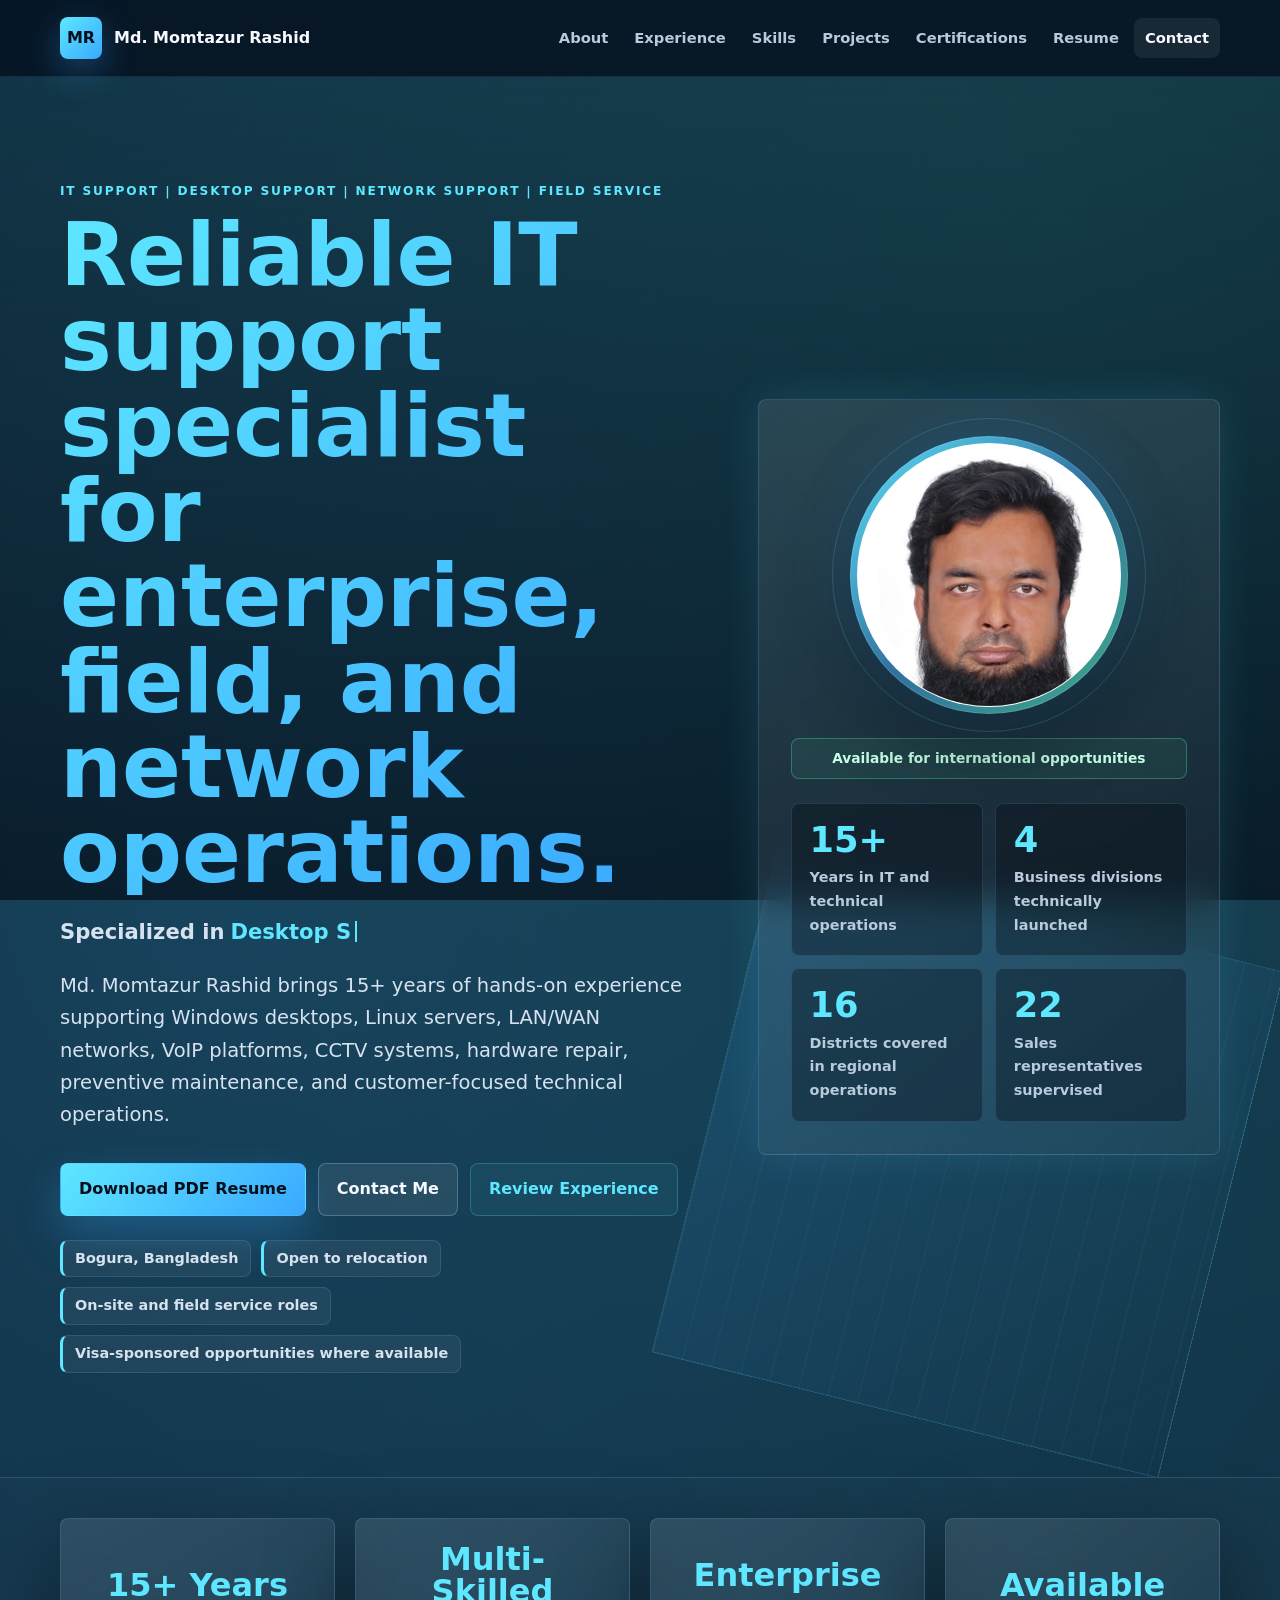
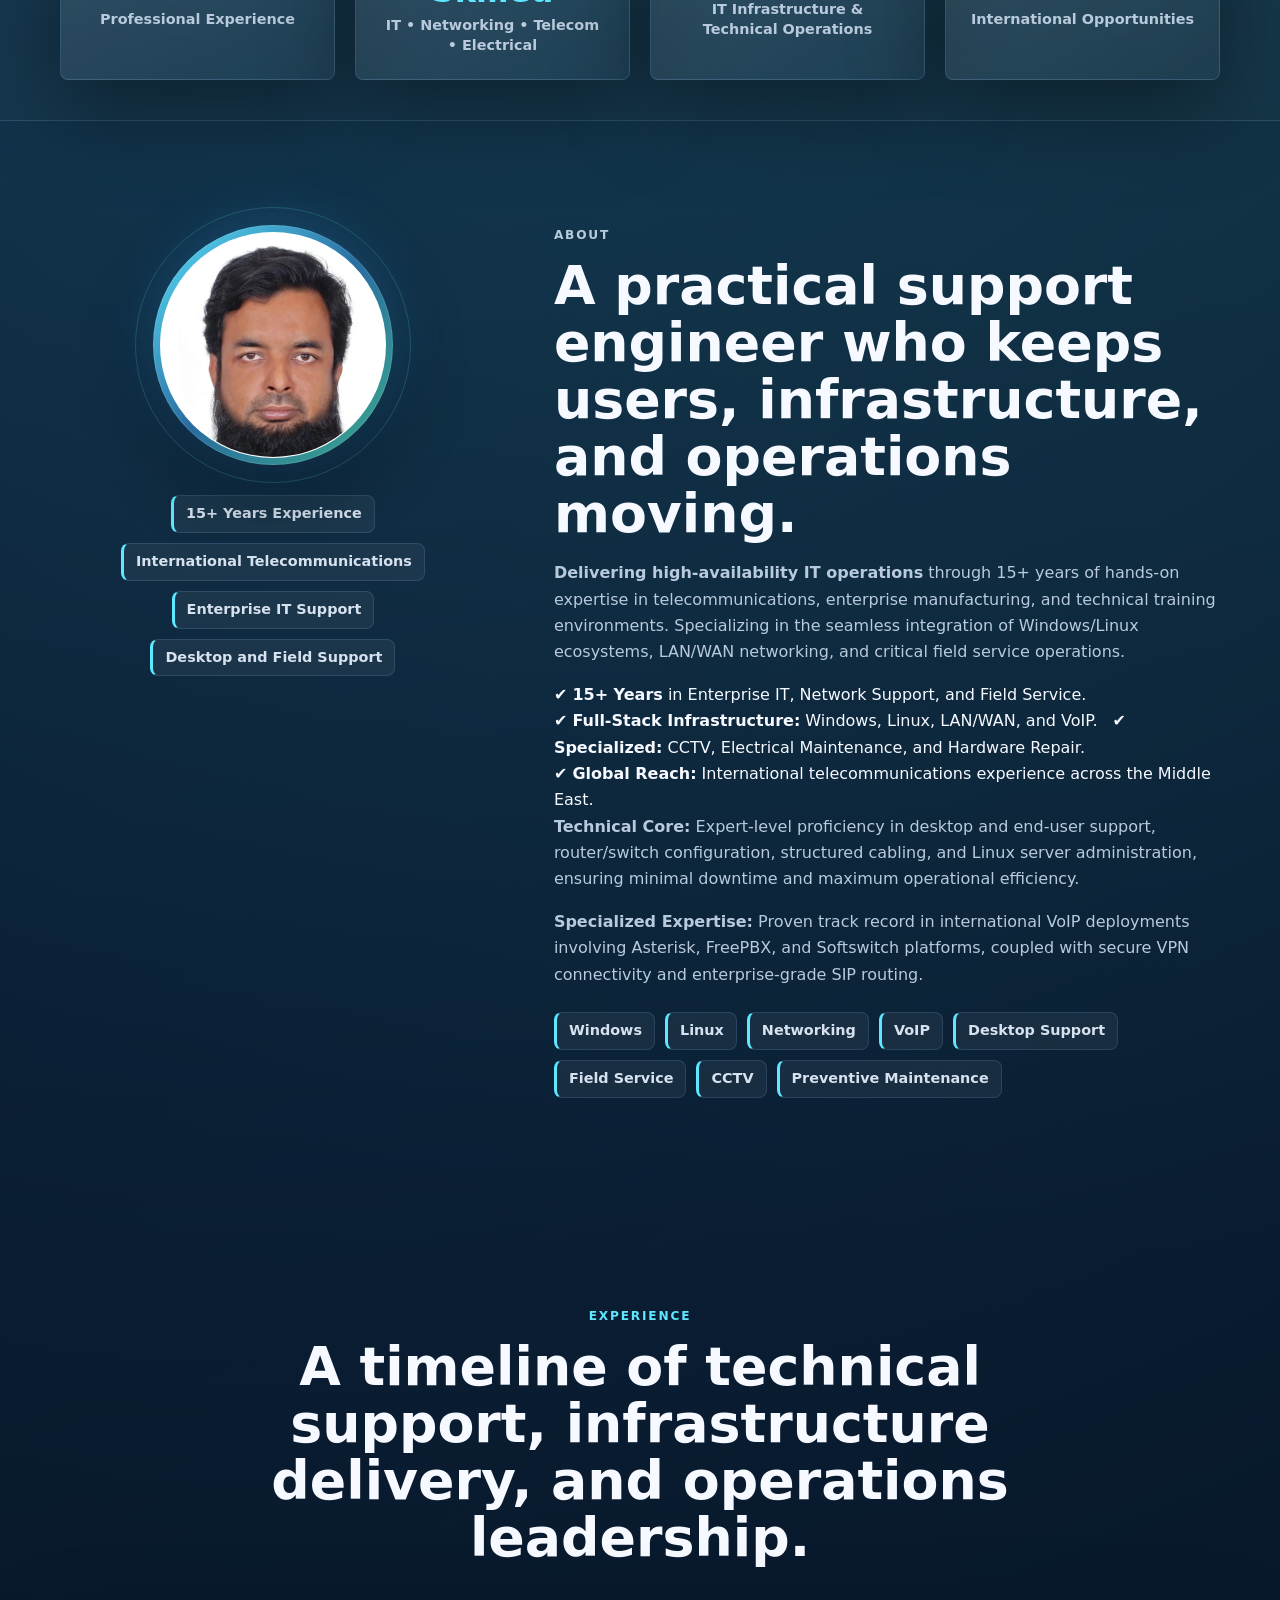
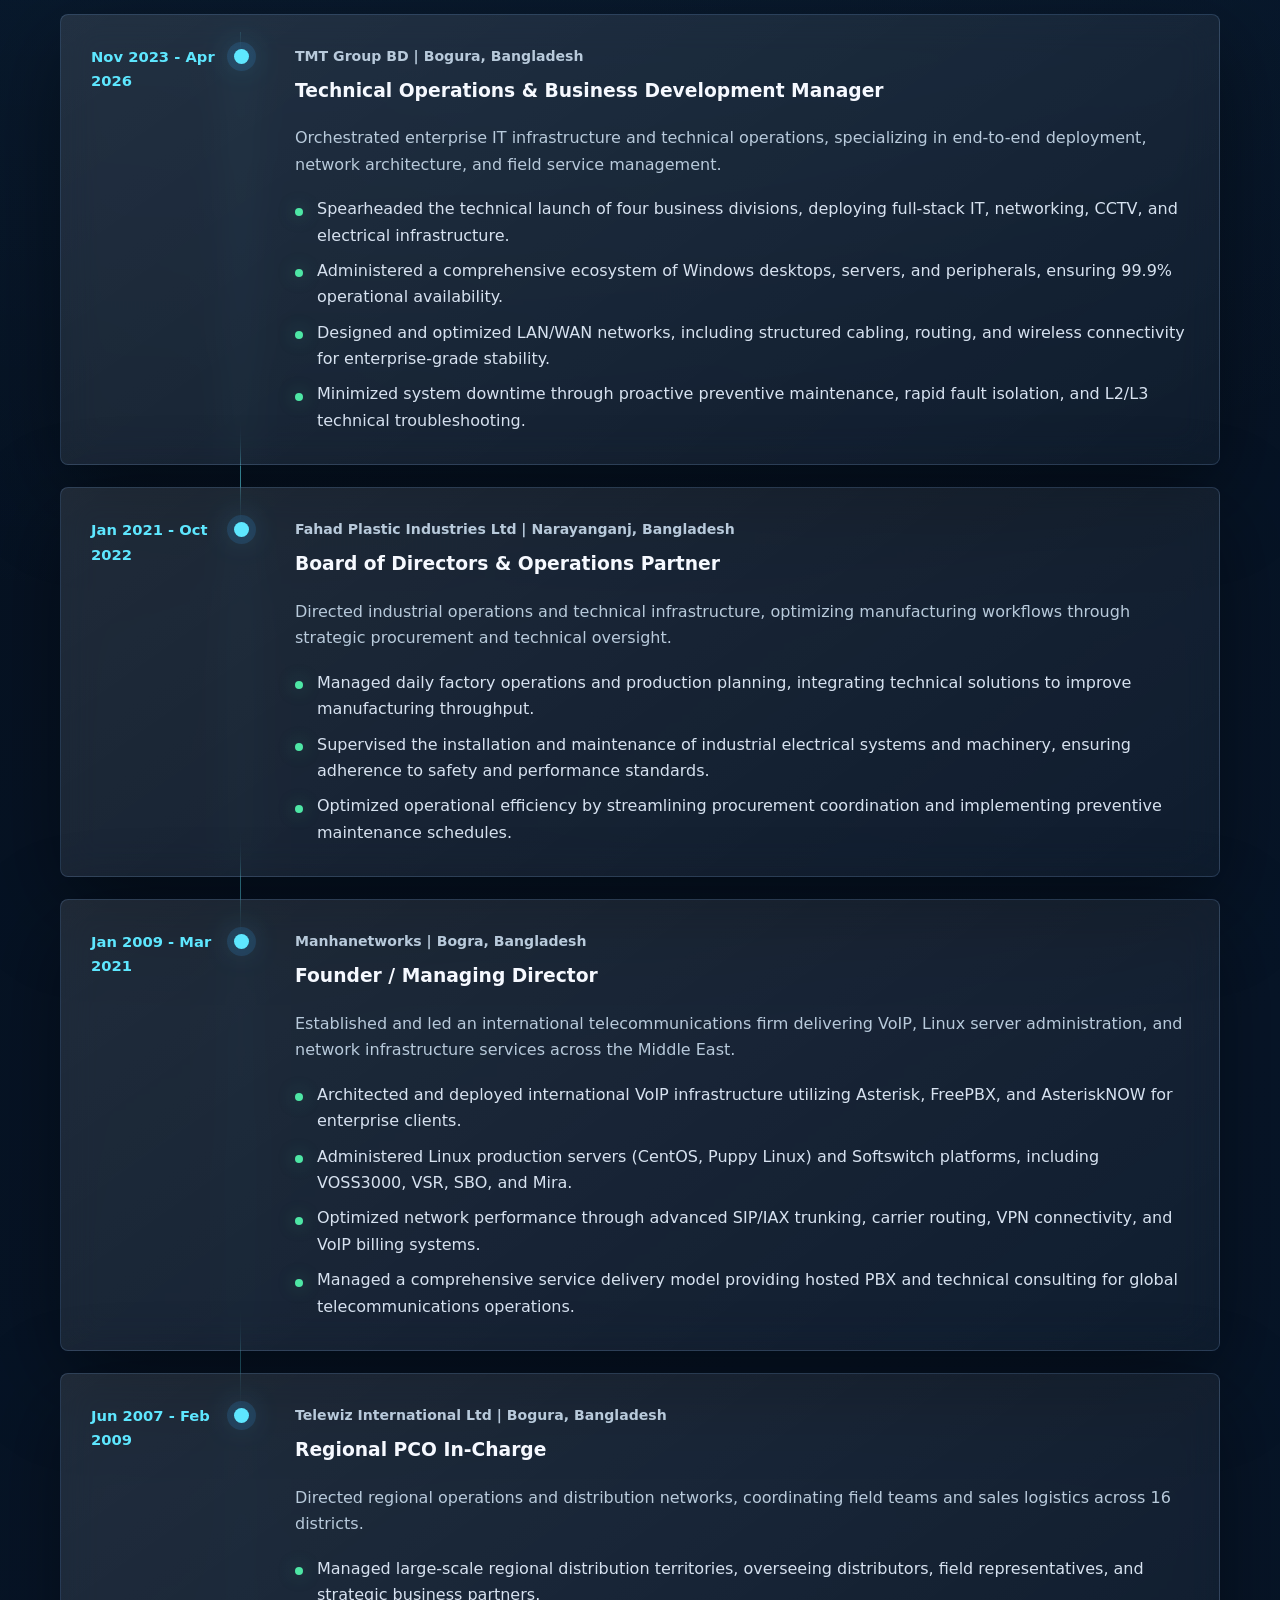
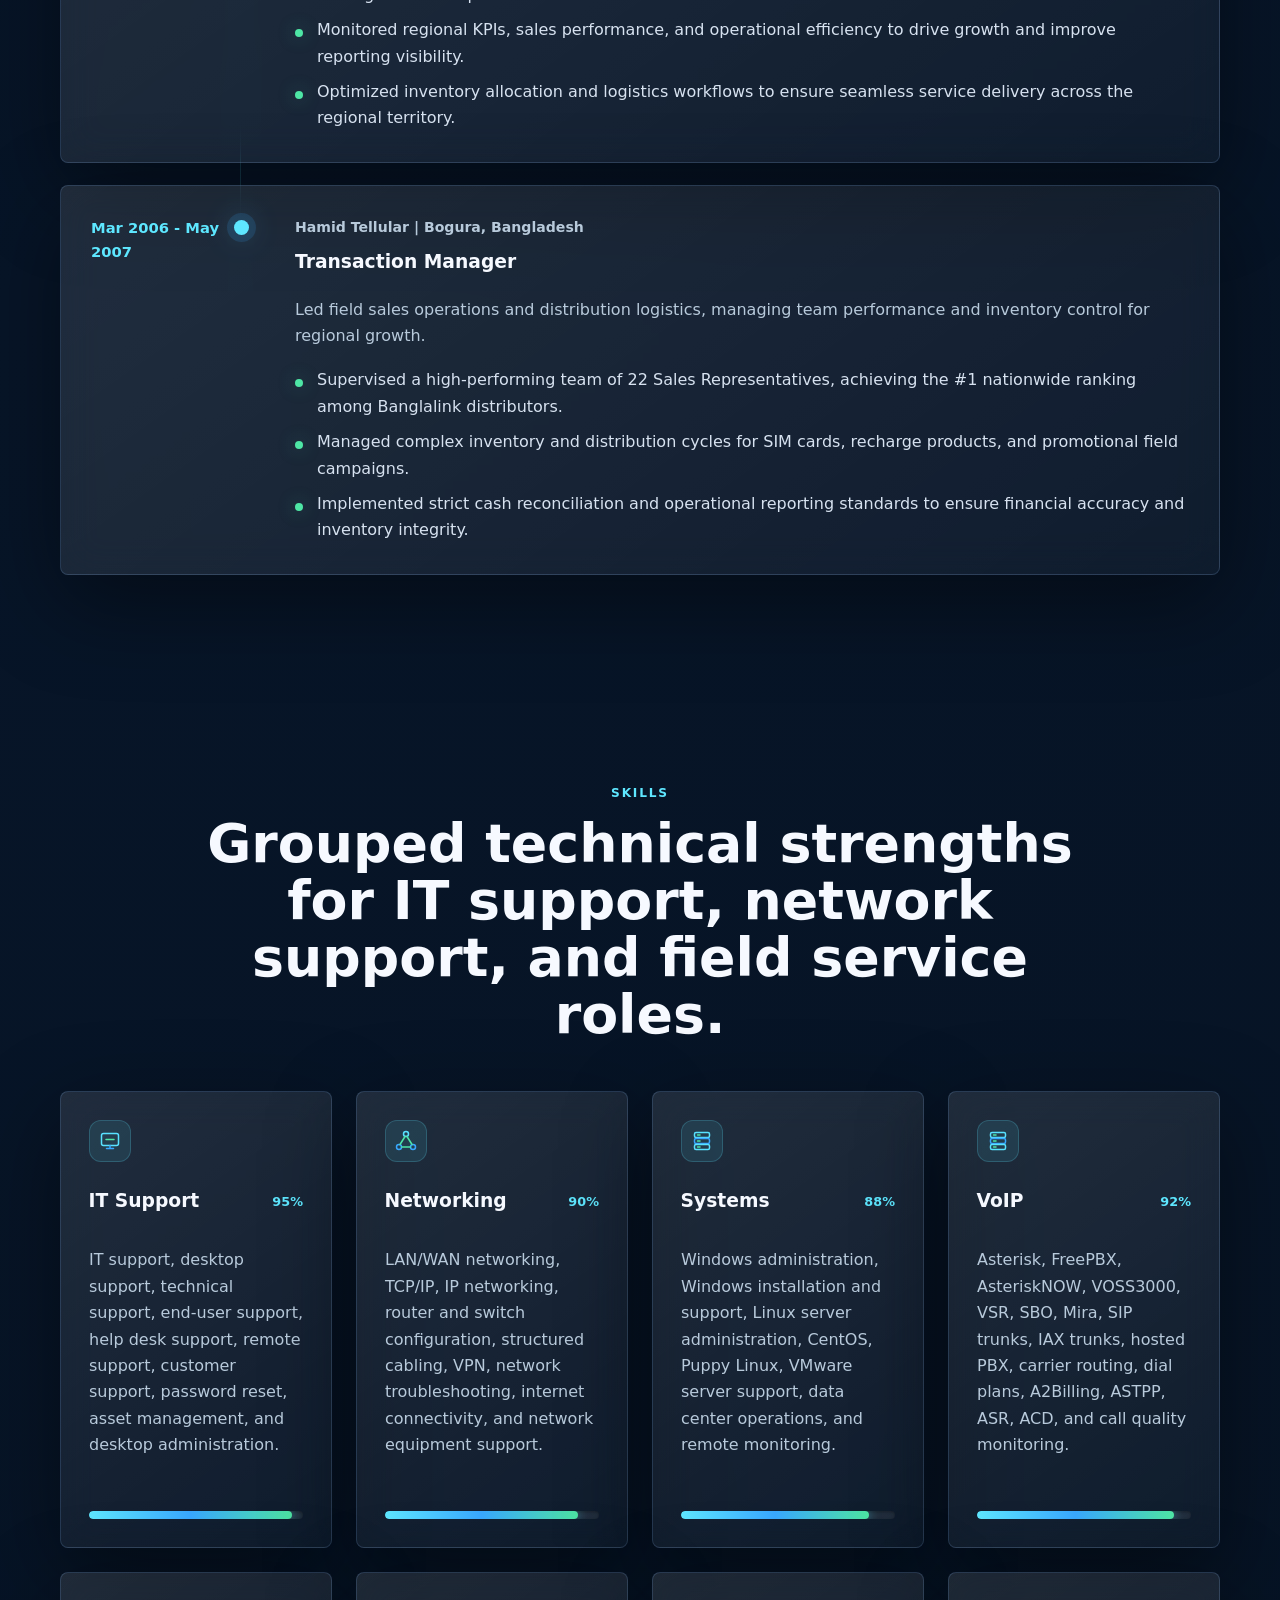
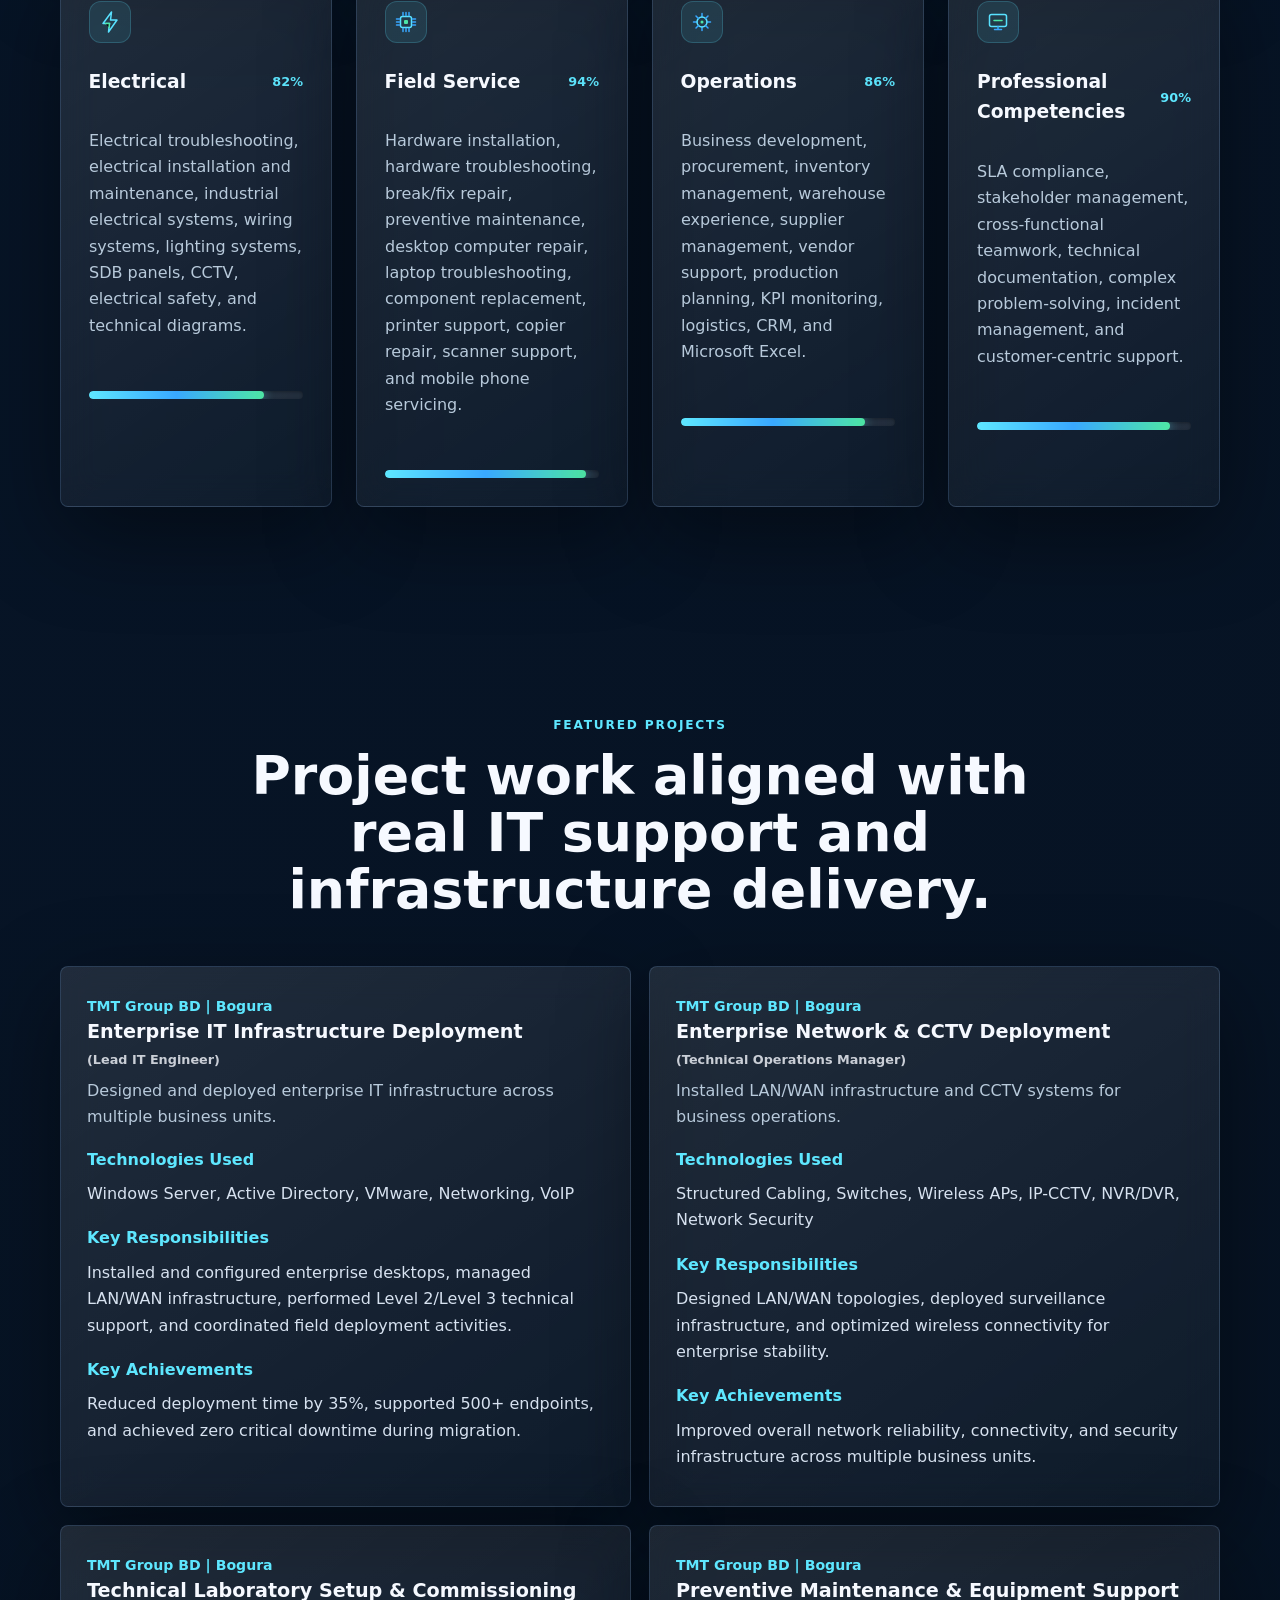
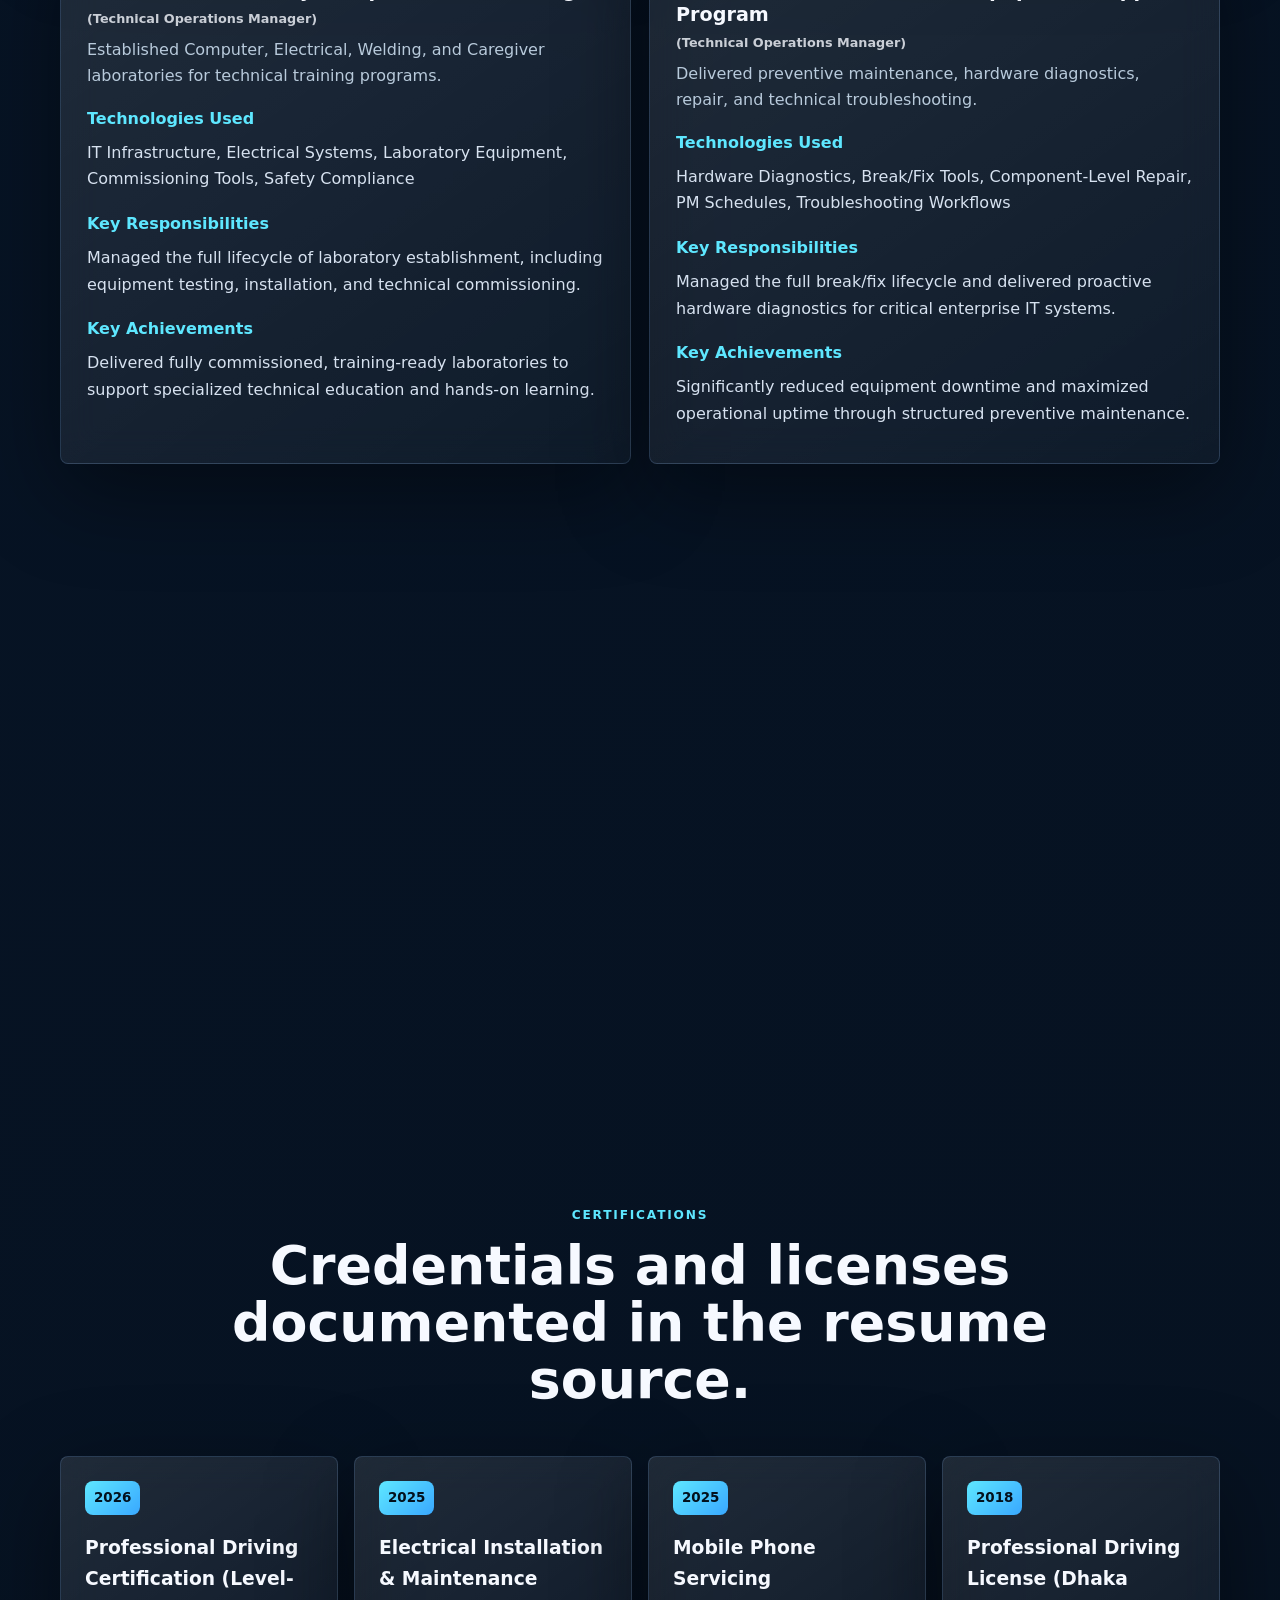
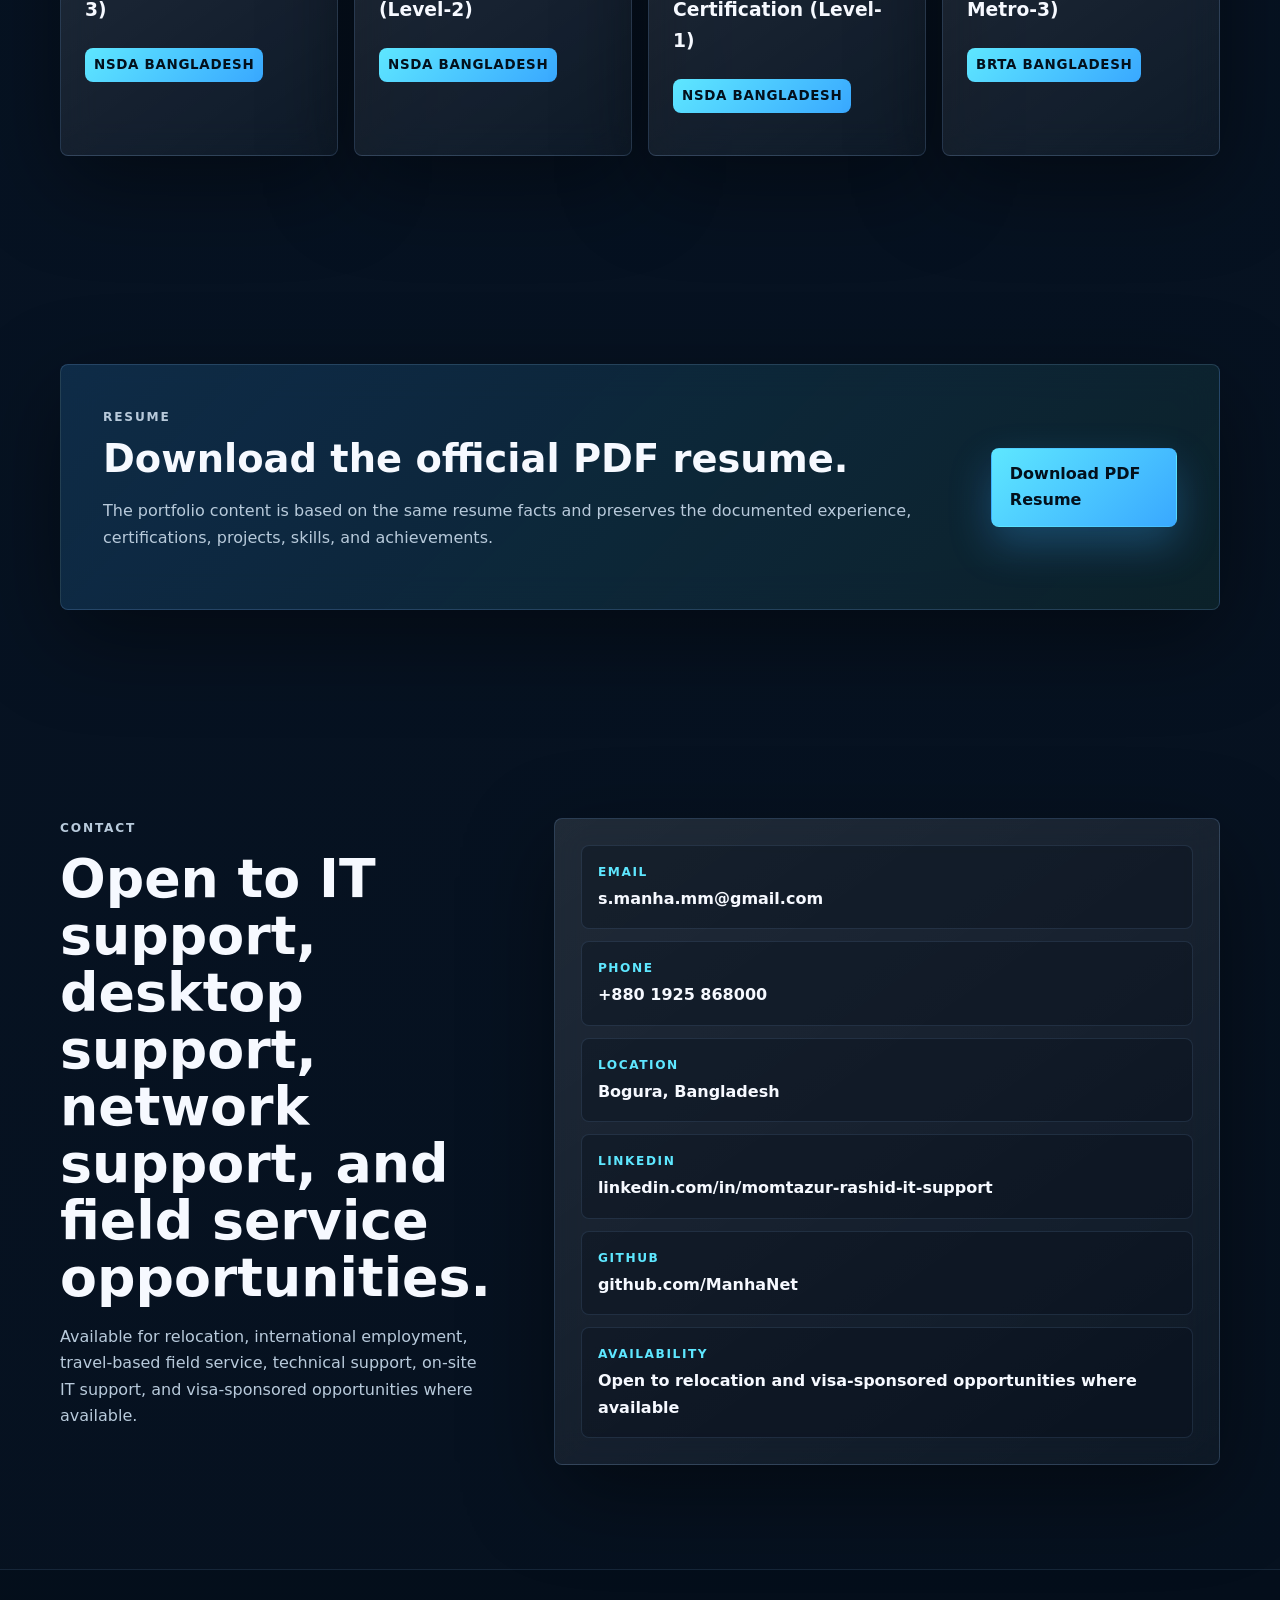
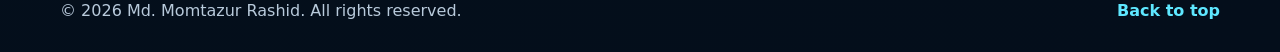
==== index.html @ 95d397d8 "Release Portfolio v2.0: UI/UX, SEO, accessibility and recruiter-focused improvements" ====
<!DOCTYPE html>
<html lang="en">
<head>
  <meta charset="UTF-8">
  <meta name="viewport" content="width=device-width, initial-scale=1.0">
  <meta name="description" content="Md. Momtazur Rashid: Expert IT Support & Field Service Engineer with 15+ years in Enterprise IT, Network Infrastructure, Linux/Windows, and VoIP.">
  <meta name="keywords" content="Md. Momtazur Rashid, IT Support Specialist, Field Service Engineer, Desktop Support, Network Support, Enterprise IT Infrastructure, Windows Server, Linux Administration, VoIP Specialist, CCTV Installation, Bangladesh, International IT Support">
  <meta name="author" content="Md. Momtazur Rashid">
  <meta name="robots" content="index, follow, max-image-preview:large">
  <meta name="theme-color" content="#06111f">
  <meta property="og:type" content="profile">
  <meta property="og:site_name" content="Md. Momtazur Rashid Portfolio">
  <meta property="og:title" content="Md. Momtazur Rashid | IT Support and Field Service Specialist">
  <meta property="og:description" content="Premium portfolio for an IT Support Specialist with 15+ years across enterprise IT support, desktop support, networks, field service, Linux, Windows, VoIP, and CCTV.">
  <meta property="og:image" content="https://md-momtazur-rashid.pages.dev/assets/images/md-momtazur-rashid-profile.jpg">
  <meta property="og:image:alt" content="Professional profile photo of Md. Momtazur Rashid">
  <meta property="og:url" content="https://md-momtazur-rashid.pages.dev/">
  <meta name="twitter:card" content="summary_large_image">
  <meta name="twitter:title" content="Md. Momtazur Rashid | IT Support and Field Service Specialist">
  <meta name="twitter:description" content="15+ years in IT support, desktop support, network infrastructure, field service, Linux, Windows, VoIP, CCTV, and technical operations.">
  <meta name="twitter:image" content="https://md-momtazur-rashid.pages.dev/assets/images/md-momtazur-rashid-profile.jpg">
  <meta name="twitter:image:alt" content="Professional profile photo of Md. Momtazur Rashid">
  <title>Md. Momtazur Rashid | IT Support and Field Service Specialist</title>
  <link rel="canonical" href="https://md-momtazur-rashid.pages.dev/">
  <link rel="icon" type="image/svg+xml" href="assets/icons/favicon.svg">
  <link rel="preload" href="assets/images/md-momtazur-rashid-headshot.webp" as="image" type="image/webp">
  <link rel="preload" href="style.css" as="style">
  <link rel="stylesheet" href="style.css">
  <script type="application/ld+json">
    {
      "@context": "https://schema.org",
      "@type": "Person",
      "name": "Md. Momtazur Rashid",
      "jobTitle": "IT Support Specialist",
      "description": "IT Support Specialist with 15+ years of experience across desktop support, technical support, network infrastructure, field service, technical operations, telecommunications, Linux, Windows, VoIP, CCTV, and enterprise IT support.",
      "email": "mailto:s.manha.mm@gmail.com",
      "telephone": "+8801925868000",
      "image": "https://md-momtazur-rashid.pages.dev/assets/images/md-momtazur-rashid-profile.jpg",
      "url": "https://md-momtazur-rashid.pages.dev/",
      "address": {
        "@type": "PostalAddress",
        "addressLocality": "Bogura",
        "addressCountry": "Bangladesh"
      },
      "alumniOf": [
        {
          "@type": "CollegeOrUniversity",
          "name": "Dhaka Polytechnic Institute"
        },
        {
          "@type": "CollegeOrUniversity",
          "name": "National University"
        }
      ],
      "knowsAbout": [
        "IT Support",
        "Desktop Support",
        "Technical Support",
        "End-User Support",
        "Network Infrastructure",
        "LAN/WAN Networking",
        "Windows Administration",
        "Linux Server Administration",
        "VoIP Support",
        "Asterisk",
        "FreePBX",
        "CCTV Systems",
        "Field Service",
        "Hardware Troubleshooting",
        "Electrical Installation and Maintenance"
      ],
      "hasCredential": [
        {
          "@type": "EducationalOccupationalCredential",
          "name": "NSDA Certified in Driving Level-3",
          "dateCreated": "2026"
        },
        {
          "@type": "EducationalOccupationalCredential",
          "name": "NSDA Certified in Electrical Installation & Maintenance Level-2",
          "dateCreated": "2025"
        },
        {
          "@type": "EducationalOccupationalCredential",
          "name": "NSDA Certified in Mobile Phone Servicing Level-1",
          "dateCreated": "2025"
        },
        {
          "@type": "EducationalOccupationalCredential",
          "name": "Driving License, Dhaka Metro-3, BRTA",
          "dateCreated": "2001-04"
        }
      ]
    }
  </script>
</head>
<body>
  <div class="page-loader" aria-hidden="true">
    <span></span>
  </div>
  <a class="skip-link" href="#main">Skip to content</a>

  <header class="site-header" id="top">
    <nav class="nav container" aria-label="Primary navigation">
      <a class="brand" href="#top" aria-label="Md. Momtazur Rashid home">
        <span class="brand-mark" aria-hidden="true">MR</span>
        <span class="brand-text">Md. Momtazur Rashid</span>
      </a>
      <button class="nav-toggle" type="button" aria-label="Open navigation" aria-expanded="false" aria-controls="nav-menu">
        <span></span>
        <span></span>
        <span></span>
      </button>
      <ul class="nav-menu" id="nav-menu">
        <li><a href="#about">About</a></li>
        <li><a href="#experience">Experience</a></li>
        <li><a href="#skills">Skills</a></li>
        <li><a href="#projects">Projects</a></li>
        <li><a href="#certifications">Certifications</a></li>
        <li><a href="#resume">Resume</a></li>
        <li><a href="#contact">Contact</a></li>
      </ul>
    </nav>
  </header>

  <main id="main" tabindex="-1">
    <section class="hero section" aria-labelledby="hero-title">
      <div class="container hero-grid">
        <div class="hero-copy reveal">
          <p class="eyebrow">IT Support | Desktop Support | Network Support | Field Service</p>
          <h1 id="hero-title">Reliable IT support specialist for enterprise, field, and network operations.</h1>
          <p class="typing-line" aria-live="polite">
            <span>Specialized in </span><span class="typing-text" data-words="Desktop Support,Network Infrastructure,Windows and Linux,VoIP Systems,Field Service,CCTV Support">Desktop Support</span>
          </p>
          <p class="hero-lede">Md. Momtazur Rashid brings 15+ years of hands-on experience supporting Windows desktops, Linux servers, LAN/WAN networks, VoIP platforms, CCTV systems, hardware repair, preventive maintenance, and customer-focused technical operations.</p>
          <div class="hero-actions" aria-label="Primary actions">
            <a class="btn btn-primary" href="assets/resume/Md_Momtazur_Rashid_Resume.pdf" download>Download PDF Resume</a>
            <a class="btn btn-secondary" href="#contact">Contact Me</a>
            <a class="btn btn-ghost" href="#experience">Review Experience</a>
          </div>
          <ul class="hero-meta" aria-label="Professional availability">
            <li>Bogura, Bangladesh</li>
            <li>Open to relocation</li>
            <li>On-site and field service roles</li>
            <li>Visa-sponsored opportunities where available</li>
          </ul>
        </div>

        <aside class="hero-panel glass-card reveal" aria-label="Professional profile snapshot">
          <picture class="profile-photo hero-photo">
            <source srcset="assets/images/md-momtazur-rashid-headshot.webp" type="image/webp">
            <img src="assets/images/md-momtazur-rashid-headshot.jpg" alt="Md. Momtazur Rashid - Senior IT Support and Field Service Specialist" width="720" height="720" decoding="async" fetchpriority="high">
          </picture>
          <div class="status-pill">Available for international opportunities</div>
          <div class="metric-grid">
            <div>
              <strong>15+</strong>
              <span>Years in IT and technical operations</span>
            </div>
            <div>
              <strong>4</strong>
              <span>Business divisions technically launched</span>
            </div>
            <div>
              <strong>16</strong>
              <span>Districts covered in regional operations</span>
            </div>
            <div>
              <strong>22</strong>
              <span>Sales representatives supervised</span>
            </div>
          </div>
        </aside>
      </div>
    </section>

    <section class="stats-section">
      <div class="container">
        <div class="stats-grid">
          <div class="stat-card glass-card reveal">
            <strong class="stat-value">15+ Years</strong>
            <span class="stat-label">Professional Experience</span>
          </div>
          <div class="stat-card glass-card reveal">
            <strong class="stat-value">Multi-Skilled</strong>
            <span class="stat-label">IT • Networking • Telecom • Electrical</span>
          </div>
          <div class="stat-card glass-card reveal">
            <strong class="stat-value">Enterprise</strong>
            <span class="stat-label">IT Infrastructure & Technical Operations</span>
          </div>
          <div class="stat-card glass-card reveal">
            <strong class="stat-value">Available</strong>
            <span class="stat-label">International Opportunities</span>
          </div>
        </div>
      </div>
    </section>

    <section class="section about" id="about" aria-labelledby="about-title">
      <div class="container about-grid">
        <div class="about-visual reveal">
          <picture class="profile-photo about-photo">
            <source srcset="assets/images/md-momtazur-rashid-headshot.webp" type="image/webp">
            <img src="assets/images/md-momtazur-rashid-headshot.jpg" alt="Md. Momtazur Rashid - Enterprise IT Infrastructure and Network Support Specialist" width="720" height="720" loading="lazy" decoding="async">
          </picture>
          <div class="about-badges" aria-label="Key career strengths">
            <span>15+ Years Experience</span>
            <span>International Telecommunications</span>
            <span>Enterprise IT Support</span>
            <span>Desktop and Field Support</span>
          </div>
        </div>
        <div class="about-content reveal">
          <p class="eyebrow">About</p>
          <h2 id="about-title">A practical support engineer who keeps users, infrastructure, and operations moving.</h2>
          <p><strong>Delivering high-availability IT operations</strong> through 15+ years of hands-on expertise in telecommunications, enterprise manufacturing, and technical training environments. Specializing in the seamless integration of Windows/Linux ecosystems, LAN/WAN networking, and critical field service operations.</p>
          
          <div class="about-highlights">
            <div class="about-highlight-item">
              <span class="highlight-check" aria-hidden="true">✔</span> <strong>15+ Years</strong> in Enterprise IT, Network Support, and Field Service.
            </div>
            <div class="about-highlight-item">
              <span class="highlight-check" aria-hidden="true">✔</span> <strong>Full-Stack Infrastructure:</strong> Windows, Linux, LAN/WAN, and VoIP.
              <span class="highlight-check" style="margin-left: 10px;" aria-hidden="true">✔</span> <strong>Specialized:</strong> CCTV, Electrical Maintenance, and Hardware Repair.
            </div>
            <div class="about-highlight-item">
              <span class="highlight-check" aria-hidden="true">✔</span> <strong>Global Reach:</strong> International telecommunications experience across the Middle East.
            </div>
          </div>

          <p><strong>Technical Core:</strong> Expert-level proficiency in desktop and end-user support, router/switch configuration, structured cabling, and Linux server administration, ensuring minimal downtime and maximum operational efficiency.</p>
          <p><strong>Specialized Expertise:</strong> Proven track record in international VoIP deployments involving Asterisk, FreePBX, and Softswitch platforms, coupled with secure VPN connectivity and enterprise-grade SIP routing.</p>
          <div class="keyword-cloud" aria-label="Recruiter keyword highlights">
            <span>Windows</span>
            <span>Linux</span>
            <span>Networking</span>
            <span>VoIP</span>
            <span>Desktop Support</span>
            <span>Field Service</span>
            <span>CCTV</span>
            <span>Preventive Maintenance</span>
          </div>
        </div>
      </div>
    </section>

    <section class="section experience" id="experience" aria-labelledby="experience-title">
      <div class="container">
        <div class="section-heading centered reveal">
          <p class="eyebrow">Experience</p>
          <h2 id="experience-title">A timeline of technical support, infrastructure delivery, and operations leadership.</h2>
        </div>

        <div class="timeline">
          <article class="timeline-item glass-card reveal">
            <time class="timeline-date" datetime="2023-11">Nov 2023 - Apr 2026</time>
            <div class="timeline-body">
              <p class="role-label">TMT Group BD | Bogura, Bangladesh</p>
              <h3>Technical Operations & Business Development Manager</h3>
              <p>Orchestrated enterprise IT infrastructure and technical operations, specializing in end-to-end deployment, network architecture, and field service management.</p>
              <ul class="achievement-list">
                <li>Spearheaded the technical launch of four business divisions, deploying full-stack IT, networking, CCTV, and electrical infrastructure.</li>
                <li>Administered a comprehensive ecosystem of Windows desktops, servers, and peripherals, ensuring 99.9% operational availability.</li>
                <li>Designed and optimized LAN/WAN networks, including structured cabling, routing, and wireless connectivity for enterprise-grade stability.</li>
                <li>Minimized system downtime through proactive preventive maintenance, rapid fault isolation, and L2/L3 technical troubleshooting.</li>
              </ul>
            </div>
          </article>

          <article class="timeline-item glass-card reveal">
            <time class="timeline-date" datetime="2021-01">Jan 2021 - Oct 2022</time>
            <div class="timeline-body">
              <p class="role-label">Fahad Plastic Industries Ltd | Narayanganj, Bangladesh</p>
              <h3>Board of Directors & Operations Partner</h3>
              <p>Directed industrial operations and technical infrastructure, optimizing manufacturing workflows through strategic procurement and technical oversight.</p>
              <ul class="achievement-list">
                <li>Managed daily factory operations and production planning, integrating technical solutions to improve manufacturing throughput.</li>
                <li>Supervised the installation and maintenance of industrial electrical systems and machinery, ensuring adherence to safety and performance standards.</li>
                <li>Optimized operational efficiency by streamlining procurement coordination and implementing preventive maintenance schedules.</li>
              </ul>
            </div>
          </article>

          <article class="timeline-item glass-card reveal">
            <time class="timeline-date" datetime="2009-01">Jan 2009 - Mar 2021</time>
            <div class="timeline-body">
              <p class="role-label">Manhanetworks | Bogra, Bangladesh</p>
              <h3>Founder / Managing Director</h3>
              <p>Established and led an international telecommunications firm delivering VoIP, Linux server administration, and network infrastructure services across the Middle East.</p>
              <ul class="achievement-list">
                <li>Architected and deployed international VoIP infrastructure utilizing Asterisk, FreePBX, and AsteriskNOW for enterprise clients.</li>
                <li>Administered Linux production servers (CentOS, Puppy Linux) and Softswitch platforms, including VOSS3000, VSR, SBO, and Mira.</li>
                <li>Optimized network performance through advanced SIP/IAX trunking, carrier routing, VPN connectivity, and VoIP billing systems.</li>
                <li>Managed a comprehensive service delivery model providing hosted PBX and technical consulting for global telecommunications operations.</li>
              </ul>
            </div>
          </article>

          <article class="timeline-item glass-card reveal">
            <time class="timeline-date" datetime="2007-06">Jun 2007 - Feb 2009</time>
            <div class="timeline-body">
              <p class="role-label">Telewiz International Ltd | Bogura, Bangladesh</p>
              <h3>Regional PCO In-Charge</h3>
              <p>Directed regional operations and distribution networks, coordinating field teams and sales logistics across 16 districts.</p>
              <ul class="achievement-list">
                <li>Managed large-scale regional distribution territories, overseeing distributors, field representatives, and strategic business partners.</li>
                <li>Monitored regional KPIs, sales performance, and operational efficiency to drive growth and improve reporting visibility.</li>
                <li>Optimized inventory allocation and logistics workflows to ensure seamless service delivery across the regional territory.</li>
              </ul>
            </div>
          </article>

          <article class="timeline-item glass-card reveal">
            <time class="timeline-date" datetime="2006-03">Mar 2006 - May 2007</time>
            <div class="timeline-body">
              <p class="role-label">Hamid Tellular | Bogura, Bangladesh</p>
              <h3>Transaction Manager</h3>
              <p>Led field sales operations and distribution logistics, managing team performance and inventory control for regional growth.</p>
              <ul class="achievement-list">
                <li>Supervised a high-performing team of 22 Sales Representatives, achieving the #1 nationwide ranking among Banglalink distributors.</li>
                <li>Managed complex inventory and distribution cycles for SIM cards, recharge products, and promotional field campaigns.</li>
                <li>Implemented strict cash reconciliation and operational reporting standards to ensure financial accuracy and inventory integrity.</li>
              </ul>
            </div>
          </article>
        </div>
      </div>
    </section>

    <section class="section skills" id="skills" aria-labelledby="skills-title">
      <div class="container">
        <div class="section-heading centered reveal">
          <p class="eyebrow">Skills</p>
          <h2 id="skills-title">Grouped technical strengths for IT support, network support, and field service roles.</h2>
        </div>

        <div class="skills-grid">
          <article class="skill-card glass-card reveal">
            <img src="assets/icons/support.svg" alt="" aria-hidden="true" loading="lazy">
            <h3>IT Support <span class="skill-percent">95%</span></h3>
            <p>IT support, desktop support, technical support, end-user support, help desk support, remote support, customer support, password reset, asset management, and desktop administration.</p>
            <div class="skill-meter" style="--level: 95%"><span></span></div>
          </article>
          <article class="skill-card glass-card reveal">
            <img src="assets/icons/network.svg" alt="" aria-hidden="true" loading="lazy">
            <h3>Networking <span class="skill-percent">90%</span></h3>
            <p>LAN/WAN networking, TCP/IP, IP networking, router and switch configuration, structured cabling, VPN, network troubleshooting, internet connectivity, and network equipment support.</p>
            <div class="skill-meter" style="--level: 90%"><span></span></div>
          </article>
          <article class="skill-card glass-card reveal">
            <img src="assets/icons/server.svg" alt="" aria-hidden="true" loading="lazy">
            <h3>Systems <span class="skill-percent">88%</span></h3>
            <p>Windows administration, Windows installation and support, Linux server administration, CentOS, Puppy Linux, VMware server support, data center operations, and remote monitoring.</p>
            <div class="skill-meter" style="--level: 88%"><span></span></div>
          </article>
          <article class="skill-card glass-card reveal">
            <img src="assets/icons/server.svg" alt="" aria-hidden="true" loading="lazy">
            <h3>VoIP <span class="skill-percent">92%</span></h3>
            <p>Asterisk, FreePBX, AsteriskNOW, VOSS3000, VSR, SBO, Mira, SIP trunks, IAX trunks, hosted PBX, carrier routing, dial plans, A2Billing, ASTPP, ASR, ACD, and call quality monitoring.</p>
            <div class="skill-meter" style="--level: 92%"><span></span></div>
          </article>
          <article class="skill-card glass-card reveal">
            <img src="assets/icons/electrical.svg" alt="" aria-hidden="true" loading="lazy">
            <h3>Electrical <span class="skill-percent">82%</span></h3>
            <p>Electrical troubleshooting, electrical installation and maintenance, industrial electrical systems, wiring systems, lighting systems, SDB panels, CCTV, electrical safety, and technical diagrams.</p>
            <div class="skill-meter" style="--level: 82%"><span></span></div>
          </article>
          <article class="skill-card glass-card reveal">
            <img src="assets/icons/hardware.svg" alt="" aria-hidden="true" loading="lazy">
            <h3>Field Service <span class="skill-percent">94%</span></h3>
            <p>Hardware installation, hardware troubleshooting, break/fix repair, preventive maintenance, desktop computer repair, laptop troubleshooting, component replacement, printer support, copier repair, scanner support, and mobile phone servicing.</p>
            <div class="skill-meter" style="--level: 94%"><span></span></div>
          </article>
          <article class="skill-card glass-card reveal">
            <img src="assets/icons/operations.svg" alt="" aria-hidden="true" loading="lazy">
            <h3>Operations <span class="skill-percent">86%</span></h3>
            <p>Business development, procurement, inventory management, warehouse experience, supplier management, vendor support, production planning, KPI monitoring, logistics, CRM, and Microsoft Excel.</p>
            <div class="skill-meter" style="--level: 86%"><span></span></div>
          </article>
          <article class="skill-card glass-card reveal">
            <img src="assets/icons/support.svg" alt="" aria-hidden="true" loading="lazy">
            <h3>Professional Competencies <span class="skill-percent">90%</span></h3>
            <p>SLA compliance, stakeholder management, cross-functional teamwork, technical documentation, complex problem-solving, incident management, and customer-centric support.</p>
            <div class="skill-meter" style="--level: 90%"><span></span></div>
          </article>
        </div>
      </div>
    </section>

    <section class="section projects" id="projects" aria-labelledby="projects-title">
      <div class="container">
        <div class="section-heading centered reveal">
          <p class="eyebrow">Featured Projects</p>
          <h2 id="projects-title">Project work aligned with real IT support and infrastructure delivery.</h2>
        </div>

        <div class="project-grid">
          <article class="project-card glass-card reveal">
            <span class="project-source">TMT Group BD | Bogura</span>
            <h3>Enterprise IT Infrastructure Deployment <span class="project-role-tag">(Lead IT Engineer)</span></h3>
            <p>Designed and deployed enterprise IT infrastructure across multiple business units.</p>
            <dl>
              <dt>Technologies Used</dt>
              <dd>Windows Server, Active Directory, VMware, Networking, VoIP</dd>
              <dt>Key Responsibilities</dt>
              <dd>Installed and configured enterprise desktops, managed LAN/WAN infrastructure, performed Level 2/Level 3 technical support, and coordinated field deployment activities.</dd>
              <dt>Key Achievements</dt>
              <dd>Reduced deployment time by 35%, supported 500+ endpoints, and achieved zero critical downtime during migration.</dd>
            </dl>
          </article>
          <article class="project-card glass-card reveal">
            <span class="project-source">TMT Group BD | Bogura</span>
            <h3>Enterprise Network & CCTV Deployment <span class="project-role-tag">(Technical Operations Manager)</span></h3>
            <p>Installed LAN/WAN infrastructure and CCTV systems for business operations.</p>
            <dl>
              <dt>Technologies Used</dt>
              <dd>Structured Cabling, Switches, Wireless APs, IP-CCTV, NVR/DVR, Network Security</dd>
              <dt>Key Responsibilities</dt>
              <dd>Designed LAN/WAN topologies, deployed surveillance infrastructure, and optimized wireless connectivity for enterprise stability.</dd>
              <dt>Key Achievements</dt>
              <dd>Improved overall network reliability, connectivity, and security infrastructure across multiple business units.</dd>
            </dl>
          </article>
          <article class="project-card glass-card reveal">
            <span class="project-source">TMT Group BD | Bogura</span>
            <h3>Technical Laboratory Setup & Commissioning <span class="project-role-tag">(Technical Operations Manager)</span></h3>
            <p>Established Computer, Electrical, Welding, and Caregiver laboratories for technical training programs.</p>
            <dl>
              <dt>Technologies Used</dt>
              <dd>IT Infrastructure, Electrical Systems, Laboratory Equipment, Commissioning Tools, Safety Compliance</dd>
              <dt>Key Responsibilities</dt>
              <dd>Managed the full lifecycle of laboratory establishment, including equipment testing, installation, and technical commissioning.</dd>
              <dt>Key Achievements</dt>
              <dd>Delivered fully commissioned, training-ready laboratories to support specialized technical education and hands-on learning.</dd>
            </dl>
          </article>
          <article class="project-card glass-card reveal">
            <span class="project-source">TMT Group BD | Bogura</span>
            <h3>Preventive Maintenance & Equipment Support Program <span class="project-role-tag">(Technical Operations Manager)</span></h3>
            <p>Delivered preventive maintenance, hardware diagnostics, repair, and technical troubleshooting.</p>
            <dl>
              <dt>Technologies Used</dt>
              <dd>Hardware Diagnostics, Break/Fix Tools, Component-Level Repair, PM Schedules, Troubleshooting Workflows</dd>
              <dt>Key Responsibilities</dt>
              <dd>Managed the full break/fix lifecycle and delivered proactive hardware diagnostics for critical enterprise IT systems.</dd>
              <dt>Key Achievements</dt>
              <dd>Significantly reduced equipment downtime and maximized operational uptime through structured preventive maintenance.</dd>
            </dl>
          </article>
          <article class="project-card glass-card reveal">
            <span class="project-source">Manhanetworks | Bogura</span>
            <h3>International VoIP Infrastructure Deployment <span class="project-role-tag">(Founder & Managing Director)</span></h3>
            <p>Designed, deployed, and managed VoIP infrastructure for international customers across the Middle East.</p>
            <dl>
              <dt>Technologies Used</dt>
              <dd>Asterisk, FreePBX, Linux (CentOS), SIP/IAX Trunks, Softswitch (VOSS3000, VSR, SBO, Mira), VoIP Billing</dd>
              <dt>Key Responsibilities</dt>
              <dd>Designed VoIP architecture, managed Linux production servers, configured SIP routing, and oversaw international delivery.</dd>
              <dt>Key Achievements</dt>
              <dd>Delivered reliable, enterprise-grade communication services for diverse international clients across the Middle East.</dd>
            </dl>
          </article>
        </div>
      </div>
    </section>

    <section class="section certifications" id="certifications" aria-labelledby="certifications-title">
      <div class="container">
        <div class="section-heading centered reveal">
          <p class="eyebrow">Certifications</p>
          <h2 id="certifications-title">Credentials and licenses documented in the resume source.</h2>
        </div>
        <div class="cert-grid">
          <article class="cert-item glass-card reveal">
            <span>2026</span>
            <h3>Professional Driving Certification (Level-3)</h3>
            <span class="cert-org">NSDA Bangladesh</span>
          </article>
          <article class="cert-item glass-card reveal">
            <span>2025</span>
            <h3>Electrical Installation & Maintenance (Level-2)</h3>
            <span class="cert-org">NSDA Bangladesh</span>
          </article>
          <article class="cert-item glass-card reveal">
            <span>2025</span>
            <h3>Mobile Phone Servicing Certification (Level-1)</h3>
            <span class="cert-org">NSDA Bangladesh</span>
          </article>
          <article class="cert-item glass-card reveal">
            <span>2018</span>
            <h3>Professional Driving License (Dhaka Metro-3)</h3>
            <span class="cert-org">BRTA Bangladesh</span>
          </article>
        </div>
      </div>
    </section>

    <section class="section resume" id="resume" aria-labelledby="resume-title">
      <div class="container">
        <div class="resume-panel glass-card reveal">
          <div>
            <p class="eyebrow">Resume</p>
            <h2 id="resume-title">Download the official PDF resume.</h2>
            <p>The portfolio content is based on the same resume facts and preserves the documented experience, certifications, projects, skills, and achievements.</p>
          </div>
          <a class="btn btn-primary" href="assets/resume/Md_Momtazur_Rashid_Resume.pdf" download>Download PDF Resume</a>
        </div>
      </div>
    </section>

    <section class="section contact" id="contact" aria-labelledby="contact-title">
      <div class="container contact-grid">
        <div class="section-heading reveal">
          <p class="eyebrow">Contact</p>
          <h2 id="contact-title">Open to IT support, desktop support, network support, and field service opportunities.</h2>
          <p>Available for relocation, international employment, travel-based field service, technical support, on-site IT support, and visa-sponsored opportunities where available.</p>
        </div>
        <address class="contact-card glass-card reveal" aria-label="Contact details">
          <a href="mailto:s.manha.mm@gmail.com">
            <span>Email</span>
            <strong>s.manha.mm@gmail.com</strong>
          </a>
          <a href="tel:+8801925868000">
            <span>Phone</span>
            <strong>+880 1925 868000</strong>
          </a>
          <div>
            <span>Location</span>
            <strong>Bogura, Bangladesh</strong>
          </div>
          <a href="https://www.linkedin.com/in/momtazur-rashid-it-support/" target="_blank" rel="noopener noreferrer">
            <span>LinkedIn</span>
            <strong>linkedin.com/in/momtazur-rashid-it-support</strong>
          </a>
          <a href="https://github.com/ManhaNet" target="_blank" rel="noopener noreferrer">
            <span>GitHub</span>
            <strong>github.com/ManhaNet</strong>
          </a>
          <div>
            <span>Availability</span>
            <strong>Open to relocation and visa-sponsored opportunities where available</strong>
          </div>
        </address>
      </div>
    </section>
  </main>

  <footer class="footer">
    <div class="container footer-inner">
      <p>&copy; <span id="year">2026</span> Md. Momtazur Rashid. All rights reserved.</p>
      <a href="#top">Back to top</a>
    </div>
  </footer>

  <script src="script.js" defer></script>
</body>
</html>
---- style.css ----
:root {
  color-scheme: dark;
  --bg: #06111f;
  --bg-2: #091a2e;
  --surface: rgba(12, 27, 47, 0.74);
  --surface-strong: rgba(15, 35, 61, 0.92);
  --surface-soft: rgba(255, 255, 255, 0.055);
  --line: rgba(145, 194, 255, 0.18);
  --line-strong: rgba(145, 194, 255, 0.34);
  --text: #f6f9ff;
  --text-soft: #d7e2f0;
  --muted: #b8cadb;
  --blue: #39a8ff;
  --blue-2: #1b72ff;
  --cyan: #5ee7ff;
  --green: #4ee6a5;
  --warning: #ffd166;
  --shadow: 0 28px 90px rgba(0, 0, 0, 0.42);
  --radius: 8px;
  --container: min(1160px, calc(100% - 40px));
  --header: 76px;
}

* {
  box-sizing: border-box;
}

html {
  scroll-behavior: smooth;
  scroll-padding-top: calc(var(--header) + 22px);
}

body {
  margin: 0;
  min-height: 100vh;
  color: var(--text);
  background:
    radial-gradient(circle at 18% 8%, rgba(57, 168, 255, 0.25), transparent 28%),
    radial-gradient(circle at 82% 2%, rgba(78, 230, 165, 0.16), transparent 24%),
    linear-gradient(145deg, #040b15 0%, #071528 42%, #06111f 100%);
  font-family: Inter, ui-sans-serif, system-ui, -apple-system, BlinkMacSystemFont, "Segoe UI", sans-serif;
  line-height: 1.65;
  text-rendering: optimizeLegibility;
  -webkit-font-smoothing: antialiased;
  overflow-x: hidden;
}

body::before {
  content: "";
  position: fixed;
  inset: 0;
  z-index: -2;
  pointer-events: none;
  opacity: 0.28;
  background-image:
    linear-gradient(rgba(255, 255, 255, 0.04) 1px, transparent 1px),
    linear-gradient(90deg, rgba(255, 255, 255, 0.04) 1px, transparent 1px);
  background-size: 48px 48px;
  mask-image: linear-gradient(to bottom, #000 0%, transparent 82%);
}

body::after {
  content: "";
  position: fixed;
  inset: 0;
  z-index: -1;
  pointer-events: none;
  background: linear-gradient(180deg, transparent 0%, rgba(4, 11, 21, 0.66) 100%);
}

body.nav-open {
  overflow: hidden;
}

a {
  color: inherit;
  text-decoration: none;
}

img {
  display: block;
  max-width: 100%;
}

button,
a {
  -webkit-tap-highlight-color: transparent;
}

:focus-visible {
  outline: 3px solid rgba(94, 231, 255, 0.95);
  outline-offset: 4px;
}

h1,
h2,
h3,
p,
dl {
  margin-top: 0;
}

h1,
h2,
h3 {
  letter-spacing: 0;
}

h1 {
  max-width: 860px;
  margin-bottom: 20px;
  font-size: clamp(2.8rem, 6.8vw, 5.9rem);
  line-height: 0.98;
  background: linear-gradient(135deg, var(--cyan), var(--blue));
  -webkit-background-clip: text;
  -webkit-text-fill-color: transparent;
  background-clip: text;
}

h2 {
  margin-bottom: 18px;
  font-size: clamp(2rem, 4.2vw, 3.45rem);
  line-height: 1.06;
}

.project-card h3 {
  display: flex;
  justify-content: space-between;
  align-items: baseline;
  flex-wrap: wrap;
  gap: 8px;
  margin-bottom: 10px;
  font-size: clamp(1.08rem, 1.5vw, 1.28rem);
  line-height: 1.25;
}

.project-role-tag {
  font-size: 0.8rem;
  font-weight: 600;
  opacity: 0.8;
  white-space: nowrap;
}

.skill-card h3 {
  display: flex;
  justify-content: space-between;
  align-items: center;
  gap: 8px;
}

.skill-percent {
  font-size: 0.8rem;
  color: var(--cyan);
  font-weight: 600;
  white-space: nowrap;
}

p {
  margin-bottom: 16px;
}

.container {
  width: var(--container);
  margin: 0 auto;
}

.section {
  position: relative;
  padding: 104px 0;
}

.skip-link {
  position: absolute;
  top: -120px;
  left: 16px;
  z-index: 1000;
  padding: 10px 14px;
  border-radius: var(--radius);
  color: #03101c;
  background: var(--cyan);
  font-weight: 900;
}

.skip-link:focus {
  top: 16px;
}

.page-loader {
  position: fixed;
  inset: 0;
  z-index: 999;
  display: grid;
  place-items: center;
  background: #06111f;
  transition: opacity 420ms ease, visibility 420ms ease;
}

.page-loader span {
  width: 46px;
  height: 46px;
  border: 3px solid rgba(94, 231, 255, 0.22);
  border-top-color: var(--cyan);
  border-radius: 50%;
  animation: spin 780ms linear infinite;
}

body.is-loaded .page-loader {
  opacity: 0;
  visibility: hidden;
}

@keyframes spin {
  to {
    transform: rotate(360deg);
  }
}

.site-header {
  position: sticky;
  top: 0;
  z-index: 120;
  border-bottom: 1px solid rgba(145, 194, 255, 0.13);
  background: rgba(6, 17, 31, 0.82);
  backdrop-filter: blur(18px);
}

.nav {
  min-height: var(--header);
  display: flex;
  align-items: center;
  justify-content: space-between;
  gap: 24px;
}

.brand {
  display: inline-flex;
  align-items: center;
  gap: 12px;
  min-width: 0;
  font-weight: 900;
}

.brand-mark {
  display: grid;
  place-items: center;
  flex: 0 0 auto;
  width: 42px;
  height: 42px;
  border-radius: var(--radius);
  color: #03101c;
  background: linear-gradient(135deg, var(--cyan), var(--blue));
  box-shadow: 0 12px 34px rgba(57, 168, 255, 0.32);
}

.brand-text {
  overflow: hidden;
  white-space: nowrap;
  text-overflow: ellipsis;
}

.nav-menu {
  display: flex;
  align-items: center;
  gap: 4px;
  margin: 0;
  padding: 0;
  list-style: none;
}

.nav-menu a {
  display: inline-flex;
  align-items: center;
  min-height: 40px;
  padding: 8px 11px;
  border-radius: var(--radius);
  color: var(--muted);
  font-size: 0.92rem;
  font-weight: 750;
  transition: color 180ms ease, background 180ms ease;
}

.nav-menu a:hover,
.nav-menu a:focus-visible,
.nav-menu a.is-active {
  color: var(--text);
  background: rgba(255, 255, 255, 0.07);
}

.nav-toggle {
  display: none;
  width: 44px;
  height: 44px;
  border: 1px solid var(--line);
  border-radius: var(--radius);
  background: var(--surface-soft);
  cursor: pointer;
}

.nav-toggle span {
  display: block;
  width: 19px;
  height: 2px;
  margin: 4px auto;
  border-radius: 999px;
  background: var(--text);
  transition: transform 180ms ease, opacity 180ms ease;
}

.nav-toggle.is-open span:nth-child(1) {
  transform: translateY(6px) rotate(45deg);
}

.nav-toggle.is-open span:nth-child(2) {
  opacity: 0;
}

.nav-toggle.is-open span:nth-child(3) {
  transform: translateY(-6px) rotate(-45deg);
}

.hero {
  min-height: calc(100vh - var(--header));
  display: grid;
  align-items: center;
  overflow: hidden;
}

.hero::after {
  content: "";
  position: absolute;
  right: 4vw;
  bottom: 6vh;
  z-index: -1;
  width: min(42vw, 520px);
  height: min(42vw, 520px);
  border: 1px solid rgba(94, 231, 255, 0.14);
  background:
    linear-gradient(135deg, rgba(57, 168, 255, 0.13), transparent),
    repeating-linear-gradient(90deg, rgba(255, 255, 255, 0.045) 0 1px, transparent 1px 30px);
  transform: rotate(14deg);
}

.hero-grid {
  display: grid;
  grid-template-columns: minmax(0, 1.15fr) minmax(340px, 0.85fr);
  gap: clamp(34px, 6vw, 72px);
  align-items: center;
}

.eyebrow {
  margin: 0 0 12px;
  color: var(--cyan);
  font-size: 0.76rem;
  font-weight: 900;
  letter-spacing: 0.15em;
  text-transform: uppercase;
}

.typing-line {
  display: inline-flex;
  flex-wrap: wrap;
  gap: 6px;
  min-height: 34px;
  margin-bottom: 20px;
  color: var(--text-soft);
  font-size: clamp(1.06rem, 2vw, 1.32rem);
  font-weight: 800;
}

.typing-text {
  color: var(--cyan);
}

.typing-text::after {
  content: "";
  display: inline-block;
  width: 2px;
  height: 1em;
  margin-left: 4px;
  vertical-align: -0.12em;
  background: var(--cyan);
  animation: caret 900ms steps(1) infinite;
}

@keyframes caret {
  50% {
    opacity: 0;
  }
}

.hero-lede {
  max-width: 760px;
  color: var(--text-soft);
  font-size: clamp(1.04rem, 1.8vw, 1.22rem);
}

.hero-actions {
  display: flex;
  flex-wrap: wrap;
  gap: 12px;
  margin: 32px 0 24px;
}

.btn {
  display: inline-flex;
  align-items: center;
  justify-content: center;
  min-height: 48px;
  padding: 12px 18px;
  border: 1px solid transparent;
  border-radius: var(--radius);
  font-weight: 900;
  transition: transform 180ms ease, border-color 180ms ease, background 180ms ease, box-shadow 180ms ease;
}

.btn:hover,
.btn:focus-visible {
  transform: translateY(-2px);
}

.btn:active {
  transform: scale(0.97) translateY(0);
}

.btn-primary {
  color: #03101c;
  background: linear-gradient(135deg, var(--cyan), var(--blue));
  box-shadow: 0 18px 42px rgba(57, 168, 255, 0.28);
}

.btn-secondary {
  color: var(--text);
  border-color: var(--line-strong);
  background: rgba(255, 255, 255, 0.075);
}

.btn-ghost {
  color: var(--cyan);
  border-color: rgba(94, 231, 255, 0.24);
  background: rgba(94, 231, 255, 0.06);
}

.hero-meta,
.keyword-cloud,
.about-badges {
  display: flex;
  flex-wrap: wrap;
  gap: 10px;
  margin: 0;
  padding: 0;
  list-style: none;
}

.hero-meta li,
.keyword-cloud span,
.about-badges span {
  display: inline-flex;
  align-items: center;
  min-height: 34px;
  padding: 6px 12px;
  border: 1px solid rgba(145, 194, 255, 0.16);
  border-left: 3px solid var(--cyan);
  border-radius: var(--radius);
  color: var(--text-soft);
  background: rgba(255, 255, 255, 0.055);
  font-size: 0.9rem;
  font-weight: 700;
  transition: background 180ms ease, transform 180ms ease;
}

.hero-meta li:hover,
.keyword-cloud span:hover,
.about-badges span:hover {
  background: rgba(255, 255, 255, 0.09);
  transform: translateY(-1px);
}

.stats-section {
  padding: 40px 0;
  background: rgba(255, 255, 255, 0.02);
  border-top: 1px solid var(--line);
  border-bottom: 1px solid var(--line);
}

.stats-grid {
  display: grid;
  grid-template-columns: repeat(4, minmax(0, 1fr));
  gap: 20px;
}

.stat-card {
  padding: 24px;
  text-align: center;
  transition: transform 200ms ease, border-color 200ms ease;
  display: flex;
  flex-direction: column;
  align-items: center;
  justify-content: center;
}

.stat-card:hover {
  transform: translateY(-5px);
  border-color: var(--line-strong);
}

.stat-value {
  display: block;
  color: var(--cyan);
  font-size: 2rem;
  font-weight: 900;
  line-height: 1;
  margin-bottom: 8px;
}

.stat-label {
  display: block;
  color: var(--muted);
  font-size: 0.9rem;
  font-weight: 700;
  line-height: 1.4;
}

@media (max-width: 1080px) {
  .stats-grid {
    grid-template-columns: repeat(2, minmax(0, 1fr));
  }
}

@media (max-width: 640px) {
  .stats-grid {
    grid-template-columns: 1fr;
  }
}

.glass-card {
  border: 1px solid var(--line);
  border-radius: var(--radius);
  background: linear-gradient(145deg, rgba(255, 255, 255, 0.105), rgba(255, 255, 255, 0.035));
  box-shadow: var(--shadow);
  backdrop-filter: blur(18px);
}

.hero-panel {
  display: grid;
  justify-items: center;
  gap: 24px;
  padding: clamp(22px, 3vw, 32px);
  box-shadow: 0 0 40px rgba(94, 231, 255, 0.12);
}

.profile-photo {
  position: relative;
  display: block;
  width: min(100%, 278px);
  aspect-ratio: 1;
  padding: 7px;
  border-radius: 50%;
  isolation: isolate;
  background:
    linear-gradient(135deg, rgba(94, 231, 255, 0.98), rgba(57, 168, 255, 0.44) 50%, rgba(78, 230, 165, 0.66)),
    rgba(255, 255, 255, 0.05);
  box-shadow:
    0 26px 70px rgba(0, 0, 0, 0.46),
    0 0 0 1px rgba(255, 255, 255, 0.13) inset,
    0 0 58px rgba(57, 168, 255, 0.26);
}

.profile-photo::before,
.profile-photo::after {
  content: "";
  position: absolute;
  z-index: -1;
  border-radius: 50%;
  pointer-events: none;
}

.profile-photo::before {
  inset: -18px;
  border: 1px solid rgba(94, 231, 255, 0.18);
}

.profile-photo::after {
  inset: -34px;
  background: radial-gradient(circle, rgba(57, 168, 255, 0.2), transparent 66%);
}

.profile-photo img {
  width: 100%;
  height: 100%;
  object-fit: cover;
  object-position: center 17%;
  border: 1px solid rgba(255, 255, 255, 0.46);
  border-radius: 50%;
  background: #fff;
}

.hero-photo {
  margin-top: 4px;
}

.about-photo {
  width: min(100%, 240px);
  margin: 0 auto 30px;
  animation: float 6s ease-in-out infinite;
}

@keyframes float {
  0%, 100% { transform: translateY(0); }
  50% { transform: translateY(-15px); }
}

.status-pill {
  display: inline-flex;
  justify-content: center;
  width: 100%;
  padding: 8px 12px;
  border: 1px solid rgba(78, 230, 165, 0.34);
  border-radius: var(--radius);
  color: #c4ffe6;
  background: rgba(78, 230, 165, 0.08);
  font-size: 0.86rem;
  font-weight: 900;
  text-align: center;
}

.metric-grid {
  width: 100%;
  display: grid;
  grid-template-columns: repeat(2, minmax(0, 1fr));
  gap: 12px;
}

.metric-grid div {
  min-height: 126px;
  padding: 18px;
  border: 1px solid rgba(145, 194, 255, 0.15);
  border-radius: var(--radius);
  background: rgba(3, 10, 19, 0.34);
}

.metric-grid strong {
  display: block;
  color: var(--cyan);
  font-size: 2.2rem;
  line-height: 1;
}

.metric-grid span {
  display: block;
  margin-top: 9px;
  color: var(--muted);
  font-size: 0.9rem;
  font-weight: 700;
}

.about-grid,
.contact-grid {
  display: grid;
  grid-template-columns: minmax(270px, 0.78fr) minmax(0, 1.22fr);
  gap: clamp(36px, 6vw, 68px);
  align-items: center;
}

.about-visual {
  position: sticky;
  top: calc(var(--header) + 28px);
  align-self: start;
}

.about-badges {
  justify-content: center;
}

.about-content p,
.section-heading p:not(.eyebrow),
.timeline-body p,
.skill-card p,
.project-card p,
.resume-panel p,
.contact-grid p {
  color: var(--muted);
}

.keyword-cloud {
  margin-top: 24px;
}

.section-heading.centered {
  max-width: 880px;
  margin: 0 auto 48px;
  text-align: center;
}

.timeline {
  position: relative;
  display: grid;
  gap: 22px;
}

.timeline::before {
  content: "";
  position: absolute;
  left: 180px;
  top: 18px;
  bottom: 18px;
  width: 1px;
  background: linear-gradient(var(--cyan), rgba(57, 168, 255, 0));
}

.timeline-item {
  position: relative;
  display: grid;
  grid-template-columns: 156px minmax(0, 1fr);
  gap: 48px;
  padding: clamp(22px, 3vw, 30px);
  transition: transform 200ms ease, border-color 200ms ease, background 200ms ease;
}

.timeline-item:hover {
  transform: translateY(-4px);
  border-color: var(--line-strong);
  background: linear-gradient(145deg, rgba(255, 255, 255, 0.13), rgba(255, 255, 255, 0.045));
}

.timeline-item::before {
  content: "";
  position: absolute;
  left: 173px;
  top: 34px;
  width: 15px;
  height: 15px;
  border-radius: 50%;
  background: var(--cyan);
  box-shadow: 0 0 0 7px rgba(57, 168, 255, 0.15), 0 0 30px rgba(94, 231, 255, 0.42);
}

.timeline-date {
  color: var(--cyan);
  font-size: 0.92rem;
  font-weight: 900;
}

.role-label,
.project-source {
  margin-bottom: 8px;
  color: var(--cyan);
  font-size: 0.88rem;
  font-weight: 900;
}

.achievement-list {
  display: grid;
  gap: 9px;
  margin: 18px 0 0;
  padding: 0;
  list-style: none;
}

.achievement-list li {
  position: relative;
  padding-left: 22px;
  color: var(--text-soft);
}

.achievement-list li::before {
  content: "";
  position: absolute;
  left: 0;
  top: 0.72em;
  width: 8px;
  height: 8px;
  border-radius: 50%;
  background: var(--green);
  box-shadow: 0 0 18px rgba(78, 230, 165, 0.35);
}

.skills-grid {
  display: grid;
  grid-template-columns: repeat(4, minmax(0, 1fr));
  gap: 24px;
}

.skill-card {
  min-height: 100%;
  padding: 28px;
  transition: transform 200ms ease, border-color 200ms ease, box-shadow 200ms ease, background 200ms ease;
  display: flex;
  flex-direction: column;
  gap: 12px;
}

.skill-card:hover {
  transform: translateY(-6px);
  border-color: var(--line-strong);
  background: linear-gradient(145deg, rgba(255, 255, 255, 0.15), rgba(255, 255, 255, 0.05));
  box-shadow: 0 12px 30px rgba(0, 0, 0, 0.3), 0 0 20px rgba(94, 231, 255, 0.1);
}

.skill-card img {
  width: 42px;
  height: 42px;
  margin-bottom: 12px;
  padding: 8px;
  border-radius: 12px;
  background: rgba(94, 231, 255, 0.1);
  border: 1px solid rgba(94, 231, 255, 0.2);
}

.skill-meter {
  height: 8px;
  margin-top: 24px;
  overflow: hidden;
  border-radius: 999px;
  background: rgba(255, 255, 255, 0.08);
  box-shadow: inset 0 1px 3px rgba(0, 0, 0, 0.3);
}

.skill-meter span {
  display: block;
  width: var(--level);
  height: 100%;
  border-radius: inherit;
  background: linear-gradient(90deg, var(--cyan), var(--blue), var(--green));
  box-shadow: 0 0 12px rgba(94, 231, 255, 0.6);
  transform: scaleX(0);
  transform-origin: left;
}

.skill-card.is-visible .skill-meter span {
  animation: fill-meter 900ms ease forwards;
}

@keyframes fill-meter {
  to {
    transform: scaleX(1);
  }
}

.project-grid {
  display: grid;
  grid-template-columns: repeat(2, minmax(0, 1fr));
  gap: 18px;
}

.project-card {
  padding: 26px;
  transition: transform 200ms ease, border-color 200ms ease;
}

.project-card dl {
  display: grid;
  gap: 8px;
  margin-bottom: 0;
}

.project-card dt {
  color: var(--cyan);
  font-weight: 900;
}

.project-card dd {
  margin: 0 0 10px;
  color: var(--text-soft);
}

.cert-grid {
  display: grid;
  grid-template-columns: repeat(4, minmax(0, 1fr));
  gap: 16px;
}

.cert-item {
  min-height: 168px;
  padding: 24px;
  transition: transform 200ms ease, border-color 200ms ease;
}

.cert-item span {
  display: inline-flex;
  margin-bottom: 18px;
  padding: 6px 9px;
  border-radius: var(--radius);
  color: #03101c;
  background: linear-gradient(135deg, var(--cyan), var(--blue));
  font-size: 0.84rem;
  font-weight: 900;
}

.cert-org {
  display: block;
  font-size: 0.8rem;
  color: var(--muted);
  font-weight: 600;
  margin-top: 4px;
  text-transform: uppercase;
  letter-spacing: 0.05em;
}

.resume-panel {
  display: flex;
  align-items: center;
  justify-content: space-between;
  gap: 30px;
  padding: clamp(26px, 4vw, 42px);
  background:
    linear-gradient(135deg, rgba(57, 168, 255, 0.18), rgba(78, 230, 165, 0.08)),
    rgba(6, 17, 31, 0.68);
}

.resume-panel h2 {
  font-size: clamp(1.8rem, 3vw, 2.75rem);
}

.contact-grid {
  align-items: start;
}

.contact-card {
  display: grid;
  gap: 12px;
  padding: 26px;
  font-style: normal;
}

.contact-card a,
.contact-card div {
  display: grid;
  gap: 4px;
  padding: 16px;
  border: 1px solid rgba(145, 194, 255, 0.13);
  border-radius: var(--radius);
  background: rgba(3, 10, 19, 0.28);
  transition: border-color 180ms ease, background 180ms ease;
}

.contact-card a:hover,
.contact-card a:focus-visible {
  border-color: var(--line-strong);
  background: rgba(57, 168, 255, 0.08);
}

.contact-card span {
  color: var(--cyan);
  font-size: 0.76rem;
  font-weight: 900;
  letter-spacing: 0.13em;
  text-transform: uppercase;
}

.contact-card strong {
  color: var(--text);
  overflow-wrap: anywhere;
}

.footer {
  border-top: 1px solid rgba(145, 194, 255, 0.13);
  padding: 28px 0;
  color: var(--muted);
  background: rgba(3, 10, 19, 0.32);
}

.footer-inner {
  display: flex;
  align-items: center;
  justify-content: space-between;
  gap: 18px;
}

.footer p {
  margin: 0;
}

.footer a {
  color: var(--cyan);
  font-weight: 900;
}

.reveal {
  opacity: 0;
  transform: translateY(24px);
  transition: opacity 720ms ease, transform 720ms ease;
}

.reveal.is-visible {
  opacity: 1;
  transform: translateY(0);
}

@media (max-width: 1080px) {
  .skills-grid,
  .cert-grid {
    grid-template-columns: repeat(2, minmax(0, 1fr));
  }
}

@media (max-width: 940px) {
  .hero-grid,
  .about-grid,
  .contact-grid {
    grid-template-columns: 1fr;
  }

  .hero {
    min-height: auto;
  }

  .about-visual {
    position: static;
  }

  .about-badges {
    justify-content: flex-start;
  }
}

@media (max-width: 820px) {
  .nav-toggle {
    display: block;
  }

  .nav-menu {
    position: fixed;
    left: 16px;
    right: 16px;
    top: calc(var(--header) + 10px);
    display: grid;
    gap: 4px;
    padding: 12px;
    border: 1px solid var(--line);
    border-radius: var(--radius);
    background: rgba(6, 17, 31, 0.97);
    box-shadow: var(--shadow);
    transform: translateY(-10px);
    opacity: 0;
    pointer-events: none;
    transition: opacity 180ms ease, transform 180ms ease;
  }

  .nav-menu.is-open {
    transform: translateY(0);
    opacity: 1;
    pointer-events: auto;
  }

  .nav-menu a {
    width: 100%;
    padding: 13px 12px;
  }

  .timeline::before,
  .timeline-item::before {
    display: none;
  }

  .timeline-item {
    grid-template-columns: 1fr;
    gap: 12px;
  }

  .timeline-date {
    text-align: center;
    display: block;
    width: fit-content;
    margin: 0 auto 8px;
    background: rgba(94, 231, 255, 0.1);
    padding: 4px 12px;
    border-radius: 999px;
    font-size: 0.8rem;
  }

  .project-grid {
    grid-template-columns: 1fr;
  }
}

@media (max-width: 640px) {
  :root {
    --container: min(100% - 28px, 1160px);
  }

  .section {
    padding: 76px 0;
  }

  .brand-text {
    max-width: 190px;
  }

  .hero-actions,
  .resume-panel,
  .footer-inner {
    align-items: stretch;
    flex-direction: column;
  }

  .btn {
    width: 100%;
  }

  .metric-grid,
  .skills-grid,
  .cert-grid {
    grid-template-columns: 1fr;
  }

  .metric-grid div {
    min-height: auto;
  }

  .hero-meta li,
  .keyword-cloud span,
  .about-badges span {
    width: 100%;
  }
}

@media (max-width: 420px) {
  .brand-text {
    display: none;
  }
}

@media (prefers-reduced-motion: reduce) {
  *,
  *::before,
  *::after {
    scroll-behavior: auto !important;
    animation-duration: 0.01ms !important;
    animation-iteration-count: 1 !important;
    transition-duration: 0.01ms !important;
  }

  .page-loader {
    display: none;
  }

  .reveal {
    opacity: 1;
    transform: none;
  }

  .skill-meter span {
    transform: scaleX(1);
  }
}

.sr-only {
  position: absolute;
  width: 1px;
  height: 1px;
  padding: 0;
  margin: -1px;
  overflow: hidden;
  clip: rect(0, 0, 0, 0);
  white-space: nowrap;
  border-width: 0;
}
---- style.css ----
:root {
  color-scheme: dark;
  --bg: #06111f;
  --bg-2: #091a2e;
  --surface: rgba(12, 27, 47, 0.74);
  --surface-strong: rgba(15, 35, 61, 0.92);
  --surface-soft: rgba(255, 255, 255, 0.055);
  --line: rgba(145, 194, 255, 0.18);
  --line-strong: rgba(145, 194, 255, 0.34);
  --text: #f6f9ff;
  --text-soft: #d7e2f0;
  --muted: #b8cadb;
  --blue: #39a8ff;
  --blue-2: #1b72ff;
  --cyan: #5ee7ff;
  --green: #4ee6a5;
  --warning: #ffd166;
  --shadow: 0 28px 90px rgba(0, 0, 0, 0.42);
  --radius: 8px;
  --container: min(1160px, calc(100% - 40px));
  --header: 76px;
}

* {
  box-sizing: border-box;
}

html {
  scroll-behavior: smooth;
  scroll-padding-top: calc(var(--header) + 22px);
}

body {
  margin: 0;
  min-height: 100vh;
  color: var(--text);
  background:
    radial-gradient(circle at 18% 8%, rgba(57, 168, 255, 0.25), transparent 28%),
    radial-gradient(circle at 82% 2%, rgba(78, 230, 165, 0.16), transparent 24%),
    linear-gradient(145deg, #040b15 0%, #071528 42%, #06111f 100%);
  font-family: Inter, ui-sans-serif, system-ui, -apple-system, BlinkMacSystemFont, "Segoe UI", sans-serif;
  line-height: 1.65;
  text-rendering: optimizeLegibility;
  -webkit-font-smoothing: antialiased;
  overflow-x: hidden;
}

body::before {
  content: "";
  position: fixed;
  inset: 0;
  z-index: -2;
  pointer-events: none;
  opacity: 0.28;
  background-image:
    linear-gradient(rgba(255, 255, 255, 0.04) 1px, transparent 1px),
    linear-gradient(90deg, rgba(255, 255, 255, 0.04) 1px, transparent 1px);
  background-size: 48px 48px;
  mask-image: linear-gradient(to bottom, #000 0%, transparent 82%);
}

body::after {
  content: "";
  position: fixed;
  inset: 0;
  z-index: -1;
  pointer-events: none;
  background: linear-gradient(180deg, transparent 0%, rgba(4, 11, 21, 0.66) 100%);
}

body.nav-open {
  overflow: hidden;
}

a {
  color: inherit;
  text-decoration: none;
}

img {
  display: block;
  max-width: 100%;
}

button,
a {
  -webkit-tap-highlight-color: transparent;
}

:focus-visible {
  outline: 3px solid rgba(94, 231, 255, 0.95);
  outline-offset: 4px;
}

h1,
h2,
h3,
p,
dl {
  margin-top: 0;
}

h1,
h2,
h3 {
  letter-spacing: 0;
}

h1 {
  max-width: 860px;
  margin-bottom: 20px;
  font-size: clamp(2.8rem, 6.8vw, 5.9rem);
  line-height: 0.98;
  background: linear-gradient(135deg, var(--cyan), var(--blue));
  -webkit-background-clip: text;
  -webkit-text-fill-color: transparent;
  background-clip: text;
}

h2 {
  margin-bottom: 18px;
  font-size: clamp(2rem, 4.2vw, 3.45rem);
  line-height: 1.06;
}

.project-card h3 {
  display: flex;
  justify-content: space-between;
  align-items: baseline;
  flex-wrap: wrap;
  gap: 8px;
  margin-bottom: 10px;
  font-size: clamp(1.08rem, 1.5vw, 1.28rem);
  line-height: 1.25;
}

.project-role-tag {
  font-size: 0.8rem;
  font-weight: 600;
  opacity: 0.8;
  white-space: nowrap;
}

.skill-card h3 {
  display: flex;
  justify-content: space-between;
  align-items: center;
  gap: 8px;
}

.skill-percent {
  font-size: 0.8rem;
  color: var(--cyan);
  font-weight: 600;
  white-space: nowrap;
}

p {
  margin-bottom: 16px;
}

.container {
  width: var(--container);
  margin: 0 auto;
}

.section {
  position: relative;
  padding: 104px 0;
}

.skip-link {
  position: absolute;
  top: -120px;
  left: 16px;
  z-index: 1000;
  padding: 10px 14px;
  border-radius: var(--radius);
  color: #03101c;
  background: var(--cyan);
  font-weight: 900;
}

.skip-link:focus {
  top: 16px;
}

.page-loader {
  position: fixed;
  inset: 0;
  z-index: 999;
  display: grid;
  place-items: center;
  background: #06111f;
  transition: opacity 420ms ease, visibility 420ms ease;
}

.page-loader span {
  width: 46px;
  height: 46px;
  border: 3px solid rgba(94, 231, 255, 0.22);
  border-top-color: var(--cyan);
  border-radius: 50%;
  animation: spin 780ms linear infinite;
}

body.is-loaded .page-loader {
  opacity: 0;
  visibility: hidden;
}

@keyframes spin {
  to {
    transform: rotate(360deg);
  }
}

.site-header {
  position: sticky;
  top: 0;
  z-index: 120;
  border-bottom: 1px solid rgba(145, 194, 255, 0.13);
  background: rgba(6, 17, 31, 0.82);
  backdrop-filter: blur(18px);
}

.nav {
  min-height: var(--header);
  display: flex;
  align-items: center;
  justify-content: space-between;
  gap: 24px;
}

.brand {
  display: inline-flex;
  align-items: center;
  gap: 12px;
  min-width: 0;
  font-weight: 900;
}

.brand-mark {
  display: grid;
  place-items: center;
  flex: 0 0 auto;
  width: 42px;
  height: 42px;
  border-radius: var(--radius);
  color: #03101c;
  background: linear-gradient(135deg, var(--cyan), var(--blue));
  box-shadow: 0 12px 34px rgba(57, 168, 255, 0.32);
}

.brand-text {
  overflow: hidden;
  white-space: nowrap;
  text-overflow: ellipsis;
}

.nav-menu {
  display: flex;
  align-items: center;
  gap: 4px;
  margin: 0;
  padding: 0;
  list-style: none;
}

.nav-menu a {
  display: inline-flex;
  align-items: center;
  min-height: 40px;
  padding: 8px 11px;
  border-radius: var(--radius);
  color: var(--muted);
  font-size: 0.92rem;
  font-weight: 750;
  transition: color 180ms ease, background 180ms ease;
}

.nav-menu a:hover,
.nav-menu a:focus-visible,
.nav-menu a.is-active {
  color: var(--text);
  background: rgba(255, 255, 255, 0.07);
}

.nav-toggle {
  display: none;
  width: 44px;
  height: 44px;
  border: 1px solid var(--line);
  border-radius: var(--radius);
  background: var(--surface-soft);
  cursor: pointer;
}

.nav-toggle span {
  display: block;
  width: 19px;
  height: 2px;
  margin: 4px auto;
  border-radius: 999px;
  background: var(--text);
  transition: transform 180ms ease, opacity 180ms ease;
}

.nav-toggle.is-open span:nth-child(1) {
  transform: translateY(6px) rotate(45deg);
}

.nav-toggle.is-open span:nth-child(2) {
  opacity: 0;
}

.nav-toggle.is-open span:nth-child(3) {
  transform: translateY(-6px) rotate(-45deg);
}

.hero {
  min-height: calc(100vh - var(--header));
  display: grid;
  align-items: center;
  overflow: hidden;
}

.hero::after {
  content: "";
  position: absolute;
  right: 4vw;
  bottom: 6vh;
  z-index: -1;
  width: min(42vw, 520px);
  height: min(42vw, 520px);
  border: 1px solid rgba(94, 231, 255, 0.14);
  background:
    linear-gradient(135deg, rgba(57, 168, 255, 0.13), transparent),
    repeating-linear-gradient(90deg, rgba(255, 255, 255, 0.045) 0 1px, transparent 1px 30px);
  transform: rotate(14deg);
}

.hero-grid {
  display: grid;
  grid-template-columns: minmax(0, 1.15fr) minmax(340px, 0.85fr);
  gap: clamp(34px, 6vw, 72px);
  align-items: center;
}

.eyebrow {
  margin: 0 0 12px;
  color: var(--cyan);
  font-size: 0.76rem;
  font-weight: 900;
  letter-spacing: 0.15em;
  text-transform: uppercase;
}

.typing-line {
  display: inline-flex;
  flex-wrap: wrap;
  gap: 6px;
  min-height: 34px;
  margin-bottom: 20px;
  color: var(--text-soft);
  font-size: clamp(1.06rem, 2vw, 1.32rem);
  font-weight: 800;
}

.typing-text {
  color: var(--cyan);
}

.typing-text::after {
  content: "";
  display: inline-block;
  width: 2px;
  height: 1em;
  margin-left: 4px;
  vertical-align: -0.12em;
  background: var(--cyan);
  animation: caret 900ms steps(1) infinite;
}

@keyframes caret {
  50% {
    opacity: 0;
  }
}

.hero-lede {
  max-width: 760px;
  color: var(--text-soft);
  font-size: clamp(1.04rem, 1.8vw, 1.22rem);
}

.hero-actions {
  display: flex;
  flex-wrap: wrap;
  gap: 12px;
  margin: 32px 0 24px;
}

.btn {
  display: inline-flex;
  align-items: center;
  justify-content: center;
  min-height: 48px;
  padding: 12px 18px;
  border: 1px solid transparent;
  border-radius: var(--radius);
  font-weight: 900;
  transition: transform 180ms ease, border-color 180ms ease, background 180ms ease, box-shadow 180ms ease;
}

.btn:hover,
.btn:focus-visible {
  transform: translateY(-2px);
}

.btn:active {
  transform: scale(0.97) translateY(0);
}

.btn-primary {
  color: #03101c;
  background: linear-gradient(135deg, var(--cyan), var(--blue));
  box-shadow: 0 18px 42px rgba(57, 168, 255, 0.28);
}

.btn-secondary {
  color: var(--text);
  border-color: var(--line-strong);
  background: rgba(255, 255, 255, 0.075);
}

.btn-ghost {
  color: var(--cyan);
  border-color: rgba(94, 231, 255, 0.24);
  background: rgba(94, 231, 255, 0.06);
}

.hero-meta,
.keyword-cloud,
.about-badges {
  display: flex;
  flex-wrap: wrap;
  gap: 10px;
  margin: 0;
  padding: 0;
  list-style: none;
}

.hero-meta li,
.keyword-cloud span,
.about-badges span {
  display: inline-flex;
  align-items: center;
  min-height: 34px;
  padding: 6px 12px;
  border: 1px solid rgba(145, 194, 255, 0.16);
  border-left: 3px solid var(--cyan);
  border-radius: var(--radius);
  color: var(--text-soft);
  background: rgba(255, 255, 255, 0.055);
  font-size: 0.9rem;
  font-weight: 700;
  transition: background 180ms ease, transform 180ms ease;
}

.hero-meta li:hover,
.keyword-cloud span:hover,
.about-badges span:hover {
  background: rgba(255, 255, 255, 0.09);
  transform: translateY(-1px);
}

.stats-section {
  padding: 40px 0;
  background: rgba(255, 255, 255, 0.02);
  border-top: 1px solid var(--line);
  border-bottom: 1px solid var(--line);
}

.stats-grid {
  display: grid;
  grid-template-columns: repeat(4, minmax(0, 1fr));
  gap: 20px;
}

.stat-card {
  padding: 24px;
  text-align: center;
  transition: transform 200ms ease, border-color 200ms ease;
  display: flex;
  flex-direction: column;
  align-items: center;
  justify-content: center;
}

.stat-card:hover {
  transform: translateY(-5px);
  border-color: var(--line-strong);
}

.stat-value {
  display: block;
  color: var(--cyan);
  font-size: 2rem;
  font-weight: 900;
  line-height: 1;
  margin-bottom: 8px;
}

.stat-label {
  display: block;
  color: var(--muted);
  font-size: 0.9rem;
  font-weight: 700;
  line-height: 1.4;
}

@media (max-width: 1080px) {
  .stats-grid {
    grid-template-columns: repeat(2, minmax(0, 1fr));
  }
}

@media (max-width: 640px) {
  .stats-grid {
    grid-template-columns: 1fr;
  }
}

.glass-card {
  border: 1px solid var(--line);
  border-radius: var(--radius);
  background: linear-gradient(145deg, rgba(255, 255, 255, 0.105), rgba(255, 255, 255, 0.035));
  box-shadow: var(--shadow);
  backdrop-filter: blur(18px);
}

.hero-panel {
  display: grid;
  justify-items: center;
  gap: 24px;
  padding: clamp(22px, 3vw, 32px);
  box-shadow: 0 0 40px rgba(94, 231, 255, 0.12);
}

.profile-photo {
  position: relative;
  display: block;
  width: min(100%, 278px);
  aspect-ratio: 1;
  padding: 7px;
  border-radius: 50%;
  isolation: isolate;
  background:
    linear-gradient(135deg, rgba(94, 231, 255, 0.98), rgba(57, 168, 255, 0.44) 50%, rgba(78, 230, 165, 0.66)),
    rgba(255, 255, 255, 0.05);
  box-shadow:
    0 26px 70px rgba(0, 0, 0, 0.46),
    0 0 0 1px rgba(255, 255, 255, 0.13) inset,
    0 0 58px rgba(57, 168, 255, 0.26);
}

.profile-photo::before,
.profile-photo::after {
  content: "";
  position: absolute;
  z-index: -1;
  border-radius: 50%;
  pointer-events: none;
}

.profile-photo::before {
  inset: -18px;
  border: 1px solid rgba(94, 231, 255, 0.18);
}

.profile-photo::after {
  inset: -34px;
  background: radial-gradient(circle, rgba(57, 168, 255, 0.2), transparent 66%);
}

.profile-photo img {
  width: 100%;
  height: 100%;
  object-fit: cover;
  object-position: center 17%;
  border: 1px solid rgba(255, 255, 255, 0.46);
  border-radius: 50%;
  background: #fff;
}

.hero-photo {
  margin-top: 4px;
}

.about-photo {
  width: min(100%, 240px);
  margin: 0 auto 30px;
  animation: float 6s ease-in-out infinite;
}

@keyframes float {
  0%, 100% { transform: translateY(0); }
  50% { transform: translateY(-15px); }
}

.status-pill {
  display: inline-flex;
  justify-content: center;
  width: 100%;
  padding: 8px 12px;
  border: 1px solid rgba(78, 230, 165, 0.34);
  border-radius: var(--radius);
  color: #c4ffe6;
  background: rgba(78, 230, 165, 0.08);
  font-size: 0.86rem;
  font-weight: 900;
  text-align: center;
}

.metric-grid {
  width: 100%;
  display: grid;
  grid-template-columns: repeat(2, minmax(0, 1fr));
  gap: 12px;
}

.metric-grid div {
  min-height: 126px;
  padding: 18px;
  border: 1px solid rgba(145, 194, 255, 0.15);
  border-radius: var(--radius);
  background: rgba(3, 10, 19, 0.34);
}

.metric-grid strong {
  display: block;
  color: var(--cyan);
  font-size: 2.2rem;
  line-height: 1;
}

.metric-grid span {
  display: block;
  margin-top: 9px;
  color: var(--muted);
  font-size: 0.9rem;
  font-weight: 700;
}

.about-grid,
.contact-grid {
  display: grid;
  grid-template-columns: minmax(270px, 0.78fr) minmax(0, 1.22fr);
  gap: clamp(36px, 6vw, 68px);
  align-items: center;
}

.about-visual {
  position: sticky;
  top: calc(var(--header) + 28px);
  align-self: start;
}

.about-badges {
  justify-content: center;
}

.about-content p,
.section-heading p:not(.eyebrow),
.timeline-body p,
.skill-card p,
.project-card p,
.resume-panel p,
.contact-grid p {
  color: var(--muted);
}

.keyword-cloud {
  margin-top: 24px;
}

.section-heading.centered {
  max-width: 880px;
  margin: 0 auto 48px;
  text-align: center;
}

.timeline {
  position: relative;
  display: grid;
  gap: 22px;
}

.timeline::before {
  content: "";
  position: absolute;
  left: 180px;
  top: 18px;
  bottom: 18px;
  width: 1px;
  background: linear-gradient(var(--cyan), rgba(57, 168, 255, 0));
}

.timeline-item {
  position: relative;
  display: grid;
  grid-template-columns: 156px minmax(0, 1fr);
  gap: 48px;
  padding: clamp(22px, 3vw, 30px);
  transition: transform 200ms ease, border-color 200ms ease, background 200ms ease;
}

.timeline-item:hover {
  transform: translateY(-4px);
  border-color: var(--line-strong);
  background: linear-gradient(145deg, rgba(255, 255, 255, 0.13), rgba(255, 255, 255, 0.045));
}

.timeline-item::before {
  content: "";
  position: absolute;
  left: 173px;
  top: 34px;
  width: 15px;
  height: 15px;
  border-radius: 50%;
  background: var(--cyan);
  box-shadow: 0 0 0 7px rgba(57, 168, 255, 0.15), 0 0 30px rgba(94, 231, 255, 0.42);
}

.timeline-date {
  color: var(--cyan);
  font-size: 0.92rem;
  font-weight: 900;
}

.role-label,
.project-source {
  margin-bottom: 8px;
  color: var(--cyan);
  font-size: 0.88rem;
  font-weight: 900;
}

.achievement-list {
  display: grid;
  gap: 9px;
  margin: 18px 0 0;
  padding: 0;
  list-style: none;
}

.achievement-list li {
  position: relative;
  padding-left: 22px;
  color: var(--text-soft);
}

.achievement-list li::before {
  content: "";
  position: absolute;
  left: 0;
  top: 0.72em;
  width: 8px;
  height: 8px;
  border-radius: 50%;
  background: var(--green);
  box-shadow: 0 0 18px rgba(78, 230, 165, 0.35);
}

.skills-grid {
  display: grid;
  grid-template-columns: repeat(4, minmax(0, 1fr));
  gap: 24px;
}

.skill-card {
  min-height: 100%;
  padding: 28px;
  transition: transform 200ms ease, border-color 200ms ease, box-shadow 200ms ease, background 200ms ease;
  display: flex;
  flex-direction: column;
  gap: 12px;
}

.skill-card:hover {
  transform: translateY(-6px);
  border-color: var(--line-strong);
  background: linear-gradient(145deg, rgba(255, 255, 255, 0.15), rgba(255, 255, 255, 0.05));
  box-shadow: 0 12px 30px rgba(0, 0, 0, 0.3), 0 0 20px rgba(94, 231, 255, 0.1);
}

.skill-card img {
  width: 42px;
  height: 42px;
  margin-bottom: 12px;
  padding: 8px;
  border-radius: 12px;
  background: rgba(94, 231, 255, 0.1);
  border: 1px solid rgba(94, 231, 255, 0.2);
}

.skill-meter {
  height: 8px;
  margin-top: 24px;
  overflow: hidden;
  border-radius: 999px;
  background: rgba(255, 255, 255, 0.08);
  box-shadow: inset 0 1px 3px rgba(0, 0, 0, 0.3);
}

.skill-meter span {
  display: block;
  width: var(--level);
  height: 100%;
  border-radius: inherit;
  background: linear-gradient(90deg, var(--cyan), var(--blue), var(--green));
  box-shadow: 0 0 12px rgba(94, 231, 255, 0.6);
  transform: scaleX(0);
  transform-origin: left;
}

.skill-card.is-visible .skill-meter span {
  animation: fill-meter 900ms ease forwards;
}

@keyframes fill-meter {
  to {
    transform: scaleX(1);
  }
}

.project-grid {
  display: grid;
  grid-template-columns: repeat(2, minmax(0, 1fr));
  gap: 18px;
}

.project-card {
  padding: 26px;
  transition: transform 200ms ease, border-color 200ms ease;
}

.project-card dl {
  display: grid;
  gap: 8px;
  margin-bottom: 0;
}

.project-card dt {
  color: var(--cyan);
  font-weight: 900;
}

.project-card dd {
  margin: 0 0 10px;
  color: var(--text-soft);
}

.cert-grid {
  display: grid;
  grid-template-columns: repeat(4, minmax(0, 1fr));
  gap: 16px;
}

.cert-item {
  min-height: 168px;
  padding: 24px;
  transition: transform 200ms ease, border-color 200ms ease;
}

.cert-item span {
  display: inline-flex;
  margin-bottom: 18px;
  padding: 6px 9px;
  border-radius: var(--radius);
  color: #03101c;
  background: linear-gradient(135deg, var(--cyan), var(--blue));
  font-size: 0.84rem;
  font-weight: 900;
}

.cert-org {
  display: block;
  font-size: 0.8rem;
  color: var(--muted);
  font-weight: 600;
  margin-top: 4px;
  text-transform: uppercase;
  letter-spacing: 0.05em;
}

.resume-panel {
  display: flex;
  align-items: center;
  justify-content: space-between;
  gap: 30px;
  padding: clamp(26px, 4vw, 42px);
  background:
    linear-gradient(135deg, rgba(57, 168, 255, 0.18), rgba(78, 230, 165, 0.08)),
    rgba(6, 17, 31, 0.68);
}

.resume-panel h2 {
  font-size: clamp(1.8rem, 3vw, 2.75rem);
}

.contact-grid {
  align-items: start;
}

.contact-card {
  display: grid;
  gap: 12px;
  padding: 26px;
  font-style: normal;
}

.contact-card a,
.contact-card div {
  display: grid;
  gap: 4px;
  padding: 16px;
  border: 1px solid rgba(145, 194, 255, 0.13);
  border-radius: var(--radius);
  background: rgba(3, 10, 19, 0.28);
  transition: border-color 180ms ease, background 180ms ease;
}

.contact-card a:hover,
.contact-card a:focus-visible {
  border-color: var(--line-strong);
  background: rgba(57, 168, 255, 0.08);
}

.contact-card span {
  color: var(--cyan);
  font-size: 0.76rem;
  font-weight: 900;
  letter-spacing: 0.13em;
  text-transform: uppercase;
}

.contact-card strong {
  color: var(--text);
  overflow-wrap: anywhere;
}

.footer {
  border-top: 1px solid rgba(145, 194, 255, 0.13);
  padding: 28px 0;
  color: var(--muted);
  background: rgba(3, 10, 19, 0.32);
}

.footer-inner {
  display: flex;
  align-items: center;
  justify-content: space-between;
  gap: 18px;
}

.footer p {
  margin: 0;
}

.footer a {
  color: var(--cyan);
  font-weight: 900;
}

.reveal {
  opacity: 0;
  transform: translateY(24px);
  transition: opacity 720ms ease, transform 720ms ease;
}

.reveal.is-visible {
  opacity: 1;
  transform: translateY(0);
}

@media (max-width: 1080px) {
  .skills-grid,
  .cert-grid {
    grid-template-columns: repeat(2, minmax(0, 1fr));
  }
}

@media (max-width: 940px) {
  .hero-grid,
  .about-grid,
  .contact-grid {
    grid-template-columns: 1fr;
  }

  .hero {
    min-height: auto;
  }

  .about-visual {
    position: static;
  }

  .about-badges {
    justify-content: flex-start;
  }
}

@media (max-width: 820px) {
  .nav-toggle {
    display: block;
  }

  .nav-menu {
    position: fixed;
    left: 16px;
    right: 16px;
    top: calc(var(--header) + 10px);
    display: grid;
    gap: 4px;
    padding: 12px;
    border: 1px solid var(--line);
    border-radius: var(--radius);
    background: rgba(6, 17, 31, 0.97);
    box-shadow: var(--shadow);
    transform: translateY(-10px);
    opacity: 0;
    pointer-events: none;
    transition: opacity 180ms ease, transform 180ms ease;
  }

  .nav-menu.is-open {
    transform: translateY(0);
    opacity: 1;
    pointer-events: auto;
  }

  .nav-menu a {
    width: 100%;
    padding: 13px 12px;
  }

  .timeline::before,
  .timeline-item::before {
    display: none;
  }

  .timeline-item {
    grid-template-columns: 1fr;
    gap: 12px;
  }

  .timeline-date {
    text-align: center;
    display: block;
    width: fit-content;
    margin: 0 auto 8px;
    background: rgba(94, 231, 255, 0.1);
    padding: 4px 12px;
    border-radius: 999px;
    font-size: 0.8rem;
  }

  .project-grid {
    grid-template-columns: 1fr;
  }
}

@media (max-width: 640px) {
  :root {
    --container: min(100% - 28px, 1160px);
  }

  .section {
    padding: 76px 0;
  }

  .brand-text {
    max-width: 190px;
  }

  .hero-actions,
  .resume-panel,
  .footer-inner {
    align-items: stretch;
    flex-direction: column;
  }

  .btn {
    width: 100%;
  }

  .metric-grid,
  .skills-grid,
  .cert-grid {
    grid-template-columns: 1fr;
  }

  .metric-grid div {
    min-height: auto;
  }

  .hero-meta li,
  .keyword-cloud span,
  .about-badges span {
    width: 100%;
  }
}

@media (max-width: 420px) {
  .brand-text {
    display: none;
  }
}

@media (prefers-reduced-motion: reduce) {
  *,
  *::before,
  *::after {
    scroll-behavior: auto !important;
    animation-duration: 0.01ms !important;
    animation-iteration-count: 1 !important;
    transition-duration: 0.01ms !important;
  }

  .page-loader {
    display: none;
  }

  .reveal {
    opacity: 1;
    transform: none;
  }

  .skill-meter span {
    transform: scaleX(1);
  }
}

.sr-only {
  position: absolute;
  width: 1px;
  height: 1px;
  padding: 0;
  margin: -1px;
  overflow: hidden;
  clip: rect(0, 0, 0, 0);
  white-space: nowrap;
  border-width: 0;
}
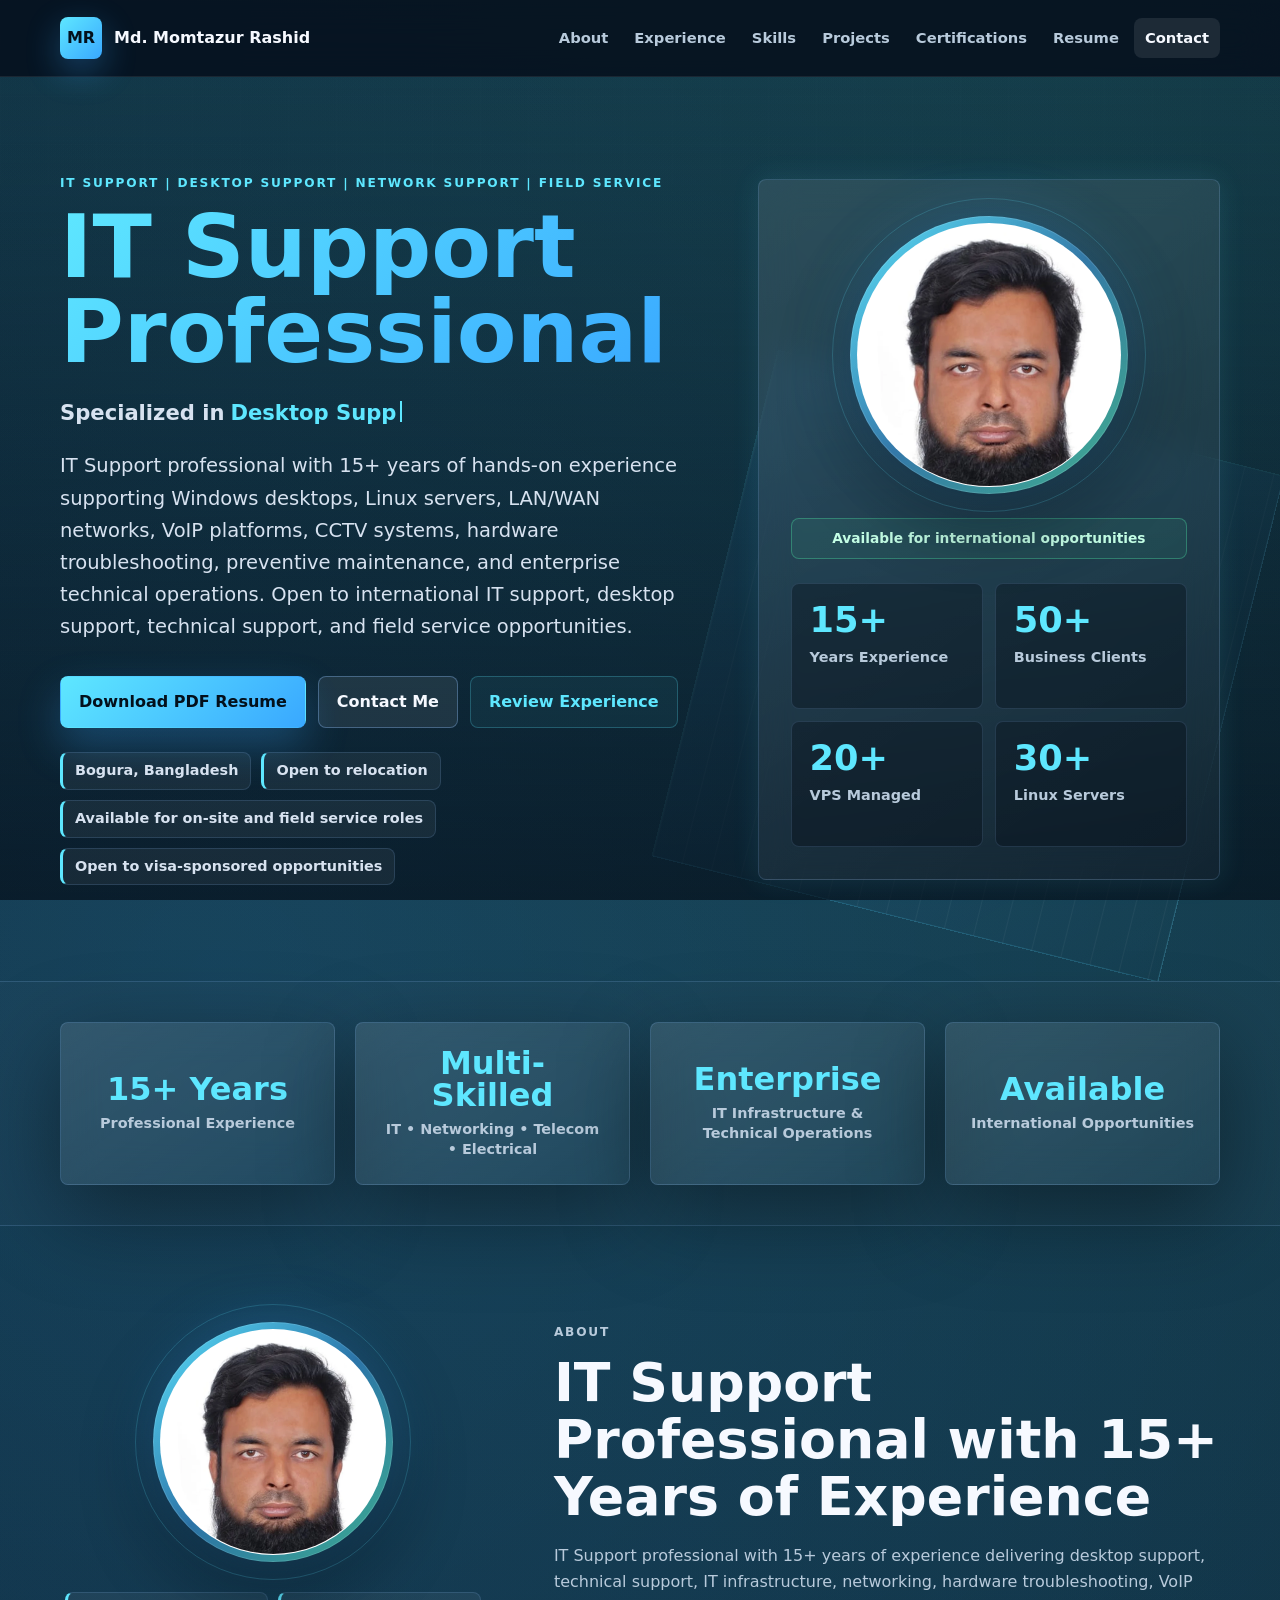
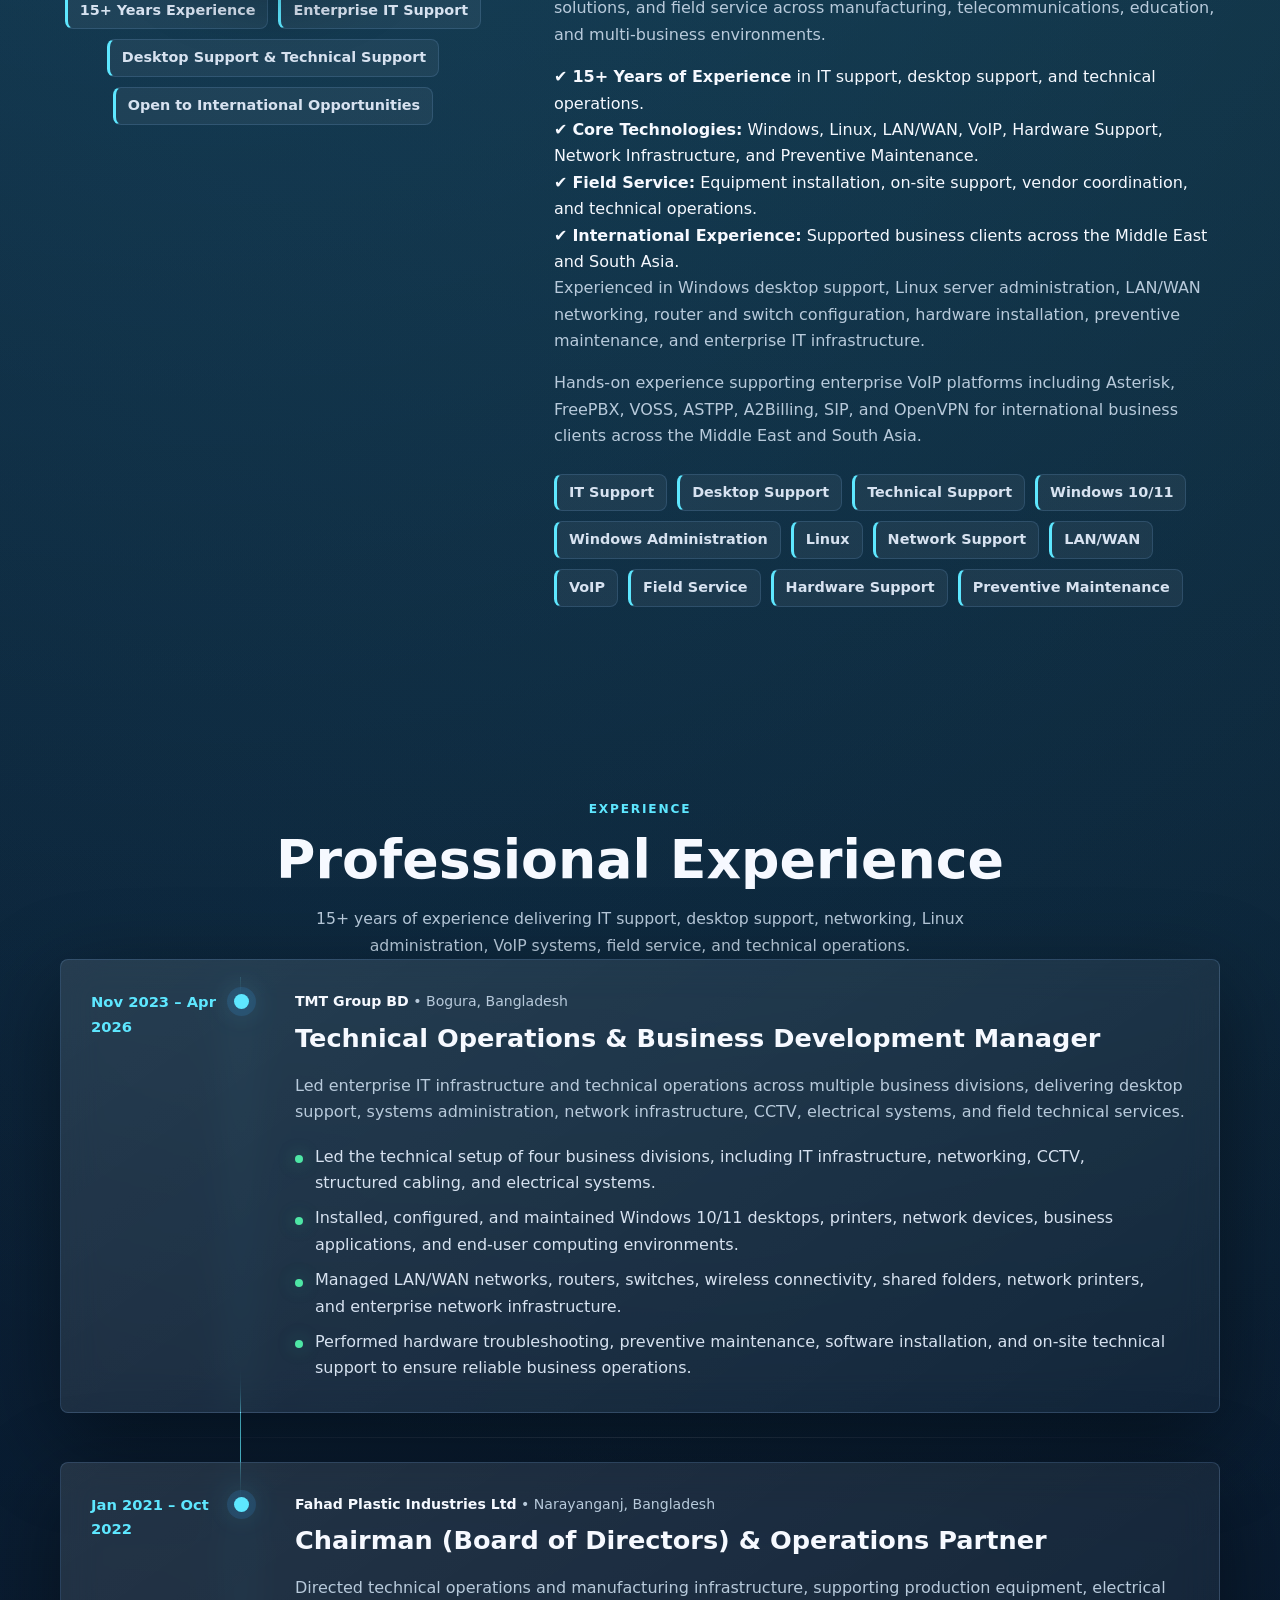
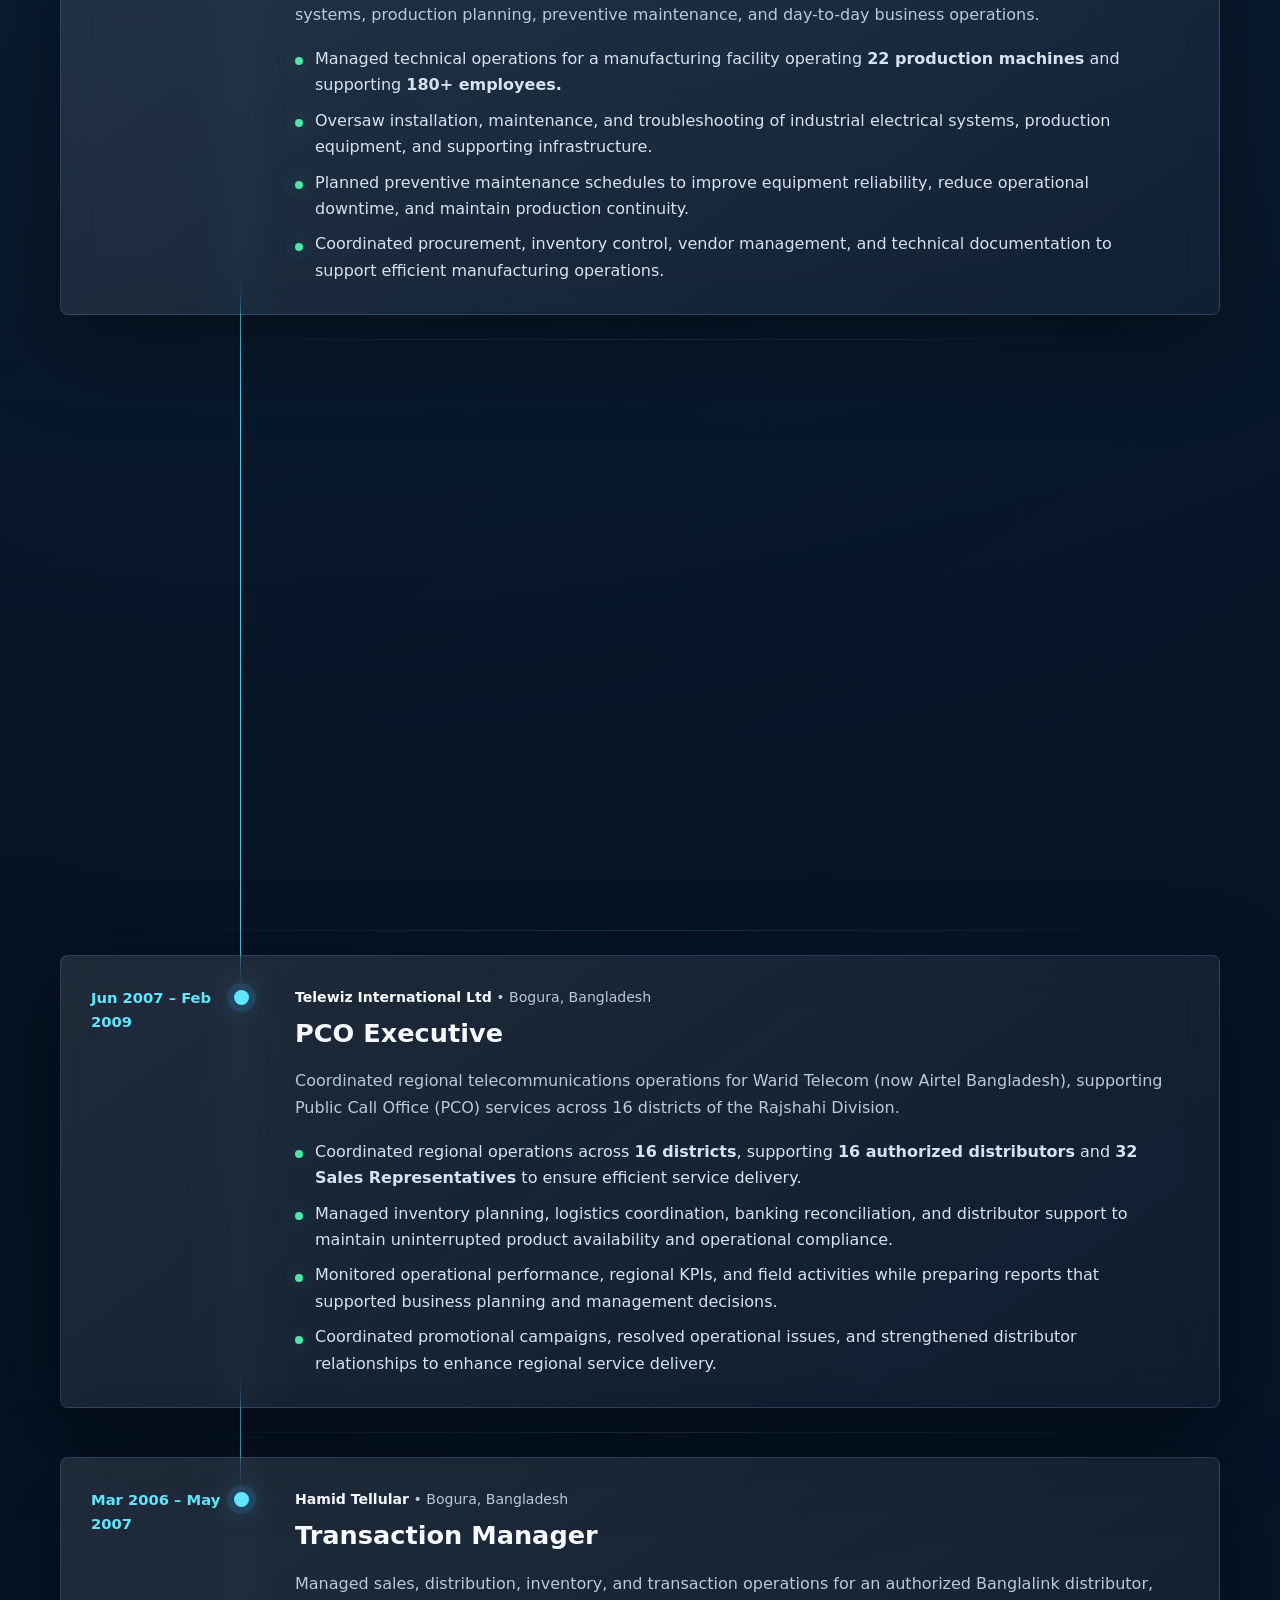
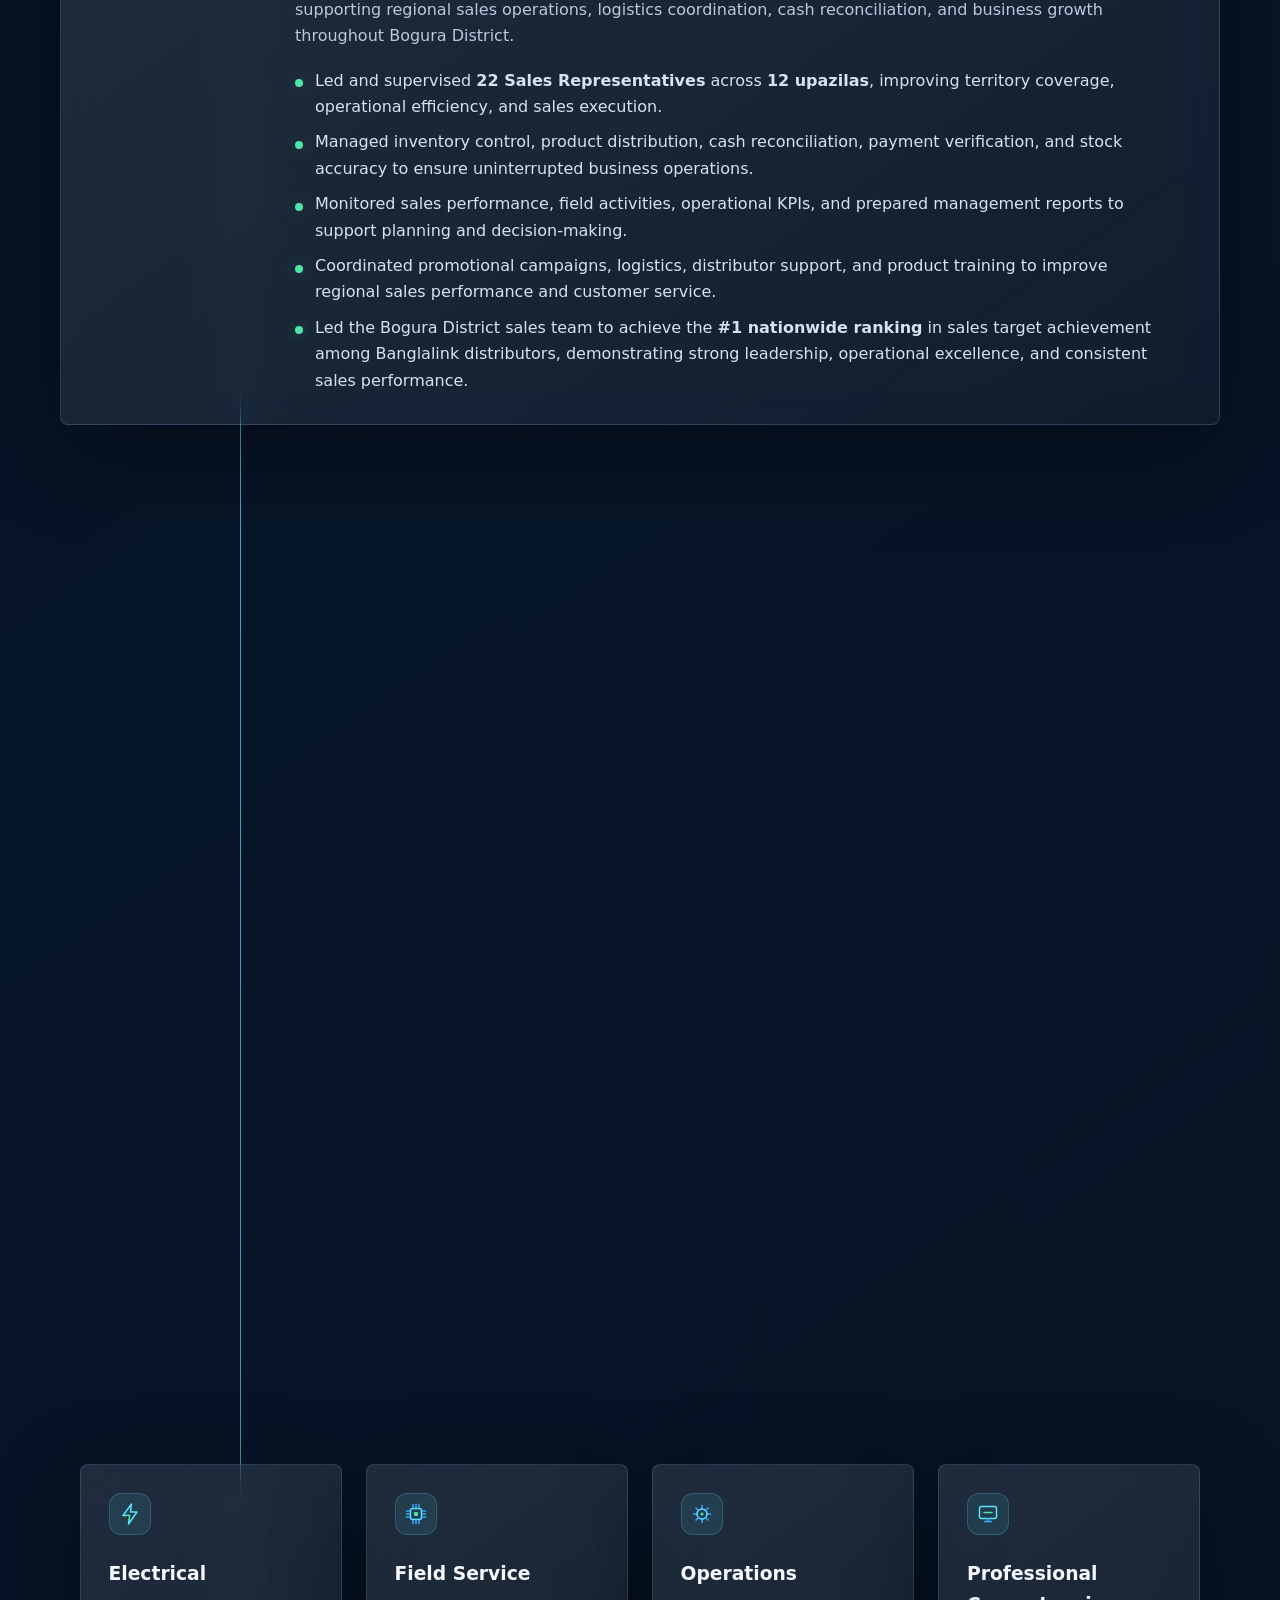
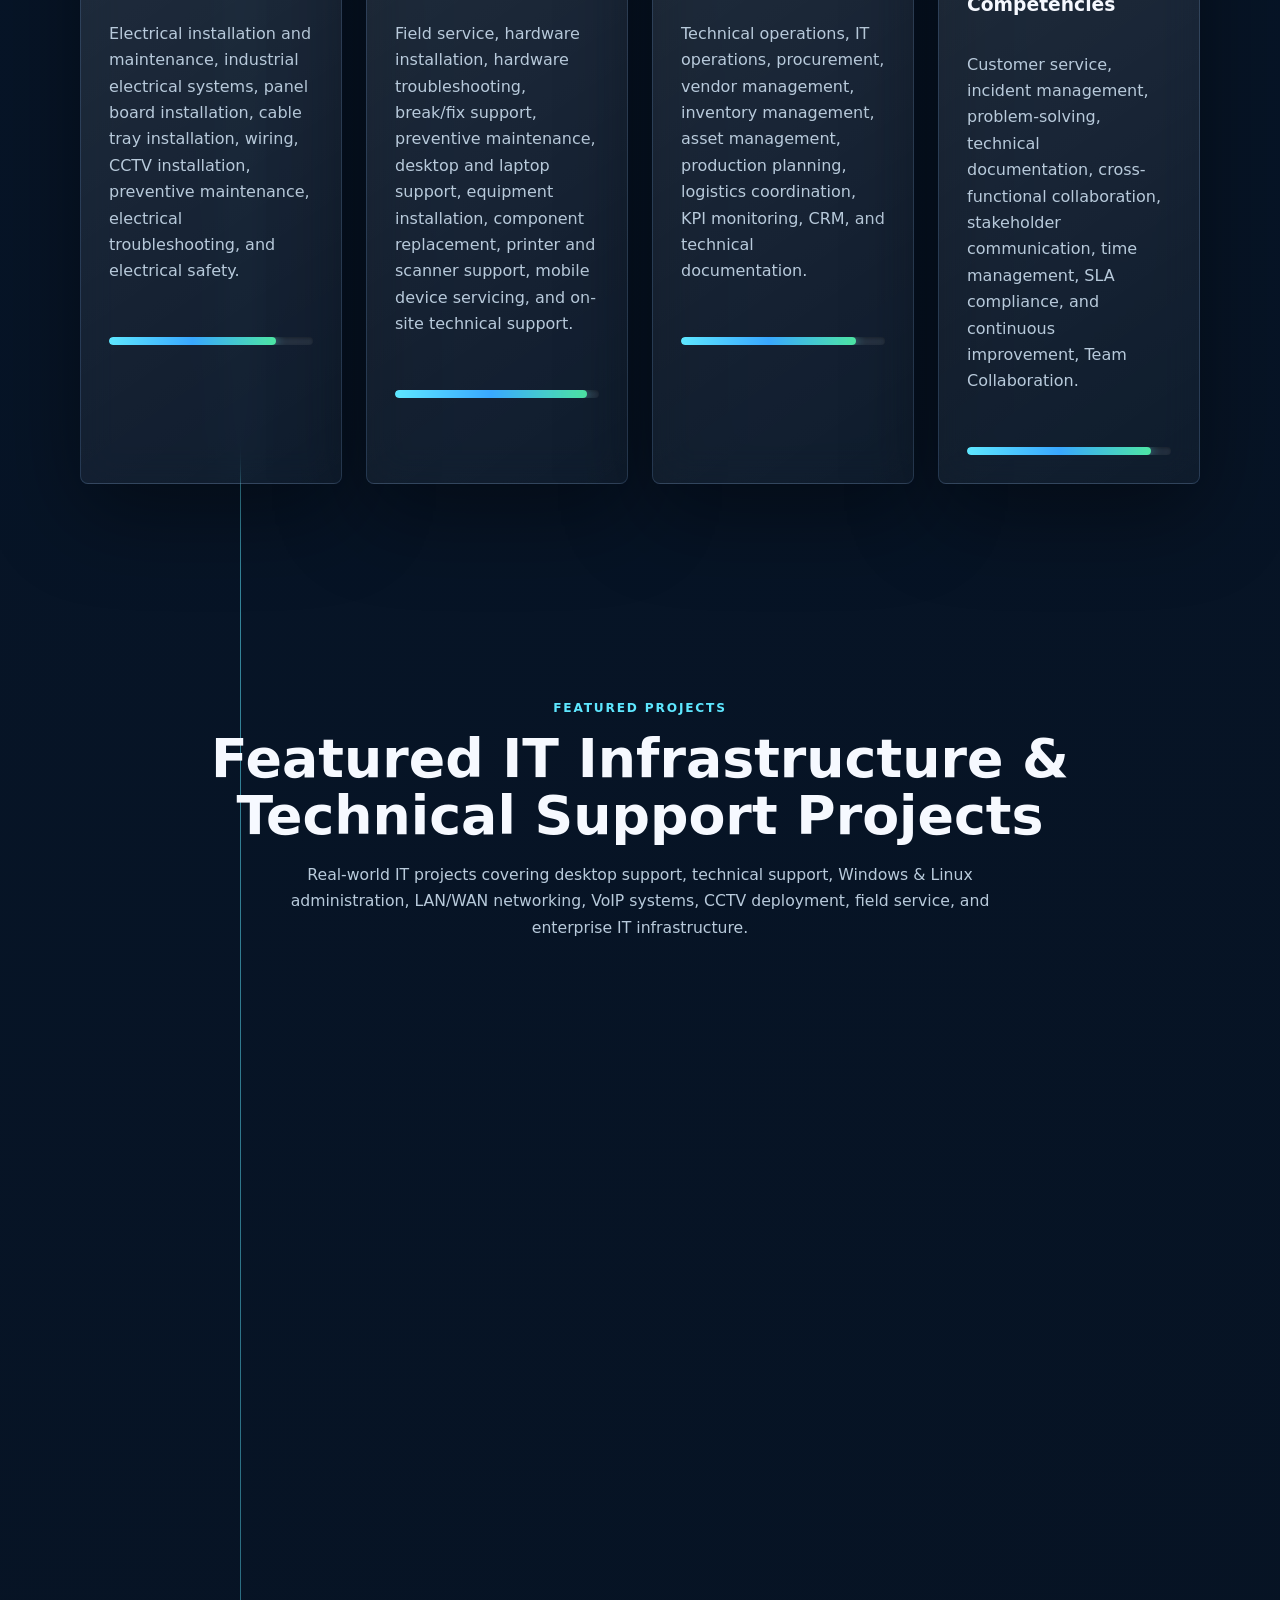
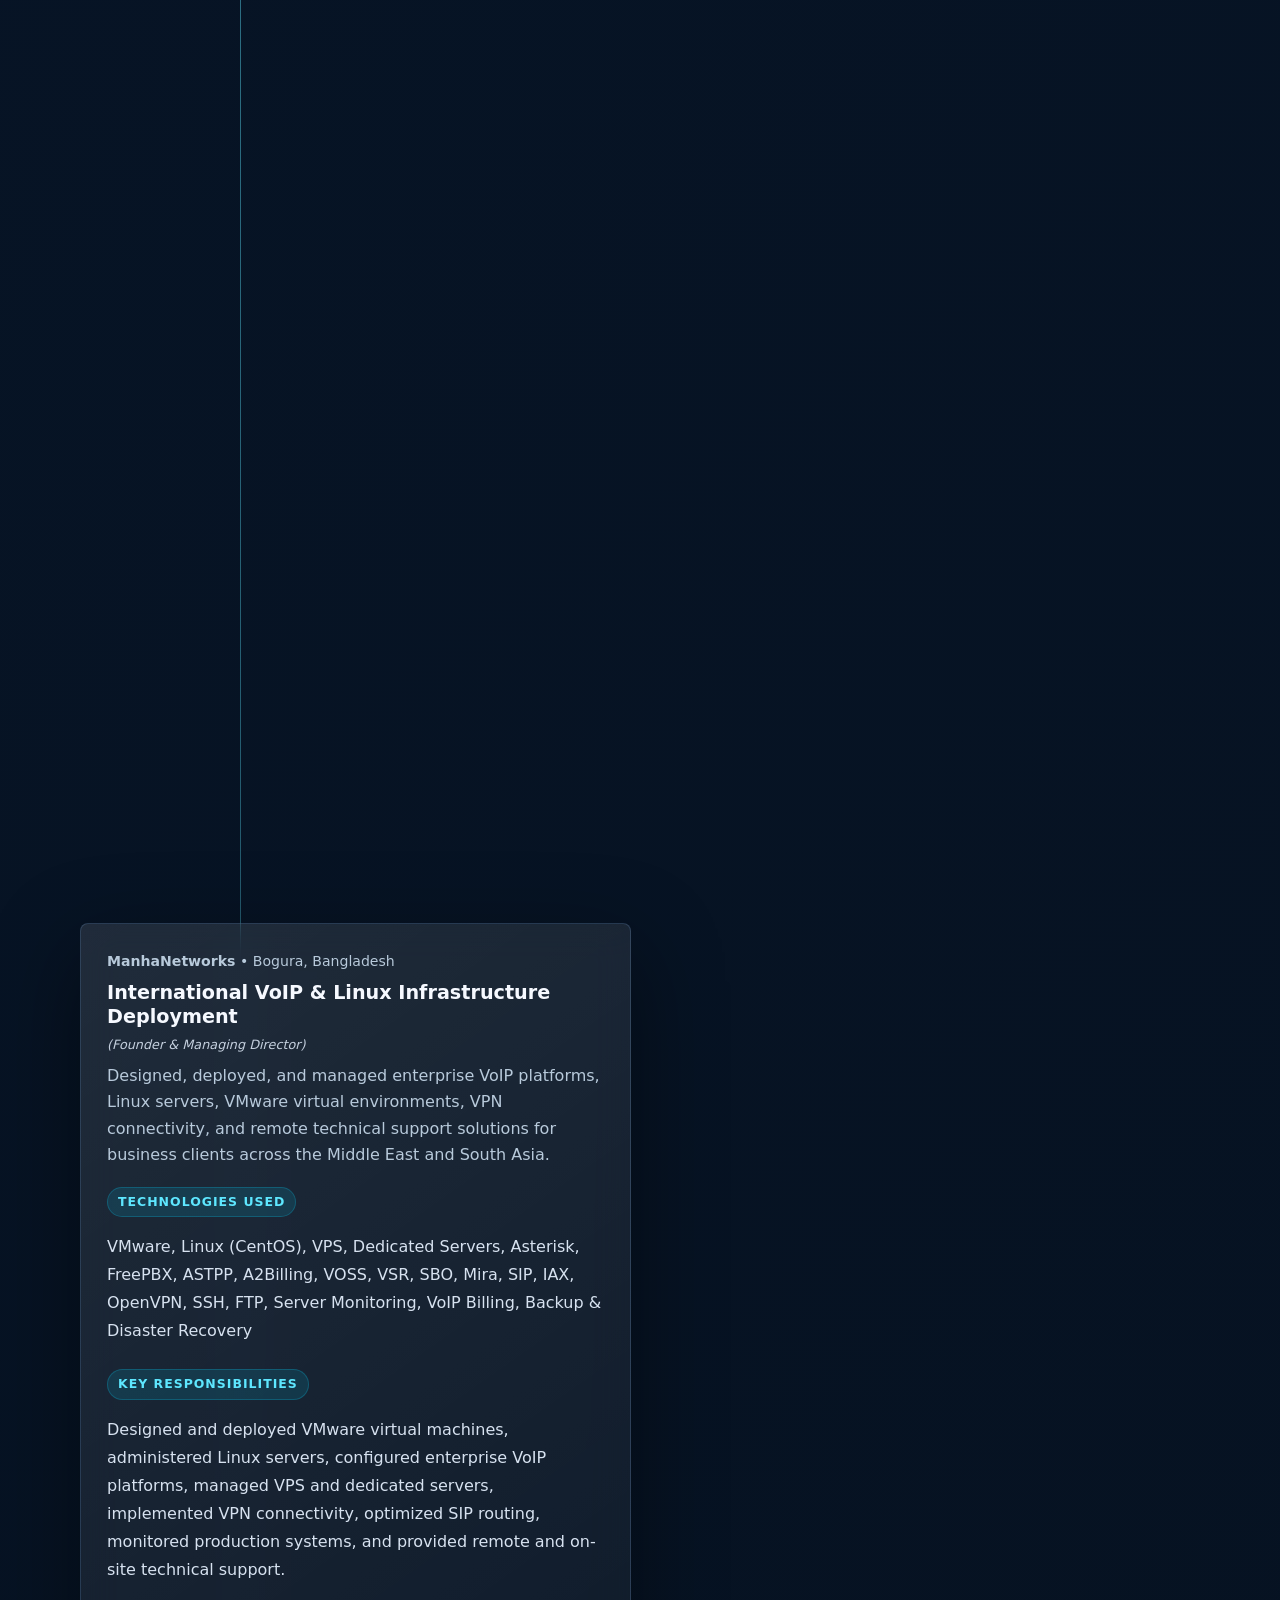
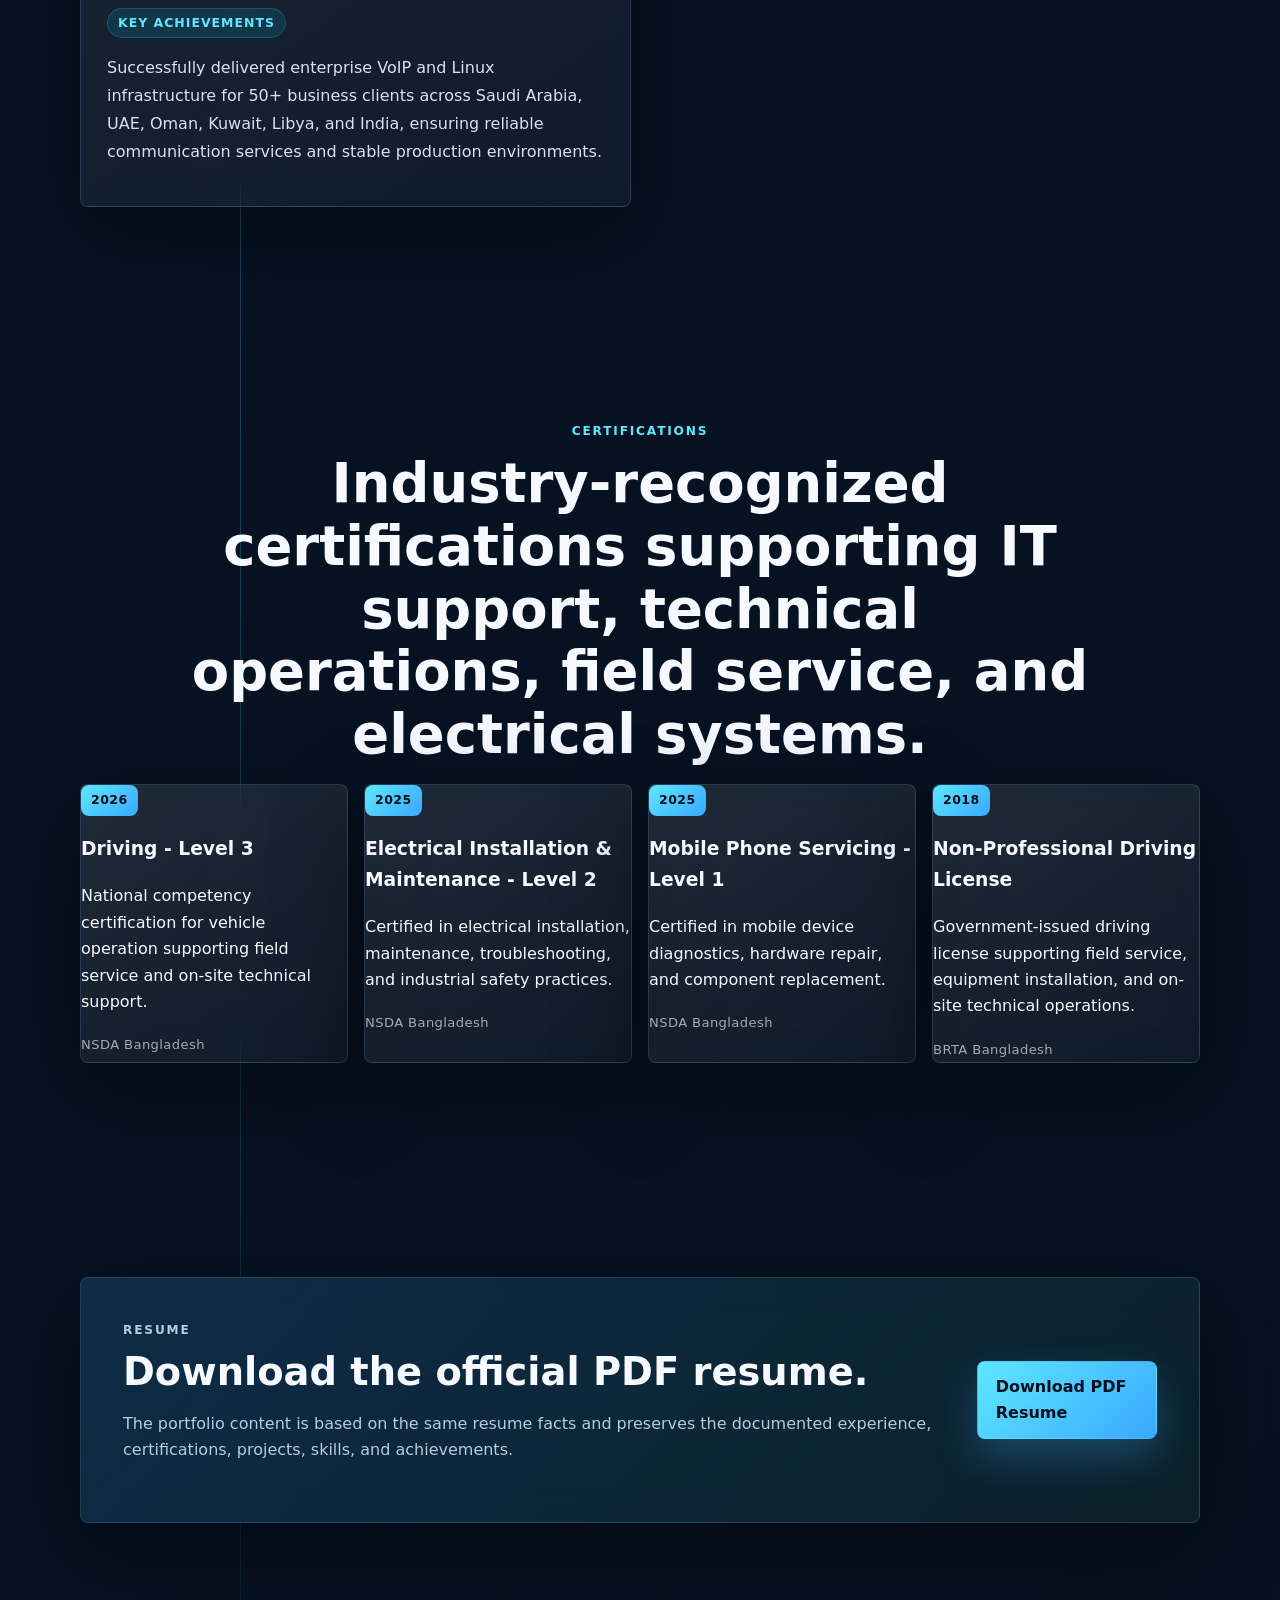
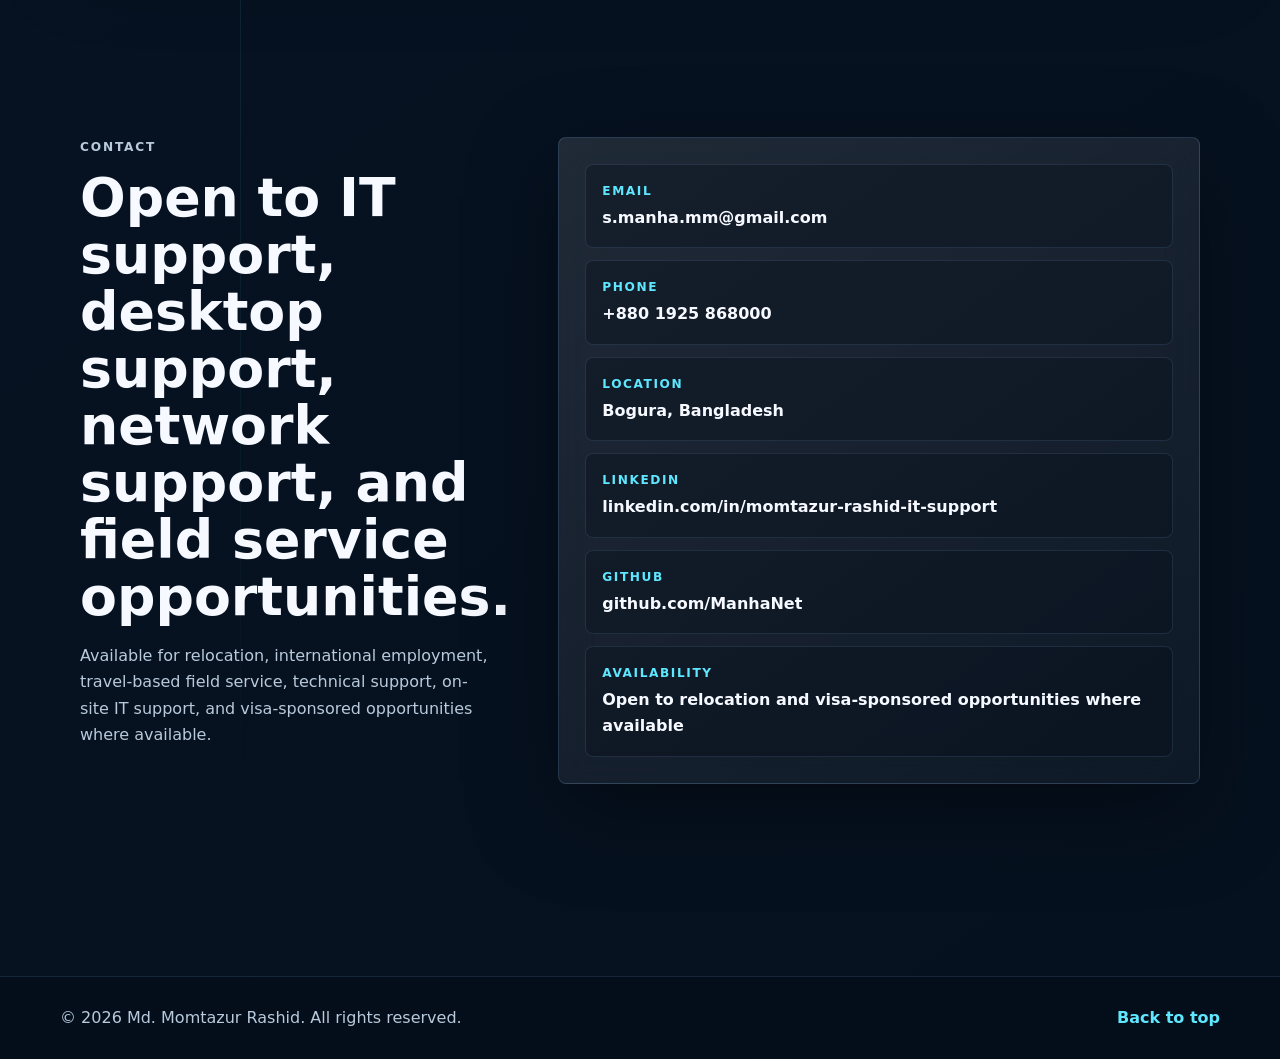
==== commit 99650a2a: "Improve portfolio SEO and update resume" ====
--- a/index.html
+++ b/index.html
@@ -3,96 +3,138 @@
 <head>
   <meta charset="UTF-8">
   <meta name="viewport" content="width=device-width, initial-scale=1.0">
-  <meta name="description" content="Md. Momtazur Rashid: Expert IT Support & Field Service Engineer with 15+ years in Enterprise IT, Network Infrastructure, Linux/Windows, and VoIP.">
-  <meta name="keywords" content="Md. Momtazur Rashid, IT Support Specialist, Field Service Engineer, Desktop Support, Network Support, Enterprise IT Infrastructure, Windows Server, Linux Administration, VoIP Specialist, CCTV Installation, Bangladesh, International IT Support">
+  <meta
+name="description"
+content="Experienced IT Support Engineer with 15+ years of expertise in Desktop Support, Technical Support, Windows Administration, Linux, Network Infrastructure, VoIP, Hardware Troubleshooting and Field Service. Open to international and visa sponsorship opportunities.">
+  <meta name="keywords" content="Md. Momtazur Rashid, IT Support Engineer, Desktop Support Engineer, Technical Support Engineer, Field Service Engineer, IT Operations, End-User Support, Windows 10, Windows 11, Windows Administration, Network Infrastructure, LAN/WAN, TCP/IP, DHCP, DNS, Router Configuration, Switch Configuration, Linux Administration, VoIP, Asterisk, FreePBX, Hardware Troubleshooting, IT Asset Management, Enterprise IT Infrastructure">
   <meta name="author" content="Md. Momtazur Rashid">
   <meta name="robots" content="index, follow, max-image-preview:large">
   <meta name="theme-color" content="#06111f">
   <meta property="og:type" content="profile">
   <meta property="og:site_name" content="Md. Momtazur Rashid Portfolio">
-  <meta property="og:title" content="Md. Momtazur Rashid | IT Support and Field Service Specialist">
-  <meta property="og:description" content="Premium portfolio for an IT Support Specialist with 15+ years across enterprise IT support, desktop support, networks, field service, Linux, Windows, VoIP, and CCTV.">
-  <meta property="og:image" content="https://md-momtazur-rashid.pages.dev/assets/images/md-momtazur-rashid-profile.jpg">
+  <meta property="og:title" content="Md. Momtazur Rashid | IT Support Engineer | Desktop Support Engineer | Field Service Engineer">
+  <meta property="og:description" content="Experienced IT Support Engineer with 15+ years of expertise in Desktop Support, Technical Support, Windows Administration, Linux, Network Infrastructure, VoIP, Hardware Troubleshooting and Field Service. Open to international and visa sponsorship opportunities.">
+  <meta property="og:image" content="https://portfolio.s-manha-mm.workers.dev/assets/images/md-momtazur-rashid-profile.jpg">
   <meta property="og:image:alt" content="Professional profile photo of Md. Momtazur Rashid">
-  <meta property="og:url" content="https://md-momtazur-rashid.pages.dev/">
+  <meta property="og:url" content="https://portfolio.s-manha-mm.workers.dev/">
   <meta name="twitter:card" content="summary_large_image">
-  <meta name="twitter:title" content="Md. Momtazur Rashid | IT Support and Field Service Specialist">
-  <meta name="twitter:description" content="15+ years in IT support, desktop support, network infrastructure, field service, Linux, Windows, VoIP, CCTV, and technical operations.">
-  <meta name="twitter:image" content="https://md-momtazur-rashid.pages.dev/assets/images/md-momtazur-rashid-profile.jpg">
+  <meta name="twitter:title" content="Md. Momtazur Rashid | IT Support Engineer | Desktop Support Engineer | Field Service Engineer">
+  <meta name="twitter:description" content="Experienced IT Support Engineer with 15+ years of expertise in Desktop Support, Technical Support, Windows Administration, Linux, Network Infrastructure, VoIP, Hardware Troubleshooting and Field Service. Open to international and visa sponsorship opportunities.">
+  <meta name="twitter:image" content="https://portfolio.s-manha-mm.workers.dev/assets/images/md-momtazur-rashid-profile.jpg">
   <meta name="twitter:image:alt" content="Professional profile photo of Md. Momtazur Rashid">
-  <title>Md. Momtazur Rashid | IT Support and Field Service Specialist</title>
-  <link rel="canonical" href="https://md-momtazur-rashid.pages.dev/">
+  <title>Md. Momtazur Rashid | IT Support Engineer | Desktop Support Engineer | Field Service Engineer</title>
+  <link rel="canonical" href="https://portfolio.s-manha-mm.workers.dev/">
   <link rel="icon" type="image/svg+xml" href="assets/icons/favicon.svg">
   <link rel="preload" href="assets/images/md-momtazur-rashid-headshot.webp" as="image" type="image/webp">
   <link rel="preload" href="style.css" as="style">
   <link rel="stylesheet" href="style.css">
-  <script type="application/ld+json">
+ <script type="application/ld+json">
+{
+  "@context": "https://schema.org",
+  "@type": "Person",
+  "name": "Md. Momtazur Rashid",
+  "jobTitle": "IT Support Engineer",
+  "description": "Experienced IT Support Engineer with 15+ years of expertise in Desktop Support, Technical Support, Windows Administration, Linux, Network Infrastructure, VoIP, Hardware Troubleshooting and Field Service.",
+  "email": "mailto:s.manha.mm@gmail.com",
+  "telephone": "+8801925868000",
+  "image": "https://portfolio.s-manha-mm.workers.dev/assets/images/md-momtazur-rashid-profile.jpg",
+  "url": "https://portfolio.s-manha-mm.workers.dev/",
+  "sameAs": [
+  "https://www.linkedin.com/in/momtazur-rashid-it-support",
+  "https://github.com/ManhaNet"
+],
+"nationality": {
+  "@type": "Country",
+  "name": "Bangladesh"
+},
+
+"knowsLanguage": [
+  "English",
+  "Bengali"
+],
+
+"contactPoint": {
+  "@type": "ContactPoint",
+  "contactType": "Professional",
+  "email": "s.manha.mm@gmail.com",
+  "telephone": "+8801925868000",
+  "availableLanguage": [
+    "English",
+    "Bengali"
+  ]
+},
+
+"hasOccupation": {
+  "@type": "Occupation",
+  "name": "IT Support Engineer"
+},
+
+  "address": {
+    "@type": "PostalAddress",
+    "addressLocality": "Bogura",
+    "addressCountry": "Bangladesh"
+  },
+  "alumniOf": [
     {
-      "@context": "https://schema.org",
-      "@type": "Person",
-      "name": "Md. Momtazur Rashid",
-      "jobTitle": "IT Support Specialist",
-      "description": "IT Support Specialist with 15+ years of experience across desktop support, technical support, network infrastructure, field service, technical operations, telecommunications, Linux, Windows, VoIP, CCTV, and enterprise IT support.",
-      "email": "mailto:s.manha.mm@gmail.com",
-      "telephone": "+8801925868000",
-      "image": "https://md-momtazur-rashid.pages.dev/assets/images/md-momtazur-rashid-profile.jpg",
-      "url": "https://md-momtazur-rashid.pages.dev/",
-      "address": {
-        "@type": "PostalAddress",
-        "addressLocality": "Bogura",
-        "addressCountry": "Bangladesh"
-      },
-      "alumniOf": [
-        {
-          "@type": "CollegeOrUniversity",
-          "name": "Dhaka Polytechnic Institute"
-        },
-        {
-          "@type": "CollegeOrUniversity",
-          "name": "National University"
-        }
-      ],
-      "knowsAbout": [
-        "IT Support",
-        "Desktop Support",
-        "Technical Support",
-        "End-User Support",
-        "Network Infrastructure",
-        "LAN/WAN Networking",
-        "Windows Administration",
-        "Linux Server Administration",
-        "VoIP Support",
-        "Asterisk",
-        "FreePBX",
-        "CCTV Systems",
-        "Field Service",
-        "Hardware Troubleshooting",
-        "Electrical Installation and Maintenance"
-      ],
-      "hasCredential": [
-        {
-          "@type": "EducationalOccupationalCredential",
-          "name": "NSDA Certified in Driving Level-3",
-          "dateCreated": "2026"
-        },
-        {
-          "@type": "EducationalOccupationalCredential",
-          "name": "NSDA Certified in Electrical Installation & Maintenance Level-2",
-          "dateCreated": "2025"
-        },
-        {
-          "@type": "EducationalOccupationalCredential",
-          "name": "NSDA Certified in Mobile Phone Servicing Level-1",
-          "dateCreated": "2025"
-        },
-        {
-          "@type": "EducationalOccupationalCredential",
-          "name": "Driving License, Dhaka Metro-3, BRTA",
-          "dateCreated": "2001-04"
-        }
-      ]
+      "@type": "CollegeOrUniversity",
+      "name": "Dhaka Polytechnic Institute"
+    },
+    {
+      "@type": "CollegeOrUniversity",
+      "name": "National University, Bangladesh"
     }
-  </script>
+  ],
+  "knowsAbout": [
+  "IT Support",
+  "Desktop Support",
+  "Technical Support",
+  "End-User Support",
+  "Windows 10",
+  "Windows 11",
+  "Windows Administration",
+  "Network Infrastructure",
+  "LAN/WAN",
+  "TCP/IP",
+  "DHCP",
+  "DNS",
+  "Router Configuration",
+  "Switch Configuration",
+  "Linux Server Administration",
+  "VoIP",
+  "Asterisk",
+  "FreePBX",
+  "Hardware Troubleshooting",
+  "Printer Support",
+  "CCTV Systems",
+  "Field Service",
+  "Technical Documentation",
+  "IT Asset Management",
+  "Electrical Installation and Maintenance"
+],
+  "hasCredential": [
+    {
+      "@type": "EducationalOccupationalCredential",
+      "name": "NSDA Certified in Driving Level-3",
+      "dateCreated": "2026"
+    },
+    {
+      "@type": "EducationalOccupationalCredential",
+      "name": "NSDA Certified in Electrical Installation & Maintenance Level-2",
+      "dateCreated": "2025"
+    },
+    {
+      "@type": "EducationalOccupationalCredential",
+      "name": "NSDA Certified in Mobile Phone Servicing Level-1",
+      "dateCreated": "2025"
+    },
+    {
+  "@type": "EducationalOccupationalCredential",
+  "name": "Non-Professional Motor Driving Licence, Bangladesh Road Transport Authority (BRTA)",
+  "dateCreated": "2018"
+}
+  ]
+}
+</script>
 </head>
 <body>
   <div class="page-loader" aria-hidden="true">
@@ -128,48 +170,51 @@
       <div class="container hero-grid">
         <div class="hero-copy reveal">
           <p class="eyebrow">IT Support | Desktop Support | Network Support | Field Service</p>
-          <h1 id="hero-title">Reliable IT support specialist for enterprise, field, and network operations.</h1>
+          <h1 id="hero-title">IT Support Professional</h1>
           <p class="typing-line" aria-live="polite">
-            <span>Specialized in </span><span class="typing-text" data-words="Desktop Support,Network Infrastructure,Windows and Linux,VoIP Systems,Field Service,CCTV Support">Desktop Support</span>
+            <span>Specialized in </span><span class="typing-text" data-words="Desktop Support,Technical Support,Network Support,Windows & Linux,VoIP Systems,Field Service">Desktop Support</span>
           </p>
-          <p class="hero-lede">Md. Momtazur Rashid brings 15+ years of hands-on experience supporting Windows desktops, Linux servers, LAN/WAN networks, VoIP platforms, CCTV systems, hardware repair, preventive maintenance, and customer-focused technical operations.</p>
+          <p class="hero-lede">IT Support professional with 15+ years of hands-on experience supporting Windows desktops, Linux servers, LAN/WAN networks, VoIP platforms, CCTV systems, hardware troubleshooting, preventive maintenance, and enterprise technical operations. Open to international IT support, desktop support, technical support, and field service opportunities.</p>
           <div class="hero-actions" aria-label="Primary actions">
-            <a class="btn btn-primary" href="assets/resume/Md_Momtazur_Rashid_Resume.pdf" download>Download PDF Resume</a>
+            <a class="btn btn-primary" href="assets/resume/Md_Momtazur_Rashid_Resume.pdf" download type="application/pdf">Download PDF Resume</a>
             <a class="btn btn-secondary" href="#contact">Contact Me</a>
             <a class="btn btn-ghost" href="#experience">Review Experience</a>
           </div>
           <ul class="hero-meta" aria-label="Professional availability">
             <li>Bogura, Bangladesh</li>
             <li>Open to relocation</li>
-            <li>On-site and field service roles</li>
-            <li>Visa-sponsored opportunities where available</li>
+            <li>Available for on-site and field service roles</li>
+            <li>Open to visa-sponsored opportunities</li>
           </ul>
         </div>
 
         <aside class="hero-panel glass-card reveal" aria-label="Professional profile snapshot">
           <picture class="profile-photo hero-photo">
             <source srcset="assets/images/md-momtazur-rashid-headshot.webp" type="image/webp">
-            <img src="assets/images/md-momtazur-rashid-headshot.jpg" alt="Md. Momtazur Rashid - Senior IT Support and Field Service Specialist" width="720" height="720" decoding="async" fetchpriority="high">
+            <img src="assets/images/md-momtazur-rashid-headshot.jpg" alt="Md. Momtazur Rashid - IT Support Professional" width="720" height="720" decoding="async" fetchpriority="high">
           </picture>
           <div class="status-pill">Available for international opportunities</div>
           <div class="metric-grid">
-            <div>
-              <strong>15+</strong>
-              <span>Years in IT and technical operations</span>
-            </div>
-            <div>
-              <strong>4</strong>
-              <span>Business divisions technically launched</span>
-            </div>
-            <div>
-              <strong>16</strong>
-              <span>Districts covered in regional operations</span>
-            </div>
-            <div>
-              <strong>22</strong>
-              <span>Sales representatives supervised</span>
-            </div>
-          </div>
+  <div>
+    <strong>15+</strong>
+    <span>Years Experience</span>
+  </div>
+
+  <div>
+    <strong>50+</strong>
+    <span>Business Clients</span>
+  </div>
+
+  <div>
+    <strong>20+</strong>
+    <span>VPS Managed</span>
+  </div>
+
+  <div>
+    <strong>30+</strong>
+    <span>Linux Servers</span>
+  </div>
+</div>
         </aside>
       </div>
     </section>
@@ -198,303 +243,693 @@
     </section>
 
     <section class="section about" id="about" aria-labelledby="about-title">
-      <div class="container about-grid">
-        <div class="about-visual reveal">
-          <picture class="profile-photo about-photo">
-            <source srcset="assets/images/md-momtazur-rashid-headshot.webp" type="image/webp">
-            <img src="assets/images/md-momtazur-rashid-headshot.jpg" alt="Md. Momtazur Rashid - Enterprise IT Infrastructure and Network Support Specialist" width="720" height="720" loading="lazy" decoding="async">
-          </picture>
-          <div class="about-badges" aria-label="Key career strengths">
-            <span>15+ Years Experience</span>
-            <span>International Telecommunications</span>
-            <span>Enterprise IT Support</span>
-            <span>Desktop and Field Support</span>
-          </div>
-        </div>
-        <div class="about-content reveal">
-          <p class="eyebrow">About</p>
-          <h2 id="about-title">A practical support engineer who keeps users, infrastructure, and operations moving.</h2>
-          <p><strong>Delivering high-availability IT operations</strong> through 15+ years of hands-on expertise in telecommunications, enterprise manufacturing, and technical training environments. Specializing in the seamless integration of Windows/Linux ecosystems, LAN/WAN networking, and critical field service operations.</p>
-          
-          <div class="about-highlights">
-            <div class="about-highlight-item">
-              <span class="highlight-check" aria-hidden="true">✔</span> <strong>15+ Years</strong> in Enterprise IT, Network Support, and Field Service.
-            </div>
-            <div class="about-highlight-item">
-              <span class="highlight-check" aria-hidden="true">✔</span> <strong>Full-Stack Infrastructure:</strong> Windows, Linux, LAN/WAN, and VoIP.
-              <span class="highlight-check" style="margin-left: 10px;" aria-hidden="true">✔</span> <strong>Specialized:</strong> CCTV, Electrical Maintenance, and Hardware Repair.
-            </div>
-            <div class="about-highlight-item">
-              <span class="highlight-check" aria-hidden="true">✔</span> <strong>Global Reach:</strong> International telecommunications experience across the Middle East.
-            </div>
-          </div>
-
-          <p><strong>Technical Core:</strong> Expert-level proficiency in desktop and end-user support, router/switch configuration, structured cabling, and Linux server administration, ensuring minimal downtime and maximum operational efficiency.</p>
-          <p><strong>Specialized Expertise:</strong> Proven track record in international VoIP deployments involving Asterisk, FreePBX, and Softswitch platforms, coupled with secure VPN connectivity and enterprise-grade SIP routing.</p>
-          <div class="keyword-cloud" aria-label="Recruiter keyword highlights">
-            <span>Windows</span>
-            <span>Linux</span>
-            <span>Networking</span>
-            <span>VoIP</span>
-            <span>Desktop Support</span>
-            <span>Field Service</span>
-            <span>CCTV</span>
-            <span>Preventive Maintenance</span>
-          </div>
-        </div>
+  <div class="container about-grid">
+
+    <div class="about-visual reveal">
+      <picture class="profile-photo about-photo">
+        <source srcset="assets/images/md-momtazur-rashid-headshot.webp" type="image/webp">
+        <img src="assets/images/md-momtazur-rashid-headshot.jpg"
+             alt="Md. Momtazur Rashid - IT Support Professional"
+             width="720"
+             height="720"
+             loading="lazy"
+             decoding="async">
+      </picture>
+
+      <div class="about-badges" aria-label="Key career strengths">
+        <span>15+ Years Experience</span>
+        <span>Enterprise IT Support</span>
+        <span>Desktop Support & Technical Support</span>
+        <span>Open to International Opportunities</span>
       </div>
-    </section>
+    </div>
+
+    <div class="about-content reveal">
+      <p class="eyebrow">About</p>
+
+      <h2 id="about-title">
+        IT Support Professional with 15+ Years of Experience
+      </h2>
+
+      <p>
+        IT Support professional with 15+ years of experience delivering desktop support, technical support, IT infrastructure, networking, hardware troubleshooting, VoIP solutions, and field service across manufacturing, telecommunications, education, and multi-business environments.
+      </p>
+
+      <div class="about-highlights">
+
+  <div class="about-highlight-item">
+    <span class="highlight-check" aria-hidden="true">✔</span>
+    <strong>15+ Years of Experience</strong> in IT support, desktop support, and technical operations.
+  </div>
+
+  <div class="about-highlight-item">
+    <span class="highlight-check" aria-hidden="true">✔</span>
+   <strong>Core Technologies:</strong> Windows, Linux, LAN/WAN, VoIP, Hardware Support, Network Infrastructure, and Preventive Maintenance.
+  </div>
+
+  <div class="about-highlight-item">
+    <span class="highlight-check" aria-hidden="true">✔</span>
+    <strong>Field Service:</strong> Equipment installation, on-site support, vendor coordination, and technical operations.
+  </div>
+
+  <div class="about-highlight-item">
+    <span class="highlight-check" aria-hidden="true">✔</span>
+    <strong>International Experience:</strong> Supported business clients across the Middle East and South Asia.
+  </div>
+
+</div>
+
+      <p>
+Experienced in Windows desktop support, Linux server administration, LAN/WAN networking, router and switch configuration, hardware installation, preventive maintenance, and enterprise IT infrastructure.
+</p>
+
+      <p>
+Hands-on experience supporting enterprise VoIP platforms including Asterisk, FreePBX, VOSS, ASTPP, A2Billing, SIP, and OpenVPN for international business clients across the Middle East and South Asia.
+</p>
+
+      <ul class="keyword-cloud" aria-label="Recruiter keyword highlights">
+        <li>IT Support</li>
+        <li>Desktop Support</li>
+        <li>Technical Support</li>
+        <li>Windows 10/11</li>
+        <li>Windows Administration</li>
+        <li>Linux</li>
+        <li>Network Support</li>
+        <li>LAN/WAN</li>
+        <li>VoIP</li>
+        <li>Field Service</li>
+        <li>Hardware Support</li>
+        <li>Preventive Maintenance</li>
+      </ul>
+    </div>
+
+  </div>
+</section>
 
     <section class="section experience" id="experience" aria-labelledby="experience-title">
       <div class="container">
         <div class="section-heading centered reveal">
           <p class="eyebrow">Experience</p>
-          <h2 id="experience-title">A timeline of technical support, infrastructure delivery, and operations leadership.</h2>
+          <h2 id="experience-title">
+Professional Experience
+</h2>
+
+<p class="section-subtitle">
+15+ years of experience delivering IT support, desktop support, networking, Linux administration, VoIP systems, field service, and technical operations.
+</p>
         </div>
 
         <div class="timeline">
           <article class="timeline-item glass-card reveal">
-            <time class="timeline-date" datetime="2023-11">Nov 2023 - Apr 2026</time>
-            <div class="timeline-body">
-              <p class="role-label">TMT Group BD | Bogura, Bangladesh</p>
-              <h3>Technical Operations & Business Development Manager</h3>
-              <p>Orchestrated enterprise IT infrastructure and technical operations, specializing in end-to-end deployment, network architecture, and field service management.</p>
-              <ul class="achievement-list">
-                <li>Spearheaded the technical launch of four business divisions, deploying full-stack IT, networking, CCTV, and electrical infrastructure.</li>
-                <li>Administered a comprehensive ecosystem of Windows desktops, servers, and peripherals, ensuring 99.9% operational availability.</li>
-                <li>Designed and optimized LAN/WAN networks, including structured cabling, routing, and wireless connectivity for enterprise-grade stability.</li>
-                <li>Minimized system downtime through proactive preventive maintenance, rapid fault isolation, and L2/L3 technical troubleshooting.</li>
-              </ul>
-            </div>
+  <time class="timeline-date" datetime="2023-11">
+  Nov 2023 – Apr 2026
+</time>
+  <div class="timeline-body">
+    <p class="role-label">
+  <strong>TMT Group BD</strong> • Bogura, Bangladesh
+</p>
+    <h3>Technical Operations & Business Development Manager</h3>
+
+    <p>
+      Led enterprise IT infrastructure and technical operations across multiple business divisions, delivering desktop support, systems administration, network infrastructure, CCTV, electrical systems, and field technical services.
+    </p>
+
+    <ul class="achievement-list">
+      <li>Led the technical setup of four business divisions, including IT infrastructure, networking, CCTV, structured cabling, and electrical systems.</li>
+
+      <li>Installed, configured, and maintained Windows 10/11 desktops, printers, network devices, business applications, and end-user computing environments.</li>
+
+      <li>Managed LAN/WAN networks, routers, switches, wireless connectivity, shared folders, network printers, and enterprise network infrastructure.</li>
+
+      <li>Performed hardware troubleshooting, preventive maintenance, software installation, and on-site technical support to ensure reliable business operations.</li>
+    </ul>
+  </div>
+</article>
+<hr class="timeline-divider">
+
+          <article class="timeline-item glass-card reveal">
+  <time class="timeline-date" datetime="2021-01">
+  Jan 2021 – Oct 2022
+</time>
+
+  <div class="timeline-body">
+
+    <p class="role-label">
+  <strong>Fahad Plastic Industries Ltd</strong> • Narayanganj, Bangladesh
+</p>
+
+    <h3>Chairman (Board of Directors) & Operations Partner</h3>
+
+    <p>
+      Directed technical operations and manufacturing infrastructure, supporting production equipment, electrical systems, production planning, preventive maintenance, and
+      day-to-day business operations.
+    </p>
+
+    <ul class="achievement-list">
+
+      <li>Managed technical operations for a manufacturing facility operating <strong>22 production machines</strong> and supporting <strong>180+ employees.</strong></li>
+
+      <li>Oversaw installation, maintenance, and troubleshooting of industrial electrical systems, production equipment, and supporting infrastructure.</li>
+
+      <li>Planned preventive maintenance schedules to improve equipment reliability, reduce operational downtime, and maintain production continuity.</li>
+
+      <li>Coordinated procurement, inventory control, vendor management, and technical documentation to support efficient manufacturing operations.</li>
+
+    </ul>
+
+  </div>
+</article>
+<hr class="timeline-divider">
+          <article class="timeline-item glass-card reveal">
+  <time class="timeline-date" datetime="2009-01">
+  Jan 2009 – Mar 2021
+</time>
+
+  <div class="timeline-body">
+
+    <p class="role-label">
+  <strong>ManhaNetworks</strong> • Bogura, Bangladesh
+</p>
+
+    <h3>Founder / Managing Director</h3>
+
+    <p>
+  Founded and managed an IT services and telecommunications company delivering desktop support, network infrastructure, Linux server administration, VoIP solutions, and technical services for business clients in Bangladesh and international markets.
+</p>
+
+    <ul class="achievement-list">
+
+      <li>Delivered IT support, network infrastructure, VoIP solutions, Linux server administration, and technical consulting for <strong>50+ business clients</strong> across multiple industries.</li>
+
+      <li>Deployed, configured, and maintained VoIP platforms using Asterisk, FreePBX, AsteriskNOW, ASTPP, VOSS, and SIP-based communication systems.</li>
+
+      <li>Managed Linux servers, VPS, dedicated servers, VPN connectivity, server monitoring, backup operations, and enterprise network services.</li>
+
+      <li>Installed, configured, and supported LAN/WAN networks, routers, switches, structured cabling, Windows systems, and customer IT infrastructure.</li>
+
+      <li>Provided remote and on-site technical support for business clients across Saudi Arabia, UAE, Oman, Kuwait, Libya, and India.</li>
+
+    </ul>
+
+  </div>
+</article>
+<hr class="timeline-divider">
+          <article class="timeline-item glass-card reveal">
+  <time class="timeline-date" datetime="2007-06">
+  Jun 2007 – Feb 2009
+</time>
+
+  <div class="timeline-body">
+
+    <p class="role-label">
+  <strong>Telewiz International Ltd</strong> • Bogura, Bangladesh
+</p>
+
+    <h3>PCO Executive</h3>
+
+    <p>
+      Coordinated regional telecommunications operations for Warid Telecom (now Airtel Bangladesh), supporting Public Call Office (PCO) services across 16 districts of the Rajshahi Division.
+    </p>
+
+    <ul class="achievement-list">
+      <li>Coordinated regional operations across <strong>16 districts</strong>, supporting <strong>16 authorized distributors</strong> and <strong>32 Sales Representatives</strong> to ensure efficient service delivery.</li>
+
+      <li>Managed inventory planning, logistics coordination, banking reconciliation, and distributor support to maintain uninterrupted product availability and operational compliance.</li>
+
+      <li>Monitored operational performance, regional KPIs, and field activities while preparing reports that supported business planning and management decisions.</li>
+
+      <li>Coordinated promotional campaigns, resolved operational issues, and strengthened distributor relationships to enhance regional service delivery.</li>
+    </ul>
+
+  </div>
+</article>
+<hr class="timeline-divider">
+    <article class="timeline-item glass-card reveal">
+  <time class="timeline-date" datetime="2006-03">
+  Mar 2006 – May 2007
+</time>
+
+  <div class="timeline-body">
+    <p class="role-label">
+  <strong>Hamid Tellular</strong> • Bogura, Bangladesh
+</p>
+
+    <h3>Transaction Manager</h3>
+
+    <p>
+     Managed sales, distribution, inventory, and transaction operations for an authorized Banglalink distributor, supporting regional sales operations, logistics coordination, cash reconciliation, and business growth throughout Bogura District.
+    </p>
+
+    <ul class="achievement-list">
+      <li>
+        Led and supervised <strong>22 Sales Representatives</strong> across
+        <strong>12 upazilas</strong>, improving territory coverage, operational
+        efficiency, and sales execution.
+      </li>
+
+      <li>
+        Managed inventory control, product distribution, cash reconciliation,
+        payment verification, and stock accuracy to ensure uninterrupted business
+        operations.
+      </li>
+
+      <li>
+        Monitored sales performance, field activities, operational KPIs, and
+        prepared management reports to support planning and decision-making.
+      </li>
+
+      <li>
+        Coordinated promotional campaigns, logistics, distributor support, and product training to improve regional sales performance and customer service.
+      </li>
+
+      <li>
+        
+  Led the Bogura District sales team to achieve the
+  <strong>#1 nationwide ranking</strong> in sales target achievement among
+  Banglalink distributors, demonstrating strong leadership, operational
+  excellence, and consistent sales performance.
+
+      </li>
+    </ul>
+
+  </div>
+</article>
+
+    <section class="section skills" id="skills" aria-labelledby="skills-title">
+      <div class="container">
+        <div class="section-heading centered reveal">
+          <p class="eyebrow">Skills</p>
+          <h2 id="skills-title">
+Technical expertise across IT support, desktop support, networking, systems administration, field service, and enterprise infrastructure.
+</h2>
+        </div>
+
+        <div class="skills-grid">
+          <article class="skill-card glass-card reveal">
+            <img src="assets/icons/support.svg" alt="" aria-hidden="true" loading="lazy">
+            <h3>IT Support</h3>
+            <p>
+Desktop support, technical support, end-user support, help desk support, Windows 10/11 support, software installation, hardware troubleshooting, printer and peripheral support, remote support, asset management, customer service, and ticket resolution.
+</p>
+            <div class="skill-meter" style="--level: 95%"><span></span></div>
           </article>
-
-          <article class="timeline-item glass-card reveal">
-            <time class="timeline-date" datetime="2021-01">Jan 2021 - Oct 2022</time>
-            <div class="timeline-body">
-              <p class="role-label">Fahad Plastic Industries Ltd | Narayanganj, Bangladesh</p>
-              <h3>Board of Directors & Operations Partner</h3>
-              <p>Directed industrial operations and technical infrastructure, optimizing manufacturing workflows through strategic procurement and technical oversight.</p>
-              <ul class="achievement-list">
-                <li>Managed daily factory operations and production planning, integrating technical solutions to improve manufacturing throughput.</li>
-                <li>Supervised the installation and maintenance of industrial electrical systems and machinery, ensuring adherence to safety and performance standards.</li>
-                <li>Optimized operational efficiency by streamlining procurement coordination and implementing preventive maintenance schedules.</li>
-              </ul>
-            </div>
+          <article class="skill-card glass-card reveal">
+            <img src="assets/icons/network.svg" alt="" aria-hidden="true" loading="lazy">
+            <h3>Networking</h3>
+            <p>LAN/WAN networking, TCP/IP, IPv4, router and switch configuration, structured cabling, DHCP, DNS, VPN connectivity, wireless networking, network installation, network troubleshooting, and enterprise network support.</p>
+            <div class="skill-meter" style="--level: 90%"><span></span></div>
           </article>
-
-          <article class="timeline-item glass-card reveal">
-            <time class="timeline-date" datetime="2009-01">Jan 2009 - Mar 2021</time>
-            <div class="timeline-body">
-              <p class="role-label">Manhanetworks | Bogra, Bangladesh</p>
-              <h3>Founder / Managing Director</h3>
-              <p>Established and led an international telecommunications firm delivering VoIP, Linux server administration, and network infrastructure services across the Middle East.</p>
-              <ul class="achievement-list">
-                <li>Architected and deployed international VoIP infrastructure utilizing Asterisk, FreePBX, and AsteriskNOW for enterprise clients.</li>
-                <li>Administered Linux production servers (CentOS, Puppy Linux) and Softswitch platforms, including VOSS3000, VSR, SBO, and Mira.</li>
-                <li>Optimized network performance through advanced SIP/IAX trunking, carrier routing, VPN connectivity, and VoIP billing systems.</li>
-                <li>Managed a comprehensive service delivery model providing hosted PBX and technical consulting for global telecommunications operations.</li>
-              </ul>
-            </div>
+          <article class="skill-card glass-card reveal">
+            <img src="assets/icons/server.svg" alt="" aria-hidden="true" loading="lazy">
+            <h3>Systems</h3>
+            <p>Windows Administration, Windows 10/11, Windows File & Print Services, Linux (CentOS, Puppy Linux), VPS, Dedicated Servers, SSH, FTP, Server Monitoring, System Administration</p>
+            <div class="skill-meter" style="--level: 88%"><span></span></div>
           </article>
-
-          <article class="timeline-item glass-card reveal">
-            <time class="timeline-date" datetime="2007-06">Jun 2007 - Feb 2009</time>
-            <div class="timeline-body">
-              <p class="role-label">Telewiz International Ltd | Bogura, Bangladesh</p>
-              <h3>Regional PCO In-Charge</h3>
-              <p>Directed regional operations and distribution networks, coordinating field teams and sales logistics across 16 districts.</p>
-              <ul class="achievement-list">
-                <li>Managed large-scale regional distribution territories, overseeing distributors, field representatives, and strategic business partners.</li>
-                <li>Monitored regional KPIs, sales performance, and operational efficiency to drive growth and improve reporting visibility.</li>
-                <li>Optimized inventory allocation and logistics workflows to ensure seamless service delivery across the regional territory.</li>
-              </ul>
-            </div>
+          <article class="skill-card glass-card reveal">
+            <img src="assets/icons/server.svg" alt="" aria-hidden="true" loading="lazy">
+            <h3>VoIP</h3>
+
+<p>
+Asterisk, FreePBX, AsteriskNOW, VOSS, ASTPP, SIP, IAX, hosted PBX, VoIP deployment, dial plan configuration, carrier routing, VPN connectivity, call quality monitoring, and enterprise VoIP support.
+</p>
+
+<div class="skill-meter" style="--level: 92%"><span></span></div>
           </article>
-
-          <article class="timeline-item glass-card reveal">
-            <time class="timeline-date" datetime="2006-03">Mar 2006 - May 2007</time>
-            <div class="timeline-body">
-              <p class="role-label">Hamid Tellular | Bogura, Bangladesh</p>
-              <h3>Transaction Manager</h3>
-              <p>Led field sales operations and distribution logistics, managing team performance and inventory control for regional growth.</p>
-              <ul class="achievement-list">
-                <li>Supervised a high-performing team of 22 Sales Representatives, achieving the #1 nationwide ranking among Banglalink distributors.</li>
-                <li>Managed complex inventory and distribution cycles for SIM cards, recharge products, and promotional field campaigns.</li>
-                <li>Implemented strict cash reconciliation and operational reporting standards to ensure financial accuracy and inventory integrity.</li>
-              </ul>
-            </div>
+          <article class="skill-card glass-card reveal">
+            <img src="assets/icons/electrical.svg" alt="" aria-hidden="true" loading="lazy">
+            <h3>Electrical</h3>
+
+<p>
+Electrical installation and maintenance, industrial electrical systems, panel board installation, cable tray installation, wiring, CCTV installation, preventive maintenance, electrical troubleshooting, and electrical safety.
+</p>
+
+<div class="skill-meter" style="--level: 82%">
+  <span></span>
+</div>
+          </article>
+          <article class="skill-card glass-card reveal">
+            <img src="assets/icons/hardware.svg" alt="" aria-hidden="true" loading="lazy">
+            <h3>Field Service</h3>
+            <p>Field service, hardware installation, hardware troubleshooting, break/fix support, preventive maintenance, desktop and laptop support, equipment installation, component replacement, printer and scanner support, mobile device servicing, and on-site technical support.</p>
+            <div class="skill-meter" style="--level: 94%"><span></span></div>
+          </article>
+          <article class="skill-card glass-card reveal">
+            <img src="assets/icons/operations.svg" alt="" aria-hidden="true" loading="lazy">
+            <h3>Operations</h3>
+
+<p>
+Technical operations, IT operations, procurement, vendor management, inventory management, asset management, production planning, logistics coordination, KPI monitoring, CRM, and technical documentation.
+</p>
+
+<div class="skill-meter" style="--level: 86%">
+  <span></span>
+</div>
+          </article>
+          <article class="skill-card glass-card reveal">
+            <img src="assets/icons/support.svg" alt="" aria-hidden="true" loading="lazy">
+            <h3>Professional Competencies</h3>
+
+<p>
+Customer service, incident management, problem-solving, technical documentation, cross-functional collaboration, stakeholder communication, time management, SLA compliance, and continuous improvement, Team Collaboration.
+</p>
+
+<div class="skill-meter" style="--level: 90%">
+  <span></span>
+</div>
           </article>
         </div>
       </div>
     </section>
 
-    <section class="section skills" id="skills" aria-labelledby="skills-title">
-      <div class="container">
-        <div class="section-heading centered reveal">
-          <p class="eyebrow">Skills</p>
-          <h2 id="skills-title">Grouped technical strengths for IT support, network support, and field service roles.</h2>
-        </div>
-
-        <div class="skills-grid">
-          <article class="skill-card glass-card reveal">
-            <img src="assets/icons/support.svg" alt="" aria-hidden="true" loading="lazy">
-            <h3>IT Support <span class="skill-percent">95%</span></h3>
-            <p>IT support, desktop support, technical support, end-user support, help desk support, remote support, customer support, password reset, asset management, and desktop administration.</p>
-            <div class="skill-meter" style="--level: 95%"><span></span></div>
-          </article>
-          <article class="skill-card glass-card reveal">
-            <img src="assets/icons/network.svg" alt="" aria-hidden="true" loading="lazy">
-            <h3>Networking <span class="skill-percent">90%</span></h3>
-            <p>LAN/WAN networking, TCP/IP, IP networking, router and switch configuration, structured cabling, VPN, network troubleshooting, internet connectivity, and network equipment support.</p>
-            <div class="skill-meter" style="--level: 90%"><span></span></div>
-          </article>
-          <article class="skill-card glass-card reveal">
-            <img src="assets/icons/server.svg" alt="" aria-hidden="true" loading="lazy">
-            <h3>Systems <span class="skill-percent">88%</span></h3>
-            <p>Windows administration, Windows installation and support, Linux server administration, CentOS, Puppy Linux, VMware server support, data center operations, and remote monitoring.</p>
-            <div class="skill-meter" style="--level: 88%"><span></span></div>
-          </article>
-          <article class="skill-card glass-card reveal">
-            <img src="assets/icons/server.svg" alt="" aria-hidden="true" loading="lazy">
-            <h3>VoIP <span class="skill-percent">92%</span></h3>
-            <p>Asterisk, FreePBX, AsteriskNOW, VOSS3000, VSR, SBO, Mira, SIP trunks, IAX trunks, hosted PBX, carrier routing, dial plans, A2Billing, ASTPP, ASR, ACD, and call quality monitoring.</p>
-            <div class="skill-meter" style="--level: 92%"><span></span></div>
-          </article>
-          <article class="skill-card glass-card reveal">
-            <img src="assets/icons/electrical.svg" alt="" aria-hidden="true" loading="lazy">
-            <h3>Electrical <span class="skill-percent">82%</span></h3>
-            <p>Electrical troubleshooting, electrical installation and maintenance, industrial electrical systems, wiring systems, lighting systems, SDB panels, CCTV, electrical safety, and technical diagrams.</p>
-            <div class="skill-meter" style="--level: 82%"><span></span></div>
-          </article>
-          <article class="skill-card glass-card reveal">
-            <img src="assets/icons/hardware.svg" alt="" aria-hidden="true" loading="lazy">
-            <h3>Field Service <span class="skill-percent">94%</span></h3>
-            <p>Hardware installation, hardware troubleshooting, break/fix repair, preventive maintenance, desktop computer repair, laptop troubleshooting, component replacement, printer support, copier repair, scanner support, and mobile phone servicing.</p>
-            <div class="skill-meter" style="--level: 94%"><span></span></div>
-          </article>
-          <article class="skill-card glass-card reveal">
-            <img src="assets/icons/operations.svg" alt="" aria-hidden="true" loading="lazy">
-            <h3>Operations <span class="skill-percent">86%</span></h3>
-            <p>Business development, procurement, inventory management, warehouse experience, supplier management, vendor support, production planning, KPI monitoring, logistics, CRM, and Microsoft Excel.</p>
-            <div class="skill-meter" style="--level: 86%"><span></span></div>
-          </article>
-          <article class="skill-card glass-card reveal">
-            <img src="assets/icons/support.svg" alt="" aria-hidden="true" loading="lazy">
-            <h3>Professional Competencies <span class="skill-percent">90%</span></h3>
-            <p>SLA compliance, stakeholder management, cross-functional teamwork, technical documentation, complex problem-solving, incident management, and customer-centric support.</p>
-            <div class="skill-meter" style="--level: 90%"><span></span></div>
-          </article>
+    <section class="section projects" id="projects" aria-labelledby="projects-title">
+  <div class="container">
+
+    <div class="section-heading centered reveal">
+      <p class="eyebrow">Featured Projects</p>
+
+      <h2 id="projects-title">
+        Featured IT Infrastructure & Technical Support Projects
+      </h2>
+
+      <p class="section-subtitle">
+        Real-world IT projects covering desktop support, technical support, Windows & Linux administration, LAN/WAN networking, VoIP systems, CCTV deployment, field service, and enterprise IT infrastructure.
+      </p>
+    </div>
+        <div class="project-grid">
+          <article class="project-card glass-card reveal">
+  <p class="project-source">
+  <strong>TMT Group BD</strong>
+  <span>• Bogura, Bangladesh</span>
+</p>
+
+<h3>
+    Enterprise IT Infrastructure Deployment & Desktop Support
+    <span class="project-role-tag">(Lead IT Engineer)</span>
+  </h3>
+
+  <p>
+    Designed, deployed, and supported enterprise IT infrastructure across multiple business divisions, delivering desktop support, Windows administration, network infrastructure, and end-user computing services.
+  </p>
+
+  <dl>
+
+    <dt>Technologies Used</dt>
+    <dd>
+ Windows 10/11,
+Windows Administration,
+Desktop Support,
+IT Support,
+LAN/WAN Networking,
+Routers & Switches,
+Network Infrastructure,
+Structured Cabling,
+Printer Support,
+Hardware Troubleshooting,
+End-User Support,
+CCTV Systems
+</dd>
+
+    <dt>Key Responsibilities</dt>
+    <dd>
+      Installed and configured Windows desktops, printers, and network devices; provided desktop support, end-user support, software installation, hardware troubleshooting, LAN/WAN administration, and field deployment support.
+    </dd>
+
+    <dt>Key Achievements</dt>
+    <dd>
+      Successfully deployed enterprise IT infrastructure supporting multiple business units while improving operational efficiency and system reliability.
+    </dd>
+
+  </dl>
+
+</article>
+          <article class="project-card glass-card reveal">
+
+<p class="project-source">
+  <strong>TMT Group BD</strong>
+  <span>• Bogura, Bangladesh</span>
+</p>
+
+<h3>
+Enterprise Network & CCTV Infrastructure
+<span class="project-role-tag">
+(Technical Operations Manager)
+</span>
+</h3>
+
+<p>
+Designed and deployed enterprise LAN/WAN networking, IP surveillance infrastructure, and technical support solutions to improve connectivity, security, and operational reliability.
+</p>
+
+<dl>
+
+<dt>Technologies Used</dt>
+
+<dd>
+LAN/WAN Networking,
+Routers & Switches,
+Structured Cabling,
+Wireless Access Points,
+IP CCTV,
+NVR/DVR,
+Network Security,
+Field Service
+</dd>
+
+<dt>Key Responsibilities</dt>
+
+<dd>
+Installed and configured network infrastructure, CCTV systems, wireless connectivity, structured cabling, routers, switches, and performed on-site technical support and troubleshooting.
+</dd>
+
+<dt>Key Achievements</dt>
+
+<dd>
+Delivered stable enterprise networking and surveillance infrastructure that enhanced connectivity, security, and day-to-day business operations.
+</dd>
+
+</dl>
+
+</article>
+          <article class="project-card glass-card reveal">
+
+<p class="project-source">
+  <strong>TMT Group BD</strong>
+  <span>• Bogura, Bangladesh</span>
+</p>
+
+<h3>
+Technical Laboratory Infrastructure & Commissioning
+<span class="project-role-tag">
+(Technical Operations Manager)
+</span>
+</h3>
+
+<p>
+Established fully operational technical laboratories for vocational education by managing IT infrastructure, desktop support environments, electrical systems, equipment installation, and technical commissioning.
+</p>
+
+<dl>
+
+<dt>Technologies Used</dt>
+
+<dd>
+Windows 10/11,
+IT Infrastructure,
+Desktop Support,
+Electrical Installation,
+Computer Hardware,
+Laboratory Equipment,
+Network Infrastructure,
+Commissioning,
+Safety Compliance
+</dd>
+
+<dt>Key Responsibilities</dt>
+
+<dd>
+Managed end-to-end laboratory setup including equipment installation, workstation deployment, electrical systems, technical testing, commissioning, and operational readiness.
+</dd>
+
+<dt>Key Achievements</dt>
+
+<dd>
+Successfully delivered multiple training-ready laboratories supporting technical education and practical skills development.
+</dd>
+
+</dl>
+
+</article>
+          <article class="project-card glass-card reveal">
+
+<p class="project-source">
+  <strong>TMT Group BD</strong>
+  <span>• Bogura, Bangladesh</span>
+</p>
+
+<h3>
+Preventive Maintenance & Technical Support Program
+<span class="project-role-tag">
+(Technical Operations Manager)
+</span>
+</h3>
+
+<p>
+Implemented preventive maintenance and technical support programs for enterprise IT equipment to improve hardware reliability and minimize operational downtime.
+</p>
+
+<dl>
+
+<dt>Technologies Used</dt>
+
+<dd>
+Desktop Support,
+Hardware Troubleshooting,
+Preventive Maintenance,
+Break/Fix Support,
+Software Installation,
+Equipment Diagnostics,
+Windows 10/11,
+Field Service
+</dd>
+
+<dt>Key Responsibilities</dt>
+
+<dd>
+Performed preventive maintenance, hardware diagnostics, equipment repair, software support, break/fix services, and on-site technical support for business operations.
+</dd>
+
+<dt>Key Achievements</dt>
+
+<dd>
+Improved equipment availability and reduced unexpected downtime through structured preventive maintenance and proactive technical support.
+</dd>
+
+</dl>
+
+</article>
+          <article class="project-card glass-card reveal">
+
+  <p class="project-source">
+    <strong>ManhaNetworks</strong>
+    <span>• Bogura, Bangladesh</span>
+  </p>
+
+  <h3>
+    International VoIP & Linux Infrastructure Deployment
+    <span class="project-role-tag">(Founder & Managing Director)</span>
+  </h3>
+
+  <p>
+    Designed, deployed, and managed enterprise VoIP platforms, Linux servers, VMware virtual environments, VPN connectivity, and remote technical support solutions for business clients across the Middle East and South Asia.
+  </p>
+
+  <dl>
+
+    <dt>Technologies Used</dt>
+    <dd>
+      VMware,
+      Linux (CentOS), 
+      VPS, 
+      Dedicated Servers,
+      Asterisk, 
+      FreePBX, 
+      ASTPP, 
+      A2Billing,
+      VOSS, 
+      VSR, 
+      SBO, 
+      Mira,
+      SIP, 
+      IAX, 
+      OpenVPN,
+      SSH, 
+      FTP, 
+      Server Monitoring,
+      VoIP Billing, 
+      Backup & Disaster Recovery
+    </dd>
+
+    <dt>Key Responsibilities</dt>
+    <dd>
+      Designed and deployed VMware virtual machines, administered Linux servers, configured enterprise VoIP platforms, managed VPS and dedicated servers, implemented VPN connectivity, optimized SIP routing, monitored production systems, and provided remote and on-site technical support.
+    </dd>
+
+    <dt>Key Achievements</dt>
+    <dd>
+      Successfully delivered enterprise VoIP and Linux infrastructure for 50+ business clients across Saudi Arabia, UAE, Oman, Kuwait, Libya, and India, ensuring reliable communication services and stable production environments.
+    </dd>
+
+  </dl>
+
+</article>
         </div>
       </div>
     </section>
 
-    <section class="section projects" id="projects" aria-labelledby="projects-title">
-      <div class="container">
-        <div class="section-heading centered reveal">
-          <p class="eyebrow">Featured Projects</p>
-          <h2 id="projects-title">Project work aligned with real IT support and infrastructure delivery.</h2>
-        </div>
-
-        <div class="project-grid">
-          <article class="project-card glass-card reveal">
-            <span class="project-source">TMT Group BD | Bogura</span>
-            <h3>Enterprise IT Infrastructure Deployment <span class="project-role-tag">(Lead IT Engineer)</span></h3>
-            <p>Designed and deployed enterprise IT infrastructure across multiple business units.</p>
-            <dl>
-              <dt>Technologies Used</dt>
-              <dd>Windows Server, Active Directory, VMware, Networking, VoIP</dd>
-              <dt>Key Responsibilities</dt>
-              <dd>Installed and configured enterprise desktops, managed LAN/WAN infrastructure, performed Level 2/Level 3 technical support, and coordinated field deployment activities.</dd>
-              <dt>Key Achievements</dt>
-              <dd>Reduced deployment time by 35%, supported 500+ endpoints, and achieved zero critical downtime during migration.</dd>
-            </dl>
-          </article>
-          <article class="project-card glass-card reveal">
-            <span class="project-source">TMT Group BD | Bogura</span>
-            <h3>Enterprise Network & CCTV Deployment <span class="project-role-tag">(Technical Operations Manager)</span></h3>
-            <p>Installed LAN/WAN infrastructure and CCTV systems for business operations.</p>
-            <dl>
-              <dt>Technologies Used</dt>
-              <dd>Structured Cabling, Switches, Wireless APs, IP-CCTV, NVR/DVR, Network Security</dd>
-              <dt>Key Responsibilities</dt>
-              <dd>Designed LAN/WAN topologies, deployed surveillance infrastructure, and optimized wireless connectivity for enterprise stability.</dd>
-              <dt>Key Achievements</dt>
-              <dd>Improved overall network reliability, connectivity, and security infrastructure across multiple business units.</dd>
-            </dl>
-          </article>
-          <article class="project-card glass-card reveal">
-            <span class="project-source">TMT Group BD | Bogura</span>
-            <h3>Technical Laboratory Setup & Commissioning <span class="project-role-tag">(Technical Operations Manager)</span></h3>
-            <p>Established Computer, Electrical, Welding, and Caregiver laboratories for technical training programs.</p>
-            <dl>
-              <dt>Technologies Used</dt>
-              <dd>IT Infrastructure, Electrical Systems, Laboratory Equipment, Commissioning Tools, Safety Compliance</dd>
-              <dt>Key Responsibilities</dt>
-              <dd>Managed the full lifecycle of laboratory establishment, including equipment testing, installation, and technical commissioning.</dd>
-              <dt>Key Achievements</dt>
-              <dd>Delivered fully commissioned, training-ready laboratories to support specialized technical education and hands-on learning.</dd>
-            </dl>
-          </article>
-          <article class="project-card glass-card reveal">
-            <span class="project-source">TMT Group BD | Bogura</span>
-            <h3>Preventive Maintenance & Equipment Support Program <span class="project-role-tag">(Technical Operations Manager)</span></h3>
-            <p>Delivered preventive maintenance, hardware diagnostics, repair, and technical troubleshooting.</p>
-            <dl>
-              <dt>Technologies Used</dt>
-              <dd>Hardware Diagnostics, Break/Fix Tools, Component-Level Repair, PM Schedules, Troubleshooting Workflows</dd>
-              <dt>Key Responsibilities</dt>
-              <dd>Managed the full break/fix lifecycle and delivered proactive hardware diagnostics for critical enterprise IT systems.</dd>
-              <dt>Key Achievements</dt>
-              <dd>Significantly reduced equipment downtime and maximized operational uptime through structured preventive maintenance.</dd>
-            </dl>
-          </article>
-          <article class="project-card glass-card reveal">
-            <span class="project-source">Manhanetworks | Bogura</span>
-            <h3>International VoIP Infrastructure Deployment <span class="project-role-tag">(Founder & Managing Director)</span></h3>
-            <p>Designed, deployed, and managed VoIP infrastructure for international customers across the Middle East.</p>
-            <dl>
-              <dt>Technologies Used</dt>
-              <dd>Asterisk, FreePBX, Linux (CentOS), SIP/IAX Trunks, Softswitch (VOSS3000, VSR, SBO, Mira), VoIP Billing</dd>
-              <dt>Key Responsibilities</dt>
-              <dd>Designed VoIP architecture, managed Linux production servers, configured SIP routing, and oversaw international delivery.</dd>
-              <dt>Key Achievements</dt>
-              <dd>Delivered reliable, enterprise-grade communication services for diverse international clients across the Middle East.</dd>
-            </dl>
-          </article>
-        </div>
-      </div>
-    </section>
-
     <section class="section certifications" id="certifications" aria-labelledby="certifications-title">
-      <div class="container">
-        <div class="section-heading centered reveal">
-          <p class="eyebrow">Certifications</p>
-          <h2 id="certifications-title">Credentials and licenses documented in the resume source.</h2>
-        </div>
-        <div class="cert-grid">
-          <article class="cert-item glass-card reveal">
-            <span>2026</span>
-            <h3>Professional Driving Certification (Level-3)</h3>
-            <span class="cert-org">NSDA Bangladesh</span>
-          </article>
-          <article class="cert-item glass-card reveal">
-            <span>2025</span>
-            <h3>Electrical Installation & Maintenance (Level-2)</h3>
-            <span class="cert-org">NSDA Bangladesh</span>
-          </article>
-          <article class="cert-item glass-card reveal">
-            <span>2025</span>
-            <h3>Mobile Phone Servicing Certification (Level-1)</h3>
-            <span class="cert-org">NSDA Bangladesh</span>
-          </article>
-          <article class="cert-item glass-card reveal">
-            <span>2018</span>
-            <h3>Professional Driving License (Dhaka Metro-3)</h3>
-            <span class="cert-org">BRTA Bangladesh</span>
-          </article>
-        </div>
-      </div>
-    </section>
+  <div class="container">
+
+    <div class="section-heading centered reveal">
+      <p class="eyebrow">Certifications</p>
+
+      <h2 id="certifications-title">
+        Industry-recognized certifications supporting IT support, technical operations, field service, and electrical systems.
+      </h2>
+    </div>
+
+    <div class="cert-grid">
+
+      <article class="cert-item glass-card reveal">
+        <span class="cert-year">2026</span>
+
+<h3>Driving - Level 3</h3>
+<p class="cert-desc">
+National competency certification for vehicle operation supporting field service and on-site technical support.
+</p>
+<span class="cert-org">NSDA Bangladesh</span>
+      </article>
+
+      <article class="cert-item glass-card reveal">
+        <span class="cert-year">2025</span>
+
+
+
+<h3>Electrical Installation & Maintenance - Level 2</h3>
+<p class="cert-desc">
+Certified in electrical installation, maintenance, troubleshooting, and industrial safety practices.
+</p>
+<span class="cert-org">NSDA Bangladesh</span>
+      </article>
+
+      <article class="cert-item glass-card reveal">
+        <span class="cert-year">2025</span>
+
+
+
+
+<h3>Mobile Phone Servicing - Level 1</h3>
+<p class="cert-desc">
+Certified in mobile device diagnostics, hardware repair, and component replacement.
+</p>
+<span class="cert-org">NSDA Bangladesh</span>
+      </article>
+
+      <article class="cert-item glass-card reveal">
+        <span class="cert-year">2018</span>
+
+
+
+<h3>Non-Professional Driving License</h3>
+<p class="cert-desc">
+Government-issued driving license supporting field service, equipment installation, and on-site technical operations.
+</p>
+<span class="cert-org">BRTA Bangladesh</span>
+      </article>
+
+    </div>
+
+  </div>
+</section>
 
     <section class="section resume" id="resume" aria-labelledby="resume-title">
       <div class="container">
@@ -504,7 +939,7 @@
             <h2 id="resume-title">Download the official PDF resume.</h2>
             <p>The portfolio content is based on the same resume facts and preserves the documented experience, certifications, projects, skills, and achievements.</p>
           </div>
-          <a class="btn btn-primary" href="assets/resume/Md_Momtazur_Rashid_Resume.pdf" download>Download PDF Resume</a>
+          <a class="btn btn-primary" href="assets/resume/Md_Momtazur_Rashid_Resume.pdf" download type="application/pdf">Download PDF Resume</a>
         </div>
       </div>
     </section>
--- a/style.css
+++ b/style.css
@@ -75,11 +75,28 @@
 a {
   color: inherit;
   text-decoration: none;
-}
-
+  transition:
+    color 0.2s ease,
+    background-color 0.2s ease;
+}
+
+button {
+  transition:
+    background-color 0.2s ease,
+    color 0.2s ease,
+    border-color 0.2s ease;
+}
+
+a:focus-visible,
+button:focus-visible {
+  outline: 2px solid var(--cyan);
+  outline-offset: 3px;
+  border-radius: var(--radius);
+}
 img {
   display: block;
   max-width: 100%;
+  height: auto;
 }
 
 button,
@@ -136,8 +153,10 @@
 
 .project-role-tag {
   font-size: 0.8rem;
-  font-weight: 600;
-  opacity: 0.8;
+  font-weight: 500;
+  font-style: italic;
+  color: var(--text-soft);
+  opacity: 0.9;
   white-space: nowrap;
 }
 
@@ -160,25 +179,19 @@
 }
 
 .container {
-  width: var(--container);
-  margin: 0 auto;
+    width: var(--container);
+    margin-inline: auto;
 }
 
 .section {
   position: relative;
-  padding: 104px 0;
+  padding-block:96px;
 }
 
 .skip-link {
   position: absolute;
-  top: -120px;
-  left: 16px;
-  z-index: 1000;
-  padding: 10px 14px;
-  border-radius: var(--radius);
-  color: #03101c;
-  background: var(--cyan);
-  font-weight: 900;
+  inset-block-start: -120px;
+  inset-inline-start: 16px;
 }
 
 .skip-link:focus {
@@ -217,11 +230,12 @@
 
 .site-header {
   position: sticky;
-  top: 0;
+  inset-block-start: 0;
   z-index: 120;
-  border-bottom: 1px solid rgba(145, 194, 255, 0.13);
-  background: rgba(6, 17, 31, 0.82);
+  border-bottom: 1px solid rgba(255, 255, 255, 0.08);
+  background: rgba(6, 17, 31, 0.90);
   backdrop-filter: blur(18px);
+  -webkit-backdrop-filter: blur(18px);
 }
 
 .nav {
@@ -275,15 +289,17 @@
   border-radius: var(--radius);
   color: var(--muted);
   font-size: 0.92rem;
-  font-weight: 750;
-  transition: color 180ms ease, background 180ms ease;
+  font-weight: 700;
+  transition:
+    color 180ms ease,
+    background-color 180ms ease;
 }
 
 .nav-menu a:hover,
 .nav-menu a:focus-visible,
 .nav-menu a.is-active {
   color: var(--text);
-  background: rgba(255, 255, 255, 0.07);
+  background-color: rgba(255, 255, 255, 0.09);
 }
 
 .nav-toggle {
@@ -376,7 +392,7 @@
   display: inline-block;
   width: 2px;
   height: 1em;
-  margin-left: 4px;
+  margin-inline-start: 4px;
   vertical-align: -0.12em;
   background: var(--cyan);
   animation: caret 900ms steps(1) infinite;
@@ -452,26 +468,28 @@
 }
 
 .hero-meta li,
-.keyword-cloud span,
+.keyword-cloud li,
 .about-badges span {
   display: inline-flex;
   align-items: center;
   min-height: 34px;
   padding: 6px 12px;
   border: 1px solid rgba(145, 194, 255, 0.16);
-  border-left: 3px solid var(--cyan);
+  border-inline-start: 3px solid var(--cyan);
   border-radius: var(--radius);
   color: var(--text-soft);
   background: rgba(255, 255, 255, 0.055);
   font-size: 0.9rem;
   font-weight: 700;
-  transition: background 180ms ease, transform 180ms ease;
+  transition:
+  background-color var(--transition-fast),
+  transform var(--transition-fast);
 }
 
 .hero-meta li:hover,
-.keyword-cloud span:hover,
+.keyword-cloud li:hover,
 .about-badges span:hover {
-  background: rgba(255, 255, 255, 0.09);
+  background-color: rgba(255, 255, 255, 0.09);
   transform: translateY(-1px);
 }
 
@@ -545,7 +563,7 @@
   justify-items: center;
   gap: 24px;
   padding: clamp(22px, 3vw, 32px);
-  box-shadow: 0 0 40px rgba(94, 231, 255, 0.12);
+  box-shadow: 0 0 28px rgba(94,231,255,.10);
 }
 
 .profile-photo {
@@ -686,9 +704,26 @@
 }
 
 .section-heading.centered {
-  max-width: 880px;
-  margin: 0 auto 48px;
   text-align: center;
+}
+/* ===========================
+   Certifications Section
+=========================== */
+
+.certifications .section-heading h2{
+  max-width: 900px;
+  margin-left: auto;
+  margin-right: auto;
+  font-size: clamp(2rem, 5vw, 3.4rem);
+  line-height: 1.15;
+}
+
+.section-subtitle{
+    max-width:760px;
+    margin:16px auto 0;
+    color:var(--text-soft);
+    line-height:1.7;
+    font-size:clamp(.98rem,1vw,1.05rem);
 }
 
 .timeline {
@@ -696,7 +731,18 @@
   display: grid;
   gap: 22px;
 }
-
+/* Divider between timeline items */
+.timeline-divider {
+  border: 0;
+  height: 1px;
+  margin: 2px 0;
+  background: linear-gradient(
+    to right,
+    transparent,
+    rgba(255, 255, 255, 0.12),
+    transparent
+  );
+}
 .timeline::before {
   content: "";
   position: absolute;
@@ -745,9 +791,24 @@
   margin-bottom: 8px;
   color: var(--cyan);
   font-size: 0.88rem;
-  font-weight: 900;
-}
-
+  font-weight: 500;
+}
+
+.role-label strong {
+  font-weight: 800;
+  color: var(--text);
+}
+/* Experience Job Title */
+.timeline-body h3 {
+  margin-top: 6px;
+  margin-bottom: 18px;
+  line-height: 1.3;
+  font-size: clamp(1.3rem, 2vw, 1.7rem);
+}
+/* Experience Description */
+.timeline-body p:not(.role-label) {
+  margin-bottom: 16px;
+}
 .achievement-list {
   display: grid;
   gap: 9px;
@@ -758,7 +819,7 @@
 
 .achievement-list li {
   position: relative;
-  padding-left: 22px;
+  padding-inline: 20px;
   color: var(--text-soft);
 }
 
@@ -846,21 +907,37 @@
   padding: 26px;
   transition: transform 200ms ease, border-color 200ms ease;
 }
-
+.project-card:hover dt {
+  background: rgba(0, 212, 255, 0.18);
+  border-color: rgba(0, 212, 255, 0.4);
+}
 .project-card dl {
   display: grid;
-  gap: 8px;
+  gap: 10px;
+  margin-top: 18px;
   margin-bottom: 0;
 }
 
 .project-card dt {
+  display: inline-block;
+  width: fit-content;
+  margin-bottom: 6px;
+  padding: 4px 10px;
+  border-radius: 999px;
+  background: rgba(0, 212, 255, 0.12);
+  border: 1px solid rgba(0, 212, 255, 0.22);
   color: var(--cyan);
-  font-weight: 900;
+  font-size: 0.78rem;
+  font-weight: 700;
+  text-transform: uppercase;
+  letter-spacing: 0.08em;
 }
 
 .project-card dd {
-  margin: 0 0 10px;
+  margin: 0 0 14px;
   color: var(--text-soft);
+  line-height: 1.75;
+  text-wrap: pretty;
 }
 
 .cert-grid {
@@ -869,31 +946,29 @@
   gap: 16px;
 }
 
-.cert-item {
-  min-height: 168px;
-  padding: 24px;
-  transition: transform 200ms ease, border-color 200ms ease;
-}
-
-.cert-item span {
+.cert-item > span:first-child{
+    padding: 5px 10px;
+    font-size: .78rem;
+    font-weight: 800;
+}
+
+.cert-year {
   display: inline-flex;
   margin-bottom: 18px;
   padding: 6px 9px;
   border-radius: var(--radius);
   color: #03101c;
   background: linear-gradient(135deg, var(--cyan), var(--blue));
-  font-size: 0.84rem;
+  font-size: .84rem;
   font-weight: 900;
-}
-
-.cert-org {
-  display: block;
-  font-size: 0.8rem;
-  color: var(--muted);
-  font-weight: 600;
-  margin-top: 4px;
-  text-transform: uppercase;
-  letter-spacing: 0.05em;
+  letter-spacing: .5px;
+}
+
+.cert-org{
+    color: rgba(255,255,255,.62);
+    font-size:.82rem;
+    font-weight:500;
+    letter-spacing:.03em;
 }
 
 .resume-panel {
@@ -1020,9 +1095,8 @@
 
   .nav-menu {
     position: fixed;
-    left: 16px;
-    right: 16px;
-    top: calc(var(--header) + 10px);
+    inset-inline: 16px;
+    inset-block-start: calc(var(--header) + 10px);
     display: grid;
     gap: 4px;
     padding: 12px;
@@ -1046,7 +1120,6 @@
     width: 100%;
     padding: 13px 12px;
   }
-
   .timeline::before,
   .timeline-item::before {
     display: none;
@@ -1108,7 +1181,7 @@
   }
 
   .hero-meta li,
-  .keyword-cloud span,
+  .keyword-cloud li,
   .about-badges span {
     width: 100%;
   }
--- a/style.css
+++ b/style.css
@@ -75,11 +75,28 @@
 a {
   color: inherit;
   text-decoration: none;
-}
-
+  transition:
+    color 0.2s ease,
+    background-color 0.2s ease;
+}
+
+button {
+  transition:
+    background-color 0.2s ease,
+    color 0.2s ease,
+    border-color 0.2s ease;
+}
+
+a:focus-visible,
+button:focus-visible {
+  outline: 2px solid var(--cyan);
+  outline-offset: 3px;
+  border-radius: var(--radius);
+}
 img {
   display: block;
   max-width: 100%;
+  height: auto;
 }
 
 button,
@@ -136,8 +153,10 @@
 
 .project-role-tag {
   font-size: 0.8rem;
-  font-weight: 600;
-  opacity: 0.8;
+  font-weight: 500;
+  font-style: italic;
+  color: var(--text-soft);
+  opacity: 0.9;
   white-space: nowrap;
 }
 
@@ -160,25 +179,19 @@
 }
 
 .container {
-  width: var(--container);
-  margin: 0 auto;
+    width: var(--container);
+    margin-inline: auto;
 }
 
 .section {
   position: relative;
-  padding: 104px 0;
+  padding-block:96px;
 }
 
 .skip-link {
   position: absolute;
-  top: -120px;
-  left: 16px;
-  z-index: 1000;
-  padding: 10px 14px;
-  border-radius: var(--radius);
-  color: #03101c;
-  background: var(--cyan);
-  font-weight: 900;
+  inset-block-start: -120px;
+  inset-inline-start: 16px;
 }
 
 .skip-link:focus {
@@ -217,11 +230,12 @@
 
 .site-header {
   position: sticky;
-  top: 0;
+  inset-block-start: 0;
   z-index: 120;
-  border-bottom: 1px solid rgba(145, 194, 255, 0.13);
-  background: rgba(6, 17, 31, 0.82);
+  border-bottom: 1px solid rgba(255, 255, 255, 0.08);
+  background: rgba(6, 17, 31, 0.90);
   backdrop-filter: blur(18px);
+  -webkit-backdrop-filter: blur(18px);
 }
 
 .nav {
@@ -275,15 +289,17 @@
   border-radius: var(--radius);
   color: var(--muted);
   font-size: 0.92rem;
-  font-weight: 750;
-  transition: color 180ms ease, background 180ms ease;
+  font-weight: 700;
+  transition:
+    color 180ms ease,
+    background-color 180ms ease;
 }
 
 .nav-menu a:hover,
 .nav-menu a:focus-visible,
 .nav-menu a.is-active {
   color: var(--text);
-  background: rgba(255, 255, 255, 0.07);
+  background-color: rgba(255, 255, 255, 0.09);
 }
 
 .nav-toggle {
@@ -376,7 +392,7 @@
   display: inline-block;
   width: 2px;
   height: 1em;
-  margin-left: 4px;
+  margin-inline-start: 4px;
   vertical-align: -0.12em;
   background: var(--cyan);
   animation: caret 900ms steps(1) infinite;
@@ -452,26 +468,28 @@
 }
 
 .hero-meta li,
-.keyword-cloud span,
+.keyword-cloud li,
 .about-badges span {
   display: inline-flex;
   align-items: center;
   min-height: 34px;
   padding: 6px 12px;
   border: 1px solid rgba(145, 194, 255, 0.16);
-  border-left: 3px solid var(--cyan);
+  border-inline-start: 3px solid var(--cyan);
   border-radius: var(--radius);
   color: var(--text-soft);
   background: rgba(255, 255, 255, 0.055);
   font-size: 0.9rem;
   font-weight: 700;
-  transition: background 180ms ease, transform 180ms ease;
+  transition:
+  background-color var(--transition-fast),
+  transform var(--transition-fast);
 }
 
 .hero-meta li:hover,
-.keyword-cloud span:hover,
+.keyword-cloud li:hover,
 .about-badges span:hover {
-  background: rgba(255, 255, 255, 0.09);
+  background-color: rgba(255, 255, 255, 0.09);
   transform: translateY(-1px);
 }
 
@@ -545,7 +563,7 @@
   justify-items: center;
   gap: 24px;
   padding: clamp(22px, 3vw, 32px);
-  box-shadow: 0 0 40px rgba(94, 231, 255, 0.12);
+  box-shadow: 0 0 28px rgba(94,231,255,.10);
 }
 
 .profile-photo {
@@ -686,9 +704,26 @@
 }
 
 .section-heading.centered {
-  max-width: 880px;
-  margin: 0 auto 48px;
   text-align: center;
+}
+/* ===========================
+   Certifications Section
+=========================== */
+
+.certifications .section-heading h2{
+  max-width: 900px;
+  margin-left: auto;
+  margin-right: auto;
+  font-size: clamp(2rem, 5vw, 3.4rem);
+  line-height: 1.15;
+}
+
+.section-subtitle{
+    max-width:760px;
+    margin:16px auto 0;
+    color:var(--text-soft);
+    line-height:1.7;
+    font-size:clamp(.98rem,1vw,1.05rem);
 }
 
 .timeline {
@@ -696,7 +731,18 @@
   display: grid;
   gap: 22px;
 }
-
+/* Divider between timeline items */
+.timeline-divider {
+  border: 0;
+  height: 1px;
+  margin: 2px 0;
+  background: linear-gradient(
+    to right,
+    transparent,
+    rgba(255, 255, 255, 0.12),
+    transparent
+  );
+}
 .timeline::before {
   content: "";
   position: absolute;
@@ -745,9 +791,24 @@
   margin-bottom: 8px;
   color: var(--cyan);
   font-size: 0.88rem;
-  font-weight: 900;
-}
-
+  font-weight: 500;
+}
+
+.role-label strong {
+  font-weight: 800;
+  color: var(--text);
+}
+/* Experience Job Title */
+.timeline-body h3 {
+  margin-top: 6px;
+  margin-bottom: 18px;
+  line-height: 1.3;
+  font-size: clamp(1.3rem, 2vw, 1.7rem);
+}
+/* Experience Description */
+.timeline-body p:not(.role-label) {
+  margin-bottom: 16px;
+}
 .achievement-list {
   display: grid;
   gap: 9px;
@@ -758,7 +819,7 @@
 
 .achievement-list li {
   position: relative;
-  padding-left: 22px;
+  padding-inline: 20px;
   color: var(--text-soft);
 }
 
@@ -846,21 +907,37 @@
   padding: 26px;
   transition: transform 200ms ease, border-color 200ms ease;
 }
-
+.project-card:hover dt {
+  background: rgba(0, 212, 255, 0.18);
+  border-color: rgba(0, 212, 255, 0.4);
+}
 .project-card dl {
   display: grid;
-  gap: 8px;
+  gap: 10px;
+  margin-top: 18px;
   margin-bottom: 0;
 }
 
 .project-card dt {
+  display: inline-block;
+  width: fit-content;
+  margin-bottom: 6px;
+  padding: 4px 10px;
+  border-radius: 999px;
+  background: rgba(0, 212, 255, 0.12);
+  border: 1px solid rgba(0, 212, 255, 0.22);
   color: var(--cyan);
-  font-weight: 900;
+  font-size: 0.78rem;
+  font-weight: 700;
+  text-transform: uppercase;
+  letter-spacing: 0.08em;
 }
 
 .project-card dd {
-  margin: 0 0 10px;
+  margin: 0 0 14px;
   color: var(--text-soft);
+  line-height: 1.75;
+  text-wrap: pretty;
 }
 
 .cert-grid {
@@ -869,31 +946,29 @@
   gap: 16px;
 }
 
-.cert-item {
-  min-height: 168px;
-  padding: 24px;
-  transition: transform 200ms ease, border-color 200ms ease;
-}
-
-.cert-item span {
+.cert-item > span:first-child{
+    padding: 5px 10px;
+    font-size: .78rem;
+    font-weight: 800;
+}
+
+.cert-year {
   display: inline-flex;
   margin-bottom: 18px;
   padding: 6px 9px;
   border-radius: var(--radius);
   color: #03101c;
   background: linear-gradient(135deg, var(--cyan), var(--blue));
-  font-size: 0.84rem;
+  font-size: .84rem;
   font-weight: 900;
-}
-
-.cert-org {
-  display: block;
-  font-size: 0.8rem;
-  color: var(--muted);
-  font-weight: 600;
-  margin-top: 4px;
-  text-transform: uppercase;
-  letter-spacing: 0.05em;
+  letter-spacing: .5px;
+}
+
+.cert-org{
+    color: rgba(255,255,255,.62);
+    font-size:.82rem;
+    font-weight:500;
+    letter-spacing:.03em;
 }
 
 .resume-panel {
@@ -1020,9 +1095,8 @@
 
   .nav-menu {
     position: fixed;
-    left: 16px;
-    right: 16px;
-    top: calc(var(--header) + 10px);
+    inset-inline: 16px;
+    inset-block-start: calc(var(--header) + 10px);
     display: grid;
     gap: 4px;
     padding: 12px;
@@ -1046,7 +1120,6 @@
     width: 100%;
     padding: 13px 12px;
   }
-
   .timeline::before,
   .timeline-item::before {
     display: none;
@@ -1108,7 +1181,7 @@
   }
 
   .hero-meta li,
-  .keyword-cloud span,
+  .keyword-cloud li,
   .about-badges span {
     width: 100%;
   }
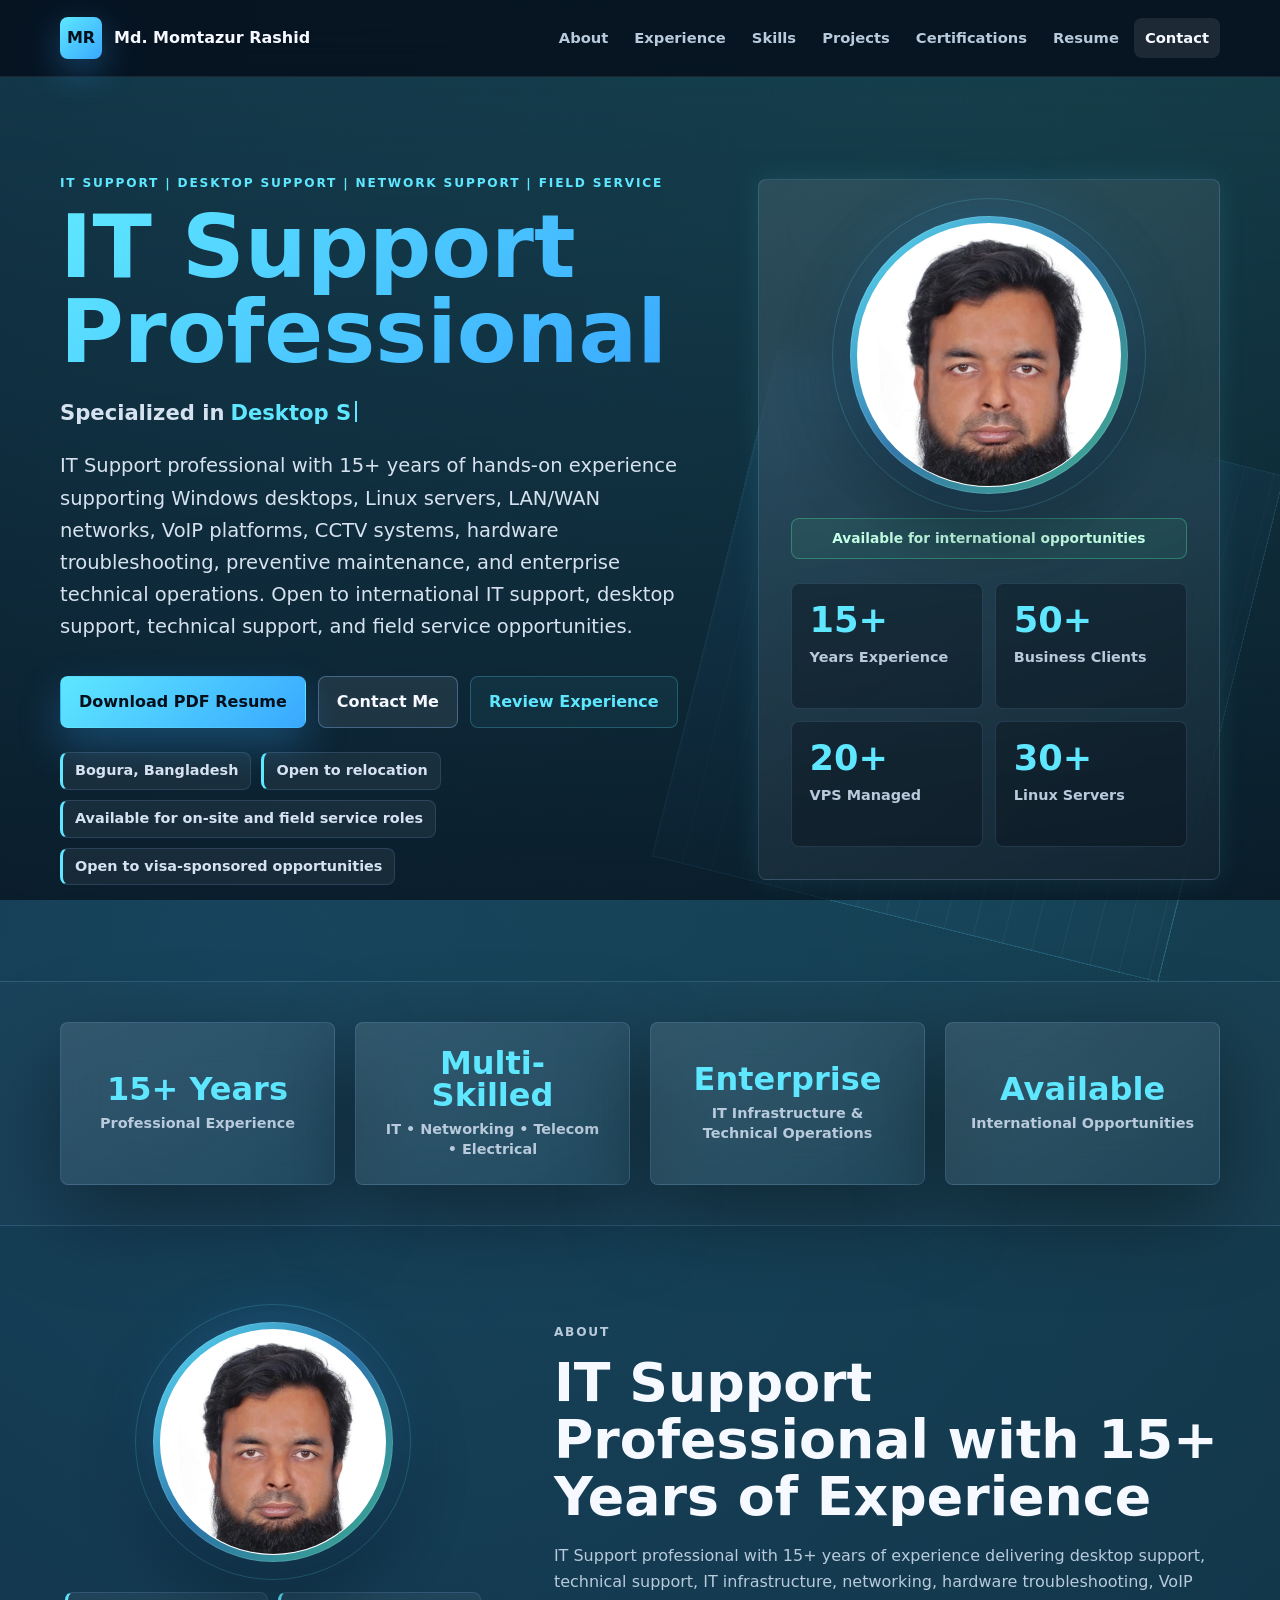
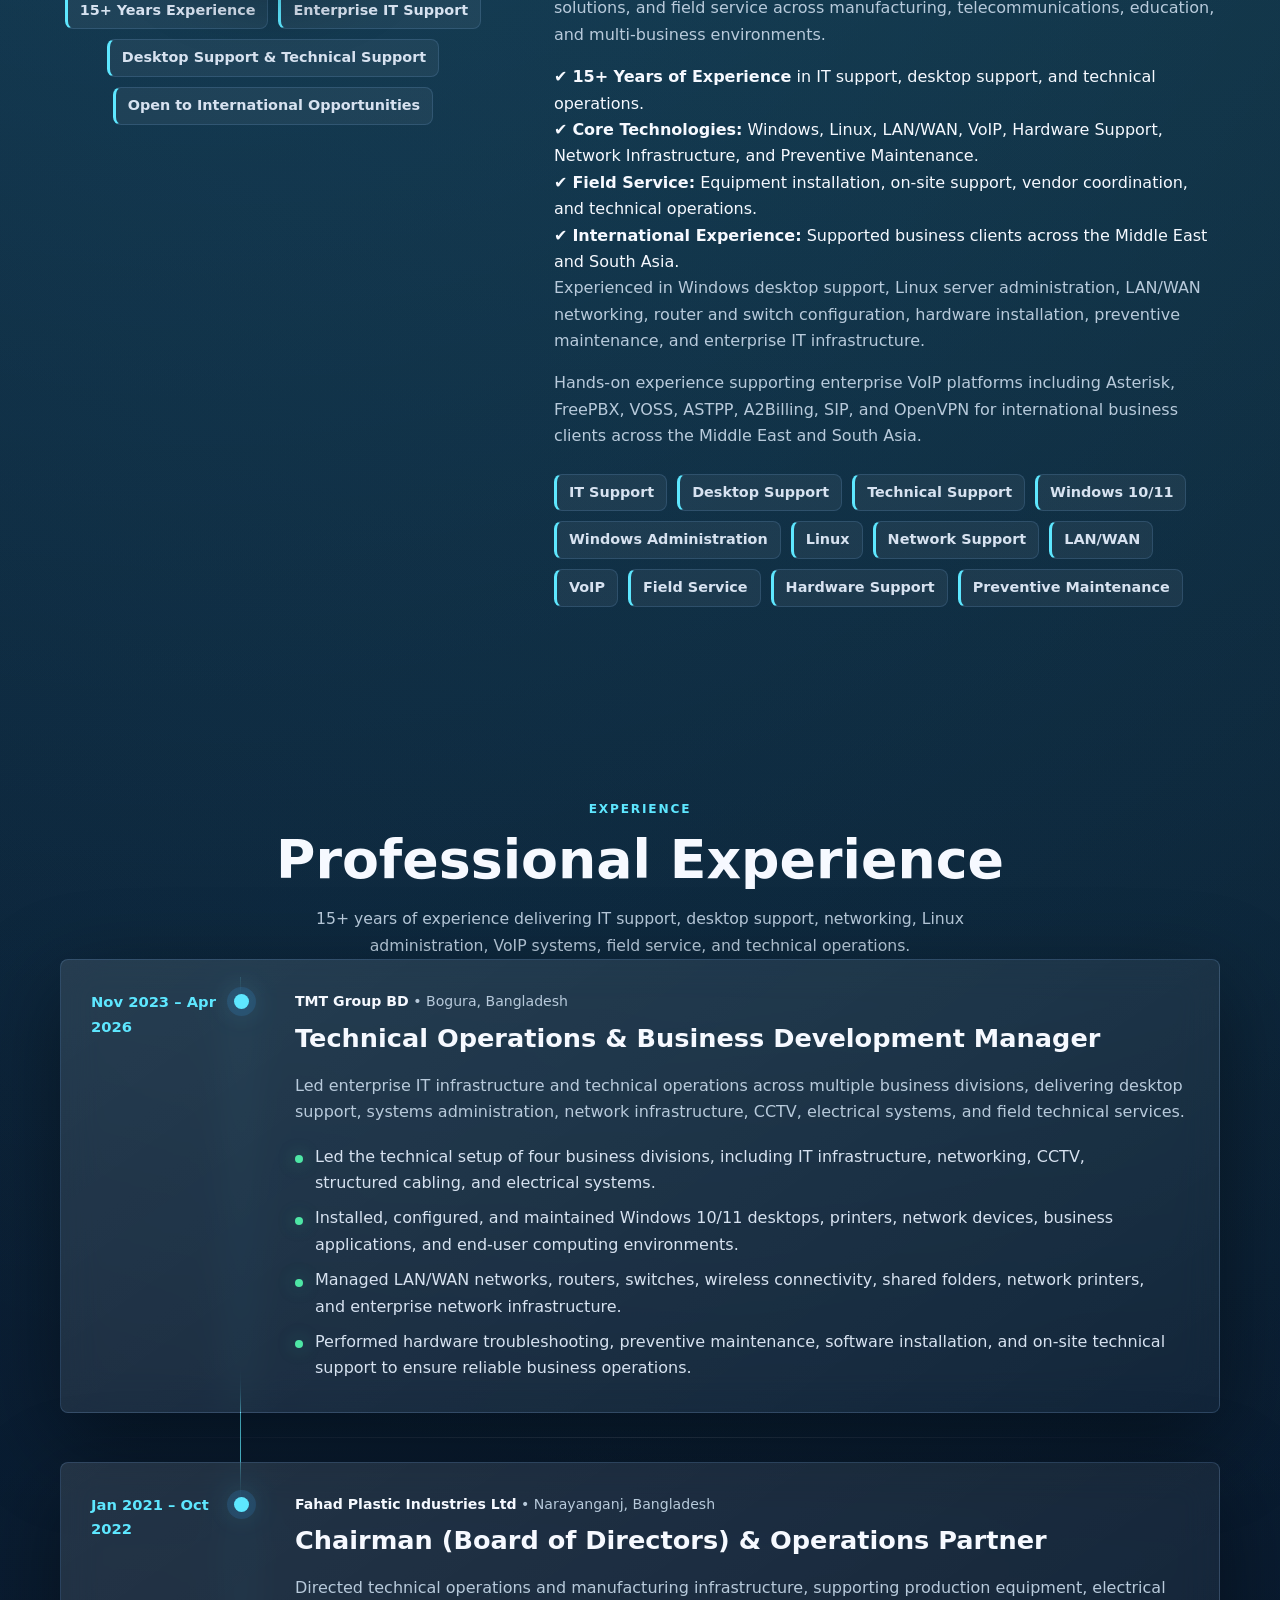
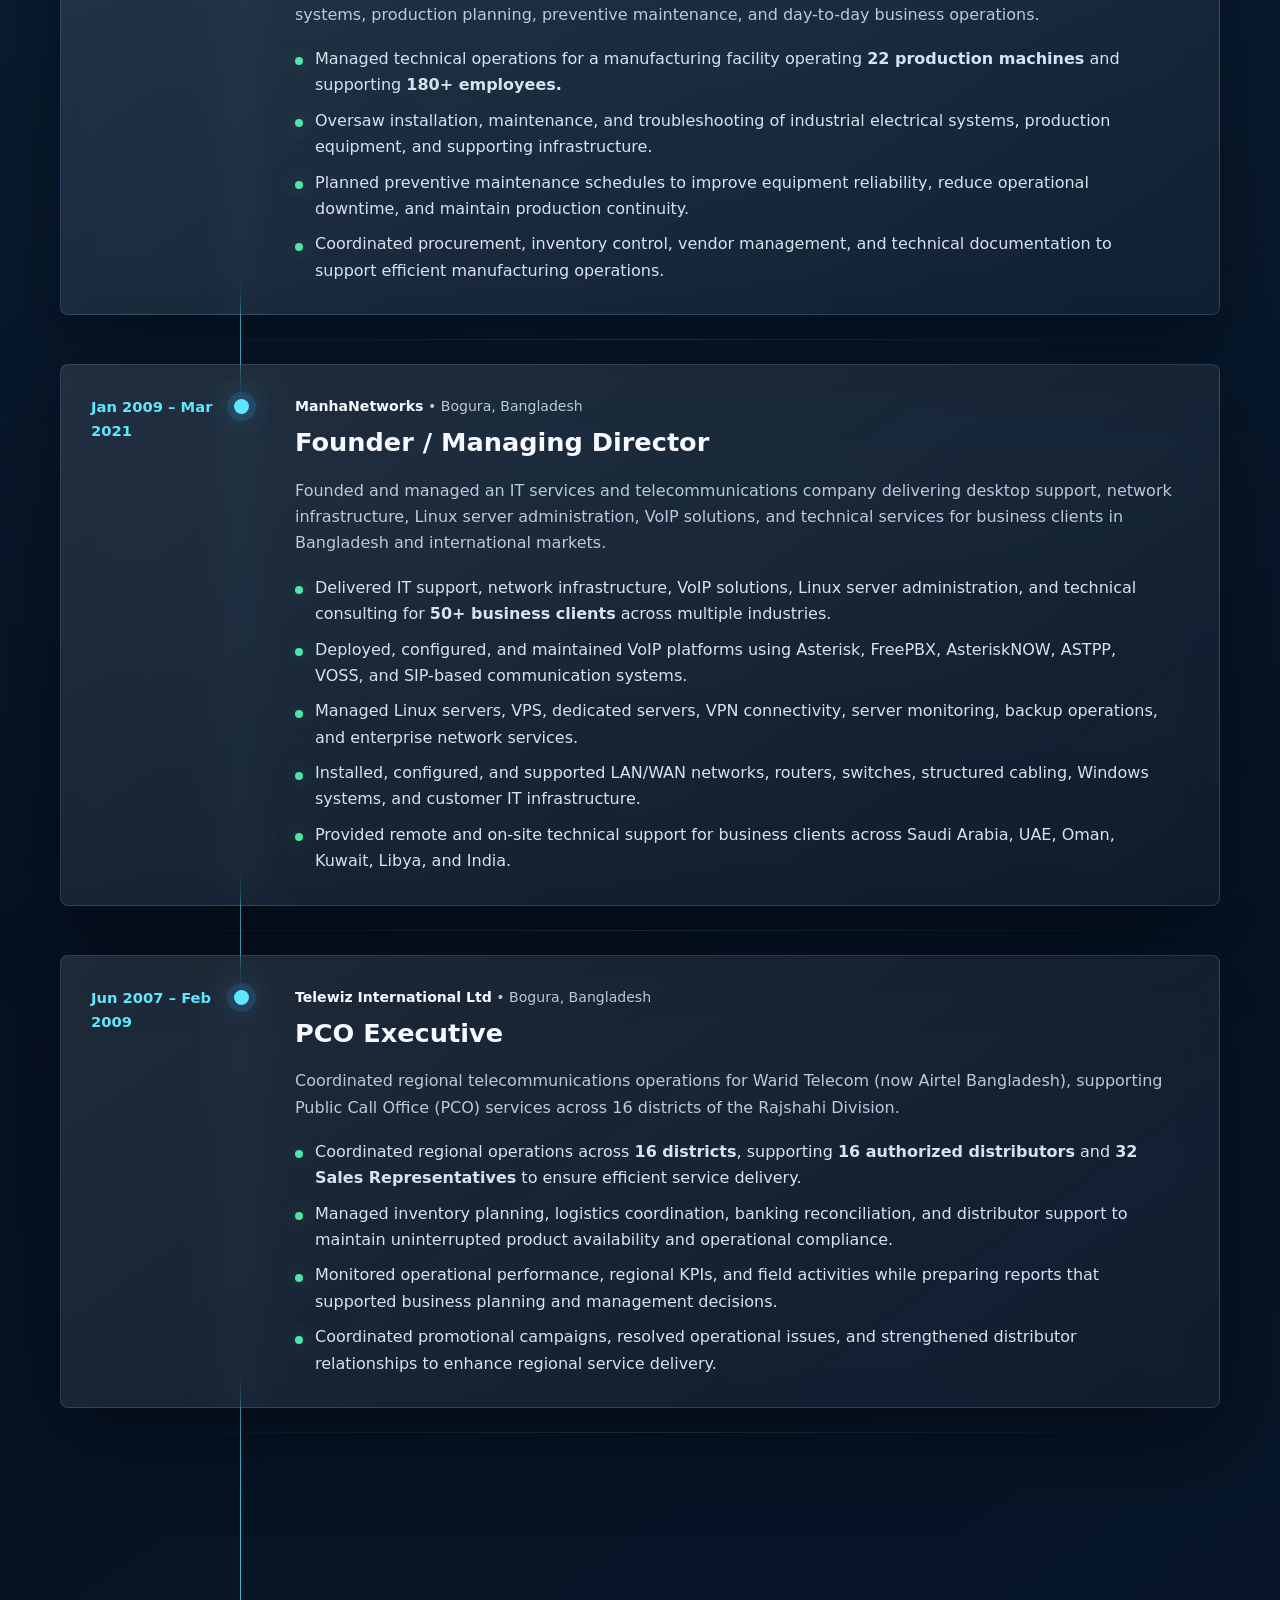
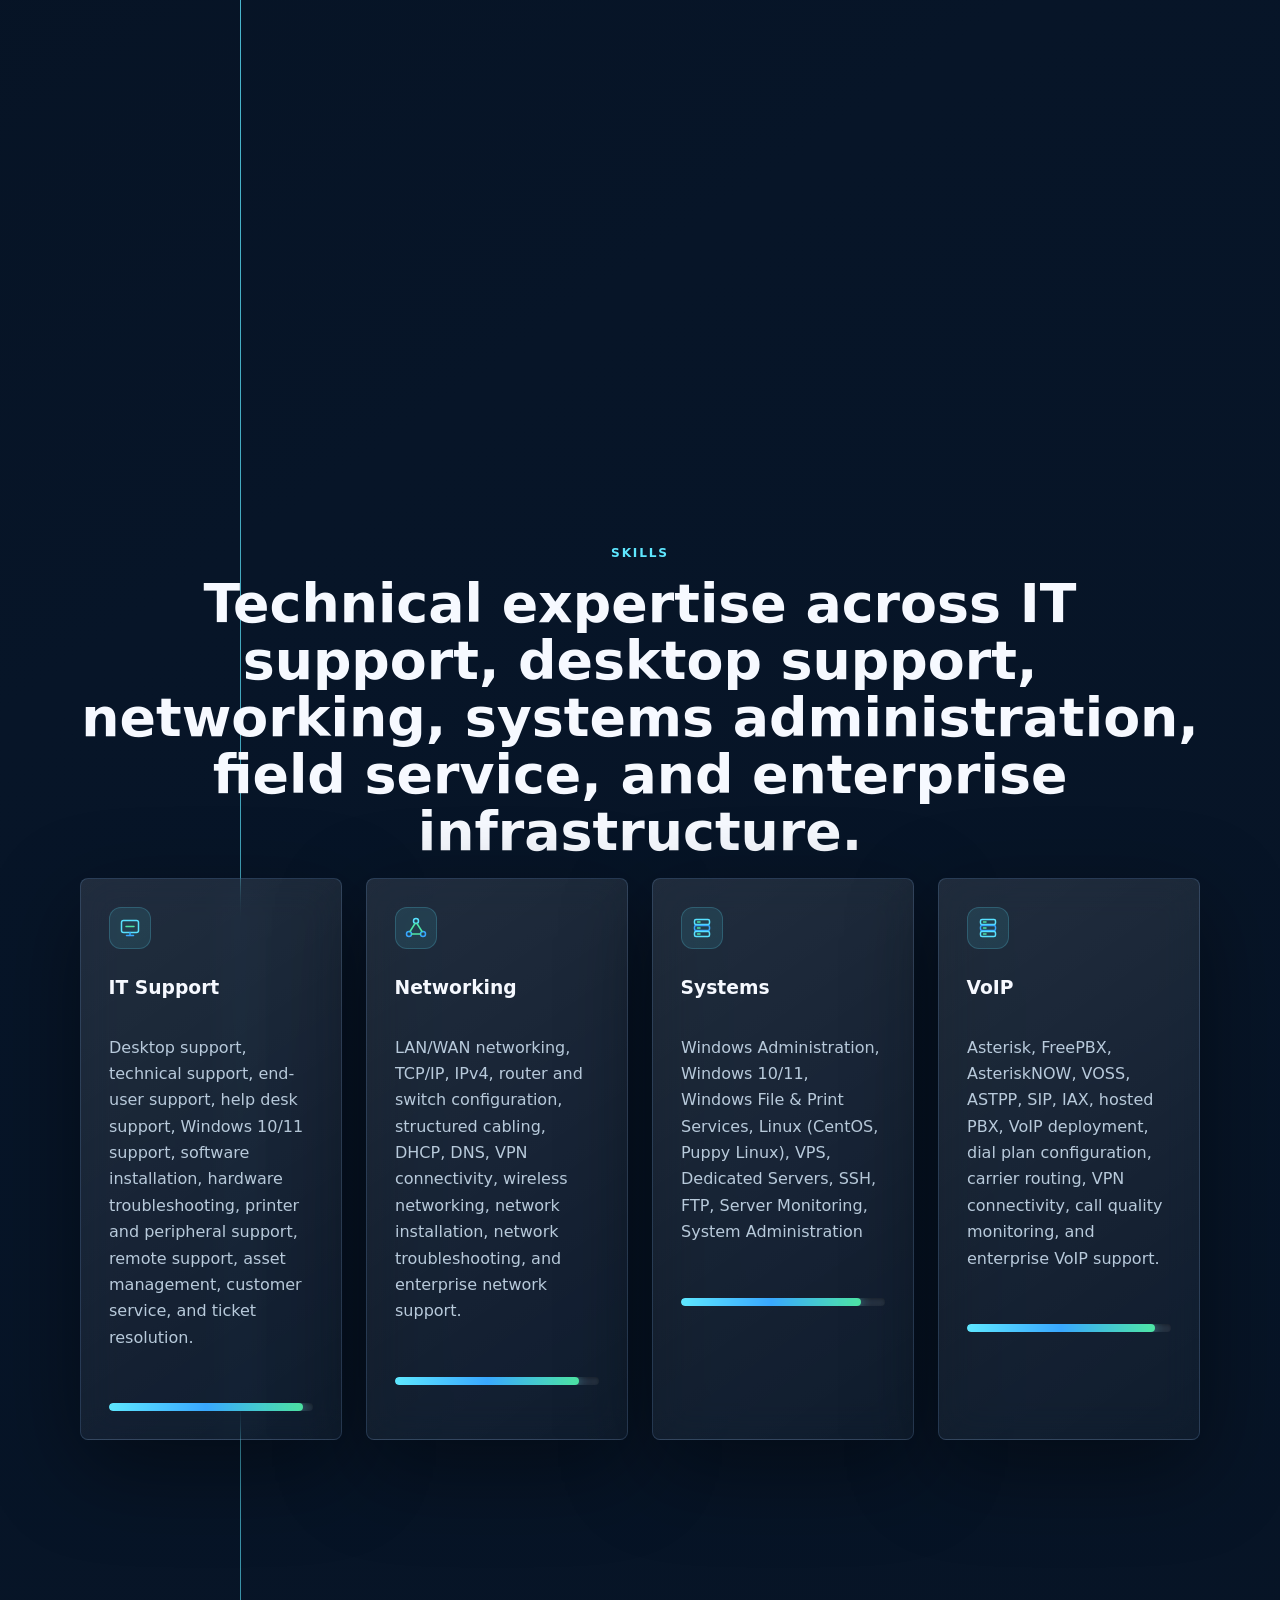
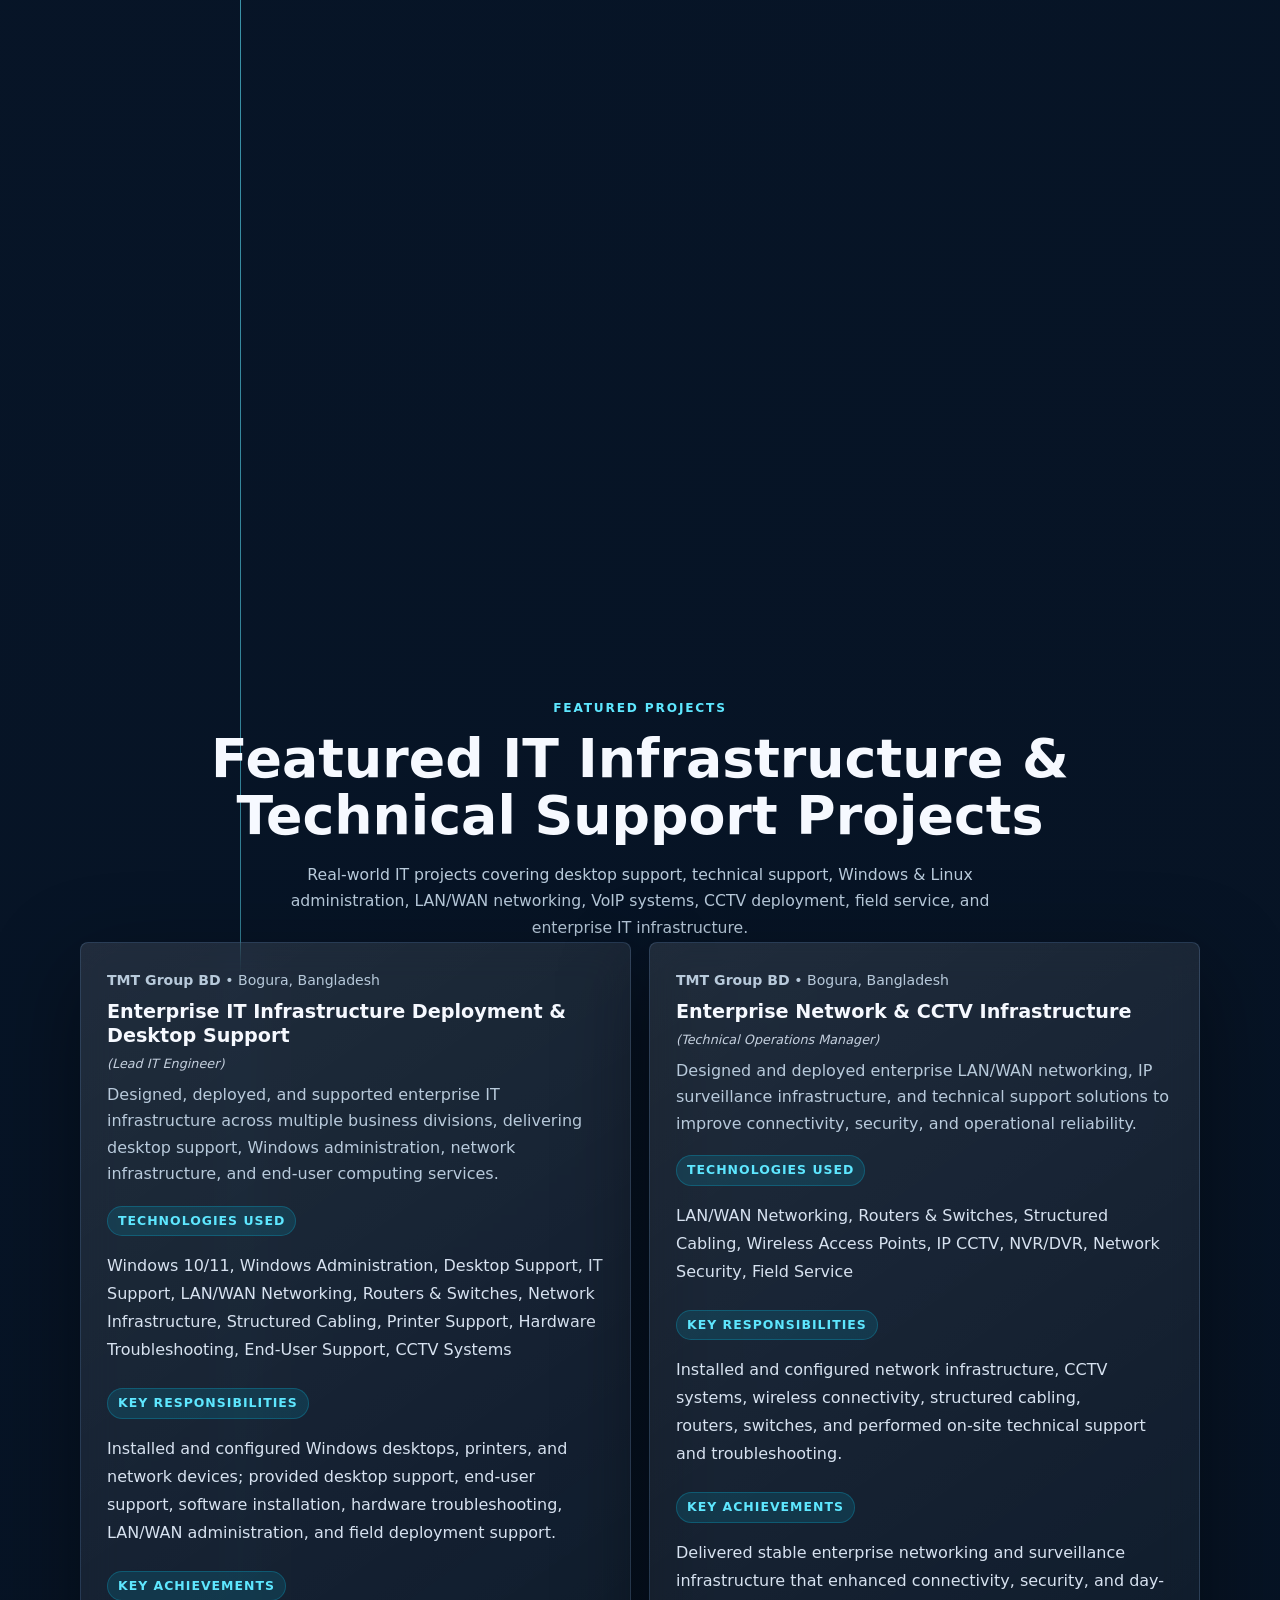
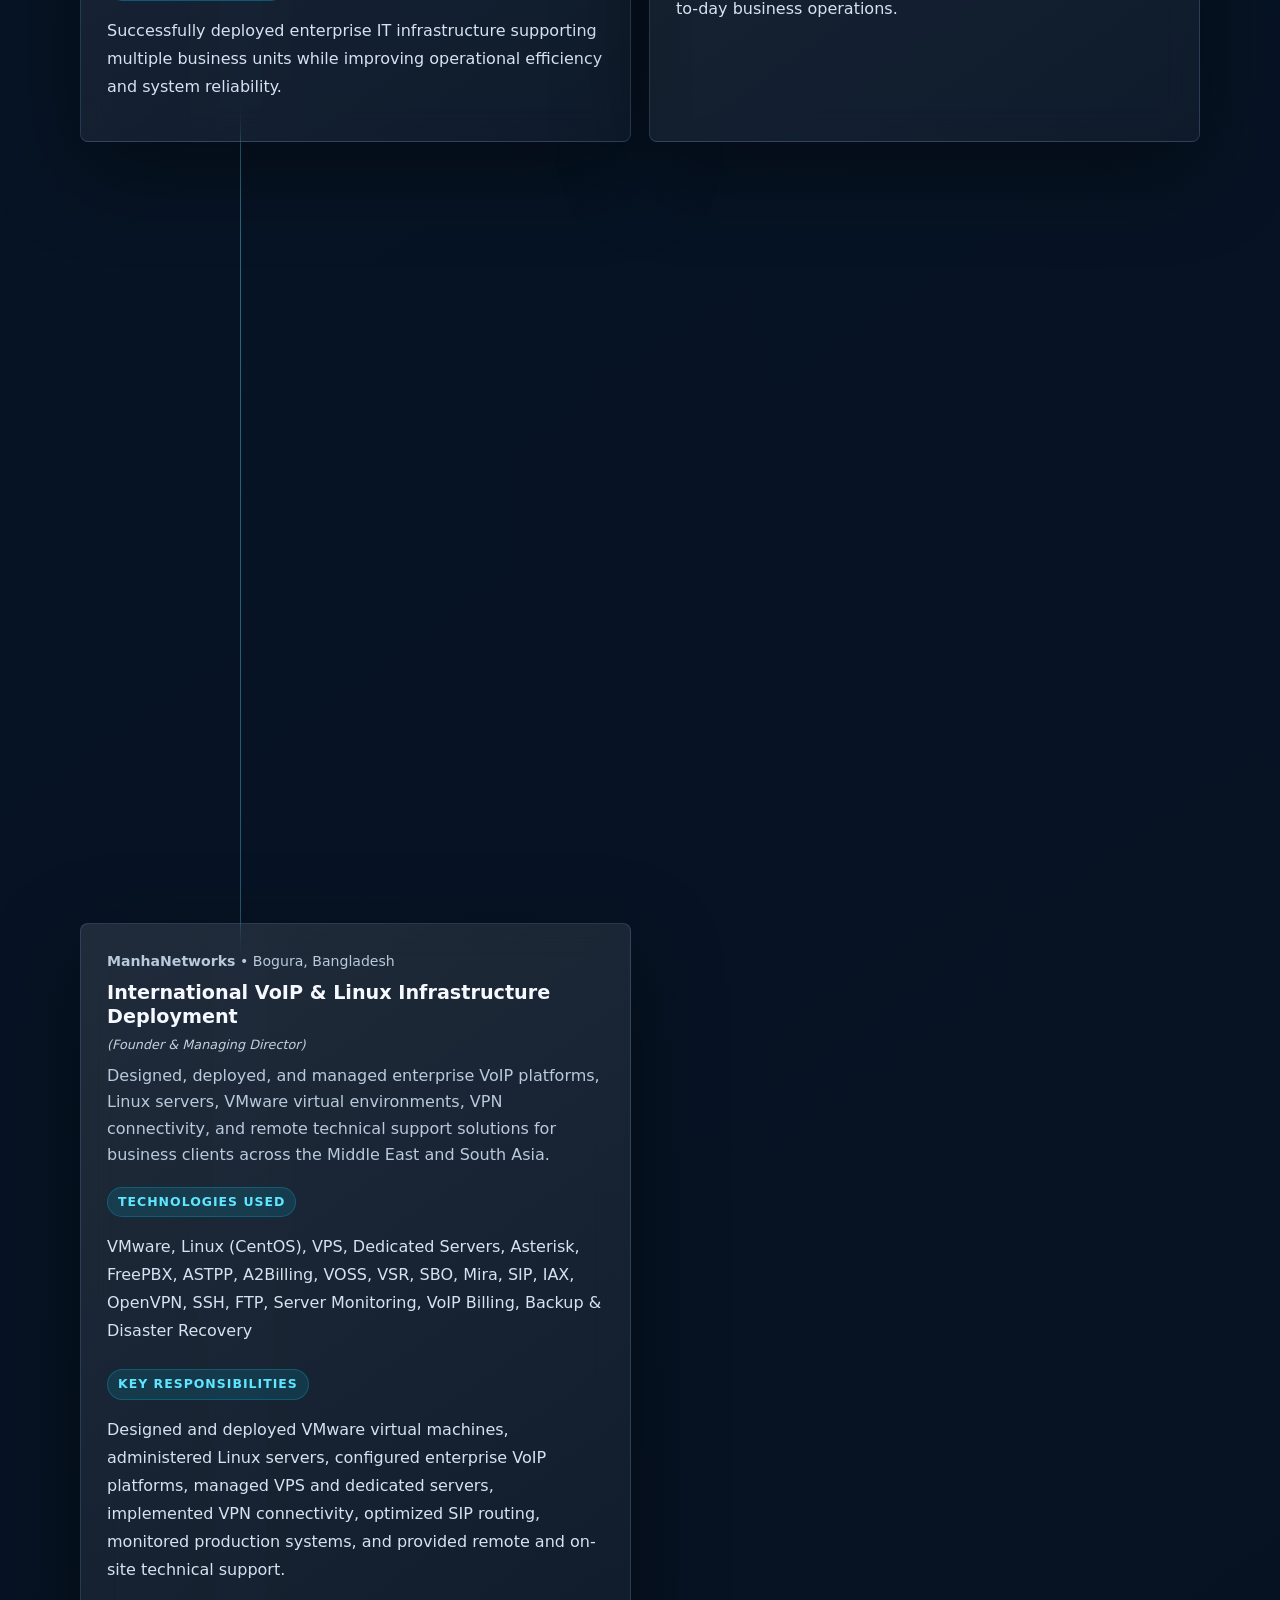
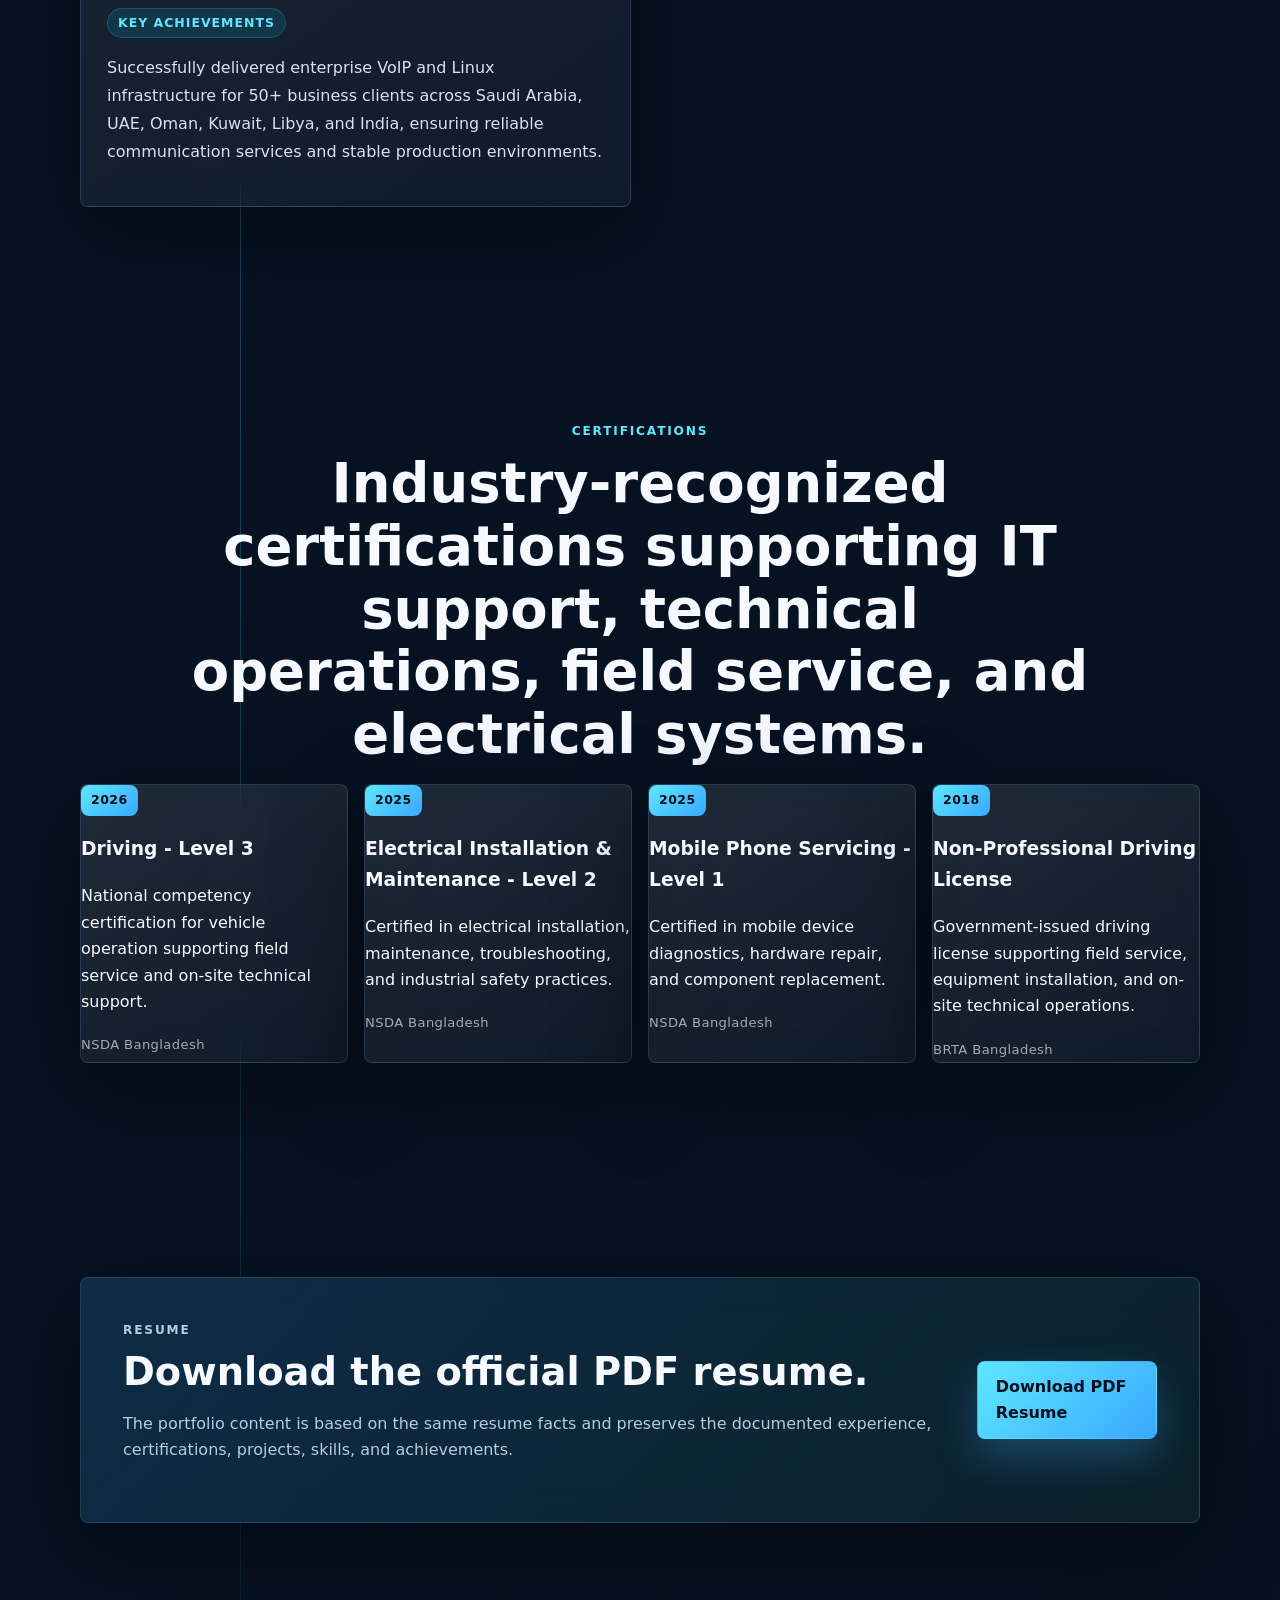
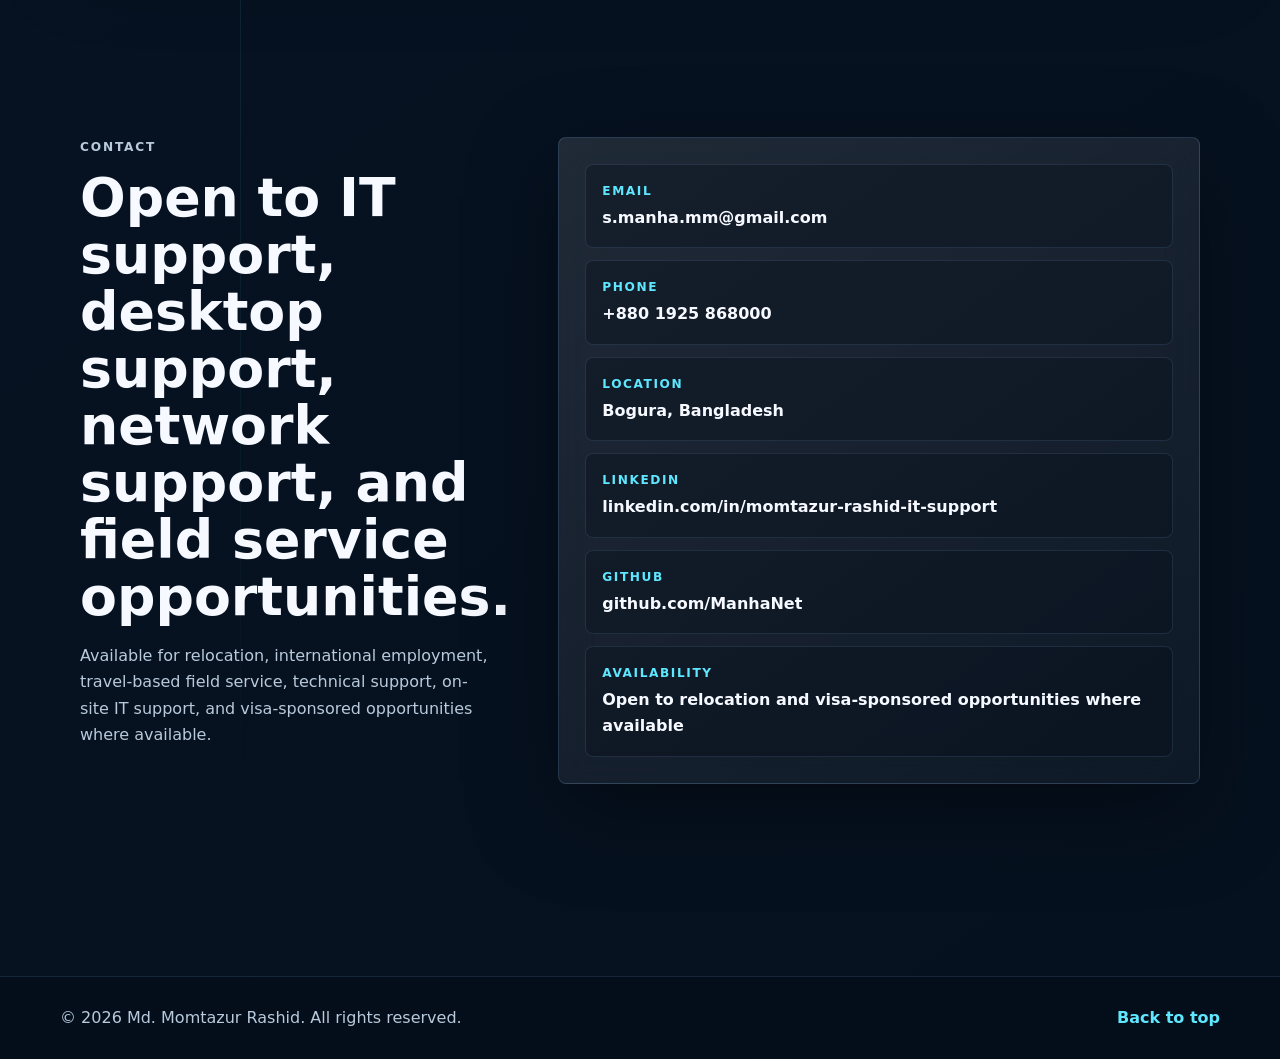
==== commit 69423e76: "Add Google Search Console verification" ====
--- a/index.html
+++ b/index.html
@@ -10,6 +10,7 @@
   <meta name="author" content="Md. Momtazur Rashid">
   <meta name="robots" content="index, follow, max-image-preview:large">
   <meta name="theme-color" content="#06111f">
+  <meta name="google-site-verification" content="gDpEWbF5jIFiAYYFTC6uHlX9bexP4YlXUKVcb75tYiU" />
   <meta property="og:type" content="profile">
   <meta property="og:site_name" content="Md. Momtazur Rashid Portfolio">
   <meta property="og:title" content="Md. Momtazur Rashid | IT Support Engineer | Desktop Support Engineer | Field Service Engineer">
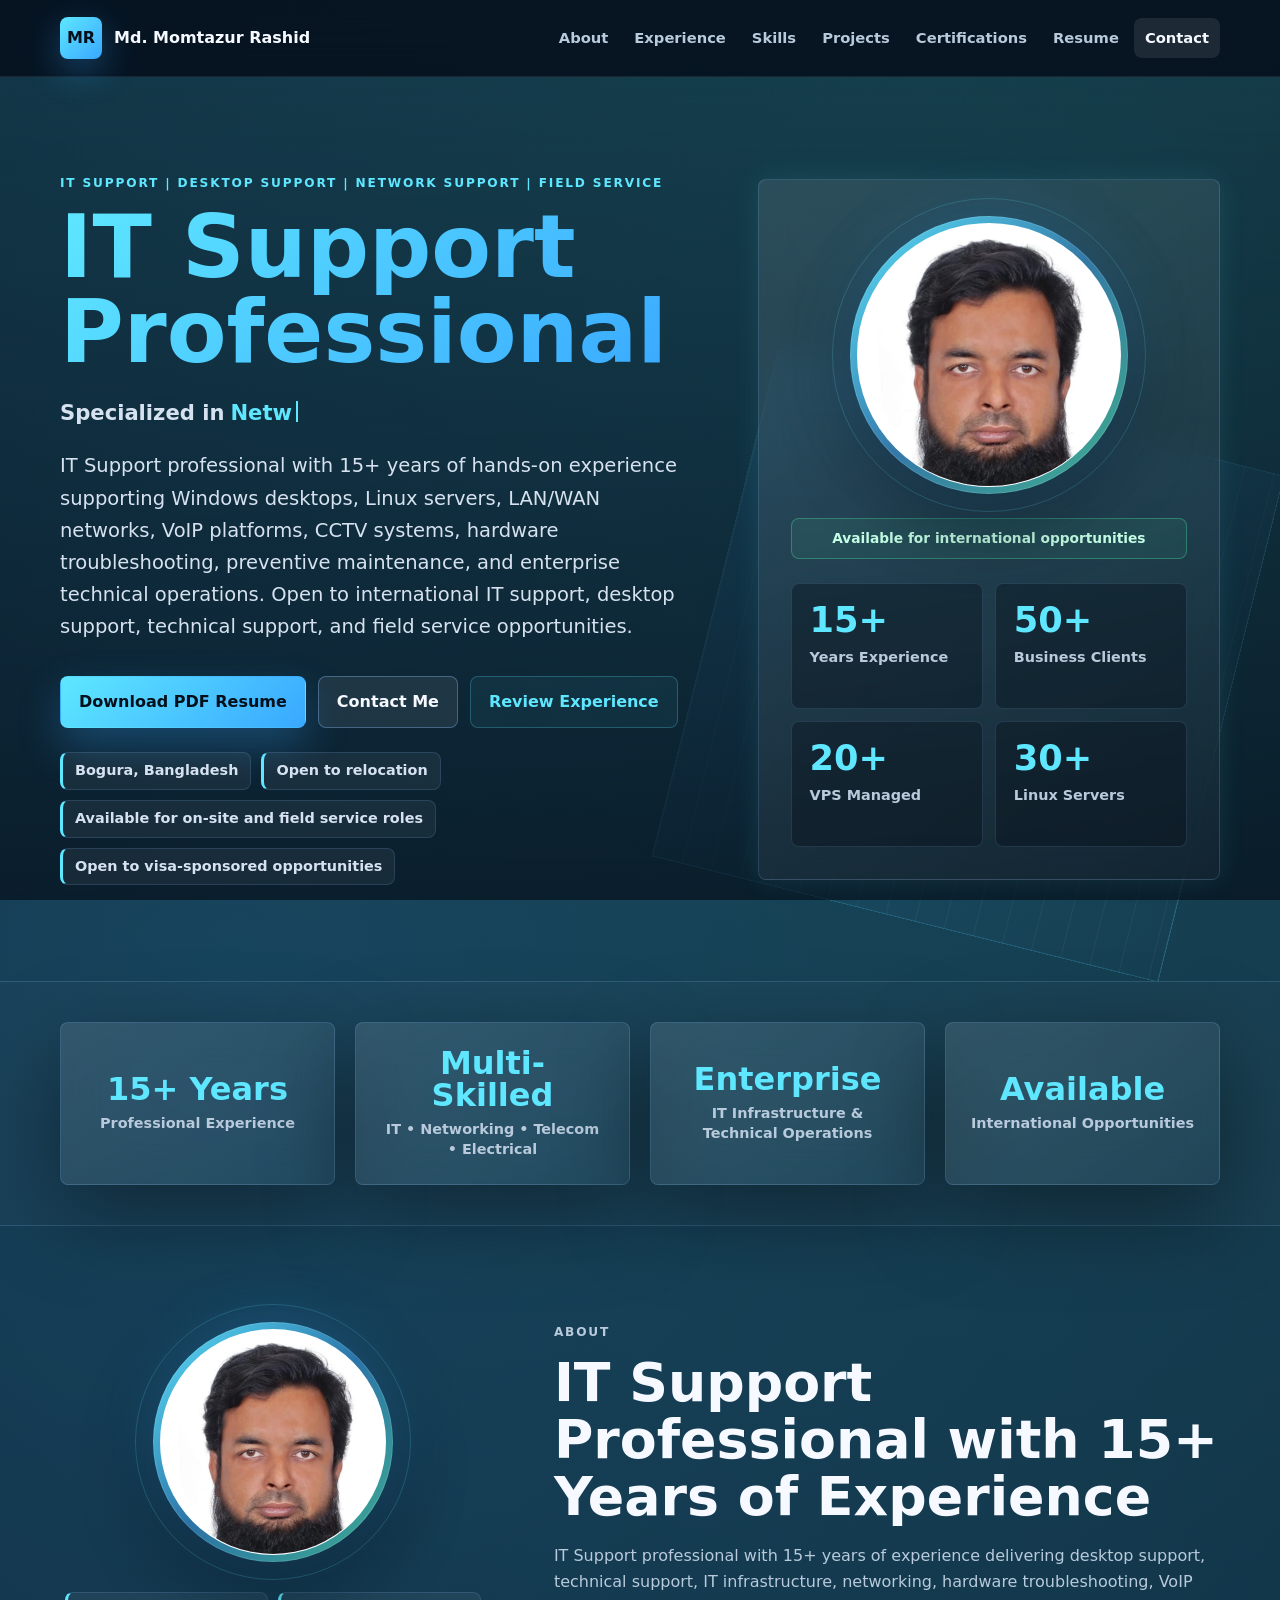
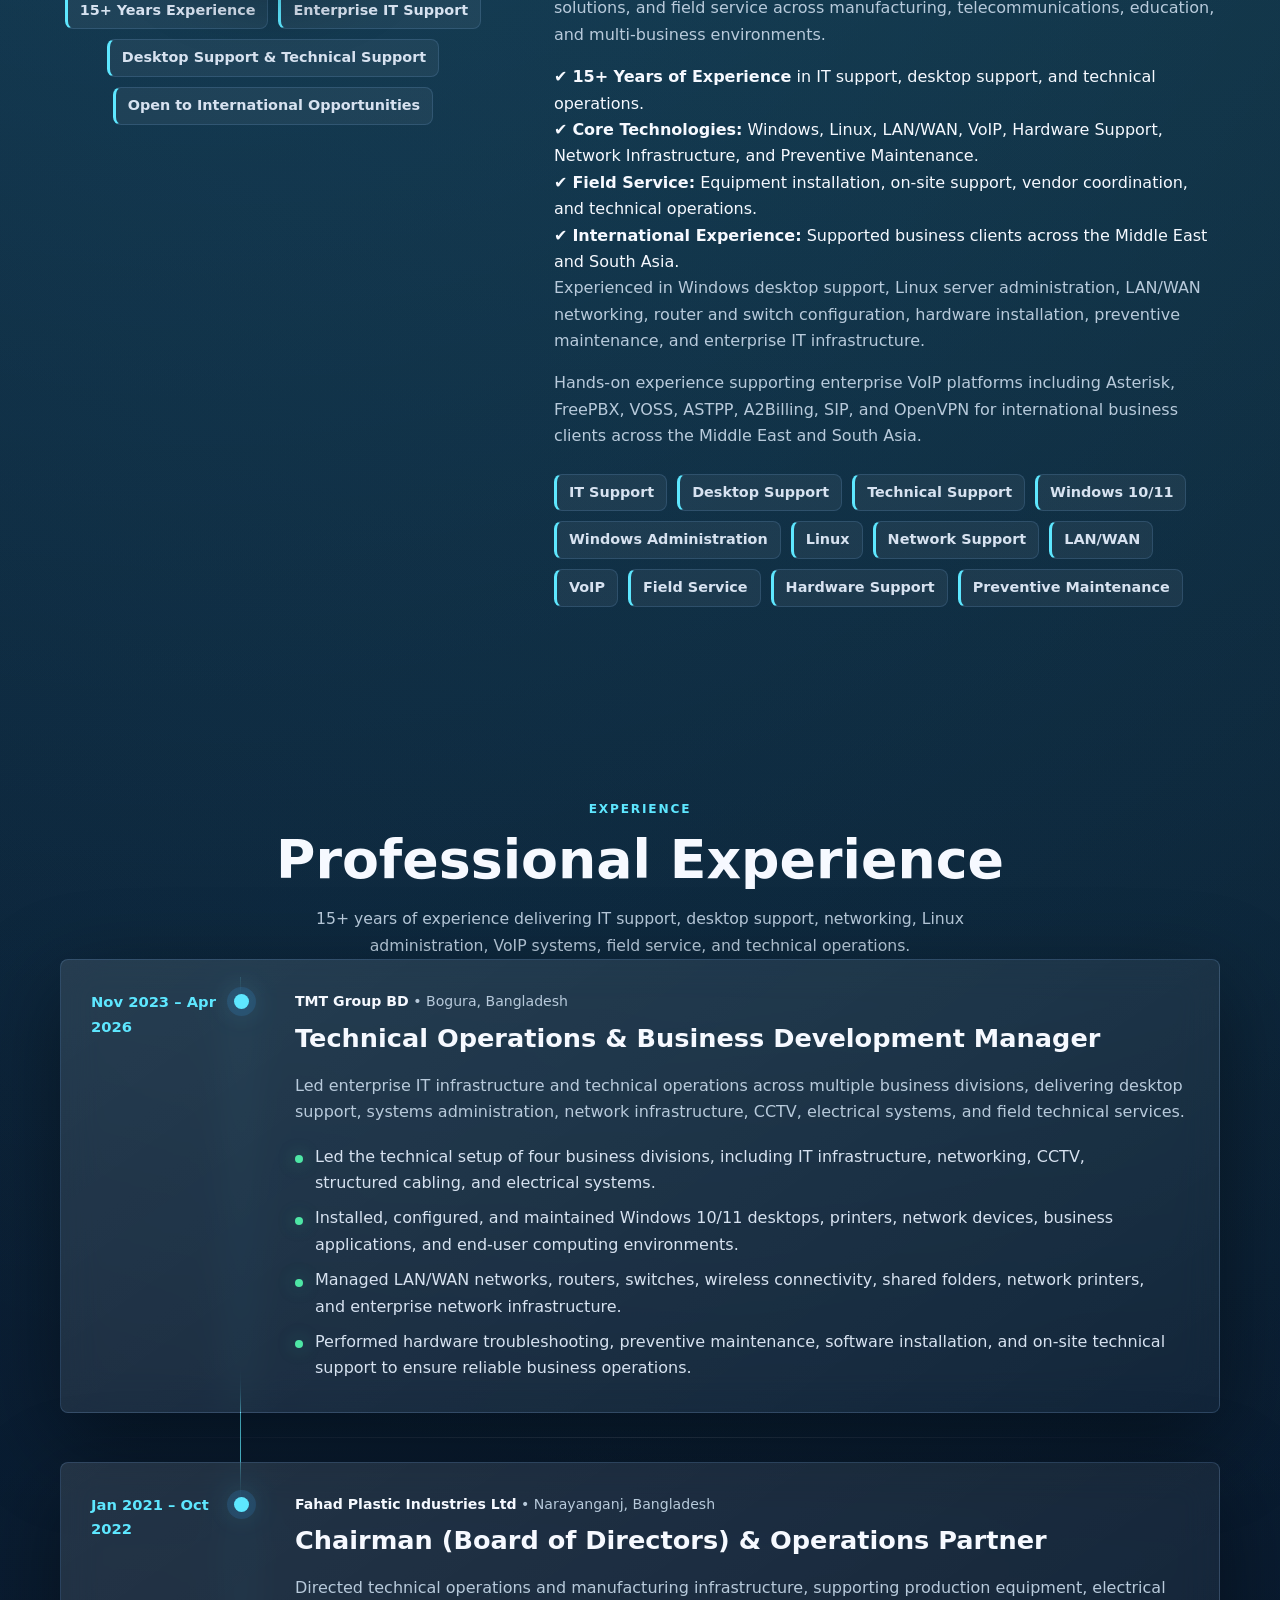
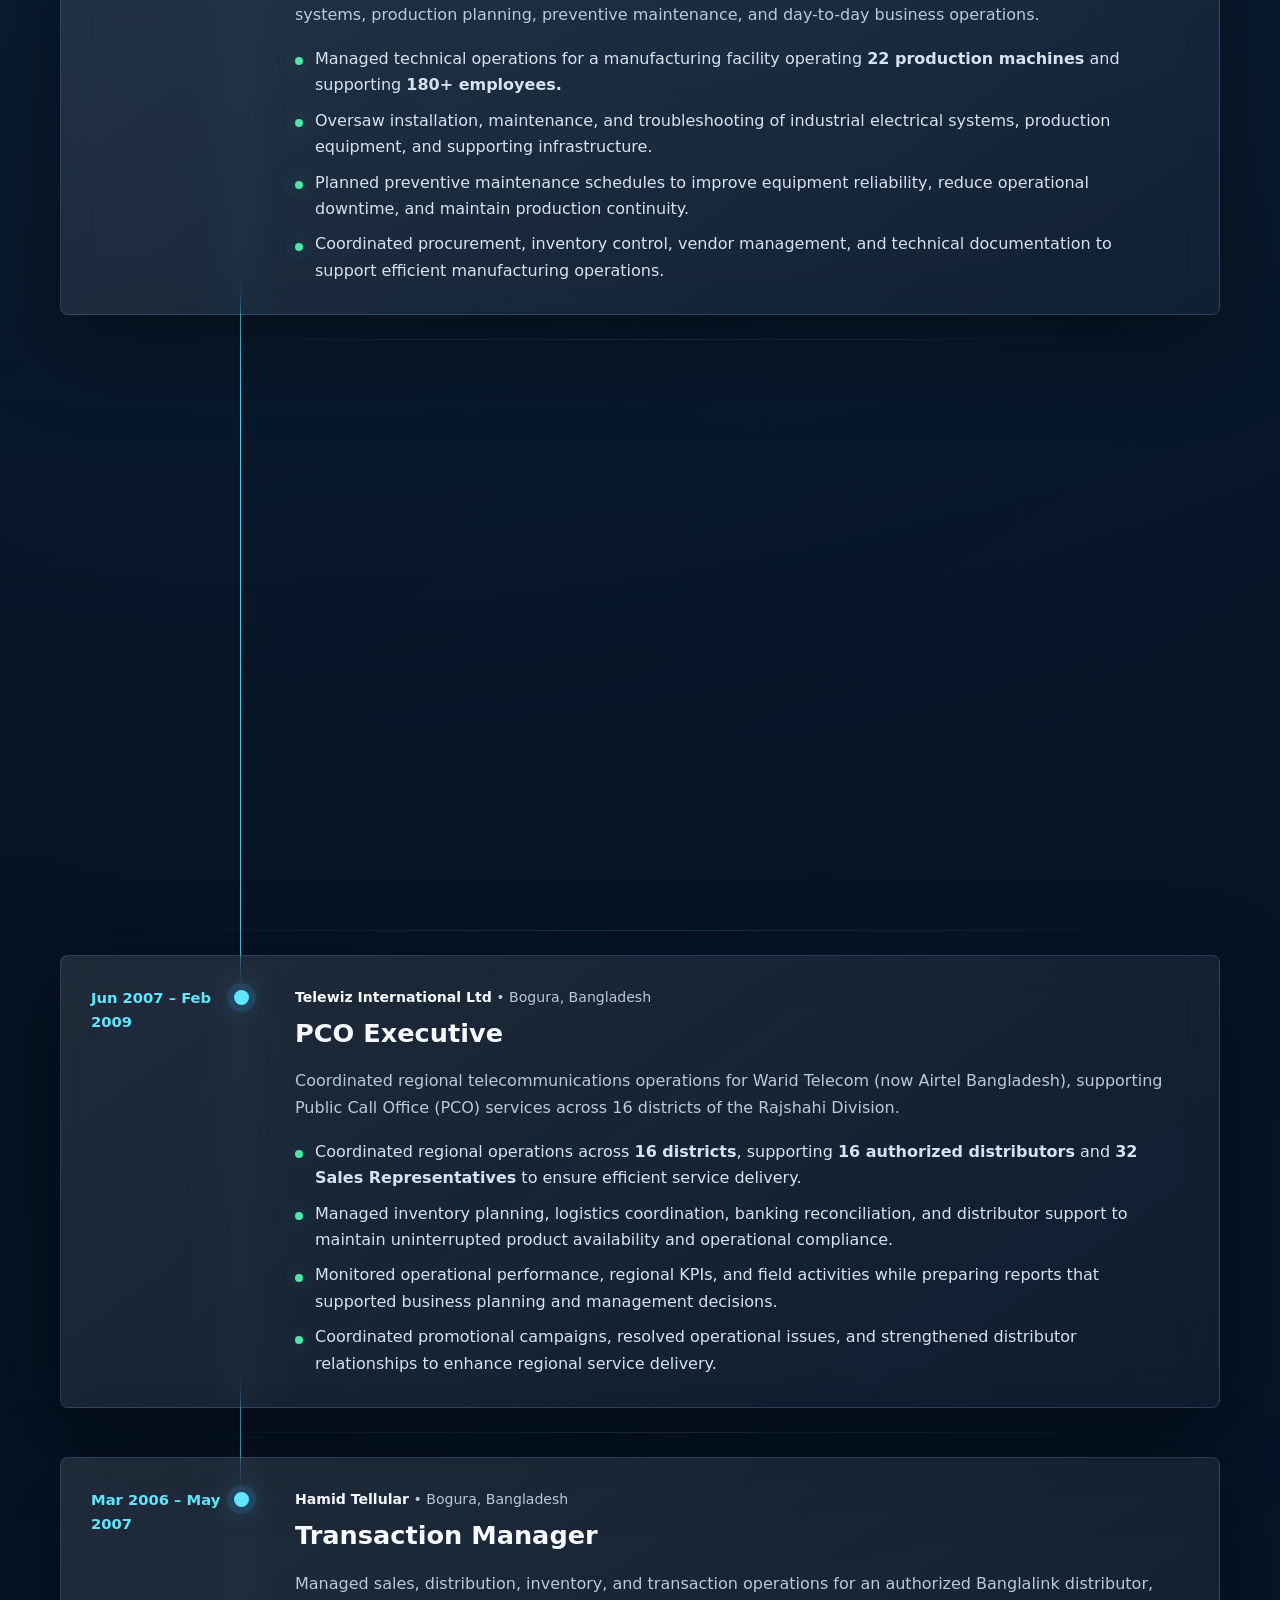
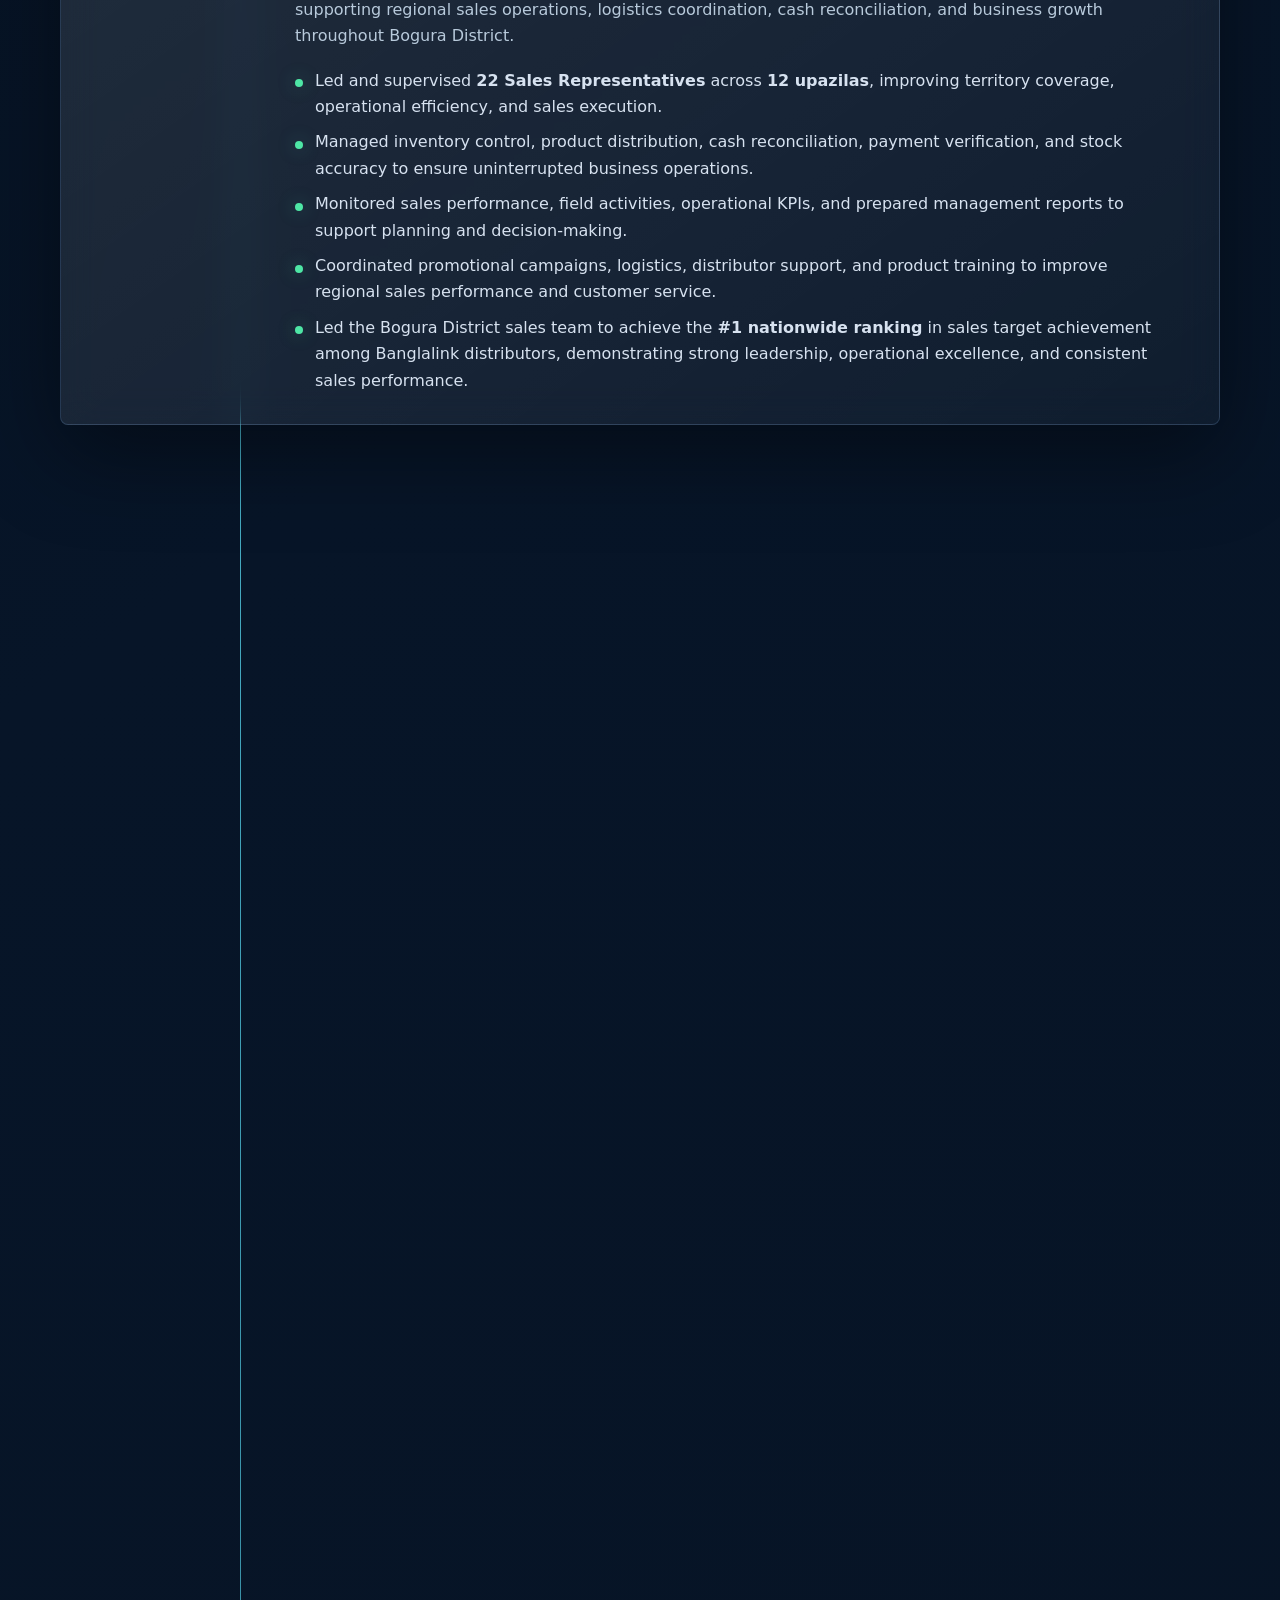
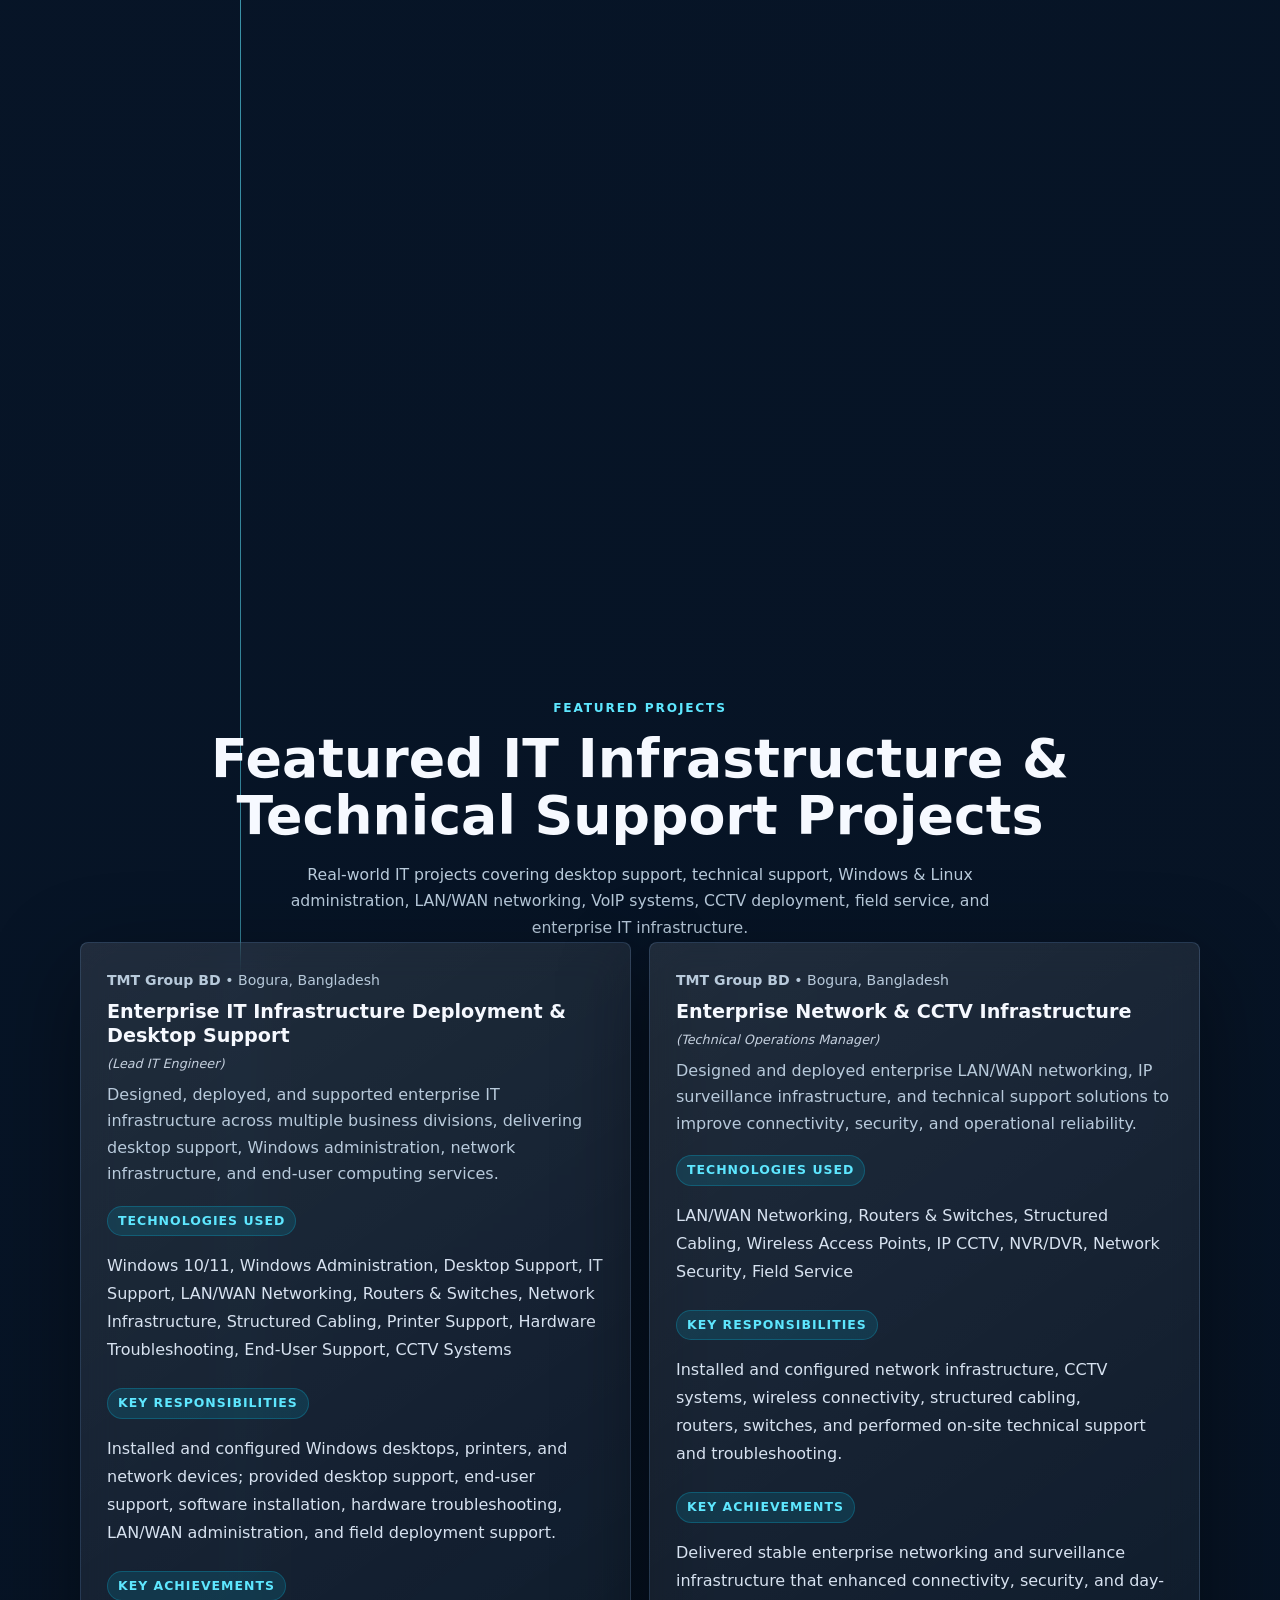
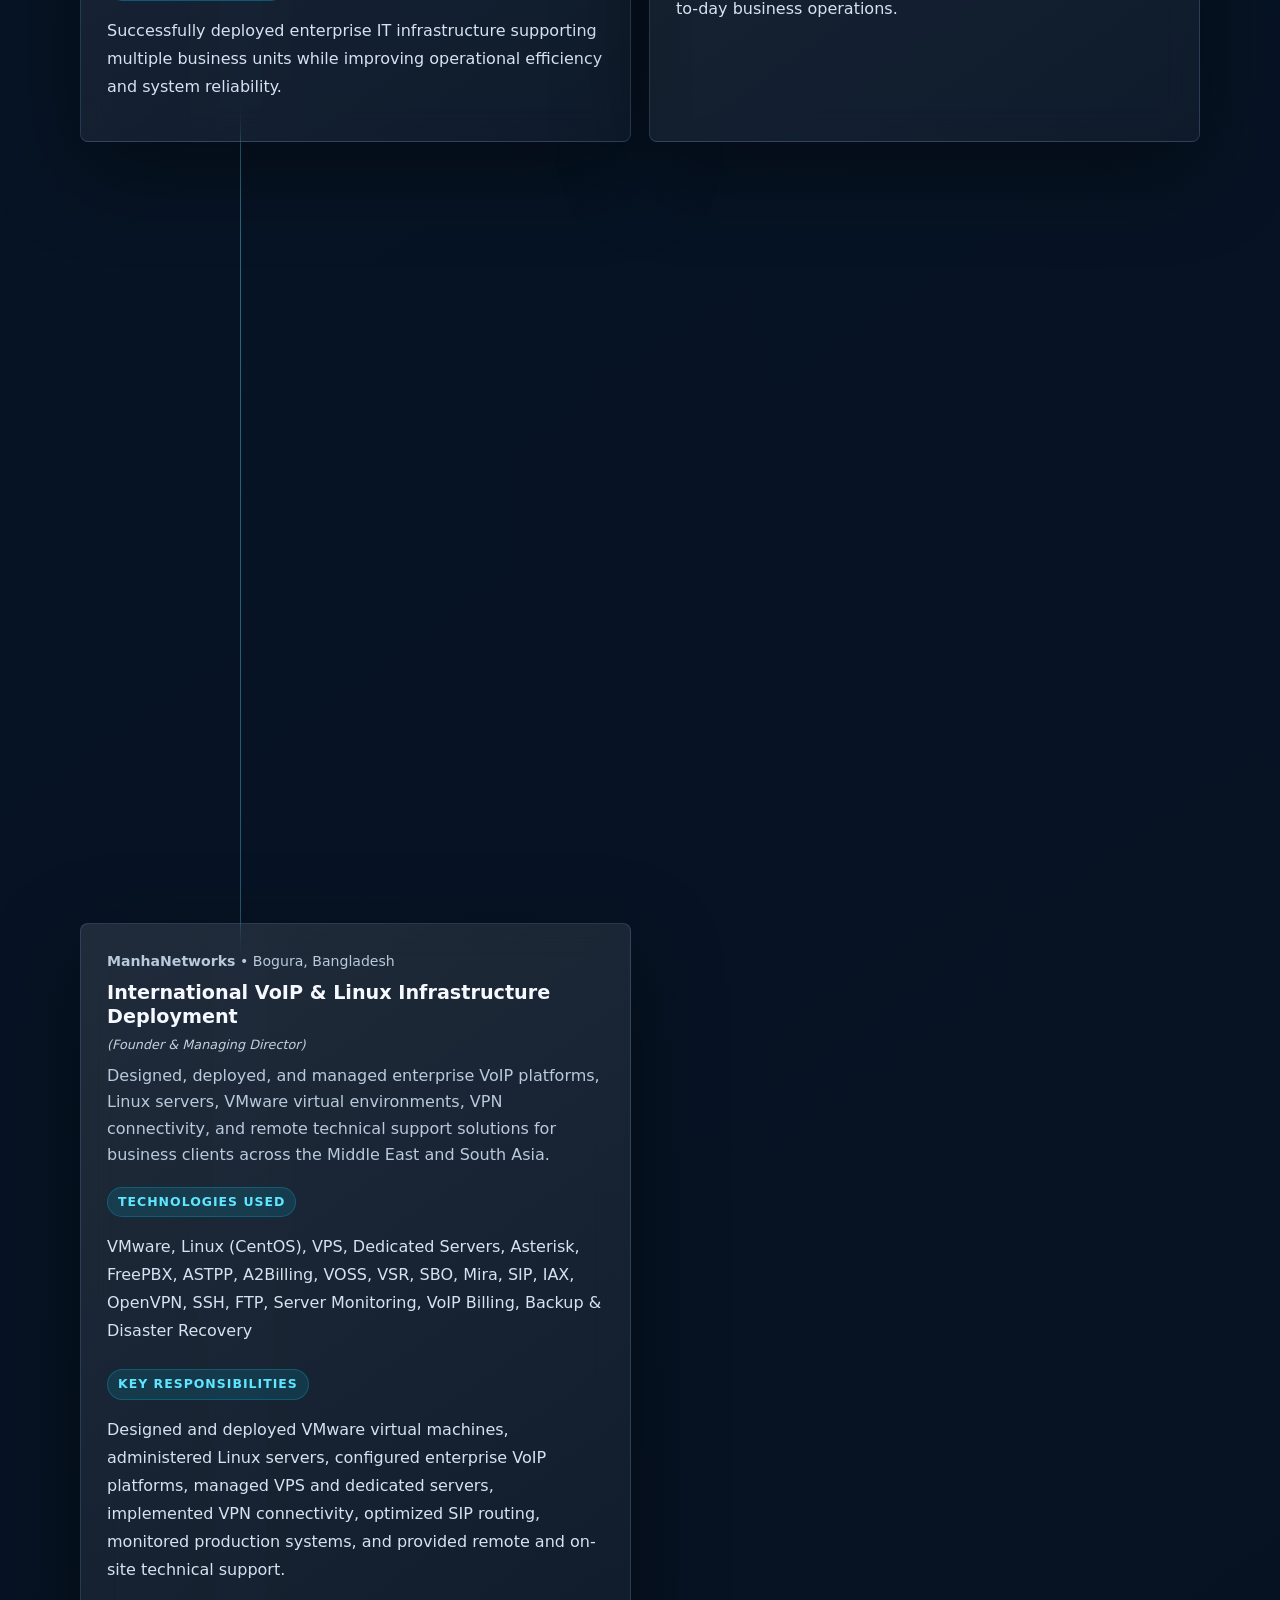
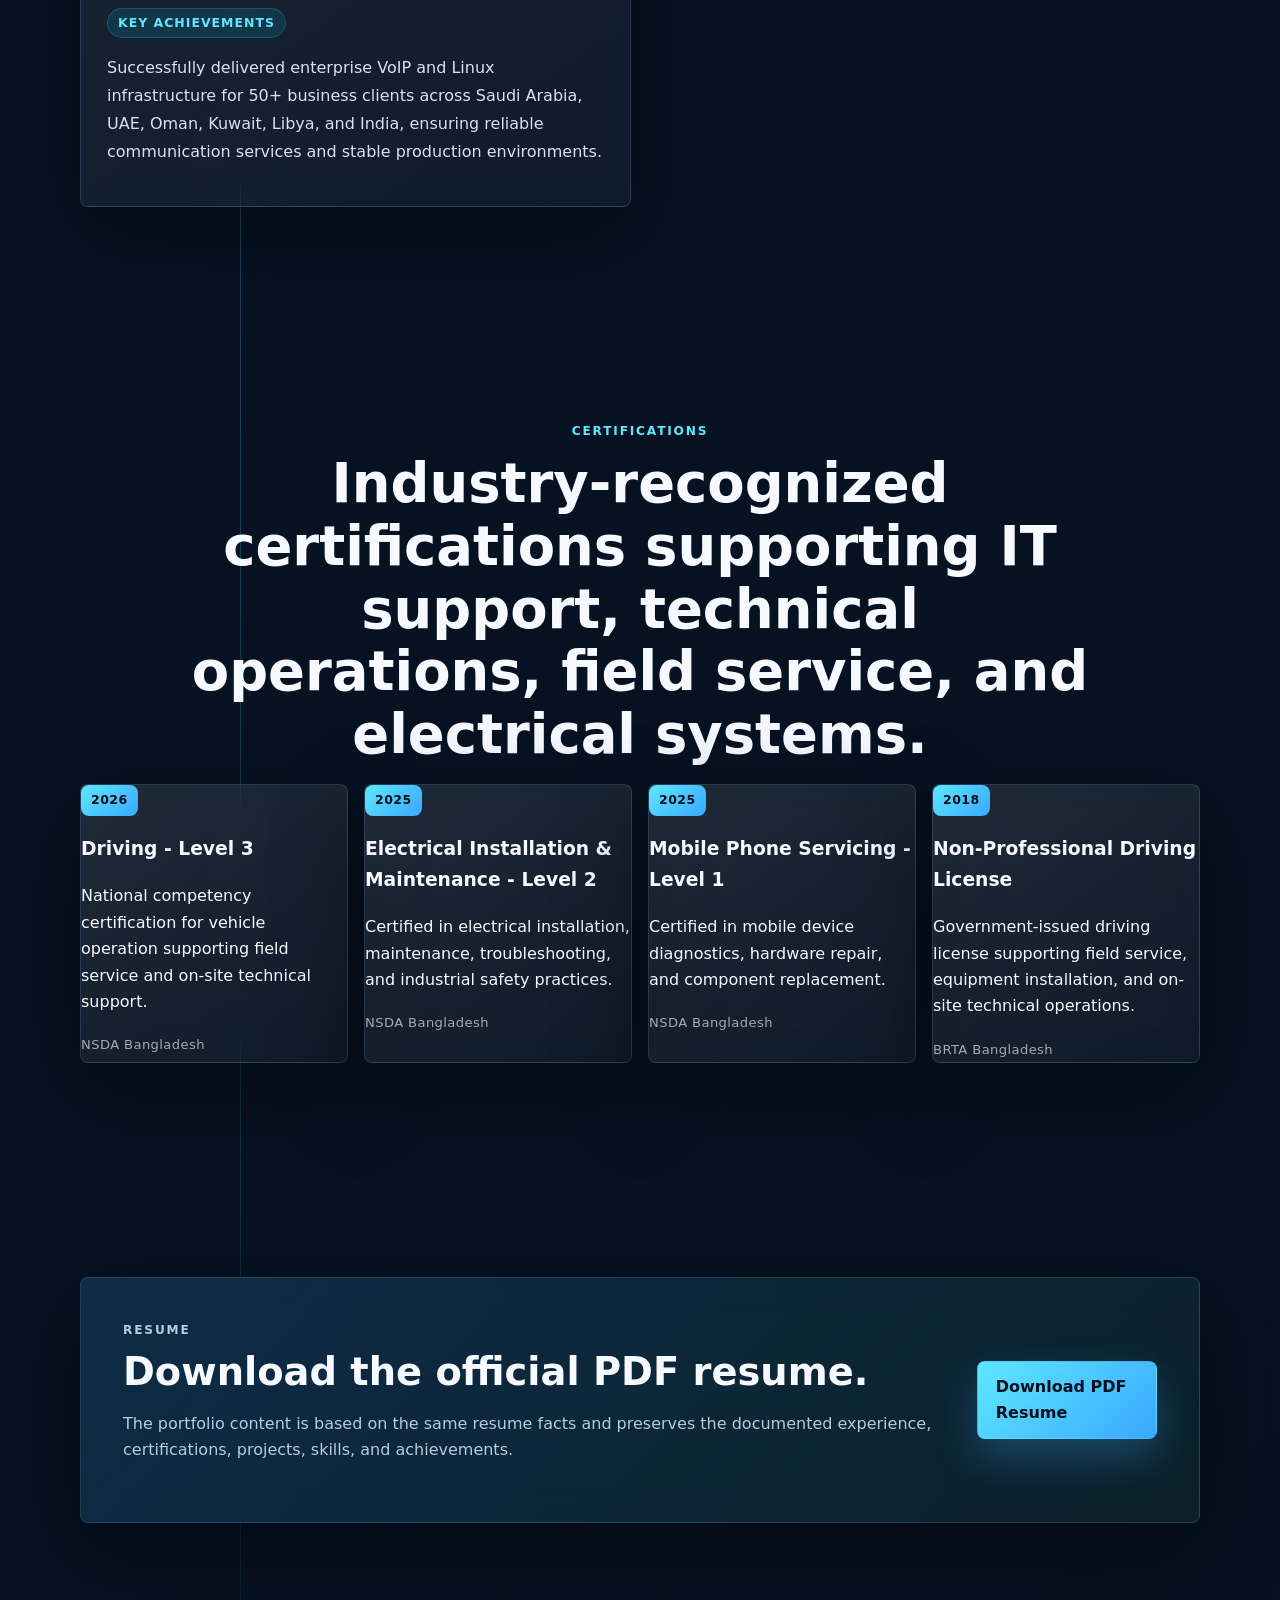
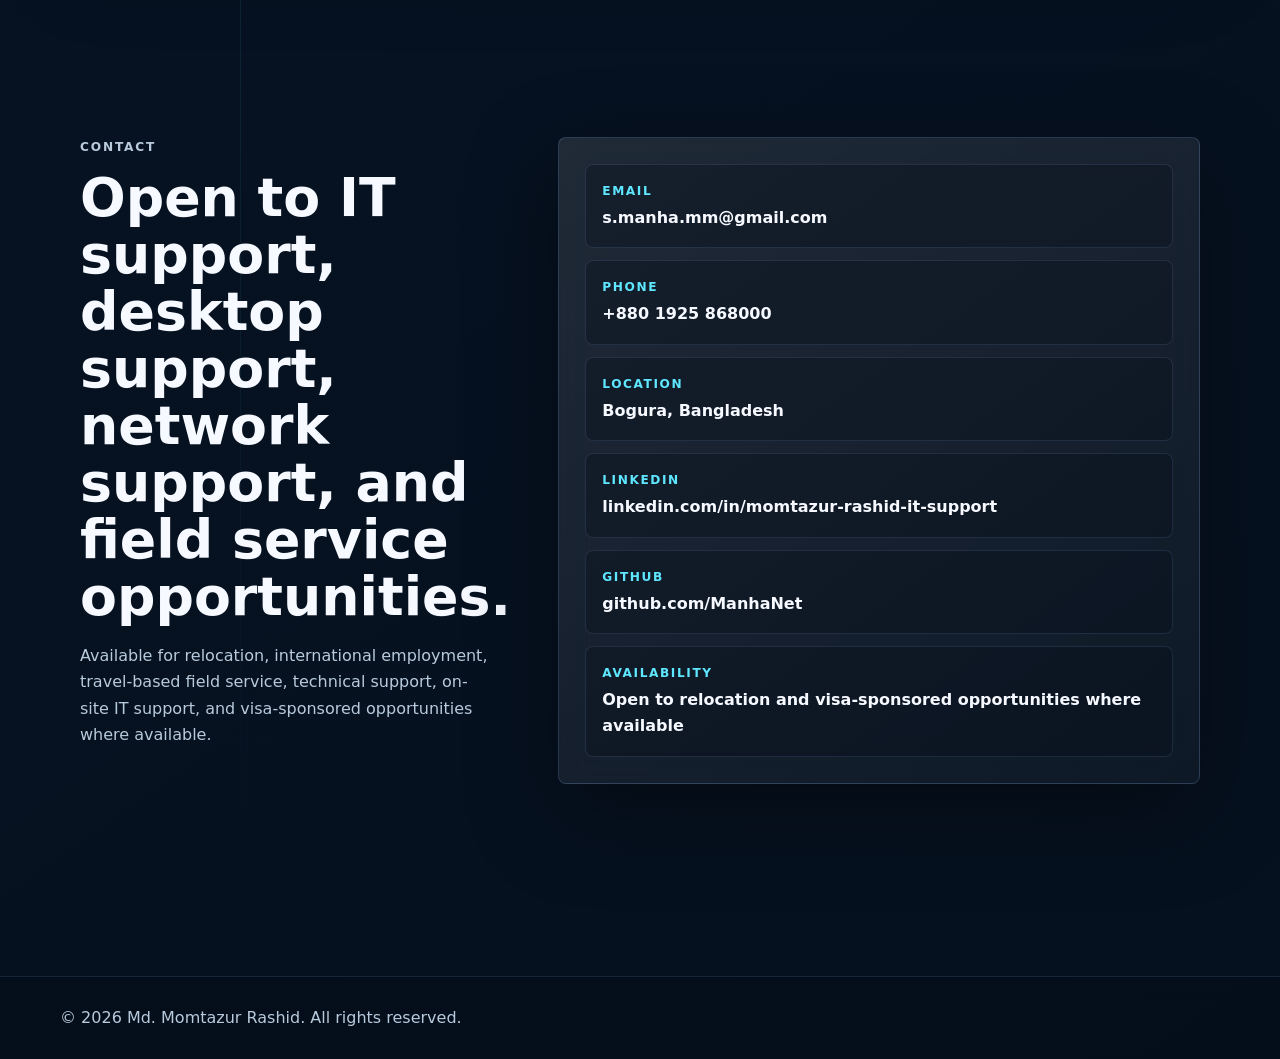
==== commit ac7605ae: "Update portfolio" ====
--- a/index.html
+++ b/index.html
@@ -10,6 +10,9 @@
   <meta name="author" content="Md. Momtazur Rashid">
   <meta name="robots" content="index, follow, max-image-preview:large">
   <meta name="theme-color" content="#06111f">
+  <meta name="color-scheme" content="dark light">
+  <meta name="referrer" content="strict-origin-when-cross-origin">
+  <meta name="apple-mobile-web-app-status-bar-style" content="black-translucent">
   <meta name="google-site-verification" content="gDpEWbF5jIFiAYYFTC6uHlX9bexP4YlXUKVcb75tYiU" />
   <meta property="og:type" content="profile">
   <meta property="og:site_name" content="Md. Momtazur Rashid Portfolio">
@@ -25,20 +28,43 @@
   <meta name="twitter:image:alt" content="Professional profile photo of Md. Momtazur Rashid">
   <title>Md. Momtazur Rashid | IT Support Engineer | Desktop Support Engineer | Field Service Engineer</title>
   <link rel="canonical" href="https://portfolio.s-manha-mm.workers.dev/">
-  <link rel="icon" type="image/svg+xml" href="assets/icons/favicon.svg">
-  <link rel="preload" href="assets/images/md-momtazur-rashid-headshot.webp" as="image" type="image/webp">
-  <link rel="preload" href="style.css" as="style">
-  <link rel="stylesheet" href="style.css">
+  <!-- svg -->
+<link rel="icon" type="image/svg+xml" href="/assets/icons/favicon.svg">
+
+<!-- png fallback -->
+<link rel="icon" type="image/png" sizes="32x32" href="/assets/icons/favicon-32x32.png">
+
+<link rel="icon" type="image/png" sizes="16x16" href="/assets/icons/favicon-16x16.png">
+<link rel="manifest" href="/site.webmanifest">
+<!-- apple -->
+<link rel="apple-touch-icon" href="/assets/icons/apple-touch-icon.png">
+  <link
+rel="preload"
+href="/assets/images/md-momtazur-rashid-headshot.webp"
+as="image"
+type="image/webp"
+fetchpriority="high">
+  <link rel="preload" href="/style.css" as="style">
+  <link rel="stylesheet" href="/style.css">
  <script type="application/ld+json">
 {
   "@context": "https://schema.org",
   "@type": "Person",
+  "@id": "https://portfolio.s-manha-mm.workers.dev/#person",
+
+  "mainEntityOfPage": {
+    "@type": "WebPage",
+    "@id": "https://portfolio.s-manha-mm.workers.dev/"
+  },
   "name": "Md. Momtazur Rashid",
   "jobTitle": "IT Support Engineer",
   "description": "Experienced IT Support Engineer with 15+ years of expertise in Desktop Support, Technical Support, Windows Administration, Linux, Network Infrastructure, VoIP, Hardware Troubleshooting and Field Service.",
-  "email": "mailto:s.manha.mm@gmail.com",
+  "email": "s.manha.mm@gmail.com",
   "telephone": "+8801925868000",
-  "image": "https://portfolio.s-manha-mm.workers.dev/assets/images/md-momtazur-rashid-profile.jpg",
+  "image": {
+  "@type": "ImageObject",
+  "url": "https://portfolio.s-manha-mm.workers.dev/assets/images/md-momtazur-rashid-profile.jpg"
+},
   "url": "https://portfolio.s-manha-mm.workers.dev/",
   "sameAs": [
   "https://www.linkedin.com/in/momtazur-rashid-it-support",
@@ -57,6 +83,7 @@
 "contactPoint": {
   "@type": "ContactPoint",
   "contactType": "Professional",
+  "url": "https://portfolio.s-manha-mm.workers.dev/",
   "email": "s.manha.mm@gmail.com",
   "telephone": "+8801925868000",
   "availableLanguage": [
@@ -985,9 +1012,15 @@
   <footer class="footer">
     <div class="container footer-inner">
       <p>&copy; <span id="year">2026</span> Md. Momtazur Rashid. All rights reserved.</p>
-      <a href="#top">Back to top</a>
     </div>
   </footer>
+
+<button
+  class="back-to-top"
+  aria-label="Back to top"
+  title="Back to top">
+  ↑
+</button>
 
   <script src="script.js" defer></script>
 </body>
--- a/style.css
+++ b/style.css
@@ -1120,6 +1120,9 @@
     width: 100%;
     padding: 13px 12px;
   }
+
+
+
   .timeline::before,
   .timeline-item::before {
     display: none;
@@ -1228,3 +1231,37 @@
   white-space: nowrap;
   border-width: 0;
 }
+
+/* ===========================
+   Back To Top Button
+=========================== */
+
+.back-to-top{
+    position: fixed;
+    right: 24px;
+    bottom: 24px;
+    width: 52px;
+    height: 52px;
+    border: none;
+    border-radius: 50%;
+    cursor: pointer;
+    font-size: 22px;
+    background: #2563eb;
+    color: #fff;
+    box-shadow: 0 10px 25px rgba(0,0,0,.2);
+    opacity: 0;
+    visibility: hidden;
+    transform: translateY(20px);
+    transition: all .3s ease;
+    z-index: 999;
+}
+
+.back-to-top.show{
+    opacity: 1;
+    visibility: visible;
+    transform: translateY(0);
+}
+
+.back-to-top:hover{
+    transform: translateY(-3px);
+}
--- a/style.css
+++ b/style.css
@@ -1120,6 +1120,9 @@
     width: 100%;
     padding: 13px 12px;
   }
+
+
+
   .timeline::before,
   .timeline-item::before {
     display: none;
@@ -1228,3 +1231,37 @@
   white-space: nowrap;
   border-width: 0;
 }
+
+/* ===========================
+   Back To Top Button
+=========================== */
+
+.back-to-top{
+    position: fixed;
+    right: 24px;
+    bottom: 24px;
+    width: 52px;
+    height: 52px;
+    border: none;
+    border-radius: 50%;
+    cursor: pointer;
+    font-size: 22px;
+    background: #2563eb;
+    color: #fff;
+    box-shadow: 0 10px 25px rgba(0,0,0,.2);
+    opacity: 0;
+    visibility: hidden;
+    transform: translateY(20px);
+    transition: all .3s ease;
+    z-index: 999;
+}
+
+.back-to-top.show{
+    opacity: 1;
+    visibility: visible;
+    transform: translateY(0);
+}
+
+.back-to-top:hover{
+    transform: translateY(-3px);
+}
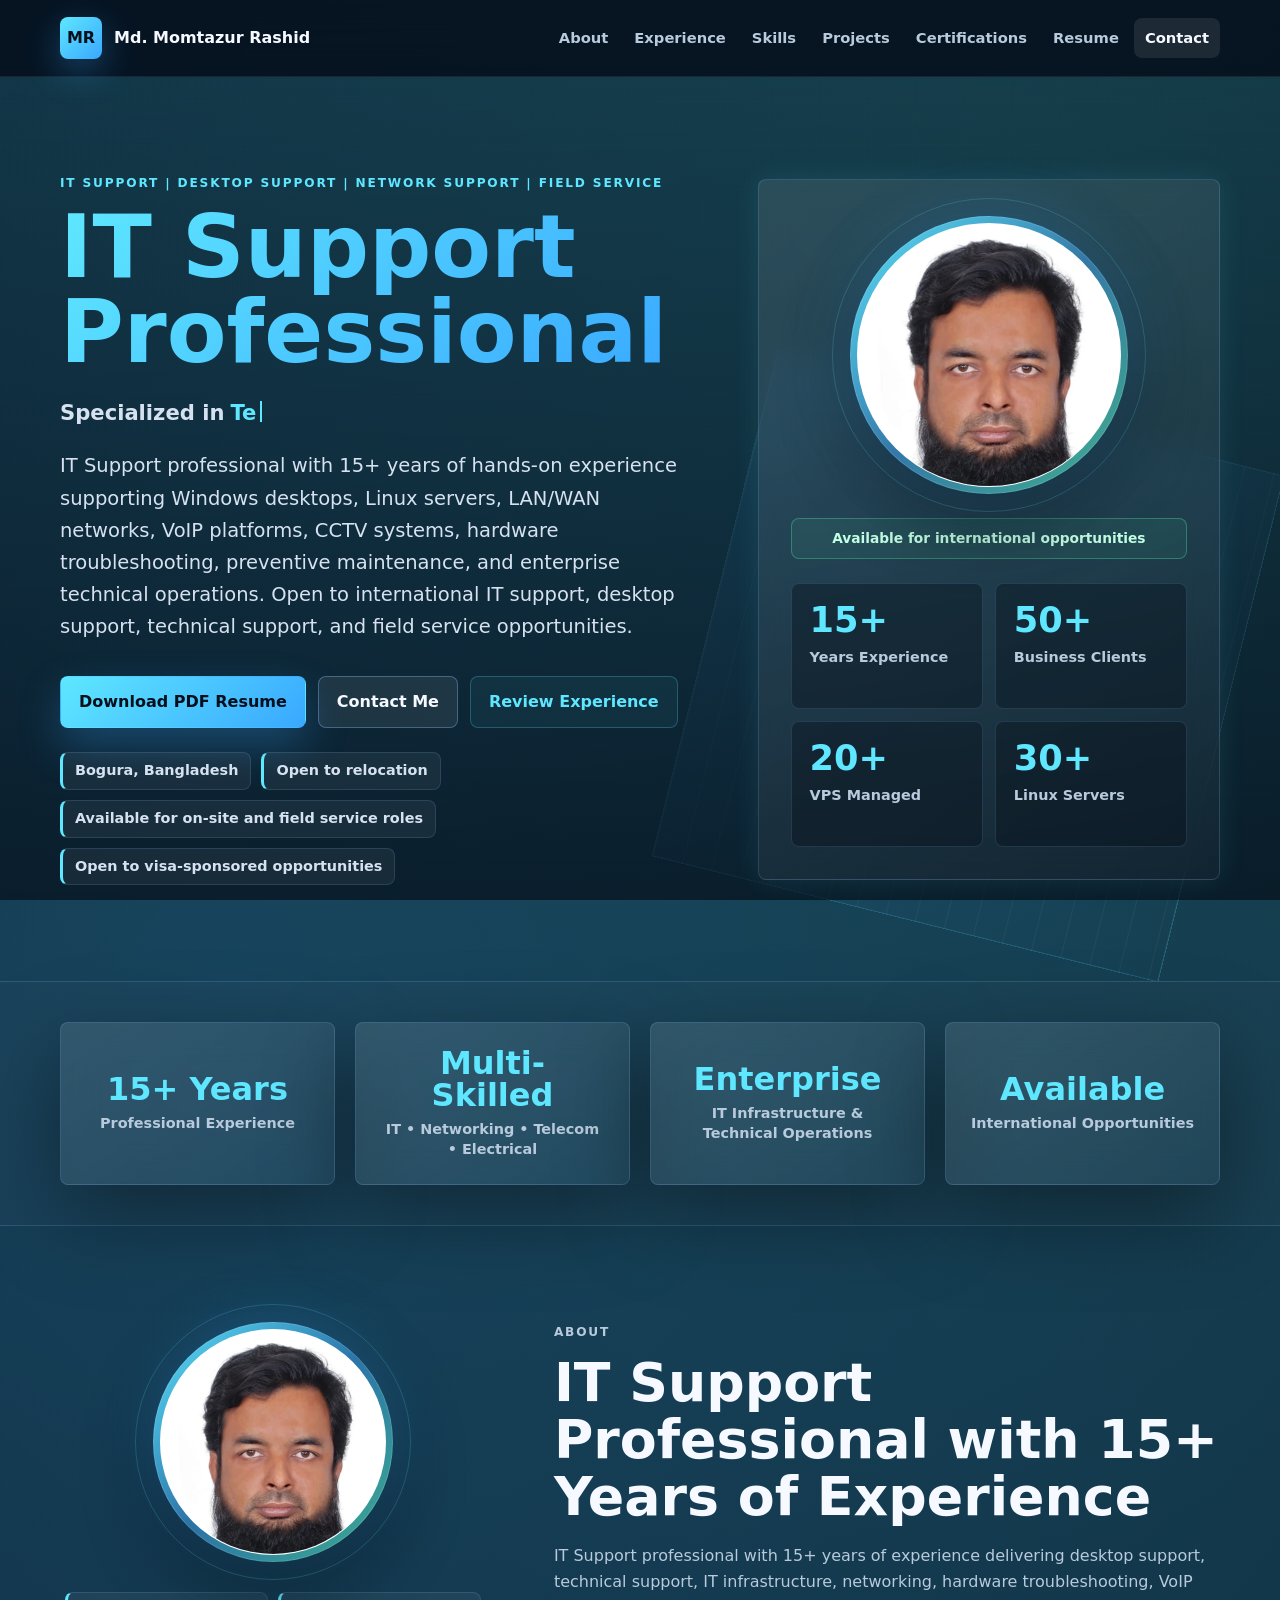
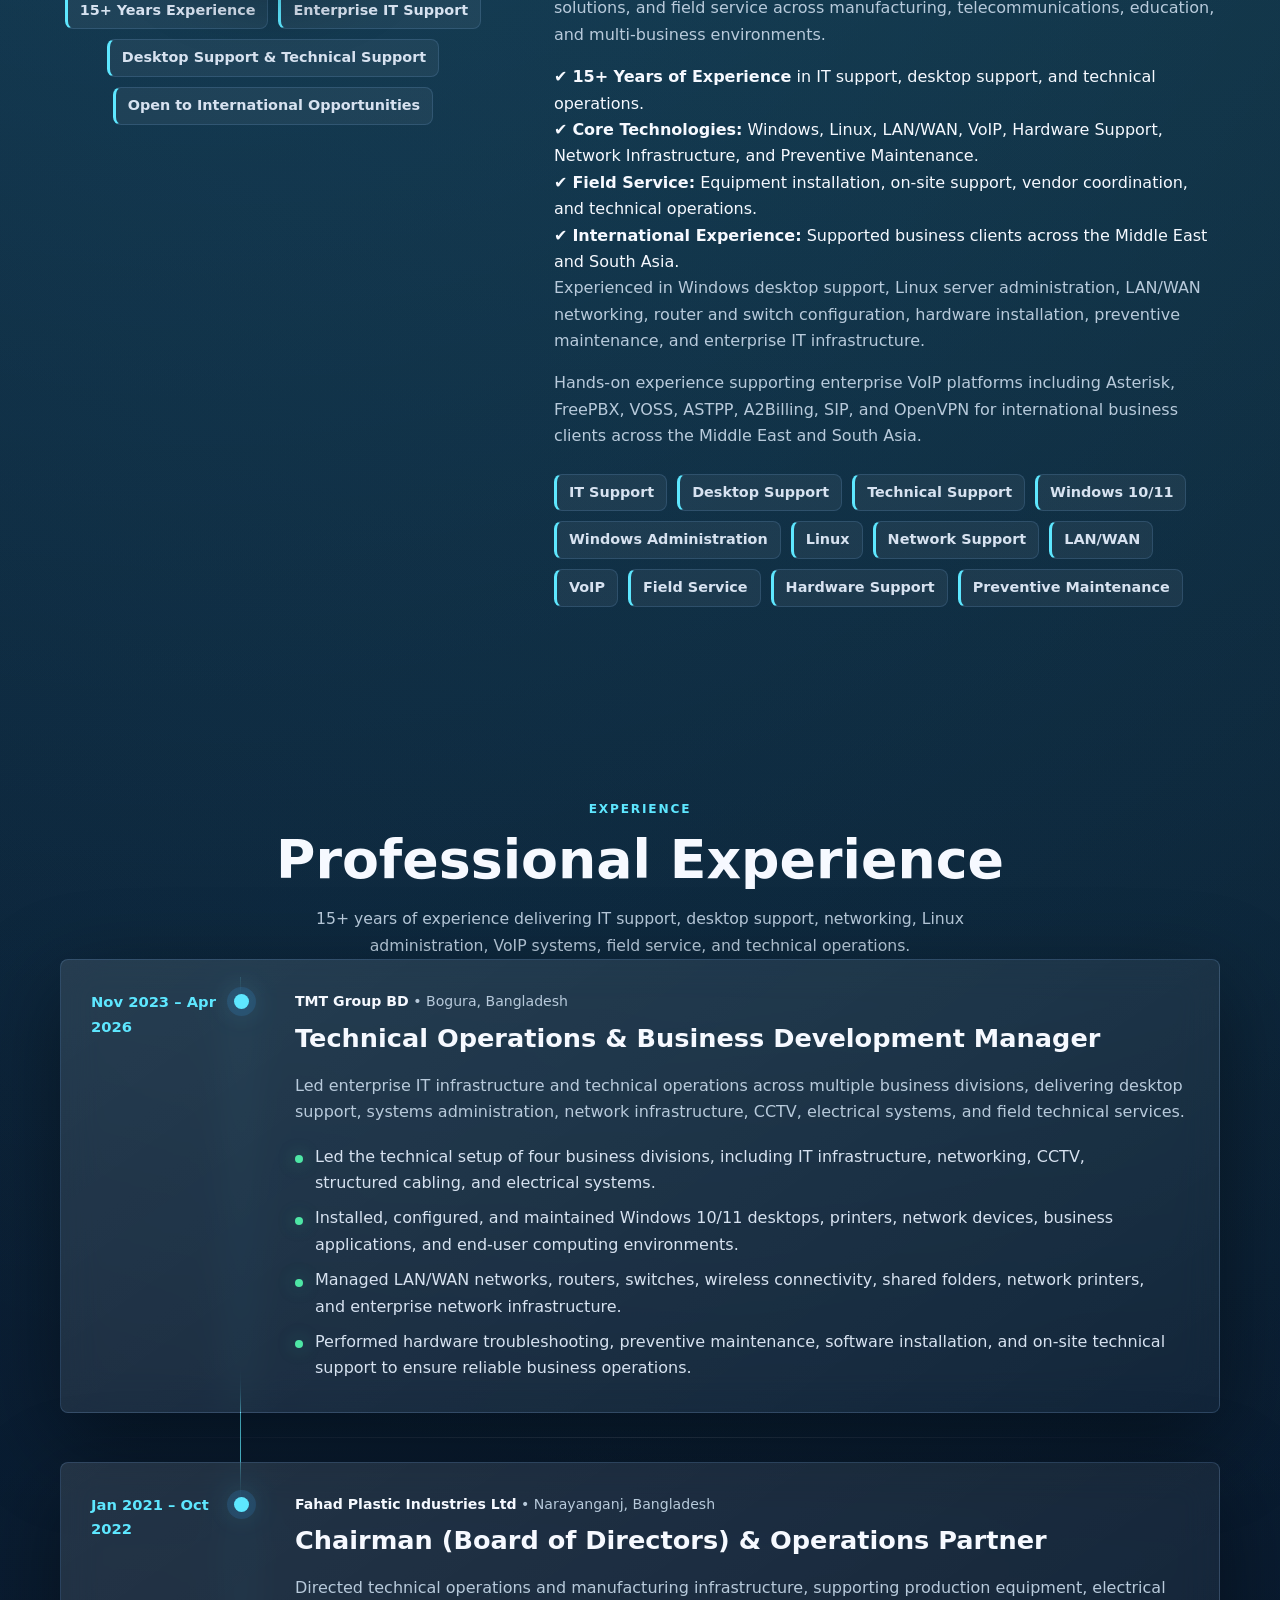
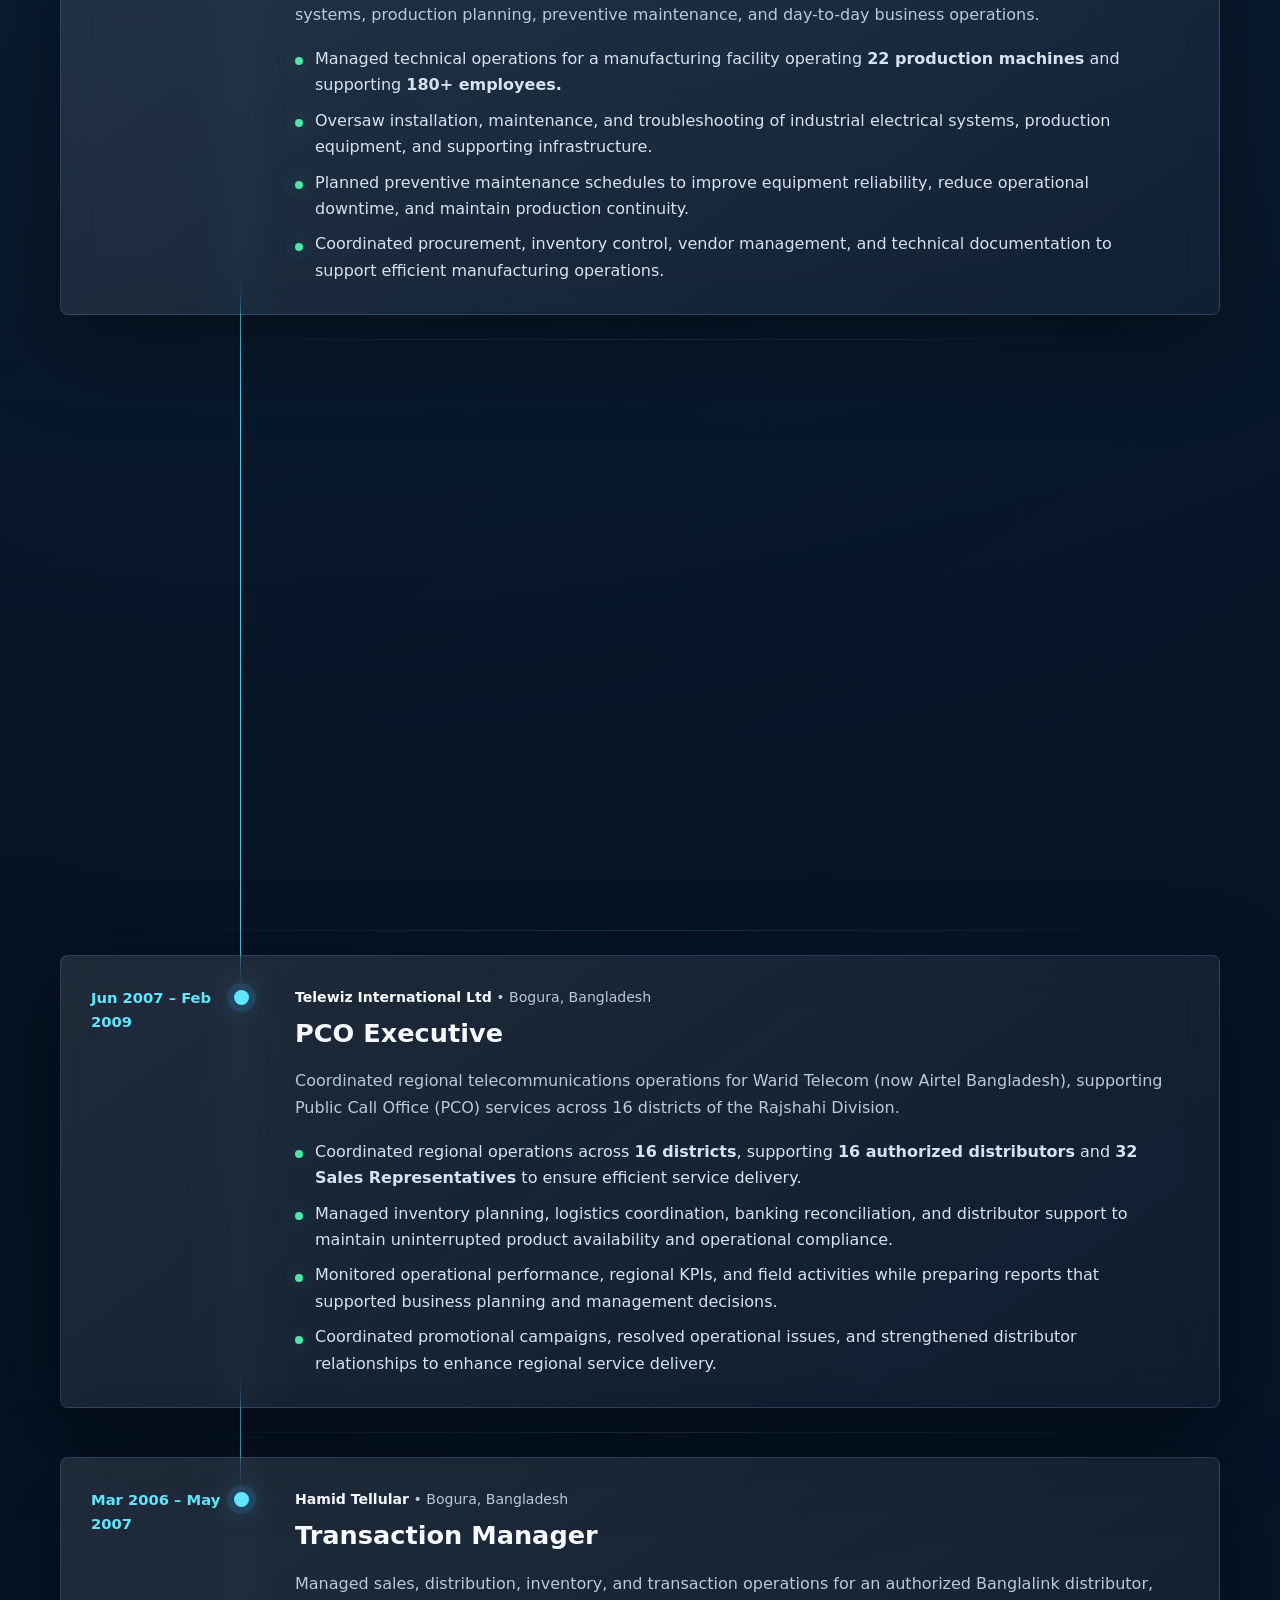
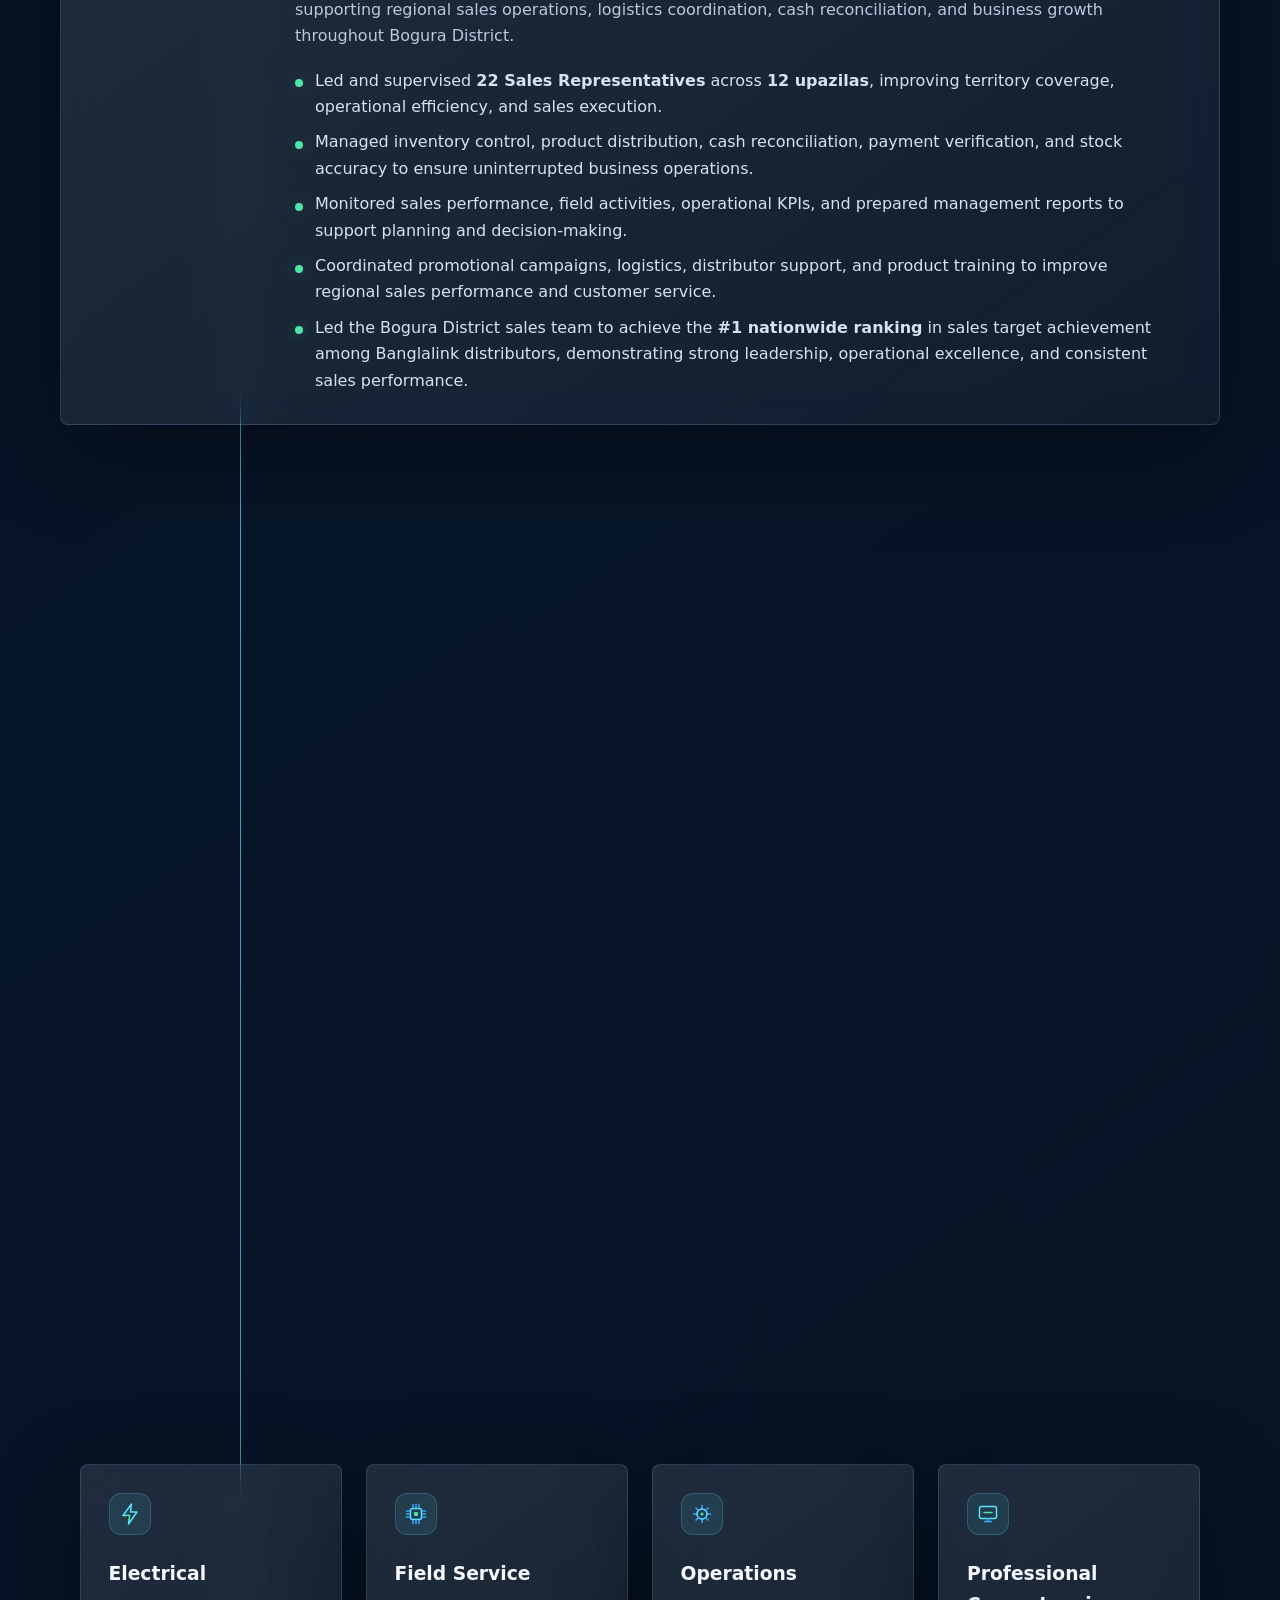
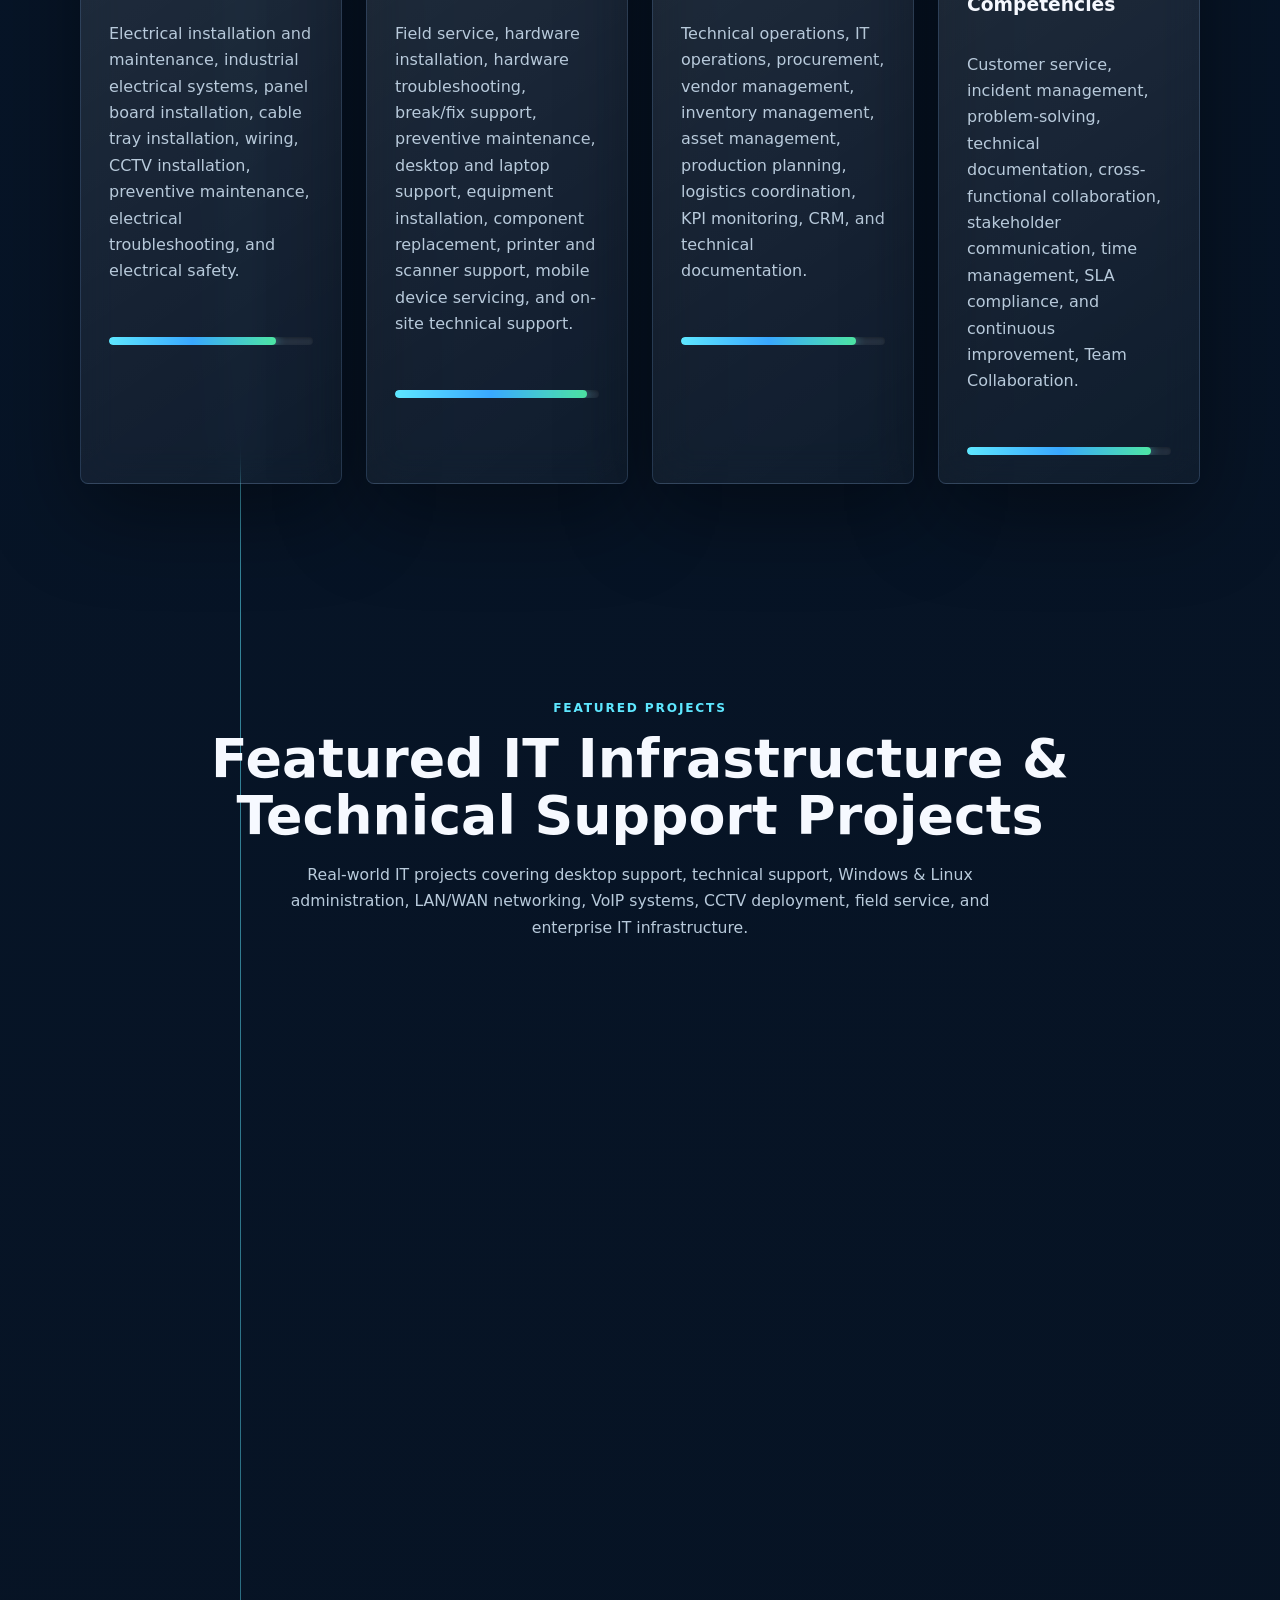
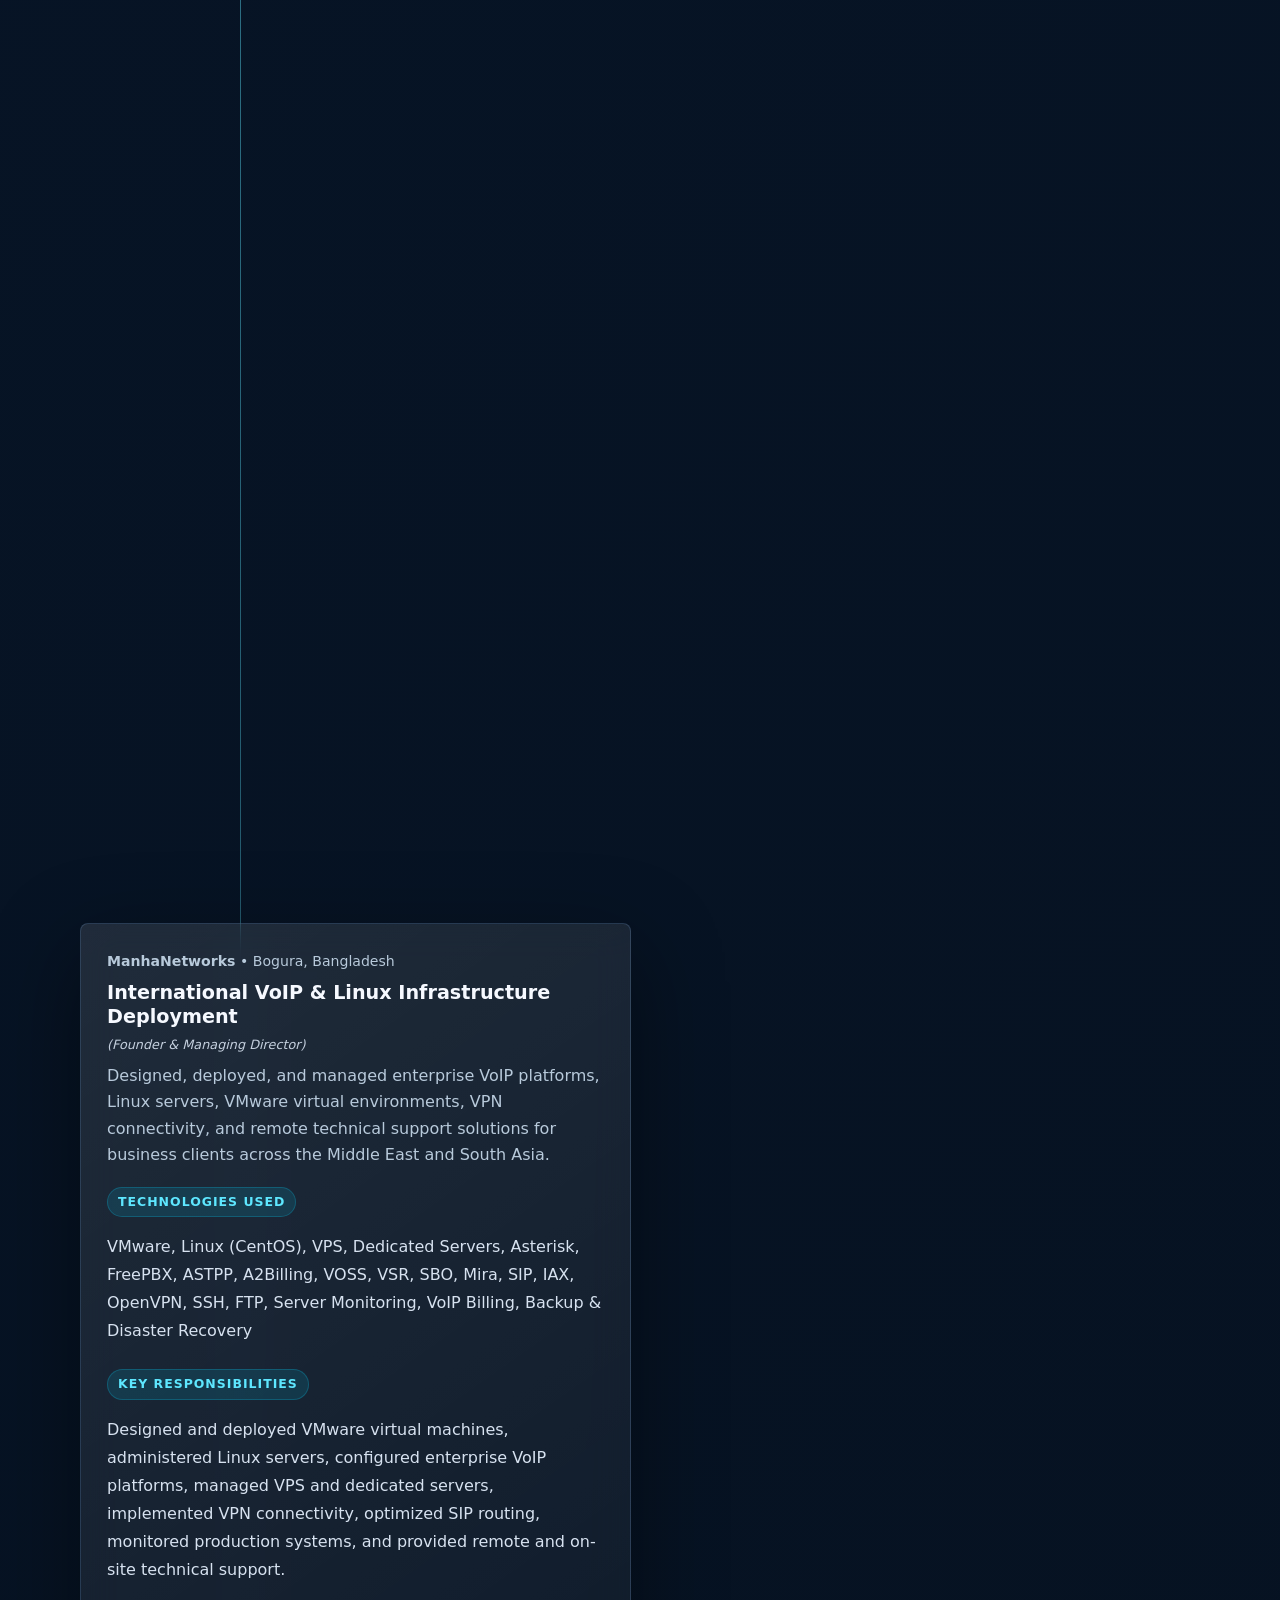
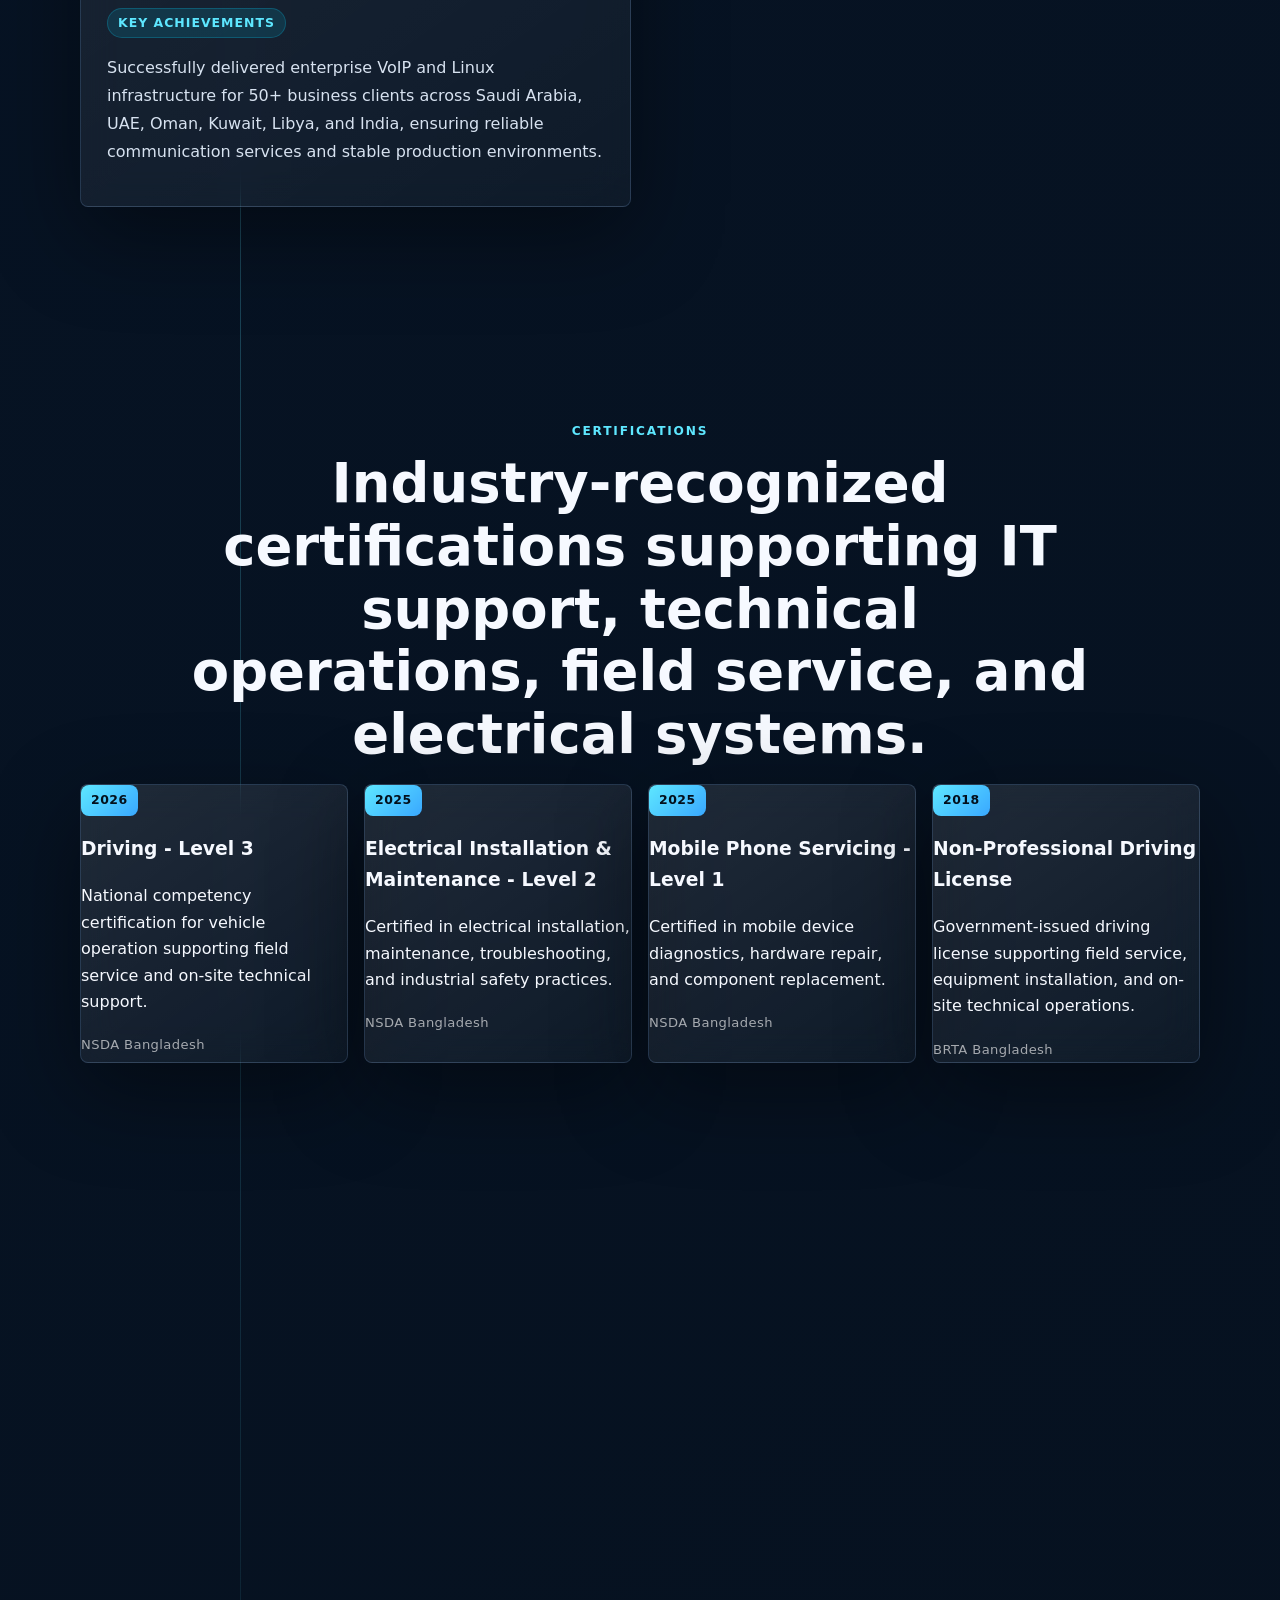
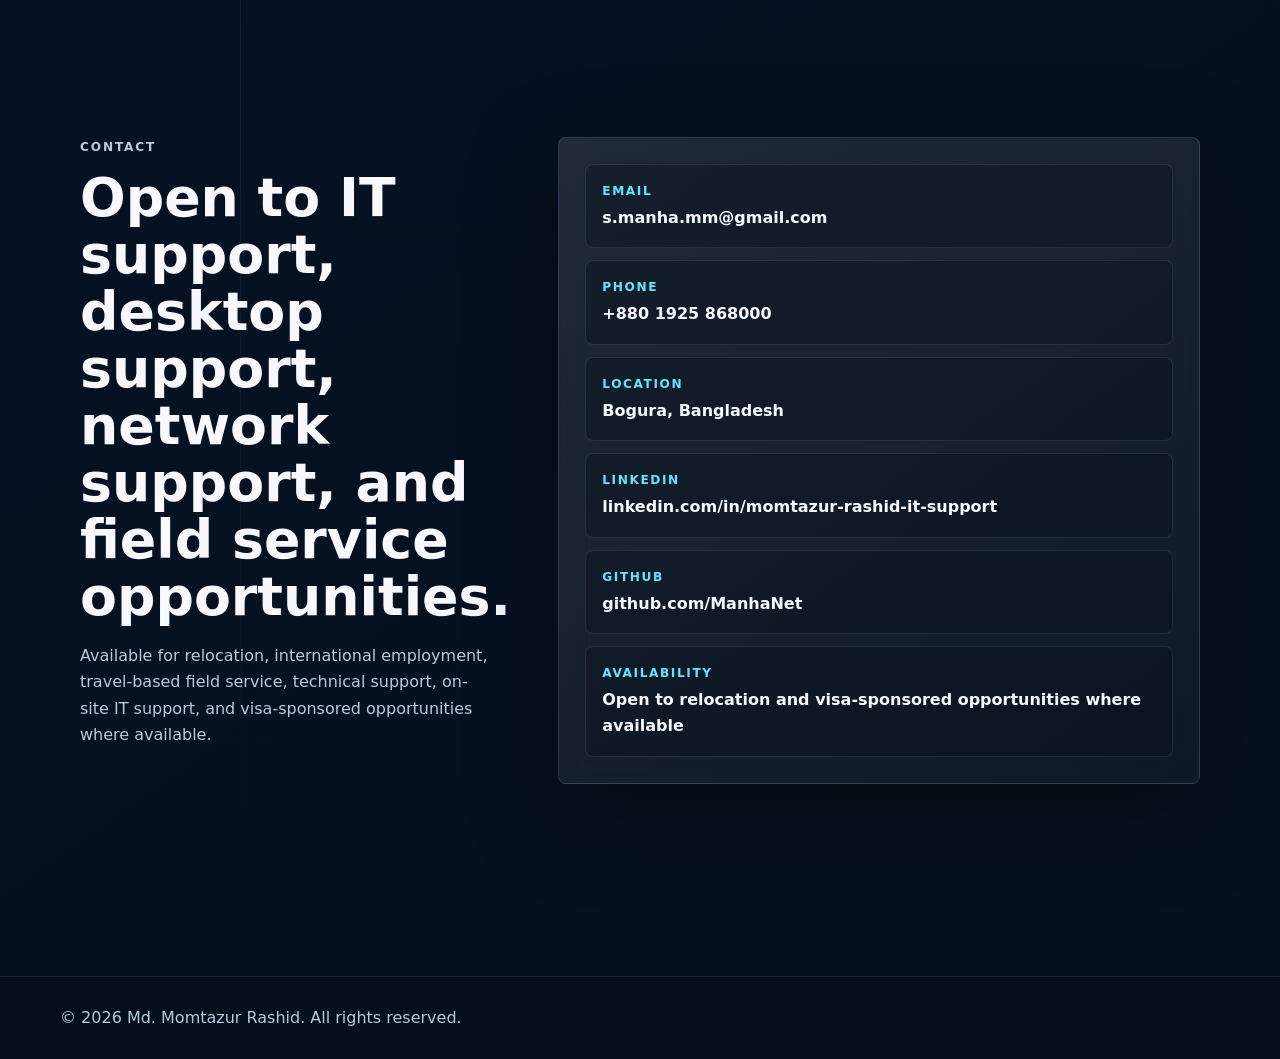
==== commit a296bce7: "Portfolio v1.0.0 Production Ready" ====
--- a/index.html
+++ b/index.html
@@ -3,9 +3,7 @@
 <head>
   <meta charset="UTF-8">
   <meta name="viewport" content="width=device-width, initial-scale=1.0">
-  <meta
-name="description"
-content="Experienced IT Support Engineer with 15+ years of expertise in Desktop Support, Technical Support, Windows Administration, Linux, Network Infrastructure, VoIP, Hardware Troubleshooting and Field Service. Open to international and visa sponsorship opportunities.">
+  <meta name="description"  content="Experienced IT Support Engineer with 15+ years of expertise in Desktop Support, Technical Support, Windows Administration, Linux, Network Infrastructure, VoIP, Hardware Troubleshooting and Field Service. Open to international and visa sponsorship opportunities.">
   <meta name="keywords" content="Md. Momtazur Rashid, IT Support Engineer, Desktop Support Engineer, Technical Support Engineer, Field Service Engineer, IT Operations, End-User Support, Windows 10, Windows 11, Windows Administration, Network Infrastructure, LAN/WAN, TCP/IP, DHCP, DNS, Router Configuration, Switch Configuration, Linux Administration, VoIP, Asterisk, FreePBX, Hardware Troubleshooting, IT Asset Management, Enterprise IT Infrastructure">
   <meta name="author" content="Md. Momtazur Rashid">
   <meta name="robots" content="index, follow, max-image-preview:large">
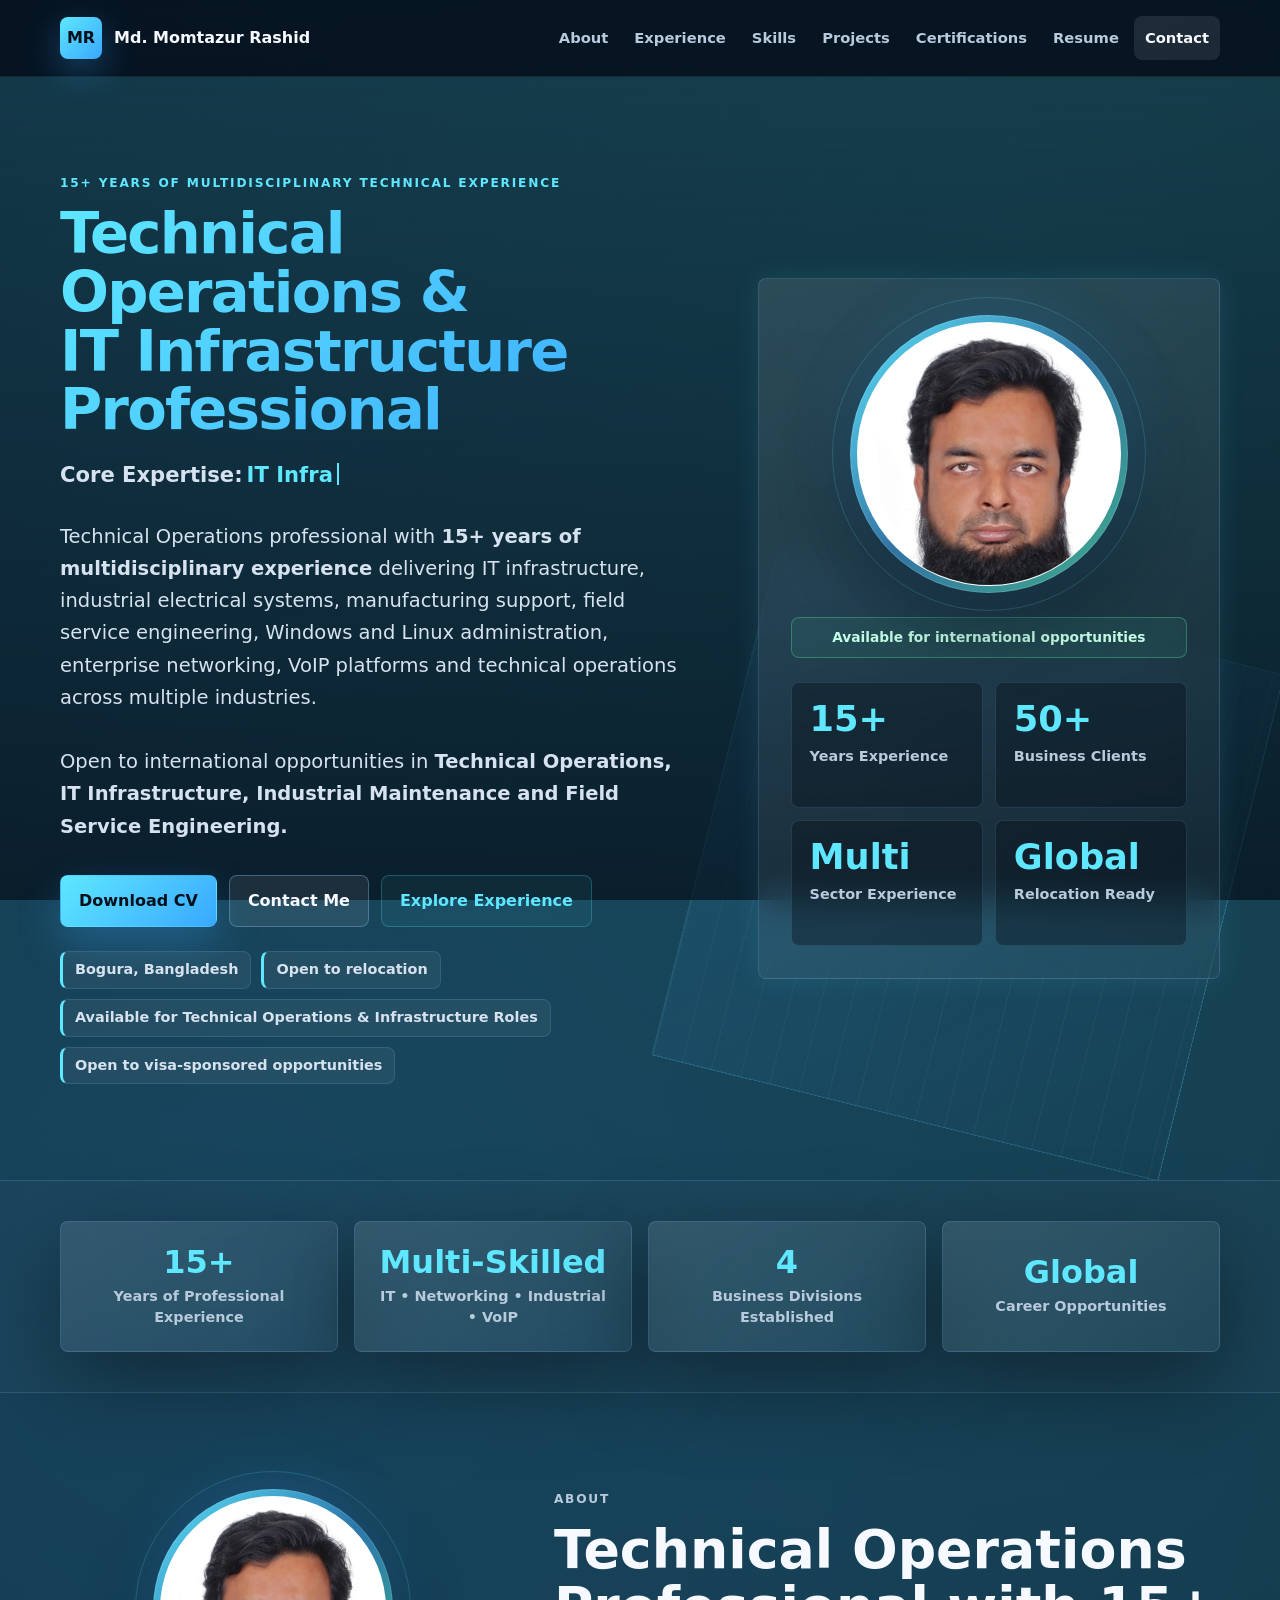
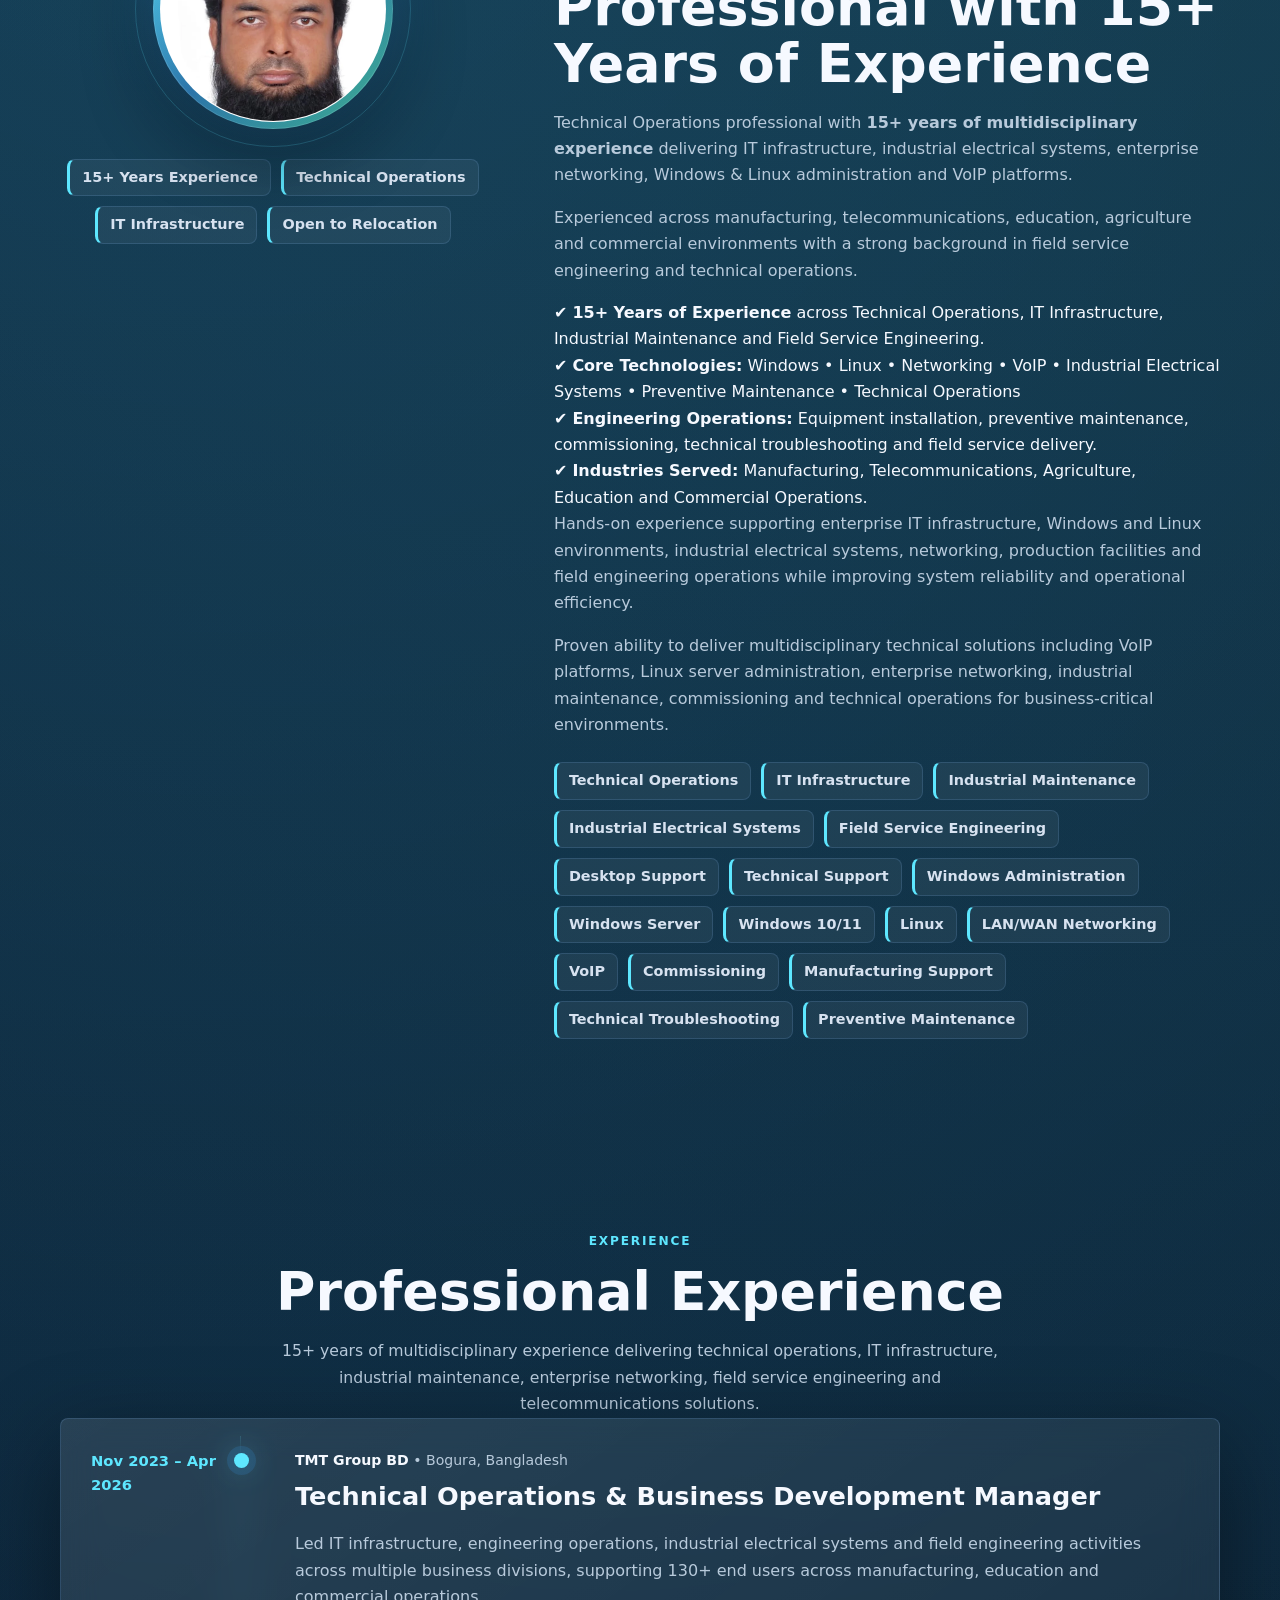
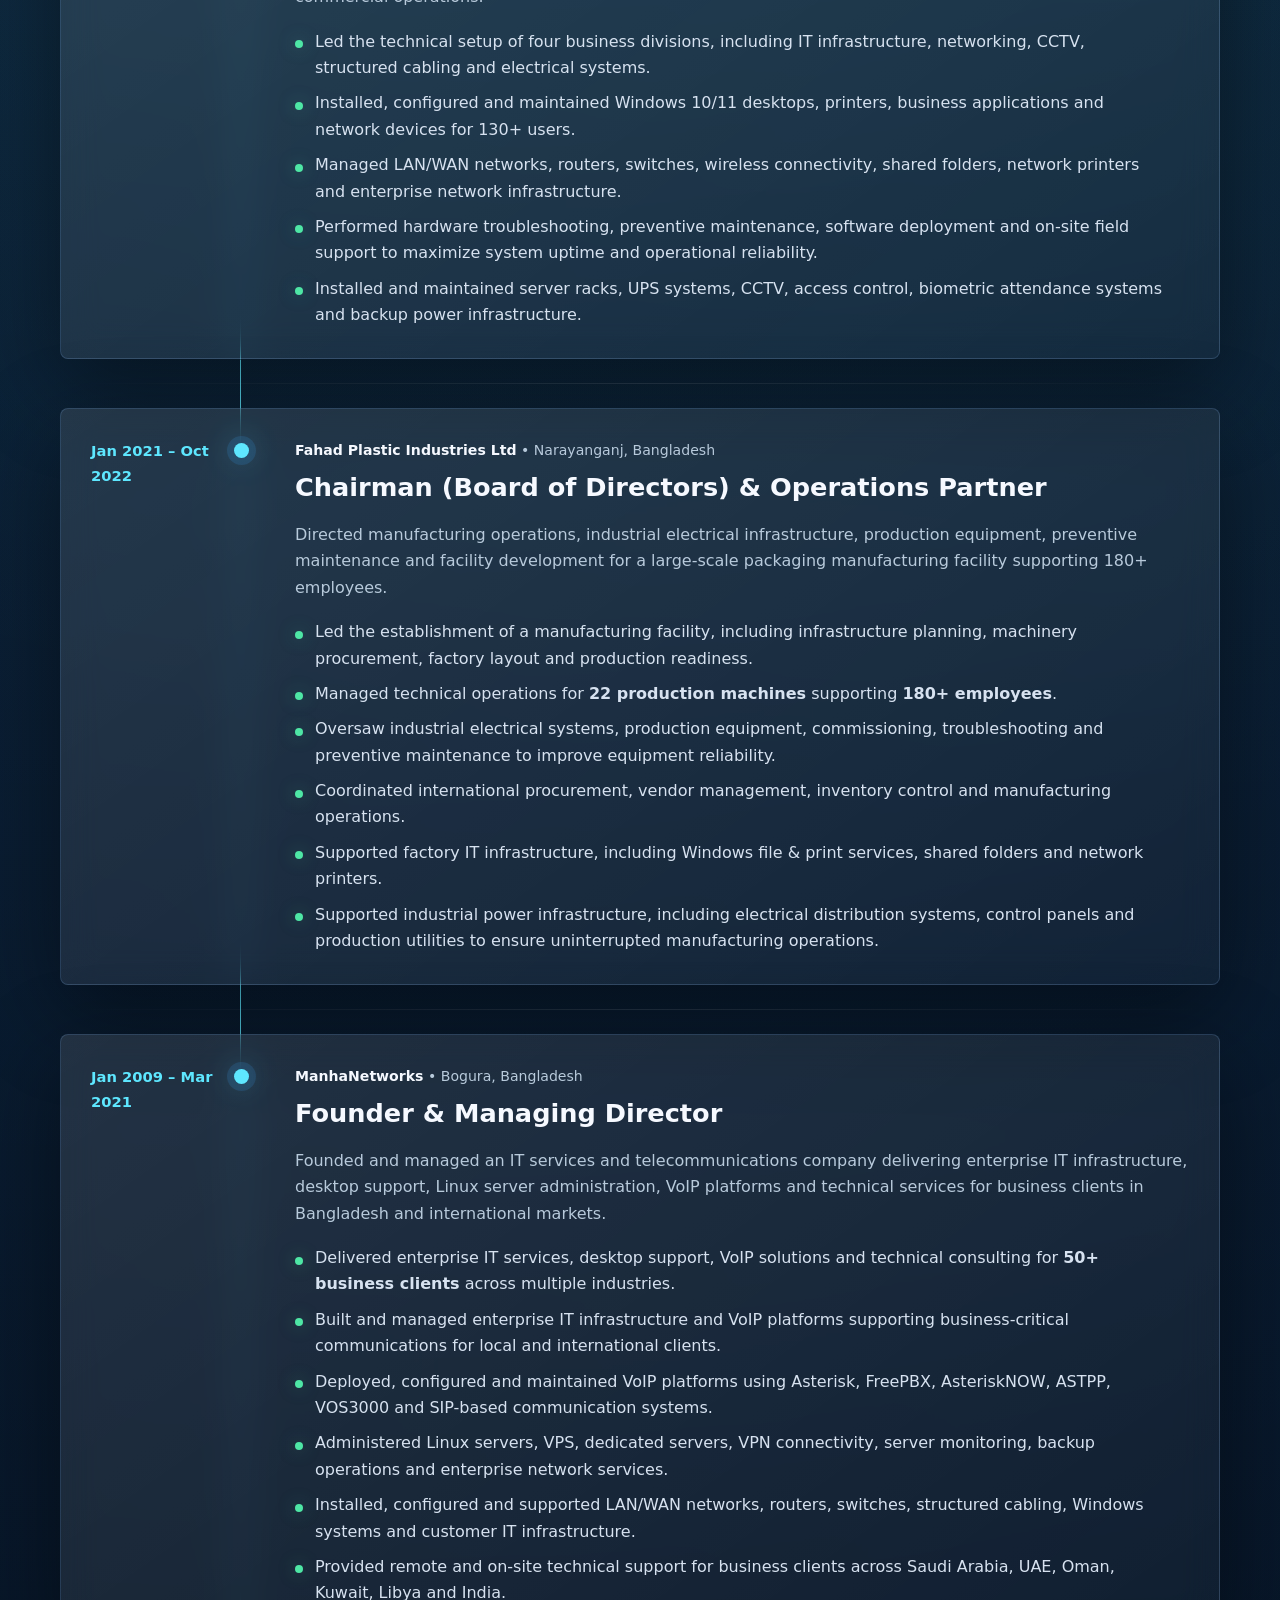
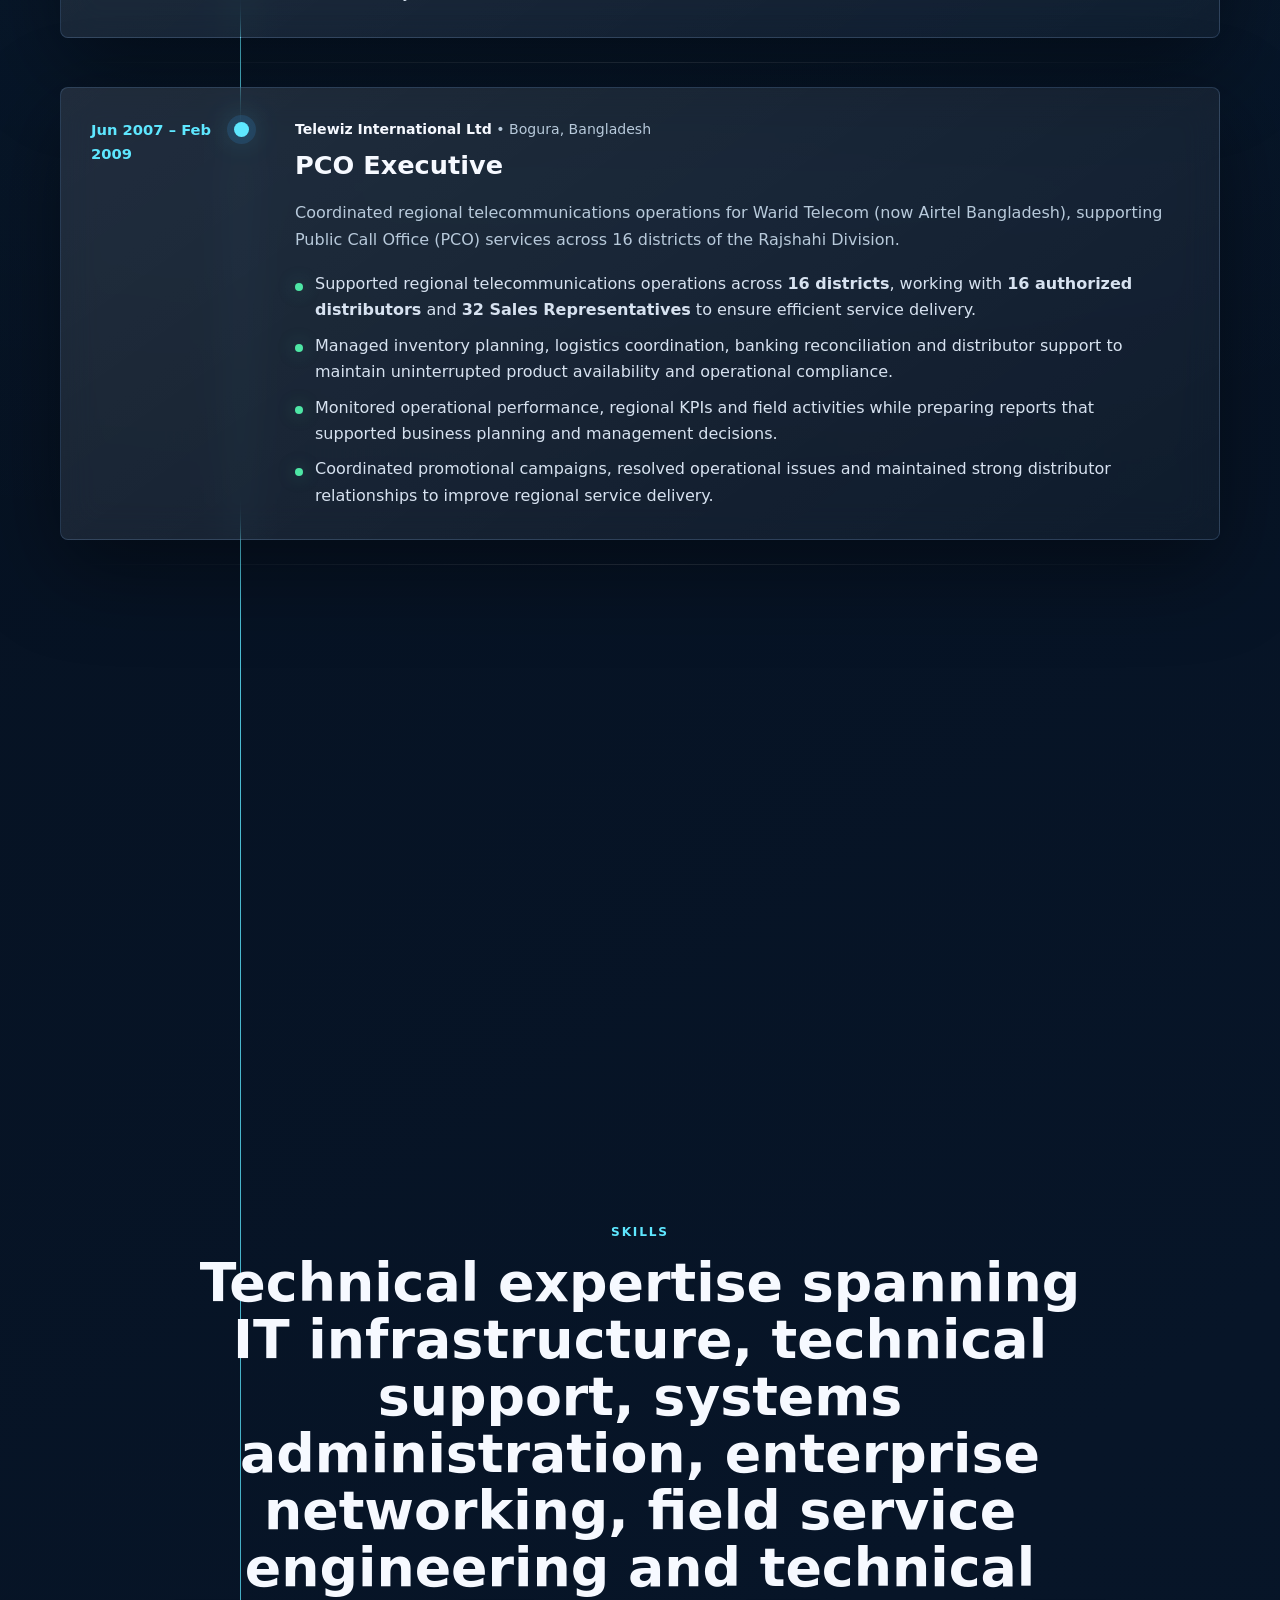
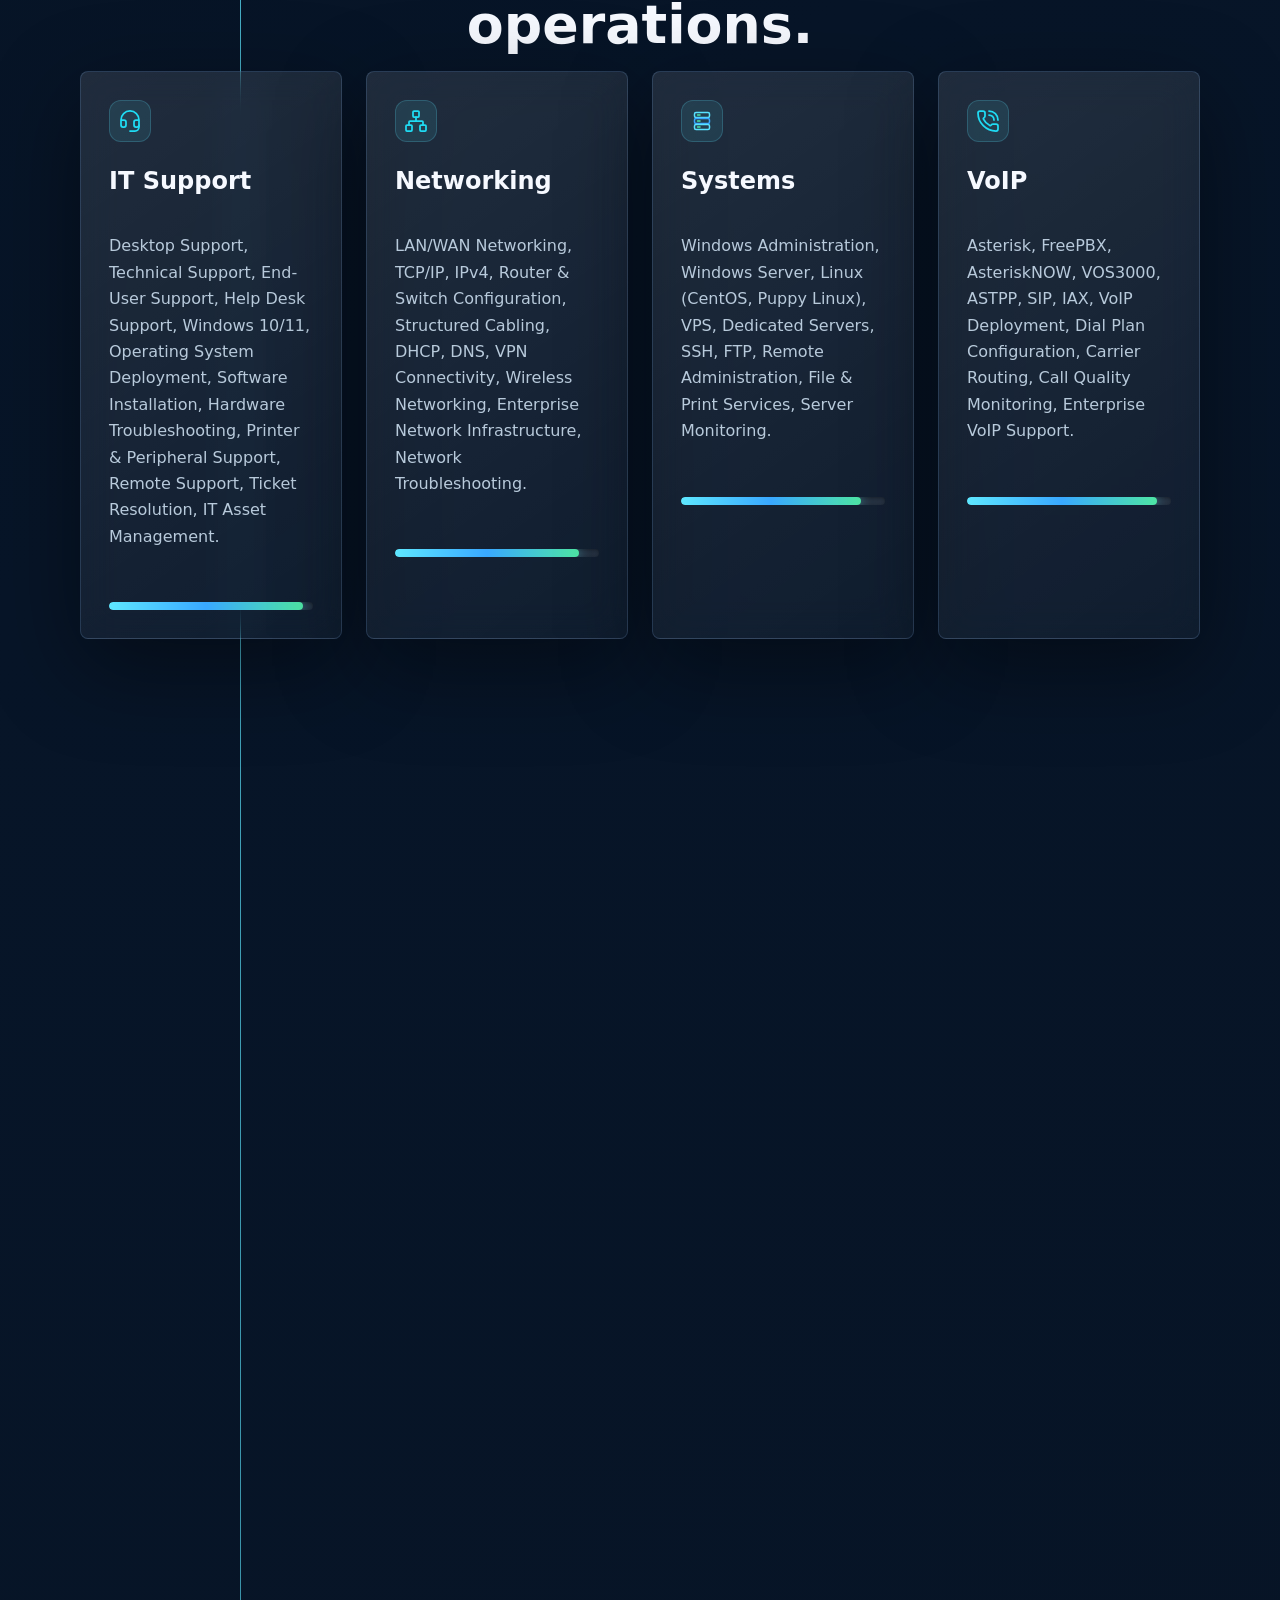
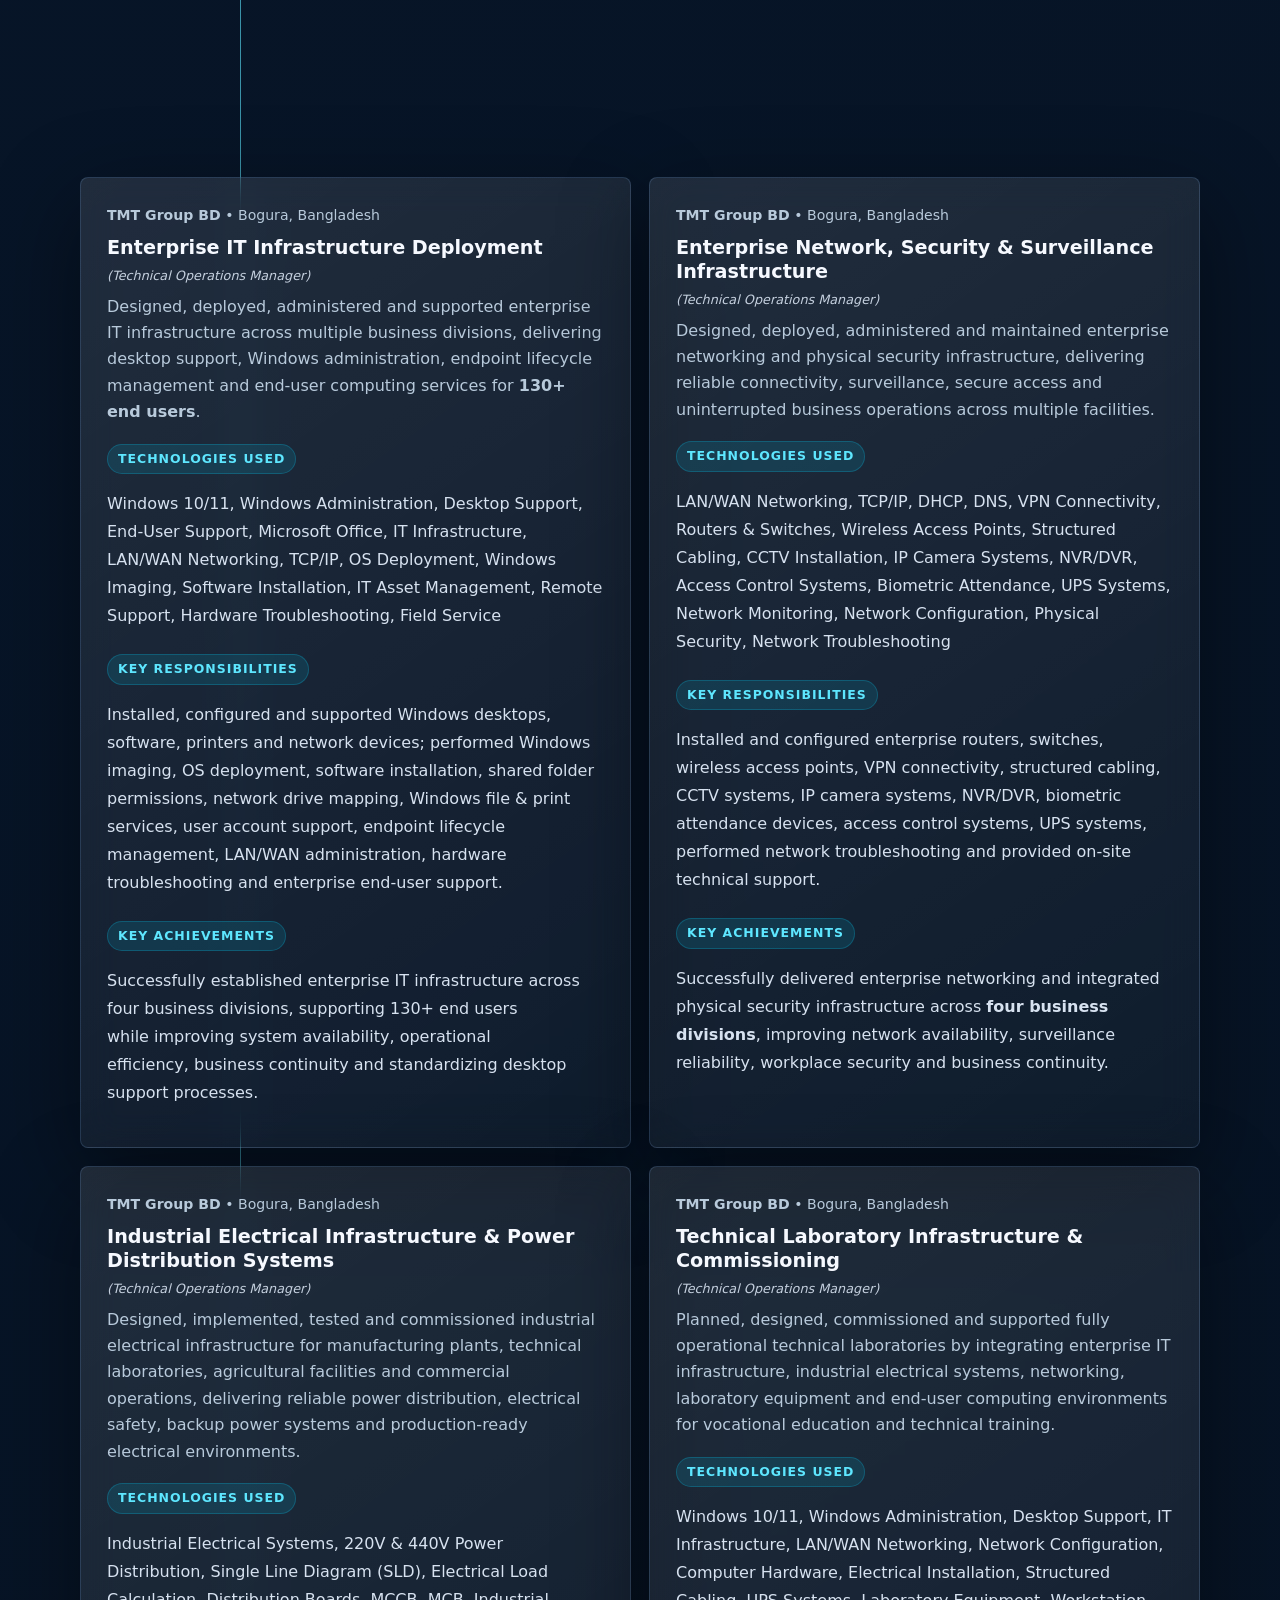
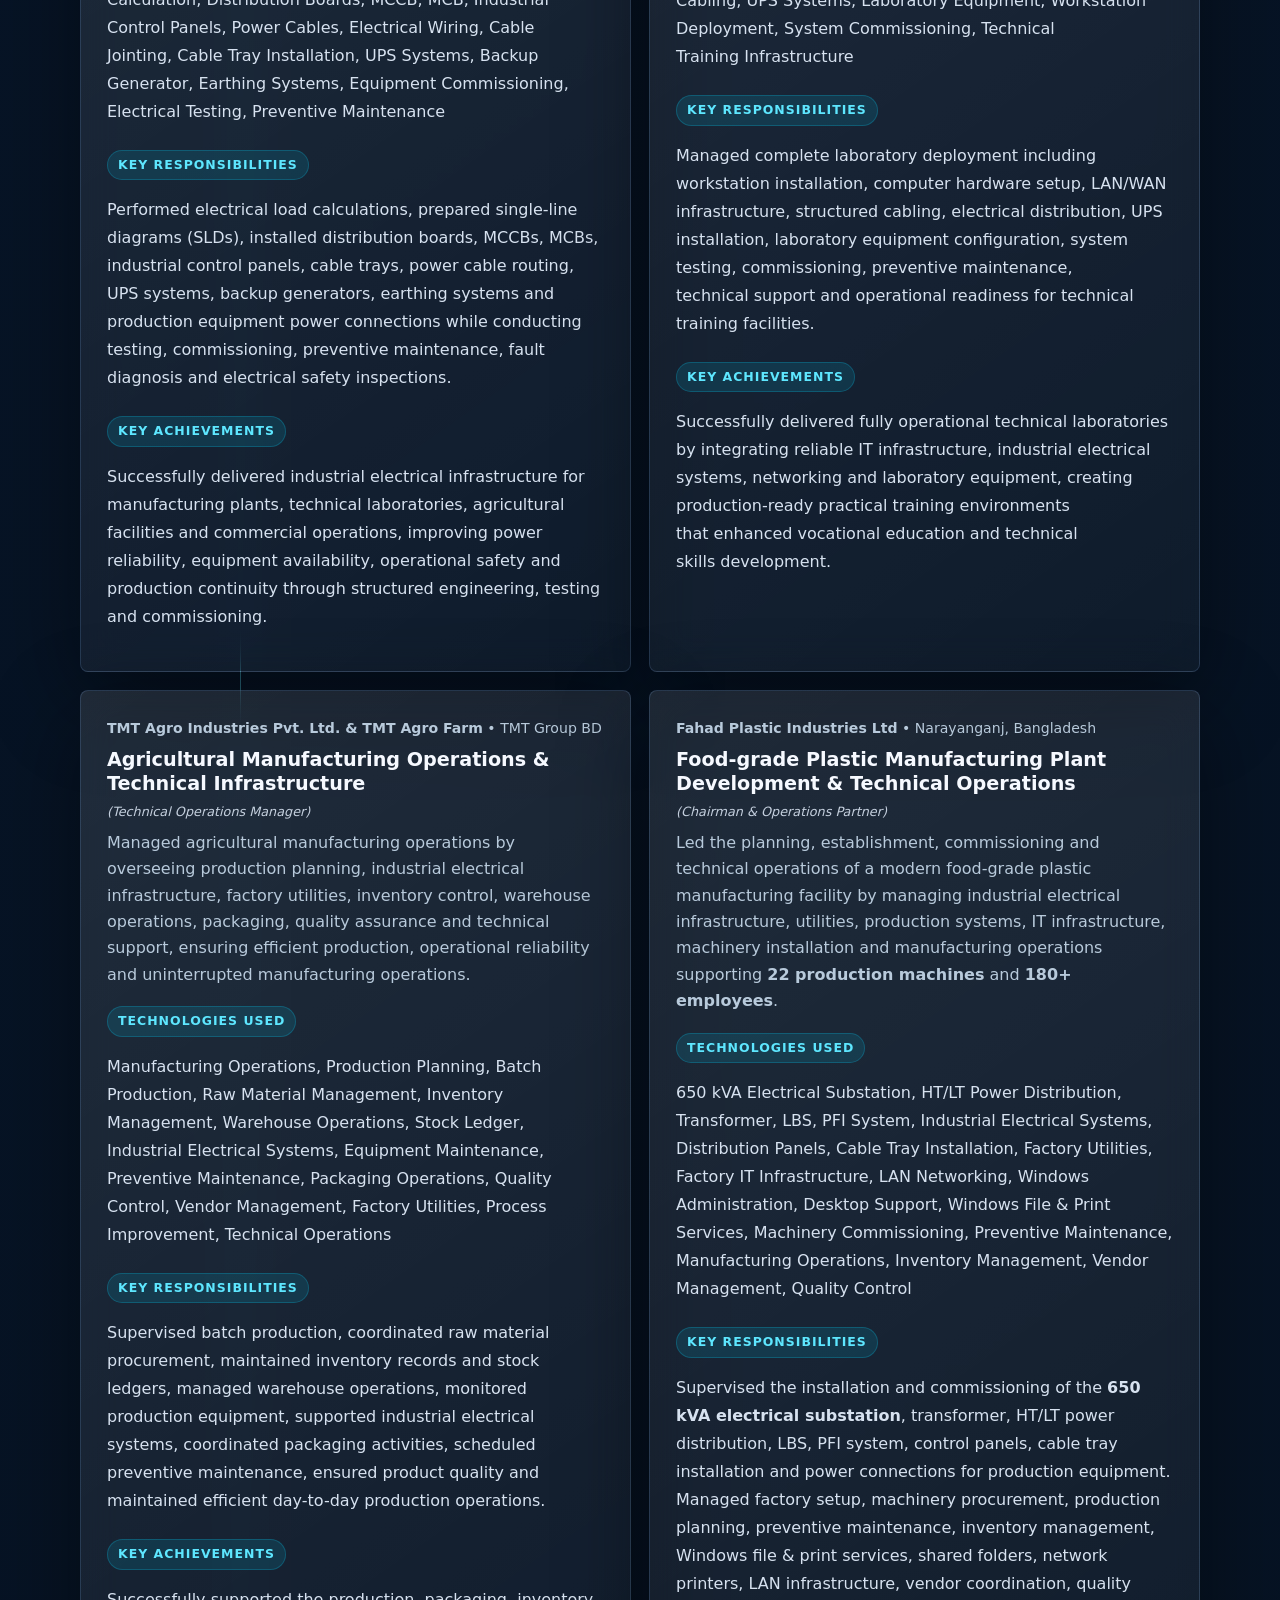
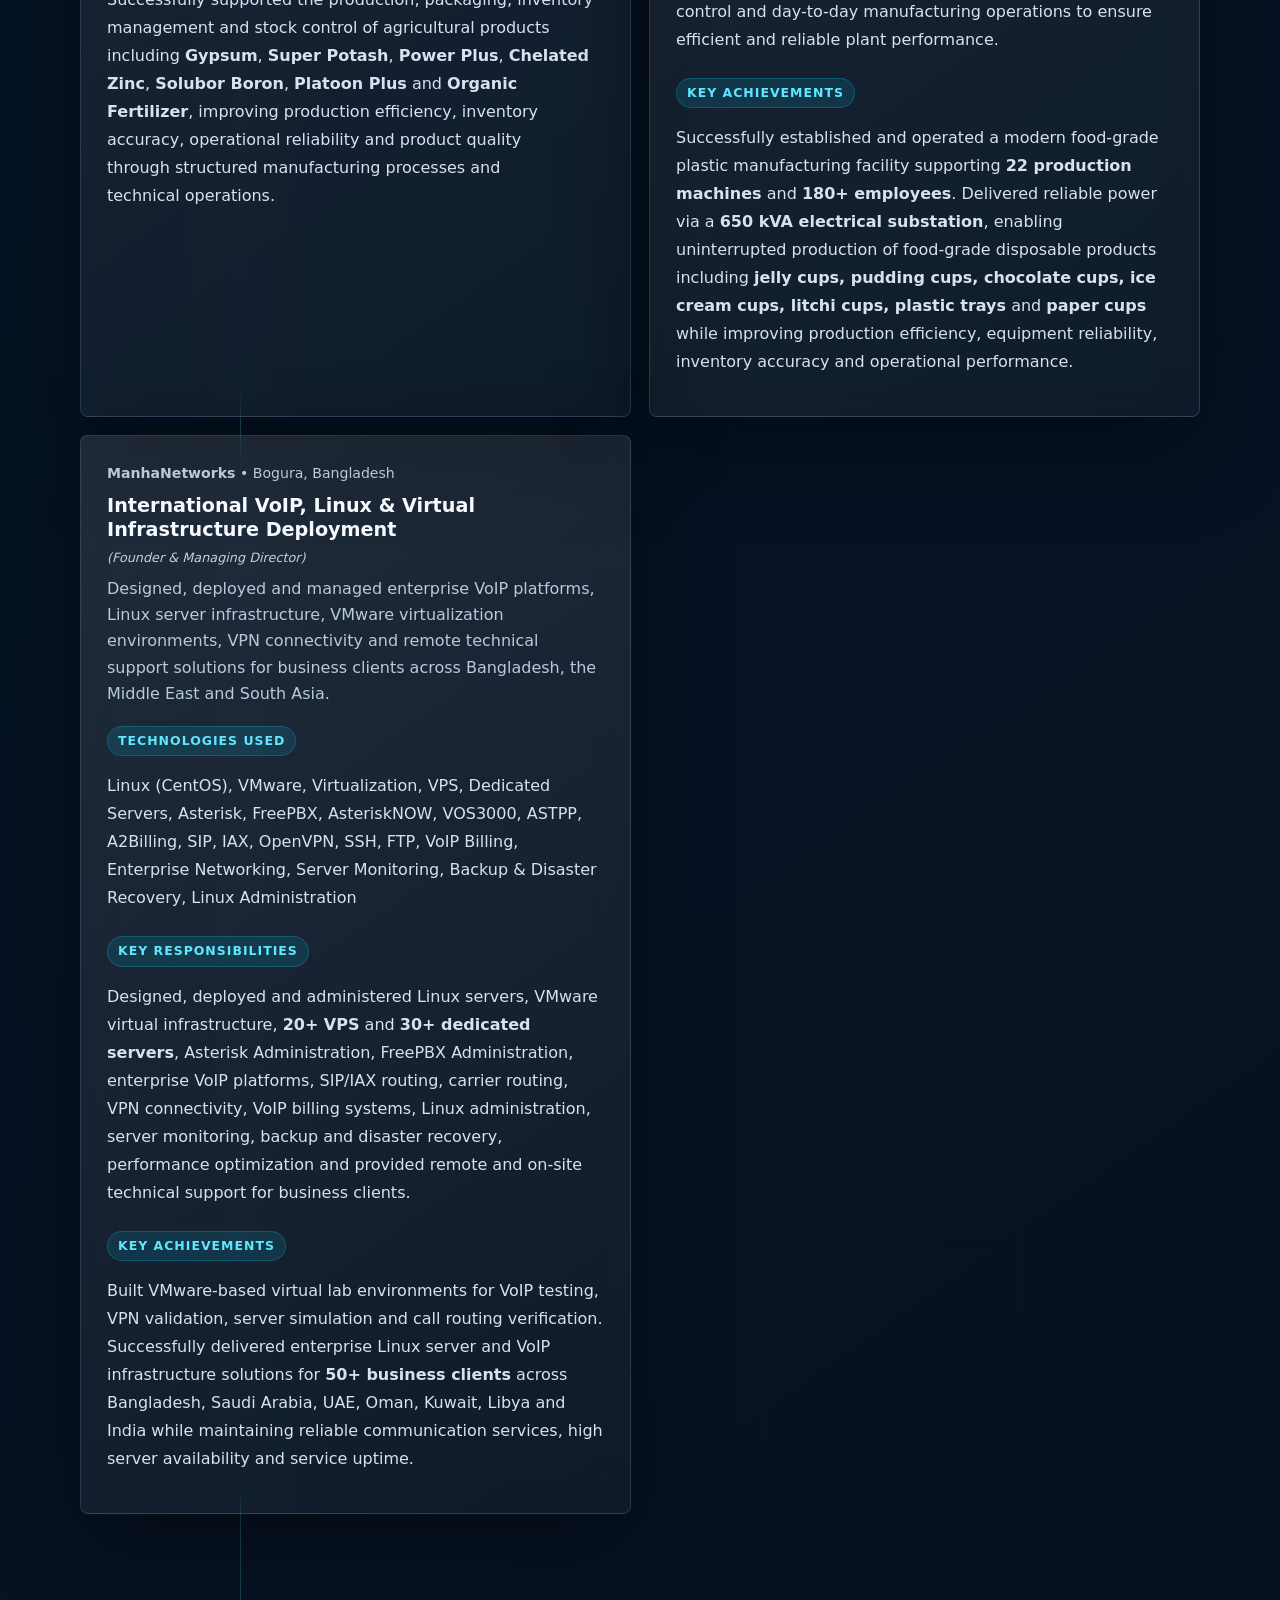
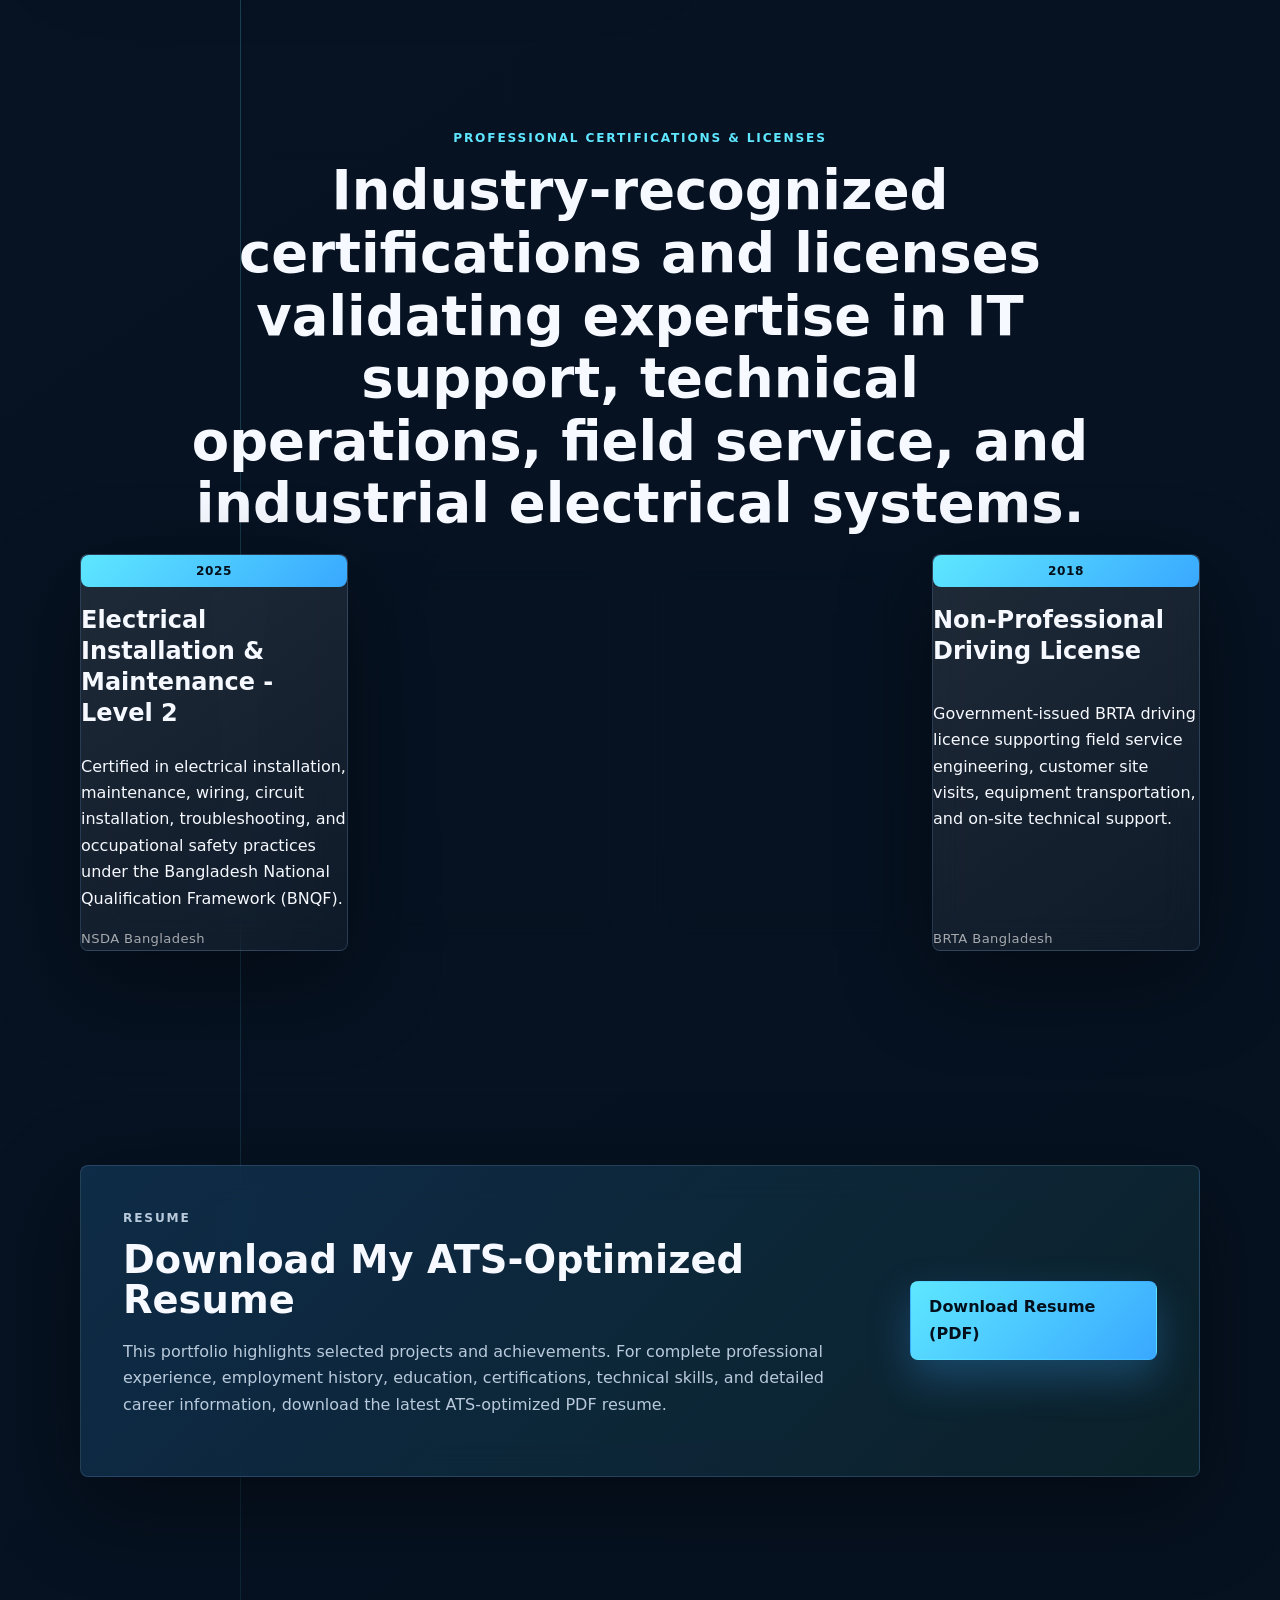
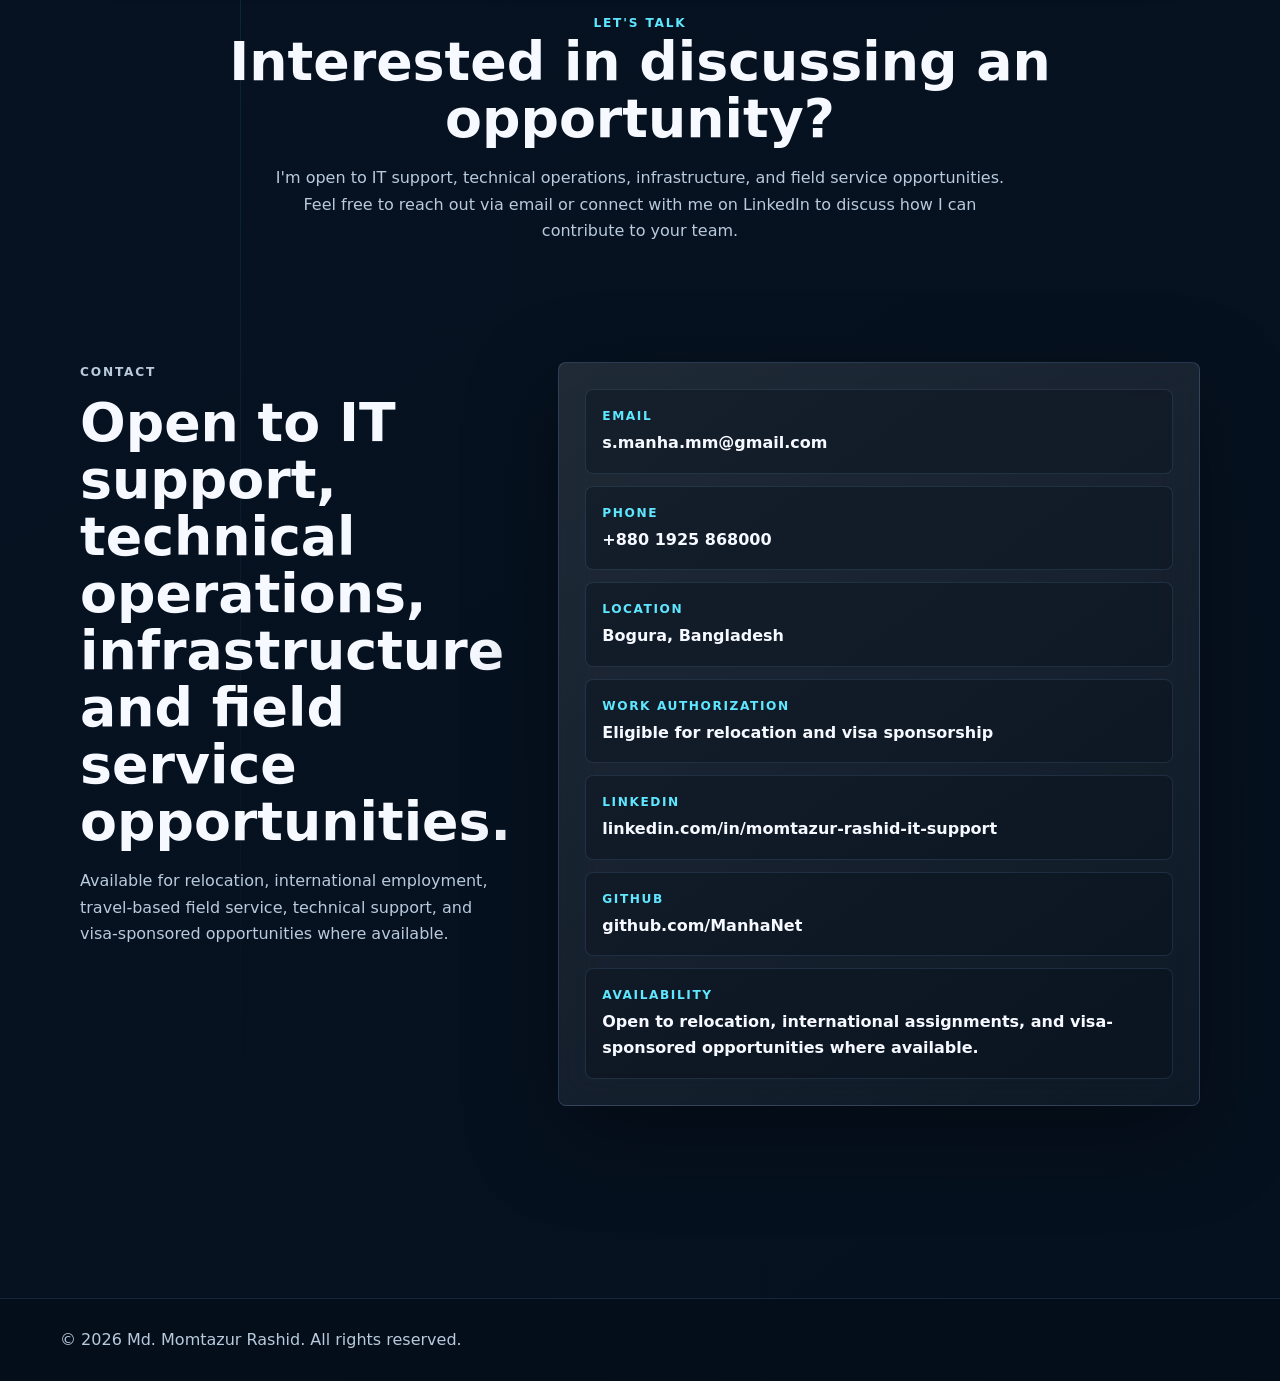
==== commit f3757495: "Portfolio v1.0.0 Production Ready" ====
--- a/index.html
+++ b/index.html
@@ -3,8 +3,7 @@
 <head>
   <meta charset="UTF-8">
   <meta name="viewport" content="width=device-width, initial-scale=1.0">
-  <meta name="description"  content="Experienced IT Support Engineer with 15+ years of expertise in Desktop Support, Technical Support, Windows Administration, Linux, Network Infrastructure, VoIP, Hardware Troubleshooting and Field Service. Open to international and visa sponsorship opportunities.">
-  <meta name="keywords" content="Md. Momtazur Rashid, IT Support Engineer, Desktop Support Engineer, Technical Support Engineer, Field Service Engineer, IT Operations, End-User Support, Windows 10, Windows 11, Windows Administration, Network Infrastructure, LAN/WAN, TCP/IP, DHCP, DNS, Router Configuration, Switch Configuration, Linux Administration, VoIP, Asterisk, FreePBX, Hardware Troubleshooting, IT Asset Management, Enterprise IT Infrastructure">
+  <meta name="description"  content="Technical Operations & IT Infrastructure Professional with 15+ years of experience in enterprise IT, desktop support, Windows administration, networking, VoIP, industrial maintenance and field service engineering.">
   <meta name="author" content="Md. Momtazur Rashid">
   <meta name="robots" content="index, follow, max-image-preview:large">
   <meta name="theme-color" content="#06111f">
@@ -12,19 +11,30 @@
   <meta name="referrer" content="strict-origin-when-cross-origin">
   <meta name="apple-mobile-web-app-status-bar-style" content="black-translucent">
   <meta name="google-site-verification" content="gDpEWbF5jIFiAYYFTC6uHlX9bexP4YlXUKVcb75tYiU" />
-  <meta property="og:type" content="profile">
+  <meta property="og:type" content="website">
   <meta property="og:site_name" content="Md. Momtazur Rashid Portfolio">
-  <meta property="og:title" content="Md. Momtazur Rashid | IT Support Engineer | Desktop Support Engineer | Field Service Engineer">
-  <meta property="og:description" content="Experienced IT Support Engineer with 15+ years of expertise in Desktop Support, Technical Support, Windows Administration, Linux, Network Infrastructure, VoIP, Hardware Troubleshooting and Field Service. Open to international and visa sponsorship opportunities.">
+  <meta property="og:title" content="Md. Momtazur Rashid | IT Infrastructure & Technical Operations">
+  <meta property="og:description" content="Technical Operations & IT Infrastructure Professional with 15+ years of experience in enterprise IT, desktop support, Windows administration, networking, VoIP, industrial maintenance and field service engineering.">
   <meta property="og:image" content="https://portfolio.s-manha-mm.workers.dev/assets/images/md-momtazur-rashid-profile.jpg">
   <meta property="og:image:alt" content="Professional profile photo of Md. Momtazur Rashid">
+  <meta property="og:image:width" content="1200">
+  <meta property="og:image:height" content="630">
+  <meta property="og:locale" content="en_US">
+  <meta name="format-detection" content="telephone=no">
+  <meta name="apple-mobile-web-app-capable" content="yes">
+  <meta name="mobile-web-app-capable" content="yes">
   <meta property="og:url" content="https://portfolio.s-manha-mm.workers.dev/">
   <meta name="twitter:card" content="summary_large_image">
-  <meta name="twitter:title" content="Md. Momtazur Rashid | IT Support Engineer | Desktop Support Engineer | Field Service Engineer">
-  <meta name="twitter:description" content="Experienced IT Support Engineer with 15+ years of expertise in Desktop Support, Technical Support, Windows Administration, Linux, Network Infrastructure, VoIP, Hardware Troubleshooting and Field Service. Open to international and visa sponsorship opportunities.">
+  <meta property="og:image:type" content="image/jpeg">
+  <meta name="apple-mobile-web-app-title" content="Md. Momtazur Rashid">
+  <meta name="application-name" content="Md. Momtazur Rashid Portfolio">
+  <meta property="og:image:secure_url" content="https://portfolio.s-manha-mm.workers.dev/assets/images/md-momtazur-rashid-profile.jpg">
+  <meta name="twitter:title" content="Md. Momtazur Rashid | IT Infrastructure & Technical Operations">
+  <meta name="twitter:description" content="Technical Operations & IT Infrastructure Professional with 15+ years of experience in enterprise IT, desktop support, Windows administration, networking, VoIP, industrial maintenance and field service engineering.">
   <meta name="twitter:image" content="https://portfolio.s-manha-mm.workers.dev/assets/images/md-momtazur-rashid-profile.jpg">
+  <meta name="twitter:image:src" content="https://portfolio.s-manha-mm.workers.dev/assets/images/md-momtazur-rashid-profile.jpg">
   <meta name="twitter:image:alt" content="Professional profile photo of Md. Momtazur Rashid">
-  <title>Md. Momtazur Rashid | IT Support Engineer | Desktop Support Engineer | Field Service Engineer</title>
+  <title>Md. Momtazur Rashid | IT Infrastructure & Technical Operations</title>
   <link rel="canonical" href="https://portfolio.s-manha-mm.workers.dev/">
   <!-- svg -->
 <link rel="icon" type="image/svg+xml" href="/assets/icons/favicon.svg">
@@ -36,12 +46,11 @@
 <link rel="manifest" href="/site.webmanifest">
 <!-- apple -->
 <link rel="apple-touch-icon" href="/assets/icons/apple-touch-icon.png">
-  <link
-rel="preload"
-href="/assets/images/md-momtazur-rashid-headshot.webp"
-as="image"
-type="image/webp"
-fetchpriority="high">
+  <link rel="preload" 
+        href="/assets/images/md-momtazur-rashid-headshot.webp"
+        as="image"
+        type="image/webp"
+        fetchpriority="high">
   <link rel="preload" href="/style.css" as="style">
   <link rel="stylesheet" href="/style.css">
  <script type="application/ld+json">
@@ -55,19 +64,27 @@
     "@id": "https://portfolio.s-manha-mm.workers.dev/"
   },
   "name": "Md. Momtazur Rashid",
-  "jobTitle": "IT Support Engineer",
-  "description": "Experienced IT Support Engineer with 15+ years of expertise in Desktop Support, Technical Support, Windows Administration, Linux, Network Infrastructure, VoIP, Hardware Troubleshooting and Field Service.",
-  "email": "s.manha.mm@gmail.com",
+  "jobTitle": "Technical Operations & IT Infrastructure Professional",
+  "description": "Technical Operations & IT Infrastructure Professional with 15+ years of experience in enterprise IT, desktop support, Windows administration, networking, VoIP, industrial maintenance and field service engineering.",
+  "email": "mailto:s.manha.mm@gmail.com",
   "telephone": "+8801925868000",
   "image": {
   "@type": "ImageObject",
-  "url": "https://portfolio.s-manha-mm.workers.dev/assets/images/md-momtazur-rashid-profile.jpg"
+  "url": "https://portfolio.s-manha-mm.workers.dev/assets/images/md-momtazur-rashid-profile.jpg",
+  "contentUrl": "https://portfolio.s-manha-mm.workers.dev/assets/images/md-momtazur-rashid-profile.jpg",
+  "encodingFormat": "image/jpeg",
+  "width": 1200,
+  "height": 630,
+  "caption": "Professional profile photo of Md. Momtazur Rashid",
+  "representativeOfPage": true
 },
   "url": "https://portfolio.s-manha-mm.workers.dev/",
-  "sameAs": [
+
+"sameAs": [
   "https://www.linkedin.com/in/momtazur-rashid-it-support",
   "https://github.com/ManhaNet"
 ],
+
 "nationality": {
   "@type": "Country",
   "name": "Bangladesh"
@@ -82,7 +99,7 @@
   "@type": "ContactPoint",
   "contactType": "Professional",
   "url": "https://portfolio.s-manha-mm.workers.dev/",
-  "email": "s.manha.mm@gmail.com",
+  "email": "mailto:s.manha.mm@gmail.com",
   "telephone": "+8801925868000",
   "availableLanguage": [
     "English",
@@ -91,15 +108,25 @@
 },
 
 "hasOccupation": {
-  "@type": "Occupation",
-  "name": "IT Support Engineer"
+  "@type":"Occupation",
+  "name":"Technical Operations & IT Infrastructure Professional",
+  "occupationLocation":{
+      "@type":"Country",
+      "name":"Bangladesh"
+  }
 },
 
-  "address": {
+"homeLocation": {
+  "@type": "Place",
+  "name": "Bogura, Bangladesh"
+},
+
+"address": {
     "@type": "PostalAddress",
     "addressLocality": "Bogura",
     "addressCountry": "Bangladesh"
   },
+ 
   "alumniOf": [
     {
       "@type": "CollegeOrUniversity",
@@ -114,6 +141,8 @@
   "IT Support",
   "Desktop Support",
   "Technical Support",
+  "Technical Operations",
+  "IT Infrastructure",
   "End-User Support",
   "Windows 10",
   "Windows 11",
@@ -135,7 +164,12 @@
   "Field Service",
   "Technical Documentation",
   "IT Asset Management",
-  "Electrical Installation and Maintenance"
+  "Electrical Installation and Maintenance",
+  "Industrial Maintenance",
+  "Enterprise IT",
+  "IT Infrastructure Management",
+  "Windows Deployment",
+  "Desktop Lifecycle Management"
 ],
   "hasCredential": [
     {
@@ -161,6 +195,55 @@
   ]
 }
 </script>
+<script type="application/ld+json">
+{
+  "@context":"https://schema.org",
+  "@type":"Organization",
+  "@id":"https://portfolio.s-manha-mm.workers.dev/#organization",
+
+  "name":"Md. Momtazur Rashid Portfolio",
+
+  "url":"https://portfolio.s-manha-mm.workers.dev/",
+
+  "logo": {
+  "@type": "ImageObject",
+  "url": "https://portfolio.s-manha-mm.workers.dev/assets/icons/apple-touch-icon.png",
+  "contentUrl": "https://portfolio.s-manha-mm.workers.dev/assets/icons/apple-touch-icon.png",
+  "width": 180,
+  "height": 180
+},
+
+  "image":"https://portfolio.s-manha-mm.workers.dev/assets/images/md-momtazur-rashid-profile.jpg",
+
+  "founder":{
+    "@id":"https://portfolio.s-manha-mm.workers.dev/#person"
+  },
+
+  "sameAs":[
+    "https://www.linkedin.com/in/momtazur-rashid-it-support",
+    "https://github.com/ManhaNet"
+  ]
+}
+</script>
+<script type="application/ld+json">
+{
+  "@context":"https://schema.org",
+  "@type":"WebSite",
+  "@id":"https://portfolio.s-manha-mm.workers.dev/#website",
+
+  "name":"Md. Momtazur Rashid Portfolio",
+
+  "url":"https://portfolio.s-manha-mm.workers.dev/",
+
+  "author":{
+    "@id":"https://portfolio.s-manha-mm.workers.dev/#person"
+  },
+
+  "publisher":{
+    "@id":"https://portfolio.s-manha-mm.workers.dev/#organization"
+  }
+}
+</script>
 </head>
 <body>
   <div class="page-loader" aria-hidden="true">
@@ -195,21 +278,33 @@
     <section class="hero section" aria-labelledby="hero-title">
       <div class="container hero-grid">
         <div class="hero-copy reveal">
-          <p class="eyebrow">IT Support | Desktop Support | Network Support | Field Service</p>
-          <h1 id="hero-title">IT Support Professional</h1>
+          <p class="eyebrow">15+ Years of Multidisciplinary Technical Experience</p>
+        <h1 id="hero-title">
+  Technical Operations &<br>
+  IT Infrastructure<br>
+  Professional
+</h1>
           <p class="typing-line" aria-live="polite">
-            <span>Specialized in </span><span class="typing-text" data-words="Desktop Support,Technical Support,Network Support,Windows & Linux,VoIP Systems,Field Service">Desktop Support</span>
-          </p>
-          <p class="hero-lede">IT Support professional with 15+ years of hands-on experience supporting Windows desktops, Linux servers, LAN/WAN networks, VoIP platforms, CCTV systems, hardware troubleshooting, preventive maintenance, and enterprise technical operations. Open to international IT support, desktop support, technical support, and field service opportunities.</p>
+  <span>Core Expertise: </span>
+  <span class="typing-text"
+        data-words="Technical Operations,IT Infrastructure,Industrial Maintenance,Field Service Engineering,Windows & Linux,VoIP Systems">
+    Technical Operations
+  </span>
+</p>
+          <p class="hero-lede">
+Technical Operations professional with <strong>15+ years of multidisciplinary experience</strong> delivering IT infrastructure, industrial electrical systems, manufacturing support, field service engineering, Windows and Linux administration, enterprise networking, VoIP platforms and technical operations across multiple industries.
+<br><br>
+Open to international opportunities in <strong>Technical Operations, IT Infrastructure, Industrial Maintenance and Field Service Engineering.</strong>
+</p>
           <div class="hero-actions" aria-label="Primary actions">
-            <a class="btn btn-primary" href="assets/resume/Md_Momtazur_Rashid_Resume.pdf" download type="application/pdf">Download PDF Resume</a>
+            <a class="btn btn-primary" href="assets/resume/Md_Momtazur_Rashid_Resume.pdf" download type="application/pdf">Download CV</a>
             <a class="btn btn-secondary" href="#contact">Contact Me</a>
-            <a class="btn btn-ghost" href="#experience">Review Experience</a>
+            <a class="btn btn-ghost" href="#experience">Explore Experience</a>
           </div>
           <ul class="hero-meta" aria-label="Professional availability">
             <li>Bogura, Bangladesh</li>
             <li>Open to relocation</li>
-            <li>Available for on-site and field service roles</li>
+            <li>Available for Technical Operations & Infrastructure Roles</li>
             <li>Open to visa-sponsored opportunities</li>
           </ul>
         </div>
@@ -217,7 +312,7 @@
         <aside class="hero-panel glass-card reveal" aria-label="Professional profile snapshot">
           <picture class="profile-photo hero-photo">
             <source srcset="assets/images/md-momtazur-rashid-headshot.webp" type="image/webp">
-            <img src="assets/images/md-momtazur-rashid-headshot.jpg" alt="Md. Momtazur Rashid - IT Support Professional" width="720" height="720" decoding="async" fetchpriority="high">
+            <img src="assets/images/md-momtazur-rashid-headshot.jpg" alt="Md. Momtazur Rashid - Technical Operations Professional" width="720" height="720" decoding="async" fetchpriority="high">
           </picture>
           <div class="status-pill">Available for international opportunities</div>
           <div class="metric-grid">
@@ -232,13 +327,13 @@
   </div>
 
   <div>
-    <strong>20+</strong>
-    <span>VPS Managed</span>
-  </div>
+    <strong>Multi</strong>
+    <span>Sector Experience</span>
+</div>
 
   <div>
-    <strong>30+</strong>
-    <span>Linux Servers</span>
+    <strong>Global</strong>
+    <span>Relocation Ready</span>
   </div>
 </div>
         </aside>
@@ -246,27 +341,32 @@
     </section>
 
     <section class="stats-section">
-      <div class="container">
-        <div class="stats-grid">
-          <div class="stat-card glass-card reveal">
-            <strong class="stat-value">15+ Years</strong>
-            <span class="stat-label">Professional Experience</span>
-          </div>
-          <div class="stat-card glass-card reveal">
-            <strong class="stat-value">Multi-Skilled</strong>
-            <span class="stat-label">IT • Networking • Telecom • Electrical</span>
-          </div>
-          <div class="stat-card glass-card reveal">
-            <strong class="stat-value">Enterprise</strong>
-            <span class="stat-label">IT Infrastructure & Technical Operations</span>
-          </div>
-          <div class="stat-card glass-card reveal">
-            <strong class="stat-value">Available</strong>
-            <span class="stat-label">International Opportunities</span>
-          </div>
-        </div>
+  <div class="container">
+    <div class="stats-grid">
+
+      <div class="stat-card glass-card reveal">
+        <strong class="stat-value">15+</strong>
+        <span class="stat-label">Years of Professional Experience</span>
       </div>
-    </section>
+
+      <div class="stat-card glass-card reveal">
+        <strong class="stat-value">Multi-Skilled</strong>
+        <span class="stat-label">IT • Networking • Industrial • VoIP</span>
+      </div>
+
+      <div class="stat-card glass-card reveal">
+        <strong class="stat-value">4</strong>
+        <span class="stat-label">Business Divisions Established</span>
+      </div>
+
+      <div class="stat-card glass-card reveal">
+        <strong class="stat-value">Global</strong>
+        <span class="stat-label">Career Opportunities</span>
+      </div>
+
+    </div>
+  </div>
+</section>
 
     <section class="section about" id="about" aria-labelledby="about-title">
   <div class="container about-grid">
@@ -275,7 +375,7 @@
       <picture class="profile-photo about-photo">
         <source srcset="assets/images/md-momtazur-rashid-headshot.webp" type="image/webp">
         <img src="assets/images/md-momtazur-rashid-headshot.jpg"
-             alt="Md. Momtazur Rashid - IT Support Professional"
+             alt="Md. Momtazur Rashid - Technical Operations Professional"
              width="720"
              height="720"
              loading="lazy"
@@ -284,9 +384,9 @@
 
       <div class="about-badges" aria-label="Key career strengths">
         <span>15+ Years Experience</span>
-        <span>Enterprise IT Support</span>
-        <span>Desktop Support & Technical Support</span>
-        <span>Open to International Opportunities</span>
+        <span>Technical Operations</span>
+        <span>IT Infrastructure</span>
+        <span>Open to Relocation</span>
       </div>
     </div>
 
@@ -294,57 +394,69 @@
       <p class="eyebrow">About</p>
 
       <h2 id="about-title">
-        IT Support Professional with 15+ Years of Experience
+        Technical Operations Professional with 15+ Years of Experience
       </h2>
 
       <p>
-        IT Support professional with 15+ years of experience delivering desktop support, technical support, IT infrastructure, networking, hardware troubleshooting, VoIP solutions, and field service across manufacturing, telecommunications, education, and multi-business environments.
-      </p>
+Technical Operations professional with <strong>15+ years of multidisciplinary experience</strong> delivering IT infrastructure, industrial electrical systems, enterprise networking, Windows & Linux administration and VoIP platforms.
+</p>
+
+<p>
+Experienced across manufacturing, telecommunications, education, agriculture and commercial environments with a strong background in field service engineering and technical operations.
+</p>
 
       <div class="about-highlights">
 
   <div class="about-highlight-item">
     <span class="highlight-check" aria-hidden="true">✔</span>
-    <strong>15+ Years of Experience</strong> in IT support, desktop support, and technical operations.
+    <strong>15+ Years of Experience</strong> across Technical Operations, IT Infrastructure, Industrial Maintenance and Field Service Engineering.
   </div>
 
   <div class="about-highlight-item">
     <span class="highlight-check" aria-hidden="true">✔</span>
-   <strong>Core Technologies:</strong> Windows, Linux, LAN/WAN, VoIP, Hardware Support, Network Infrastructure, and Preventive Maintenance.
+   <strong>Core Technologies:</strong>
+    Windows • Linux • Networking • VoIP • Industrial Electrical Systems • Preventive Maintenance • Technical Operations
   </div>
 
   <div class="about-highlight-item">
     <span class="highlight-check" aria-hidden="true">✔</span>
-    <strong>Field Service:</strong> Equipment installation, on-site support, vendor coordination, and technical operations.
+   <strong>Engineering Operations:</strong>
+    Equipment installation, preventive maintenance, commissioning, technical troubleshooting and field service delivery.
   </div>
 
   <div class="about-highlight-item">
     <span class="highlight-check" aria-hidden="true">✔</span>
-    <strong>International Experience:</strong> Supported business clients across the Middle East and South Asia.
+    <strong>Industries Served:</strong>
+Manufacturing, Telecommunications, Agriculture, Education and Commercial Operations.
   </div>
 
 </div>
 
       <p>
-Experienced in Windows desktop support, Linux server administration, LAN/WAN networking, router and switch configuration, hardware installation, preventive maintenance, and enterprise IT infrastructure.
+Hands-on experience supporting enterprise IT infrastructure, Windows and Linux environments, industrial electrical systems, networking, production facilities and field engineering operations while improving system reliability and operational efficiency.
 </p>
 
       <p>
-Hands-on experience supporting enterprise VoIP platforms including Asterisk, FreePBX, VOSS, ASTPP, A2Billing, SIP, and OpenVPN for international business clients across the Middle East and South Asia.
+Proven ability to deliver multidisciplinary technical solutions including VoIP platforms, Linux server administration, enterprise networking, industrial maintenance, commissioning and technical operations for business-critical environments.
 </p>
 
       <ul class="keyword-cloud" aria-label="Recruiter keyword highlights">
-        <li>IT Support</li>
+        <li>Technical Operations</li>
+        <li>IT Infrastructure</li>
+        <li>Industrial Maintenance</li>
+        <li>Industrial Electrical Systems</li>
+        <li>Field Service Engineering</li>
         <li>Desktop Support</li>
         <li>Technical Support</li>
+        <li>Windows Administration</li>
+        <li>Windows Server</li>
         <li>Windows 10/11</li>
-        <li>Windows Administration</li>
         <li>Linux</li>
-        <li>Network Support</li>
-        <li>LAN/WAN</li>
+        <li>LAN/WAN Networking</li>
         <li>VoIP</li>
-        <li>Field Service</li>
-        <li>Hardware Support</li>
+        <li>Commissioning</li>
+        <li>Manufacturing Support</li>
+        <li>Technical Troubleshooting</li>
         <li>Preventive Maintenance</li>
       </ul>
     </div>
@@ -361,12 +473,12 @@
 </h2>
 
 <p class="section-subtitle">
-15+ years of experience delivering IT support, desktop support, networking, Linux administration, VoIP systems, field service, and technical operations.
-</p>
-        </div>
-
-        <div class="timeline">
-          <article class="timeline-item glass-card reveal">
+15+ years of multidisciplinary experience delivering technical operations, IT infrastructure, industrial maintenance, enterprise networking, field service engineering and telecommunications solutions.
+</p>
+</div>
+
+<div class="timeline">
+<article class="timeline-item glass-card reveal">
   <time class="timeline-date" datetime="2023-11">
   Nov 2023 – Apr 2026
 </time>
@@ -377,50 +489,54 @@
     <h3>Technical Operations & Business Development Manager</h3>
 
     <p>
-      Led enterprise IT infrastructure and technical operations across multiple business divisions, delivering desktop support, systems administration, network infrastructure, CCTV, electrical systems, and field technical services.
+      Led IT infrastructure, engineering operations, industrial electrical systems and field engineering activities across multiple business divisions, supporting 130+ end users across manufacturing, education and commercial operations.
     </p>
 
     <ul class="achievement-list">
-      <li>Led the technical setup of four business divisions, including IT infrastructure, networking, CCTV, structured cabling, and electrical systems.</li>
-
-      <li>Installed, configured, and maintained Windows 10/11 desktops, printers, network devices, business applications, and end-user computing environments.</li>
-
-      <li>Managed LAN/WAN networks, routers, switches, wireless connectivity, shared folders, network printers, and enterprise network infrastructure.</li>
-
-      <li>Performed hardware troubleshooting, preventive maintenance, software installation, and on-site technical support to ensure reliable business operations.</li>
+      <li>Led the technical setup of four business divisions, including IT infrastructure, networking, CCTV, structured cabling and electrical systems.</li>
+
+      <li>Installed, configured and maintained Windows 10/11 desktops, printers, business applications and network devices for 130+ users.</li>
+
+      <li>Managed LAN/WAN networks, routers, switches, wireless connectivity, shared folders, network printers and enterprise network infrastructure.</li>
+
+      <li>Performed hardware troubleshooting, preventive maintenance, software deployment and on-site field support to maximize system uptime and operational reliability.</li>
+      
+      <li>Installed and maintained server racks, UPS systems, CCTV, access control, biometric attendance systems and backup power infrastructure.</li>
     </ul>
   </div>
 </article>
 <hr class="timeline-divider">
 
-          <article class="timeline-item glass-card reveal">
+<article class="timeline-item glass-card reveal">
   <time class="timeline-date" datetime="2021-01">
-  Jan 2021 – Oct 2022
-</time>
+    Jan 2021 – Oct 2022
+  </time>
 
   <div class="timeline-body">
 
     <p class="role-label">
-  <strong>Fahad Plastic Industries Ltd</strong> • Narayanganj, Bangladesh
-</p>
+      <strong>Fahad Plastic Industries Ltd</strong> • Narayanganj, Bangladesh
+    </p>
 
     <h3>Chairman (Board of Directors) & Operations Partner</h3>
 
     <p>
-      Directed technical operations and manufacturing infrastructure, supporting production equipment, electrical systems, production planning, preventive maintenance, and
-      day-to-day business operations.
+      Directed manufacturing operations, industrial electrical infrastructure, production equipment, preventive maintenance and facility development for a large-scale packaging manufacturing facility supporting 180+ employees.
     </p>
 
     <ul class="achievement-list">
 
-      <li>Managed technical operations for a manufacturing facility operating <strong>22 production machines</strong> and supporting <strong>180+ employees.</strong></li>
-
-      <li>Oversaw installation, maintenance, and troubleshooting of industrial electrical systems, production equipment, and supporting infrastructure.</li>
-
-      <li>Planned preventive maintenance schedules to improve equipment reliability, reduce operational downtime, and maintain production continuity.</li>
-
-      <li>Coordinated procurement, inventory control, vendor management, and technical documentation to support efficient manufacturing operations.</li>
-
+      <li>Led the establishment of a manufacturing facility, including infrastructure planning, machinery procurement, factory layout and production readiness.</li>
+
+      <li>Managed technical operations for <strong>22 production machines</strong> supporting <strong>180+ employees</strong>.</li>
+
+      <li>Oversaw industrial electrical systems, production equipment, commissioning, troubleshooting and preventive maintenance to improve equipment reliability.</li>
+
+      <li>Coordinated international procurement, vendor management, inventory control and manufacturing operations.</li>
+
+      <li>Supported factory IT infrastructure, including Windows file & print services, shared folders and network printers.</li>
+      
+      <li>Supported industrial power infrastructure, including electrical distribution systems, control panels and production utilities to ensure uninterrupted manufacturing operations.</li>
     </ul>
 
   </div>
@@ -437,23 +553,25 @@
   <strong>ManhaNetworks</strong> • Bogura, Bangladesh
 </p>
 
-    <h3>Founder / Managing Director</h3>
+    <h3>Founder & Managing Director</h3>
 
     <p>
-  Founded and managed an IT services and telecommunications company delivering desktop support, network infrastructure, Linux server administration, VoIP solutions, and technical services for business clients in Bangladesh and international markets.
+  Founded and managed an IT services and telecommunications company delivering enterprise IT infrastructure, desktop support, Linux server administration, VoIP platforms and technical services for business clients in Bangladesh and international markets.
 </p>
 
     <ul class="achievement-list">
 
-      <li>Delivered IT support, network infrastructure, VoIP solutions, Linux server administration, and technical consulting for <strong>50+ business clients</strong> across multiple industries.</li>
-
-      <li>Deployed, configured, and maintained VoIP platforms using Asterisk, FreePBX, AsteriskNOW, ASTPP, VOSS, and SIP-based communication systems.</li>
-
-      <li>Managed Linux servers, VPS, dedicated servers, VPN connectivity, server monitoring, backup operations, and enterprise network services.</li>
-
-      <li>Installed, configured, and supported LAN/WAN networks, routers, switches, structured cabling, Windows systems, and customer IT infrastructure.</li>
-
-      <li>Provided remote and on-site technical support for business clients across Saudi Arabia, UAE, Oman, Kuwait, Libya, and India.</li>
+      <li>Delivered enterprise IT services, desktop support, VoIP solutions and technical consulting for <strong>50+ business clients</strong> across multiple industries.</li>
+
+      <li>Built and managed enterprise IT infrastructure and VoIP platforms supporting business-critical communications for local and international clients.</li>
+
+      <li>Deployed, configured and maintained VoIP platforms using Asterisk, FreePBX, AsteriskNOW, ASTPP, VOS3000 and SIP-based communication systems.</li>
+
+      <li>Administered Linux servers, VPS, dedicated servers, VPN connectivity, server monitoring, backup operations and enterprise network services.</li>
+
+      <li>Installed, configured and supported LAN/WAN networks, routers, switches, structured cabling, Windows systems and customer IT infrastructure.</li>
+
+      <li>Provided remote and on-site technical support for business clients across Saudi Arabia, UAE, Oman, Kuwait, Libya and India.</li>
 
     </ul>
 
@@ -478,13 +596,13 @@
     </p>
 
     <ul class="achievement-list">
-      <li>Coordinated regional operations across <strong>16 districts</strong>, supporting <strong>16 authorized distributors</strong> and <strong>32 Sales Representatives</strong> to ensure efficient service delivery.</li>
-
-      <li>Managed inventory planning, logistics coordination, banking reconciliation, and distributor support to maintain uninterrupted product availability and operational compliance.</li>
-
-      <li>Monitored operational performance, regional KPIs, and field activities while preparing reports that supported business planning and management decisions.</li>
-
-      <li>Coordinated promotional campaigns, resolved operational issues, and strengthened distributor relationships to enhance regional service delivery.</li>
+      <li>Supported regional telecommunications operations across <strong>16 districts</strong>, working with <strong>16 authorized distributors</strong> and <strong>32 Sales Representatives</strong> to ensure efficient service delivery.</li>
+
+      <li>Managed inventory planning, logistics coordination, banking reconciliation and distributor support to maintain uninterrupted product availability and operational compliance.</li>
+
+      <li>Monitored operational performance, regional KPIs and field activities while preparing reports that supported business planning and management decisions.</li>
+
+      <li>Coordinated promotional campaigns, resolved operational issues and maintained strong distributor relationships to improve regional service delivery.</li>
     </ul>
 
   </div>
@@ -503,41 +621,20 @@
     <h3>Transaction Manager</h3>
 
     <p>
-     Managed sales, distribution, inventory, and transaction operations for an authorized Banglalink distributor, supporting regional sales operations, logistics coordination, cash reconciliation, and business growth throughout Bogura District.
-    </p>
+Managed regional sales operations, inventory control, product distribution, logistics coordination and business transaction management for an authorized Banglalink distributor across Bogura District.
+</p>
 
     <ul class="achievement-list">
-      <li>
-        Led and supervised <strong>22 Sales Representatives</strong> across
-        <strong>12 upazilas</strong>, improving territory coverage, operational
-        efficiency, and sales execution.
-      </li>
-
-      <li>
-        Managed inventory control, product distribution, cash reconciliation,
-        payment verification, and stock accuracy to ensure uninterrupted business
-        operations.
-      </li>
-
-      <li>
-        Monitored sales performance, field activities, operational KPIs, and
-        prepared management reports to support planning and decision-making.
-      </li>
-
-      <li>
-        Coordinated promotional campaigns, logistics, distributor support, and product training to improve regional sales performance and customer service.
-      </li>
-
-      <li>
-        
-  Led the Bogura District sales team to achieve the
-  <strong>#1 nationwide ranking</strong> in sales target achievement among
-  Banglalink distributors, demonstrating strong leadership, operational
-  excellence, and consistent sales performance.
-
-      </li>
+      <li>Led and supervised <strong>22 Sales Representatives</strong> across <strong>12 upazilas</strong>, improving territory coverage, operational efficiency and sales execution.</li>
+
+      <li>Managed inventory control, product distribution, cash reconciliation, payment verification and stock accuracy to ensure uninterrupted business operations.</li>
+
+      <li>Monitored sales performance, field activities, operational KPIs and prepared management reports to support planning and decision-making.</li>
+
+      <li>Coordinated promotional campaigns, logistics, distributor support and product training to improve regional sales performance and customer service.</li>
+
+      <li>Led the Bogura District sales team to achieve the <strong>#1 nationwide ranking</strong> among Banglalink distributors for sales target achievement through strong leadership and operational excellence.</li>
     </ul>
-
   </div>
 </article>
 
@@ -546,80 +643,62 @@
         <div class="section-heading centered reveal">
           <p class="eyebrow">Skills</p>
           <h2 id="skills-title">
-Technical expertise across IT support, desktop support, networking, systems administration, field service, and enterprise infrastructure.
-</h2>
+            Technical expertise spanning IT infrastructure, technical support, systems administration, enterprise networking, field service engineering and technical operations.
+          </h2>
         </div>
 
         <div class="skills-grid">
           <article class="skill-card glass-card reveal">
-            <img src="assets/icons/support.svg" alt="" aria-hidden="true" loading="lazy">
+            <img src="assets/icons/headset.svg" alt="" aria-hidden="true" loading="lazy">
             <h3>IT Support</h3>
-            <p>
-Desktop support, technical support, end-user support, help desk support, Windows 10/11 support, software installation, hardware troubleshooting, printer and peripheral support, remote support, asset management, customer service, and ticket resolution.
-</p>
+            <p>Desktop Support, Technical Support, End-User Support, Help Desk Support, Windows 10/11, Operating System Deployment, Software Installation, Hardware Troubleshooting, Printer & Peripheral Support, Remote Support, Ticket Resolution, IT Asset Management.</p>
             <div class="skill-meter" style="--level: 95%"><span></span></div>
           </article>
           <article class="skill-card glass-card reveal">
             <img src="assets/icons/network.svg" alt="" aria-hidden="true" loading="lazy">
             <h3>Networking</h3>
-            <p>LAN/WAN networking, TCP/IP, IPv4, router and switch configuration, structured cabling, DHCP, DNS, VPN connectivity, wireless networking, network installation, network troubleshooting, and enterprise network support.</p>
+            <p>LAN/WAN Networking, TCP/IP, IPv4, Router & Switch Configuration, Structured Cabling, DHCP, DNS, VPN Connectivity, Wireless Networking, Enterprise Network Infrastructure, Network Troubleshooting.</p>
             <div class="skill-meter" style="--level: 90%"><span></span></div>
           </article>
           <article class="skill-card glass-card reveal">
             <img src="assets/icons/server.svg" alt="" aria-hidden="true" loading="lazy">
             <h3>Systems</h3>
-            <p>Windows Administration, Windows 10/11, Windows File & Print Services, Linux (CentOS, Puppy Linux), VPS, Dedicated Servers, SSH, FTP, Server Monitoring, System Administration</p>
+            <p>Windows Administration, Windows Server, Linux (CentOS, Puppy Linux), VPS, Dedicated Servers, SSH, FTP, Remote Administration, File & Print Services, Server Monitoring.</p>
             <div class="skill-meter" style="--level: 88%"><span></span></div>
           </article>
           <article class="skill-card glass-card reveal">
-            <img src="assets/icons/server.svg" alt="" aria-hidden="true" loading="lazy">
+            <img src="assets/icons/phone-call.svg" alt="" aria-hidden="true" loading="lazy">
             <h3>VoIP</h3>
-
-<p>
-Asterisk, FreePBX, AsteriskNOW, VOSS, ASTPP, SIP, IAX, hosted PBX, VoIP deployment, dial plan configuration, carrier routing, VPN connectivity, call quality monitoring, and enterprise VoIP support.
-</p>
-
-<div class="skill-meter" style="--level: 92%"><span></span></div>
+            <p>Asterisk, FreePBX, AsteriskNOW, VOS3000, ASTPP, SIP, IAX, VoIP Deployment, Dial Plan Configuration, Carrier Routing, Call Quality Monitoring, Enterprise VoIP Support.</p>
+        <div class="skill-meter" style="--level: 93%"><span></span></div>
           </article>
           <article class="skill-card glass-card reveal">
             <img src="assets/icons/electrical.svg" alt="" aria-hidden="true" loading="lazy">
             <h3>Electrical</h3>
-
-<p>
-Electrical installation and maintenance, industrial electrical systems, panel board installation, cable tray installation, wiring, CCTV installation, preventive maintenance, electrical troubleshooting, and electrical safety.
-</p>
-
-<div class="skill-meter" style="--level: 82%">
+            <p>Industrial Electrical Systems, Electrical Installation, Industrial Maintenance, Preventive Maintenance, Electrical Troubleshooting, Panel Boards, Cable Trays, Wiring, CCTV Installation, Electrical Safety.</p>
+          <div class="skill-meter" style="--level: 85%">
+        <span></span>    
+          </div>
+          </article>
+          <article class="skill-card glass-card reveal">
+            <img src="assets/icons/wrench.svg" alt="" aria-hidden="true" loading="lazy">
+            <h3>Field Service</h3>
+            <p>Equipment Installation, Equipment Diagnostics, Commissioning, Break/Fix Support, Preventive Maintenance, Technical Troubleshooting, Component Replacement, Printer & Scanner Support, Mobile Device Servicing, On-site Technical Support.</p>
+            <div class="skill-meter" style="--level: 92%"><span></span></div>
+          </article>
+          <article class="skill-card glass-card reveal">
+            <img src="assets/icons/workflow.svg" alt="" aria-hidden="true" loading="lazy">
+            <h3>Operations</h3>
+            <p>Technical Operations, Procurement, Vendor Management, Inventory Management, Asset Management, Production Planning, Logistics Coordination, KPI Monitoring, Technical Documentation, Business Operations.</p>
+          <div class="skill-meter" style="--level: 89%">
   <span></span>
 </div>
           </article>
           <article class="skill-card glass-card reveal">
-            <img src="assets/icons/hardware.svg" alt="" aria-hidden="true" loading="lazy">
-            <h3>Field Service</h3>
-            <p>Field service, hardware installation, hardware troubleshooting, break/fix support, preventive maintenance, desktop and laptop support, equipment installation, component replacement, printer and scanner support, mobile device servicing, and on-site technical support.</p>
-            <div class="skill-meter" style="--level: 94%"><span></span></div>
-          </article>
-          <article class="skill-card glass-card reveal">
-            <img src="assets/icons/operations.svg" alt="" aria-hidden="true" loading="lazy">
-            <h3>Operations</h3>
-
-<p>
-Technical operations, IT operations, procurement, vendor management, inventory management, asset management, production planning, logistics coordination, KPI monitoring, CRM, and technical documentation.
-</p>
-
-<div class="skill-meter" style="--level: 86%">
-  <span></span>
-</div>
-          </article>
-          <article class="skill-card glass-card reveal">
-            <img src="assets/icons/support.svg" alt="" aria-hidden="true" loading="lazy">
+            <img src="assets/icons/users.svg" alt="" aria-hidden="true" loading="lazy">
             <h3>Professional Competencies</h3>
-
-<p>
-Customer service, incident management, problem-solving, technical documentation, cross-functional collaboration, stakeholder communication, time management, SLA compliance, and continuous improvement, Team Collaboration.
-</p>
-
-<div class="skill-meter" style="--level: 90%">
+          <p>Customer Service, Incident Management, Problem-solving, Adaptability, Cross-functional Collaboration, Stakeholder Communication, Time Management, SLA Compliance, Continuous Improvement, Analytical Thinking.</p>
+<div class="skill-meter" style="--level: 91%">
   <span></span>
 </div>
           </article>
@@ -628,67 +707,21 @@
     </section>
 
     <section class="section projects" id="projects" aria-labelledby="projects-title">
-  <div class="container">
+    <div class="container">
 
     <div class="section-heading centered reveal">
       <p class="eyebrow">Featured Projects</p>
 
       <h2 id="projects-title">
-        Featured IT Infrastructure & Technical Support Projects
+        Enterprise Infrastructure, Technical Operations & Engineering Projects
       </h2>
 
       <p class="section-subtitle">
-        Real-world IT projects covering desktop support, technical support, Windows & Linux administration, LAN/WAN networking, VoIP systems, CCTV deployment, field service, and enterprise IT infrastructure.
-      </p>
+Representative projects demonstrating hands-on experience in enterprise IT infrastructure, systems administration, networking, VoIP, industrial electrical engineering, manufacturing operations and technical leadership across manufacturing, education, telecommunications and commercial environments.
+</p>
     </div>
         <div class="project-grid">
-          <article class="project-card glass-card reveal">
-  <p class="project-source">
-  <strong>TMT Group BD</strong>
-  <span>• Bogura, Bangladesh</span>
-</p>
-
-<h3>
-    Enterprise IT Infrastructure Deployment & Desktop Support
-    <span class="project-role-tag">(Lead IT Engineer)</span>
-  </h3>
-
-  <p>
-    Designed, deployed, and supported enterprise IT infrastructure across multiple business divisions, delivering desktop support, Windows administration, network infrastructure, and end-user computing services.
-  </p>
-
-  <dl>
-
-    <dt>Technologies Used</dt>
-    <dd>
- Windows 10/11,
-Windows Administration,
-Desktop Support,
-IT Support,
-LAN/WAN Networking,
-Routers & Switches,
-Network Infrastructure,
-Structured Cabling,
-Printer Support,
-Hardware Troubleshooting,
-End-User Support,
-CCTV Systems
-</dd>
-
-    <dt>Key Responsibilities</dt>
-    <dd>
-      Installed and configured Windows desktops, printers, and network devices; provided desktop support, end-user support, software installation, hardware troubleshooting, LAN/WAN administration, and field deployment support.
-    </dd>
-
-    <dt>Key Achievements</dt>
-    <dd>
-      Successfully deployed enterprise IT infrastructure supporting multiple business units while improving operational efficiency and system reliability.
-    </dd>
-
-  </dl>
-
-</article>
-          <article class="project-card glass-card reveal">
+   <article class="project-card glass-card reveal">
 
 <p class="project-source">
   <strong>TMT Group BD</strong>
@@ -696,14 +729,14 @@
 </p>
 
 <h3>
-Enterprise Network & CCTV Infrastructure
+Enterprise IT Infrastructure Deployment
 <span class="project-role-tag">
 (Technical Operations Manager)
 </span>
 </h3>
 
 <p>
-Designed and deployed enterprise LAN/WAN networking, IP surveillance infrastructure, and technical support solutions to improve connectivity, security, and operational reliability.
+Designed, deployed, administered and supported enterprise IT infrastructure across multiple business divisions, delivering desktop support, Windows administration, endpoint lifecycle management and end-user computing services for <strong>130+ end users</strong>.
 </p>
 
 <dl>
@@ -711,32 +744,155 @@
 <dt>Technologies Used</dt>
 
 <dd>
+Windows 10/11,
+Windows Administration,
+Desktop Support,
+End-User Support,
+Microsoft Office,
+IT Infrastructure,
 LAN/WAN Networking,
+TCP/IP,
+OS Deployment,
+Windows Imaging,
+Software Installation,
+IT Asset Management,
+Remote Support,
+Hardware Troubleshooting,
+Field Service
+</dd>
+
+<dt>Key Responsibilities</dt>
+
+<dd>
+Installed, configured and supported Windows desktops, software, printers and network devices; performed Windows imaging, OS deployment, software installation, shared folder permissions, network drive mapping, Windows file & print services, user account support, endpoint lifecycle management, LAN/WAN administration, hardware troubleshooting and enterprise end-user support.
+</dd>
+
+<dt>Key Achievements</dt>
+
+<dd>
+Successfully established enterprise IT infrastructure across four business divisions, supporting 130+ end users while improving system availability, operational efficiency, business continuity and standardizing desktop support processes.
+</dd>
+
+</dl>
+
+</article>
+<article class="project-card glass-card reveal">
+
+<p class="project-source">
+  <strong>TMT Group BD</strong>
+  <span>• Bogura, Bangladesh</span>
+</p>
+
+<h3>
+Enterprise Network, Security & Surveillance Infrastructure
+<span class="project-role-tag">
+(Technical Operations Manager)
+</span>
+</h3>
+
+<p>
+Designed, deployed, administered and maintained enterprise networking and physical security infrastructure, delivering reliable connectivity, surveillance, secure access and uninterrupted business operations across multiple facilities.
+</p>
+
+<dl>
+
+<dt>Technologies Used</dt>
+
+<dd>
+LAN/WAN Networking,
+TCP/IP,
+DHCP,
+DNS,
+VPN Connectivity,
 Routers & Switches,
+Wireless Access Points,
 Structured Cabling,
-Wireless Access Points,
-IP CCTV,
+CCTV Installation,
+IP Camera Systems,
 NVR/DVR,
-Network Security,
-Field Service
+Access Control Systems,
+Biometric Attendance,
+UPS Systems,
+Network Monitoring,
+Network Configuration,
+Physical Security,
+Network Troubleshooting
 </dd>
 
 <dt>Key Responsibilities</dt>
 
 <dd>
-Installed and configured network infrastructure, CCTV systems, wireless connectivity, structured cabling, routers, switches, and performed on-site technical support and troubleshooting.
+Installed and configured enterprise routers, switches, wireless access points, VPN connectivity, structured cabling, CCTV systems, IP camera systems, NVR/DVR, biometric attendance devices, access control systems, UPS systems, performed network troubleshooting and provided on-site technical support.
 </dd>
 
 <dt>Key Achievements</dt>
 
 <dd>
-Delivered stable enterprise networking and surveillance infrastructure that enhanced connectivity, security, and day-to-day business operations.
+Successfully delivered enterprise networking and integrated physical security infrastructure across <strong>four business divisions</strong>, improving network availability, surveillance reliability, workplace security and business continuity.
 </dd>
 
 </dl>
 
 </article>
-          <article class="project-card glass-card reveal">
+<article class="project-card glass-card reveal">
+
+<p class="project-source">
+  <strong>TMT Group BD</strong>
+  <span>• Bogura, Bangladesh</span>
+</p>
+
+<h3>
+Industrial Electrical Infrastructure & Power Distribution Systems
+<span class="project-role-tag">
+(Technical Operations Manager)
+</span>
+</h3>
+
+<p>
+Designed, implemented, tested and commissioned industrial electrical infrastructure for manufacturing plants, technical laboratories, agricultural facilities and commercial operations, delivering reliable power distribution, electrical safety, backup power systems and production-ready electrical environments.
+</p>
+
+<dl>
+
+<dt>Technologies Used</dt>
+
+<dd>
+Industrial Electrical Systems,
+220V & 440V Power Distribution,
+Single Line Diagram (SLD),
+Electrical Load Calculation,
+Distribution Boards,
+MCCB,
+MCB,
+Industrial Control Panels,
+Power Cables,
+Electrical Wiring,
+Cable Jointing,
+Cable Tray Installation,
+UPS Systems,
+Backup Generator,
+Earthing Systems,
+Equipment Commissioning,
+Electrical Testing,
+Preventive Maintenance
+</dd>
+
+<dt>Key Responsibilities</dt>
+
+<dd>
+Performed electrical load calculations, prepared single-line diagrams (SLDs), installed distribution boards, MCCBs, MCBs, industrial control panels, cable trays, power cable routing, UPS systems, backup generators, earthing systems and production equipment power connections while conducting testing, commissioning, preventive maintenance, fault diagnosis and electrical safety inspections.
+</dd>
+
+<dt>Key Achievements</dt>
+
+<dd>
+Successfully delivered industrial electrical infrastructure for manufacturing plants, technical laboratories, agricultural facilities and commercial operations, improving power reliability, equipment availability, operational safety and production continuity through structured engineering, testing and commissioning.
+</dd>
+
+</dl>
+
+</article>
+<article class="project-card glass-card reveal">
 
 <p class="project-source">
   <strong>TMT Group BD</strong>
@@ -751,7 +907,7 @@
 </h3>
 
 <p>
-Established fully operational technical laboratories for vocational education by managing IT infrastructure, desktop support environments, electrical systems, equipment installation, and technical commissioning.
+Planned, designed, commissioned and supported fully operational technical laboratories by integrating enterprise IT infrastructure, industrial electrical systems, networking, laboratory equipment and end-user computing environments for vocational education and technical training.
 </p>
 
 <dl>
@@ -760,47 +916,52 @@
 
 <dd>
 Windows 10/11,
+Windows Administration,
+Desktop Support,
 IT Infrastructure,
-Desktop Support,
+LAN/WAN Networking,
+Network Configuration,
+Computer Hardware,
 Electrical Installation,
-Computer Hardware,
+Structured Cabling,
+UPS Systems,
 Laboratory Equipment,
-Network Infrastructure,
-Commissioning,
-Safety Compliance
+Workstation Deployment,
+System Commissioning,
+Technical Training Infrastructure
 </dd>
 
 <dt>Key Responsibilities</dt>
 
 <dd>
-Managed end-to-end laboratory setup including equipment installation, workstation deployment, electrical systems, technical testing, commissioning, and operational readiness.
+Managed complete laboratory deployment including workstation installation, computer hardware setup, LAN/WAN infrastructure, structured cabling, electrical distribution, UPS installation, laboratory equipment configuration, system testing, commissioning, preventive maintenance, technical support and operational readiness for technical training facilities.
 </dd>
 
 <dt>Key Achievements</dt>
 
 <dd>
-Successfully delivered multiple training-ready laboratories supporting technical education and practical skills development.
+Successfully delivered fully operational technical laboratories by integrating reliable IT infrastructure, industrial electrical systems, networking and laboratory equipment, creating production-ready practical training environments that enhanced vocational education and technical skills development.
 </dd>
 
 </dl>
 
 </article>
-          <article class="project-card glass-card reveal">
+<article class="project-card glass-card reveal">
 
 <p class="project-source">
-  <strong>TMT Group BD</strong>
-  <span>• Bogura, Bangladesh</span>
+  <strong>TMT Agro Industries Pvt. Ltd. & TMT Agro Farm</strong>
+  <span>• TMT Group BD</span>
 </p>
 
 <h3>
-Preventive Maintenance & Technical Support Program
+Agricultural Manufacturing Operations & Technical Infrastructure
 <span class="project-role-tag">
 (Technical Operations Manager)
 </span>
 </h3>
 
 <p>
-Implemented preventive maintenance and technical support programs for enterprise IT equipment to improve hardware reliability and minimize operational downtime.
+Managed agricultural manufacturing operations by overseeing production planning, industrial electrical infrastructure, factory utilities, inventory control, warehouse operations, packaging, quality assurance and technical support, ensuring efficient production, operational reliability and uninterrupted manufacturing operations.
 </p>
 
 <dl>
@@ -808,146 +969,208 @@
 <dt>Technologies Used</dt>
 
 <dd>
+Manufacturing Operations,
+Production Planning,
+Batch Production,
+Raw Material Management,
+Inventory Management,
+Warehouse Operations,
+Stock Ledger,
+Industrial Electrical Systems,
+Equipment Maintenance,
+Preventive Maintenance,
+Packaging Operations,
+Quality Control,
+Vendor Management,
+Factory Utilities,
+Process Improvement,
+Technical Operations
+</dd>
+
+<dt>Key Responsibilities</dt>
+
+<dd>
+Supervised batch production, coordinated raw material procurement, maintained inventory records and stock ledgers, managed warehouse operations, monitored production equipment, supported industrial electrical systems, coordinated packaging activities, scheduled preventive maintenance, ensured product quality and maintained efficient day-to-day production operations.
+</dd>
+
+<dt>Key Achievements</dt>
+
+<dd>
+Successfully supported the production, packaging, inventory management and stock control of agricultural products including <strong>Gypsum</strong>, <strong>Super Potash</strong>, <strong>Power Plus</strong>, <strong>Chelated Zinc</strong>, <strong>Solubor Boron</strong>, <strong>Platoon Plus</strong> and <strong>Organic Fertilizer</strong>, improving production efficiency, inventory accuracy, operational reliability and product quality through structured manufacturing processes and technical operations.
+</dd>
+
+</dl>
+
+</article>
+<article class="project-card glass-card reveal">
+
+<p class="project-source">
+  <strong>Fahad Plastic Industries Ltd</strong>
+  <span>• Narayanganj, Bangladesh</span>
+</p>
+
+<h3>
+Food-grade Plastic Manufacturing Plant Development & Technical Operations
+<span class="project-role-tag">
+(Chairman & Operations Partner)
+</span>
+</h3>
+
+<p>
+Led the planning, establishment, commissioning and technical operations of a modern food-grade plastic manufacturing facility by managing industrial electrical infrastructure, utilities, production systems, IT infrastructure, machinery installation and manufacturing operations supporting <strong>22 production machines</strong> and <strong>180+ employees</strong>.
+</p>
+
+<dl>
+
+<dt>Technologies Used</dt>
+
+<dd>
+650 kVA Electrical Substation,
+HT/LT Power Distribution,
+Transformer,
+LBS,
+PFI System,
+Industrial Electrical Systems,
+Distribution Panels,
+Cable Tray Installation,
+Factory Utilities,
+Factory IT Infrastructure,
+LAN Networking,
+Windows Administration,
 Desktop Support,
-Hardware Troubleshooting,
+Windows File & Print Services,
+Machinery Commissioning,
 Preventive Maintenance,
-Break/Fix Support,
-Software Installation,
-Equipment Diagnostics,
-Windows 10/11,
-Field Service
+Manufacturing Operations,
+Inventory Management,
+Vendor Management,
+Quality Control
 </dd>
 
 <dt>Key Responsibilities</dt>
 
 <dd>
-Performed preventive maintenance, hardware diagnostics, equipment repair, software support, break/fix services, and on-site technical support for business operations.
+Supervised the installation and commissioning of the <strong>650 kVA electrical substation</strong>, transformer, HT/LT power distribution, LBS, PFI system, control panels, cable tray installation and power connections for production equipment. Managed factory setup, machinery procurement, production planning, preventive maintenance, inventory management, Windows file & print services, shared folders, network printers, LAN infrastructure, vendor coordination, quality control and day-to-day manufacturing operations to ensure efficient and reliable plant performance.
 </dd>
 
 <dt>Key Achievements</dt>
 
 <dd>
-Improved equipment availability and reduced unexpected downtime through structured preventive maintenance and proactive technical support.
+Successfully established and operated a modern food-grade plastic manufacturing facility supporting <strong>22 production machines</strong> and <strong>180+ employees</strong>. Delivered reliable power via a <strong>650 kVA electrical substation</strong>, enabling uninterrupted production of food-grade disposable products including <strong>jelly cups, pudding cups, chocolate cups, ice cream cups, litchi cups, plastic trays</strong> and <strong>paper cups</strong> while improving production efficiency, equipment reliability, inventory accuracy and operational performance.
 </dd>
 
 </dl>
 
 </article>
-          <article class="project-card glass-card reveal">
-
-  <p class="project-source">
-    <strong>ManhaNetworks</strong>
-    <span>• Bogura, Bangladesh</span>
-  </p>
-
-  <h3>
-    International VoIP & Linux Infrastructure Deployment
-    <span class="project-role-tag">(Founder & Managing Director)</span>
-  </h3>
-
-  <p>
-    Designed, deployed, and managed enterprise VoIP platforms, Linux servers, VMware virtual environments, VPN connectivity, and remote technical support solutions for business clients across the Middle East and South Asia.
-  </p>
-
-  <dl>
-
-    <dt>Technologies Used</dt>
-    <dd>
-      VMware,
-      Linux (CentOS), 
-      VPS, 
-      Dedicated Servers,
-      Asterisk, 
-      FreePBX, 
-      ASTPP, 
-      A2Billing,
-      VOSS, 
-      VSR, 
-      SBO, 
-      Mira,
-      SIP, 
-      IAX, 
-      OpenVPN,
-      SSH, 
-      FTP, 
-      Server Monitoring,
-      VoIP Billing, 
-      Backup & Disaster Recovery
-    </dd>
-
-    <dt>Key Responsibilities</dt>
-    <dd>
-      Designed and deployed VMware virtual machines, administered Linux servers, configured enterprise VoIP platforms, managed VPS and dedicated servers, implemented VPN connectivity, optimized SIP routing, monitored production systems, and provided remote and on-site technical support.
-    </dd>
-
-    <dt>Key Achievements</dt>
-    <dd>
-      Successfully delivered enterprise VoIP and Linux infrastructure for 50+ business clients across Saudi Arabia, UAE, Oman, Kuwait, Libya, and India, ensuring reliable communication services and stable production environments.
-    </dd>
-
-  </dl>
+<article class="project-card glass-card reveal">
+
+<p class="project-source">
+  <strong>ManhaNetworks</strong>
+  <span>• Bogura, Bangladesh</span>
+</p>
+
+<h3>
+International VoIP, Linux & Virtual Infrastructure Deployment
+<span class="project-role-tag">
+(Founder & Managing Director)
+</span>
+</h3>
+
+<p>
+Designed, deployed and managed enterprise VoIP platforms, Linux server infrastructure, VMware virtualization environments, VPN connectivity and remote technical support solutions for business clients across Bangladesh, the Middle East and South Asia.
+</p>
+
+<dl>
+
+<dt>Technologies Used</dt>
+
+<dd>
+Linux (CentOS),
+VMware,
+Virtualization,
+VPS,
+Dedicated Servers,
+Asterisk,
+FreePBX,
+AsteriskNOW,
+VOS3000,
+ASTPP,
+A2Billing,
+SIP,
+IAX,
+OpenVPN,
+SSH,
+FTP,
+VoIP Billing,
+Enterprise Networking,
+Server Monitoring,
+Backup & Disaster Recovery,
+Linux Administration
+</dd>
+
+<dt>Key Responsibilities</dt>
+
+<dd>
+Designed, deployed and administered Linux servers, VMware virtual infrastructure, <strong>20+ VPS</strong> and <strong>30+ dedicated servers</strong>, Asterisk Administration, FreePBX Administration, enterprise VoIP platforms, SIP/IAX routing, carrier routing, VPN connectivity, VoIP billing systems, Linux administration, server monitoring, backup and disaster recovery, performance optimization and provided remote and on-site technical support for business clients.
+</dd>
+
+<dt>Key Achievements</dt>
+
+<dd>
+Built VMware-based virtual lab environments for VoIP testing, VPN validation, server simulation and call routing verification. Successfully delivered enterprise Linux server and VoIP infrastructure solutions for <strong>50+ business clients</strong> across Bangladesh, Saudi Arabia, UAE, Oman, Kuwait, Libya and India while maintaining reliable communication services, high server availability and service uptime.
+</dd>
+
+</dl>
 
 </article>
         </div>
       </div>
     </section>
-
-    <section class="section certifications" id="certifications" aria-labelledby="certifications-title">
+  <section class="section certifications" id="certifications" aria-labelledby="certifications-title">
   <div class="container">
 
     <div class="section-heading centered reveal">
-      <p class="eyebrow">Certifications</p>
+      <p class="eyebrow">Professional Certifications & Licenses</p>
 
       <h2 id="certifications-title">
-        Industry-recognized certifications supporting IT support, technical operations, field service, and electrical systems.
+        Industry-recognized certifications and licenses validating expertise in IT support, technical operations, field service, and industrial electrical systems.
       </h2>
     </div>
 
     <div class="cert-grid">
-
-      <article class="cert-item glass-card reveal">
+      
+<article class="cert-item glass-card reveal">
+        <span class="cert-year">2025</span>
+<h3>Electrical Installation & Maintenance - Level 2</h3>
+<p class="cert-desc">
+Certified in electrical installation, maintenance, wiring, circuit installation, troubleshooting, and occupational safety practices under the Bangladesh National Qualification Framework (BNQF).
+</p>
+<span class="cert-org">NSDA Bangladesh</span>
+      </article>
+
+<article class="cert-item glass-card reveal">
         <span class="cert-year">2026</span>
-
 <h3>Driving - Level 3</h3>
 <p class="cert-desc">
-National competency certification for vehicle operation supporting field service and on-site technical support.
+National competency certification in professional driving, safe vehicle operation, basic vehicle maintenance, and field service support.
 </p>
 <span class="cert-org">NSDA Bangladesh</span>
       </article>
 
       <article class="cert-item glass-card reveal">
         <span class="cert-year">2025</span>
-
-
-
-<h3>Electrical Installation & Maintenance - Level 2</h3>
+<h3>Mobile Phone Servicing - Level 1</h3>
 <p class="cert-desc">
-Certified in electrical installation, maintenance, troubleshooting, and industrial safety practices.
+National competency certification in mobile device diagnostics, hardware servicing, component-level troubleshooting, soldering, software installation, and basic electronics repair.
 </p>
 <span class="cert-org">NSDA Bangladesh</span>
       </article>
 
       <article class="cert-item glass-card reveal">
-        <span class="cert-year">2025</span>
-
-
-
-
-<h3>Mobile Phone Servicing - Level 1</h3>
-<p class="cert-desc">
-Certified in mobile device diagnostics, hardware repair, and component replacement.
-</p>
-<span class="cert-org">NSDA Bangladesh</span>
-      </article>
-
-      <article class="cert-item glass-card reveal">
         <span class="cert-year">2018</span>
-
-
-
 <h3>Non-Professional Driving License</h3>
 <p class="cert-desc">
-Government-issued driving license supporting field service, equipment installation, and on-site technical operations.
+Government-issued BRTA driving licence supporting field service engineering, customer site visits, equipment transportation, and on-site technical support.
 </p>
 <span class="cert-org">BRTA Bangladesh</span>
       </article>
@@ -958,24 +1181,51 @@
 </section>
 
     <section class="section resume" id="resume" aria-labelledby="resume-title">
-      <div class="container">
-        <div class="resume-panel glass-card reveal">
-          <div>
-            <p class="eyebrow">Resume</p>
-            <h2 id="resume-title">Download the official PDF resume.</h2>
-            <p>The portfolio content is based on the same resume facts and preserves the documented experience, certifications, projects, skills, and achievements.</p>
-          </div>
-          <a class="btn btn-primary" href="assets/resume/Md_Momtazur_Rashid_Resume.pdf" download type="application/pdf">Download PDF Resume</a>
-        </div>
+  <div class="container">
+    <div class="resume-panel glass-card reveal">
+
+      <div>
+        <p class="eyebrow">Resume</p>
+
+        <h2 id="resume-title">
+          Download My ATS-Optimized Resume
+        </h2>
+
+        <p>
+          This portfolio highlights selected projects and achievements. For complete professional experience, employment history, education, certifications, technical skills, and detailed career information, download the latest ATS-optimized PDF resume.
+        </p>
       </div>
-    </section>
+
+      <a
+        class="btn btn-primary"
+        href="assets/resume/Md_Momtazur_Rashid_Resume.pdf"
+        download
+        type="application/pdf"
+      >
+        Download Resume (PDF)
+      </a>
+
+    </div>
+  </div>
+</section>
+<div class="section-heading centered reveal contact-cta">
+  <p class="eyebrow">Let's Talk</p>
+
+  <h2>
+    Interested in discussing an opportunity?
+  </h2>
+
+  <p>
+    I'm open to IT support, technical operations, infrastructure, and field service opportunities. Feel free to reach out via email or connect with me on LinkedIn to discuss how I can contribute to your team.
+  </p>
+</div>
 
     <section class="section contact" id="contact" aria-labelledby="contact-title">
       <div class="container contact-grid">
         <div class="section-heading reveal">
           <p class="eyebrow">Contact</p>
-          <h2 id="contact-title">Open to IT support, desktop support, network support, and field service opportunities.</h2>
-          <p>Available for relocation, international employment, travel-based field service, technical support, on-site IT support, and visa-sponsored opportunities where available.</p>
+          <h2 id="contact-title">Open to IT support, technical operations, infrastructure and field service opportunities.</h2>
+          <p>Available for relocation, international employment, travel-based field service, technical support, and visa-sponsored opportunities where available.</p>
         </div>
         <address class="contact-card glass-card reveal" aria-label="Contact details">
           <a href="mailto:s.manha.mm@gmail.com">
@@ -990,6 +1240,10 @@
             <span>Location</span>
             <strong>Bogura, Bangladesh</strong>
           </div>
+          <div>
+    <span>Work Authorization</span>
+    <strong>Eligible for relocation and visa sponsorship</strong>
+</div>
           <a href="https://www.linkedin.com/in/momtazur-rashid-it-support/" target="_blank" rel="noopener noreferrer">
             <span>LinkedIn</span>
             <strong>linkedin.com/in/momtazur-rashid-it-support</strong>
@@ -1000,7 +1254,7 @@
           </a>
           <div>
             <span>Availability</span>
-            <strong>Open to relocation and visa-sponsored opportunities where available</strong>
+            <strong>Open to relocation, international assignments, and visa-sponsored opportunities where available.</strong>
           </div>
         </address>
       </div>
@@ -1014,6 +1268,7 @@
   </footer>
 
 <button
+  type="button"
   class="back-to-top"
   aria-label="Back to top"
   title="Back to top">
--- a/style.css
+++ b/style.css
@@ -17,6 +17,12 @@
   --warning: #ffd166;
   --shadow: 0 28px 90px rgba(0, 0, 0, 0.42);
   --radius: 8px;
+  --transition-fast: 180ms ease;
+  --transition-normal: 200ms ease;
+  --transition-slow: 420ms ease;
+  --transition-reveal: 720ms ease;
+  --section-space: 96px;
+  --section-space-mobile: 76px;
   --container: min(1160px, calc(100% - 40px));
   --header: 76px;
 }
@@ -68,6 +74,11 @@
   background: linear-gradient(180deg, transparent 0%, rgba(4, 11, 21, 0.66) 100%);
 }
 
+::selection {
+  background: var(--cyan);
+  color: #03101c;
+}
+
 body.nav-open {
   overflow: hidden;
 }
@@ -121,6 +132,10 @@
 h2,
 h3 {
   letter-spacing: 0;
+}
+h3 {
+  font-size: clamp(1.2rem, 2vw, 1.5rem);
+  line-height: 1.3;
 }
 
 h1 {
@@ -185,7 +200,7 @@
 
 .section {
   position: relative;
-  padding-block:96px;
+  padding-block: var(--section-space);
 }
 
 .skip-link {
@@ -205,7 +220,9 @@
   display: grid;
   place-items: center;
   background: #06111f;
-  transition: opacity 420ms ease, visibility 420ms ease;
+  transition:
+    opacity var(--transition-slow),
+    visibility var(--transition-slow);
 }
 
 .page-loader span {
@@ -284,15 +301,15 @@
 .nav-menu a {
   display: inline-flex;
   align-items: center;
-  min-height: 40px;
+  min-height: 44px;
   padding: 8px 11px;
   border-radius: var(--radius);
   color: var(--muted);
   font-size: 0.92rem;
   font-weight: 700;
   transition:
-    color 180ms ease,
-    background-color 180ms ease;
+  color var(--transition-fast),
+  background-color var(--transition-fast);
 }
 
 .nav-menu a:hover,
@@ -319,7 +336,9 @@
   margin: 4px auto;
   border-radius: 999px;
   background: var(--text);
-  transition: transform 180ms ease, opacity 180ms ease;
+  transition:
+  transform var(--transition-fast),
+  opacity var(--transition-fast);
 }
 
 .nav-toggle.is-open span:nth-child(1) {
@@ -372,18 +391,40 @@
   text-transform: uppercase;
 }
 
+.hero-copy {
+  max-width: 620px;
+}
+
+.hero-copy h1 {
+    display:block;
+    max-width: 620px;
+    margin:0 0 18px;
+
+    font-size:clamp(2.8rem,4.5vw,4.4rem);
+    line-height:1.02;
+    letter-spacing:-0.03em;
+    font-weight:900;
+}
+
 .typing-line {
-  display: inline-flex;
+  display: flex;
+  align-items: center;
   flex-wrap: wrap;
-  gap: 6px;
+  gap: 4px;
+
   min-height: 34px;
-  margin-bottom: 20px;
+
+  margin-top: 12px;
+  margin-bottom: 28px;
+
   color: var(--text-soft);
   font-size: clamp(1.06rem, 2vw, 1.32rem);
   font-weight: 800;
 }
 
 .typing-text {
+  display: inline-block;
+  width: min(340px, 100%);
   color: var(--cyan);
 }
 
@@ -426,7 +467,11 @@
   border: 1px solid transparent;
   border-radius: var(--radius);
   font-weight: 900;
-  transition: transform 180ms ease, border-color 180ms ease, background 180ms ease, box-shadow 180ms ease;
+  transition:
+  transform var(--transition-fast),
+  border-color var(--transition-fast),
+  background var(--transition-fast),
+  box-shadow var(--transition-fast);
 }
 
 .btn:hover,
@@ -503,13 +548,13 @@
 .stats-grid {
   display: grid;
   grid-template-columns: repeat(4, minmax(0, 1fr));
-  gap: 20px;
+  gap: 16px;
 }
 
 .stat-card {
   padding: 24px;
   text-align: center;
-  transition: transform 200ms ease, border-color 200ms ease;
+  transition: transform var(--transition-normal), border-color var(--transition-normal);
   display: flex;
   flex-direction: column;
   align-items: center;
@@ -706,19 +751,43 @@
 .section-heading.centered {
   text-align: center;
 }
+
+.section-heading h2 {
+    max-width:900px;
+    margin-inline:auto;
+}
+
 /* ===========================
    Certifications Section
 =========================== */
 
-.certifications .section-heading h2{
-  max-width: 900px;
-  margin-left: auto;
-  margin-right: auto;
-  font-size: clamp(2rem, 5vw, 3.4rem);
-  line-height: 1.15;
-}
-
-.section-subtitle{
+.certifications .section-heading h2 {
+    font-size:clamp(2rem,5vw,3.4rem);
+    line-height:1.15;
+}
+
+.cert-item {
+  display: flex;
+  flex-direction: column;
+  height: 100%;
+}
+
+.cert-item > span:first-child{
+    padding: 6px 14px;
+    font-size: .76rem;
+    font-weight: 700;
+    letter-spacing: .6px;
+}
+
+.cert-item h3 {
+    min-height:72px;
+}
+
+.cert-desc {
+  flex-grow: 1;
+}
+
+.section-subtitle {
     max-width:760px;
     margin:16px auto 0;
     color:var(--text-soft);
@@ -759,7 +828,7 @@
   grid-template-columns: 156px minmax(0, 1fr);
   gap: 48px;
   padding: clamp(22px, 3vw, 30px);
-  transition: transform 200ms ease, border-color 200ms ease, background 200ms ease;
+  transition:transform var(--transition-normal), border-color var(--transition-normal), background var(--transition-normal);
 }
 
 .timeline-item:hover {
@@ -844,7 +913,7 @@
 .skill-card {
   min-height: 100%;
   padding: 28px;
-  transition: transform 200ms ease, border-color 200ms ease, box-shadow 200ms ease, background 200ms ease;
+  transition: transform var(--transition-normal), border-color var(--transition-normal), box-shadow var(--transition-normal), background var(--transition-normal);
   display: flex;
   flex-direction: column;
   gap: 12px;
@@ -905,7 +974,7 @@
 
 .project-card {
   padding: 26px;
-  transition: transform 200ms ease, border-color 200ms ease;
+  transition: transform var(--transition-normal), border-color var(--transition-normal);
 }
 .project-card:hover dt {
   background: rgba(0, 212, 255, 0.18);
@@ -946,19 +1015,19 @@
   gap: 16px;
 }
 
-.cert-item > span:first-child{
-    padding: 5px 10px;
-    font-size: .78rem;
-    font-weight: 800;
-}
-
 .cert-year {
   display: inline-flex;
+  align-items: center;
+  justify-content: center;
+
   margin-bottom: 18px;
   padding: 6px 9px;
+
   border-radius: var(--radius);
+
   color: #03101c;
   background: linear-gradient(135deg, var(--cyan), var(--blue));
+
   font-size: .84rem;
   font-weight: 900;
   letter-spacing: .5px;
@@ -1005,7 +1074,9 @@
   border: 1px solid rgba(145, 194, 255, 0.13);
   border-radius: var(--radius);
   background: rgba(3, 10, 19, 0.28);
-  transition: border-color 180ms ease, background 180ms ease;
+  transition:
+  border-color var(--transition-fast),
+  background var(--transition-fast);
 }
 
 .contact-card a:hover,
@@ -1053,7 +1124,9 @@
 .reveal {
   opacity: 0;
   transform: translateY(24px);
-  transition: opacity 720ms ease, transform 720ms ease;
+  transition:
+    opacity var(--transition-reveal),
+    transform var(--transition-reveal);
 }
 
 .reveal.is-visible {
@@ -1107,7 +1180,9 @@
     transform: translateY(-10px);
     opacity: 0;
     pointer-events: none;
-    transition: opacity 180ms ease, transform 180ms ease;
+    transition:
+    opacity var(--transition-fast),
+    transform var(--transition-fast);
   }
 
   .nav-menu.is-open {
@@ -1155,7 +1230,7 @@
   }
 
   .section {
-    padding: 76px 0;
+    padding-block: var(--section-space-mobile);
   }
 
   .brand-text {
@@ -1230,6 +1305,22 @@
   clip: rect(0, 0, 0, 0);
   white-space: nowrap;
   border-width: 0;
+}
+
+/* Resume */
+.resume-panel p{
+    max-width:760px;
+}
+
+/* Contact CTA */
+.contact-cta p{
+    max-width:760px;
+    margin:18px auto 0;
+}
+
+/* Contact section */
+.contact .section-heading p {
+    max-width:760px;
 }
 
 /* ===========================
--- a/style.css
+++ b/style.css
@@ -17,6 +17,12 @@
   --warning: #ffd166;
   --shadow: 0 28px 90px rgba(0, 0, 0, 0.42);
   --radius: 8px;
+  --transition-fast: 180ms ease;
+  --transition-normal: 200ms ease;
+  --transition-slow: 420ms ease;
+  --transition-reveal: 720ms ease;
+  --section-space: 96px;
+  --section-space-mobile: 76px;
   --container: min(1160px, calc(100% - 40px));
   --header: 76px;
 }
@@ -68,6 +74,11 @@
   background: linear-gradient(180deg, transparent 0%, rgba(4, 11, 21, 0.66) 100%);
 }
 
+::selection {
+  background: var(--cyan);
+  color: #03101c;
+}
+
 body.nav-open {
   overflow: hidden;
 }
@@ -121,6 +132,10 @@
 h2,
 h3 {
   letter-spacing: 0;
+}
+h3 {
+  font-size: clamp(1.2rem, 2vw, 1.5rem);
+  line-height: 1.3;
 }
 
 h1 {
@@ -185,7 +200,7 @@
 
 .section {
   position: relative;
-  padding-block:96px;
+  padding-block: var(--section-space);
 }
 
 .skip-link {
@@ -205,7 +220,9 @@
   display: grid;
   place-items: center;
   background: #06111f;
-  transition: opacity 420ms ease, visibility 420ms ease;
+  transition:
+    opacity var(--transition-slow),
+    visibility var(--transition-slow);
 }
 
 .page-loader span {
@@ -284,15 +301,15 @@
 .nav-menu a {
   display: inline-flex;
   align-items: center;
-  min-height: 40px;
+  min-height: 44px;
   padding: 8px 11px;
   border-radius: var(--radius);
   color: var(--muted);
   font-size: 0.92rem;
   font-weight: 700;
   transition:
-    color 180ms ease,
-    background-color 180ms ease;
+  color var(--transition-fast),
+  background-color var(--transition-fast);
 }
 
 .nav-menu a:hover,
@@ -319,7 +336,9 @@
   margin: 4px auto;
   border-radius: 999px;
   background: var(--text);
-  transition: transform 180ms ease, opacity 180ms ease;
+  transition:
+  transform var(--transition-fast),
+  opacity var(--transition-fast);
 }
 
 .nav-toggle.is-open span:nth-child(1) {
@@ -372,18 +391,40 @@
   text-transform: uppercase;
 }
 
+.hero-copy {
+  max-width: 620px;
+}
+
+.hero-copy h1 {
+    display:block;
+    max-width: 620px;
+    margin:0 0 18px;
+
+    font-size:clamp(2.8rem,4.5vw,4.4rem);
+    line-height:1.02;
+    letter-spacing:-0.03em;
+    font-weight:900;
+}
+
 .typing-line {
-  display: inline-flex;
+  display: flex;
+  align-items: center;
   flex-wrap: wrap;
-  gap: 6px;
+  gap: 4px;
+
   min-height: 34px;
-  margin-bottom: 20px;
+
+  margin-top: 12px;
+  margin-bottom: 28px;
+
   color: var(--text-soft);
   font-size: clamp(1.06rem, 2vw, 1.32rem);
   font-weight: 800;
 }
 
 .typing-text {
+  display: inline-block;
+  width: min(340px, 100%);
   color: var(--cyan);
 }
 
@@ -426,7 +467,11 @@
   border: 1px solid transparent;
   border-radius: var(--radius);
   font-weight: 900;
-  transition: transform 180ms ease, border-color 180ms ease, background 180ms ease, box-shadow 180ms ease;
+  transition:
+  transform var(--transition-fast),
+  border-color var(--transition-fast),
+  background var(--transition-fast),
+  box-shadow var(--transition-fast);
 }
 
 .btn:hover,
@@ -503,13 +548,13 @@
 .stats-grid {
   display: grid;
   grid-template-columns: repeat(4, minmax(0, 1fr));
-  gap: 20px;
+  gap: 16px;
 }
 
 .stat-card {
   padding: 24px;
   text-align: center;
-  transition: transform 200ms ease, border-color 200ms ease;
+  transition: transform var(--transition-normal), border-color var(--transition-normal);
   display: flex;
   flex-direction: column;
   align-items: center;
@@ -706,19 +751,43 @@
 .section-heading.centered {
   text-align: center;
 }
+
+.section-heading h2 {
+    max-width:900px;
+    margin-inline:auto;
+}
+
 /* ===========================
    Certifications Section
 =========================== */
 
-.certifications .section-heading h2{
-  max-width: 900px;
-  margin-left: auto;
-  margin-right: auto;
-  font-size: clamp(2rem, 5vw, 3.4rem);
-  line-height: 1.15;
-}
-
-.section-subtitle{
+.certifications .section-heading h2 {
+    font-size:clamp(2rem,5vw,3.4rem);
+    line-height:1.15;
+}
+
+.cert-item {
+  display: flex;
+  flex-direction: column;
+  height: 100%;
+}
+
+.cert-item > span:first-child{
+    padding: 6px 14px;
+    font-size: .76rem;
+    font-weight: 700;
+    letter-spacing: .6px;
+}
+
+.cert-item h3 {
+    min-height:72px;
+}
+
+.cert-desc {
+  flex-grow: 1;
+}
+
+.section-subtitle {
     max-width:760px;
     margin:16px auto 0;
     color:var(--text-soft);
@@ -759,7 +828,7 @@
   grid-template-columns: 156px minmax(0, 1fr);
   gap: 48px;
   padding: clamp(22px, 3vw, 30px);
-  transition: transform 200ms ease, border-color 200ms ease, background 200ms ease;
+  transition:transform var(--transition-normal), border-color var(--transition-normal), background var(--transition-normal);
 }
 
 .timeline-item:hover {
@@ -844,7 +913,7 @@
 .skill-card {
   min-height: 100%;
   padding: 28px;
-  transition: transform 200ms ease, border-color 200ms ease, box-shadow 200ms ease, background 200ms ease;
+  transition: transform var(--transition-normal), border-color var(--transition-normal), box-shadow var(--transition-normal), background var(--transition-normal);
   display: flex;
   flex-direction: column;
   gap: 12px;
@@ -905,7 +974,7 @@
 
 .project-card {
   padding: 26px;
-  transition: transform 200ms ease, border-color 200ms ease;
+  transition: transform var(--transition-normal), border-color var(--transition-normal);
 }
 .project-card:hover dt {
   background: rgba(0, 212, 255, 0.18);
@@ -946,19 +1015,19 @@
   gap: 16px;
 }
 
-.cert-item > span:first-child{
-    padding: 5px 10px;
-    font-size: .78rem;
-    font-weight: 800;
-}
-
 .cert-year {
   display: inline-flex;
+  align-items: center;
+  justify-content: center;
+
   margin-bottom: 18px;
   padding: 6px 9px;
+
   border-radius: var(--radius);
+
   color: #03101c;
   background: linear-gradient(135deg, var(--cyan), var(--blue));
+
   font-size: .84rem;
   font-weight: 900;
   letter-spacing: .5px;
@@ -1005,7 +1074,9 @@
   border: 1px solid rgba(145, 194, 255, 0.13);
   border-radius: var(--radius);
   background: rgba(3, 10, 19, 0.28);
-  transition: border-color 180ms ease, background 180ms ease;
+  transition:
+  border-color var(--transition-fast),
+  background var(--transition-fast);
 }
 
 .contact-card a:hover,
@@ -1053,7 +1124,9 @@
 .reveal {
   opacity: 0;
   transform: translateY(24px);
-  transition: opacity 720ms ease, transform 720ms ease;
+  transition:
+    opacity var(--transition-reveal),
+    transform var(--transition-reveal);
 }
 
 .reveal.is-visible {
@@ -1107,7 +1180,9 @@
     transform: translateY(-10px);
     opacity: 0;
     pointer-events: none;
-    transition: opacity 180ms ease, transform 180ms ease;
+    transition:
+    opacity var(--transition-fast),
+    transform var(--transition-fast);
   }
 
   .nav-menu.is-open {
@@ -1155,7 +1230,7 @@
   }
 
   .section {
-    padding: 76px 0;
+    padding-block: var(--section-space-mobile);
   }
 
   .brand-text {
@@ -1230,6 +1305,22 @@
   clip: rect(0, 0, 0, 0);
   white-space: nowrap;
   border-width: 0;
+}
+
+/* Resume */
+.resume-panel p{
+    max-width:760px;
+}
+
+/* Contact CTA */
+.contact-cta p{
+    max-width:760px;
+    margin:18px auto 0;
+}
+
+/* Contact section */
+.contact .section-heading p {
+    max-width:760px;
 }
 
 /* ===========================
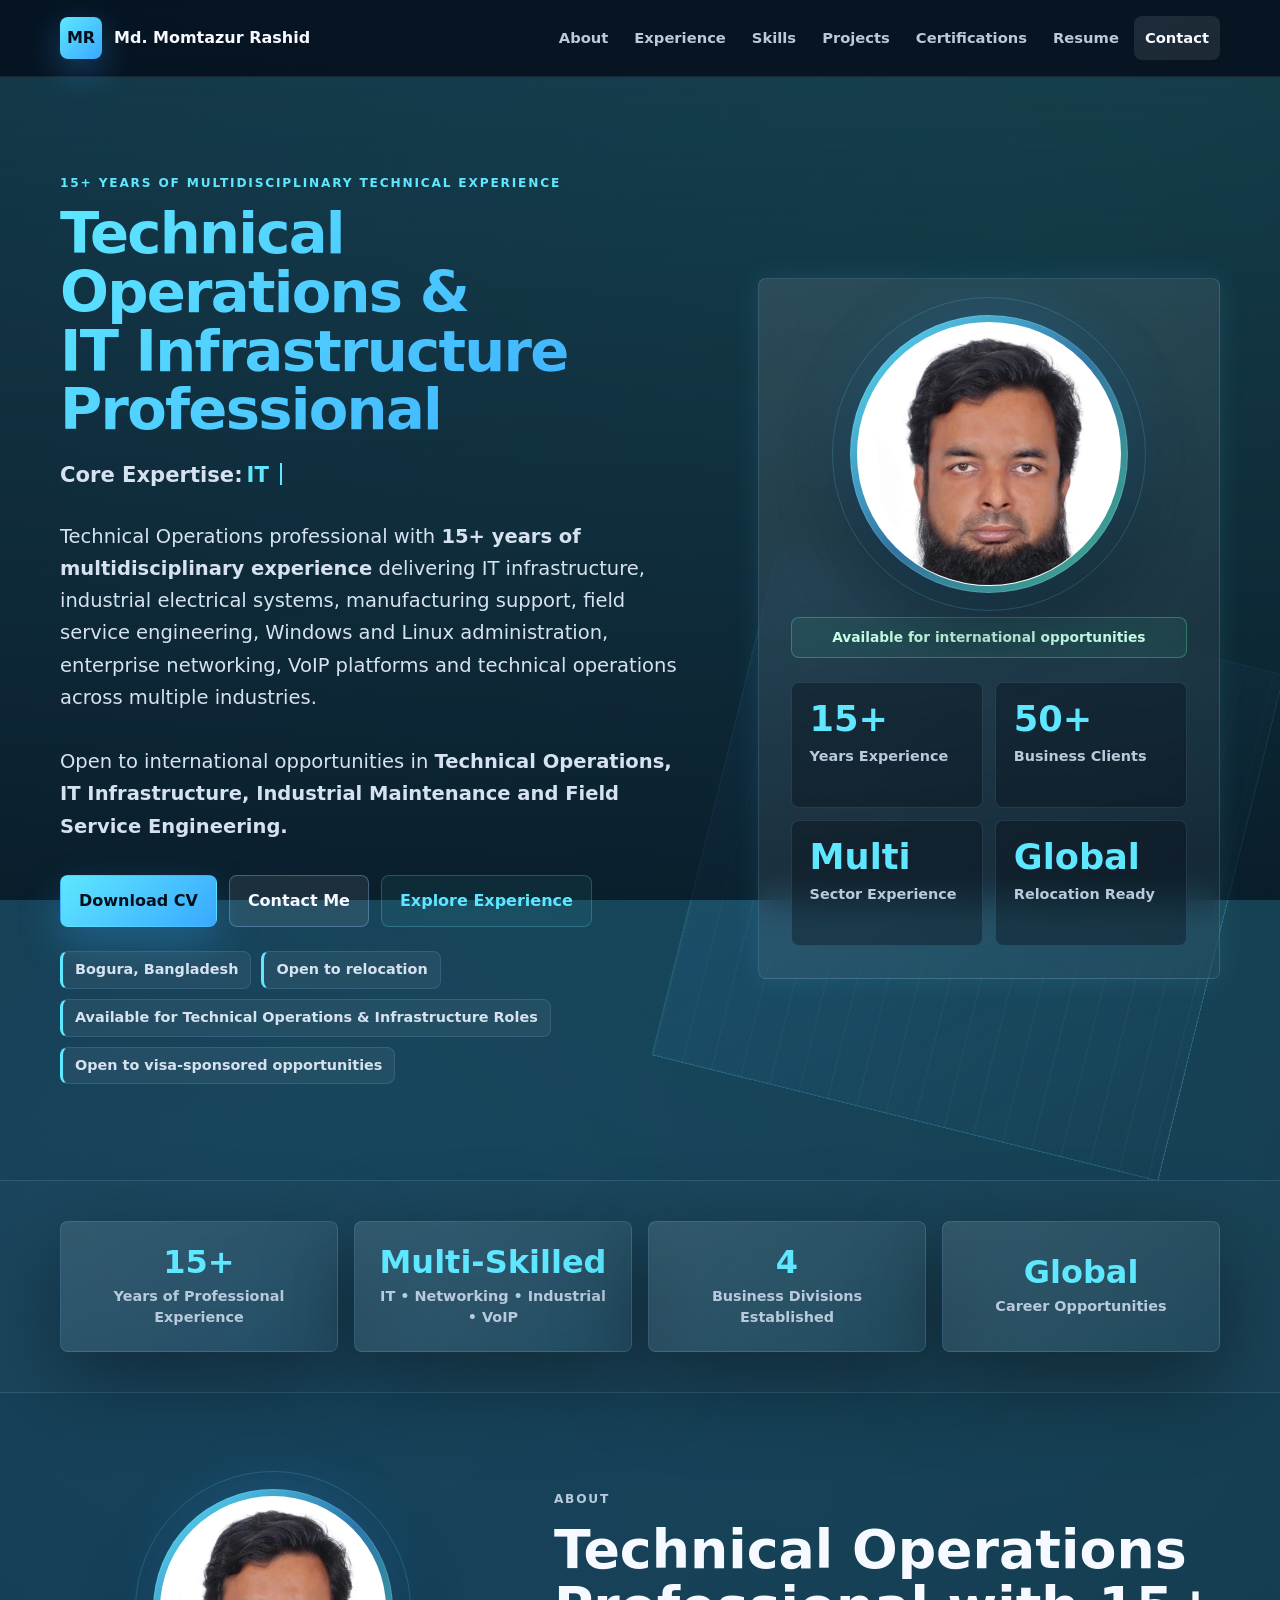
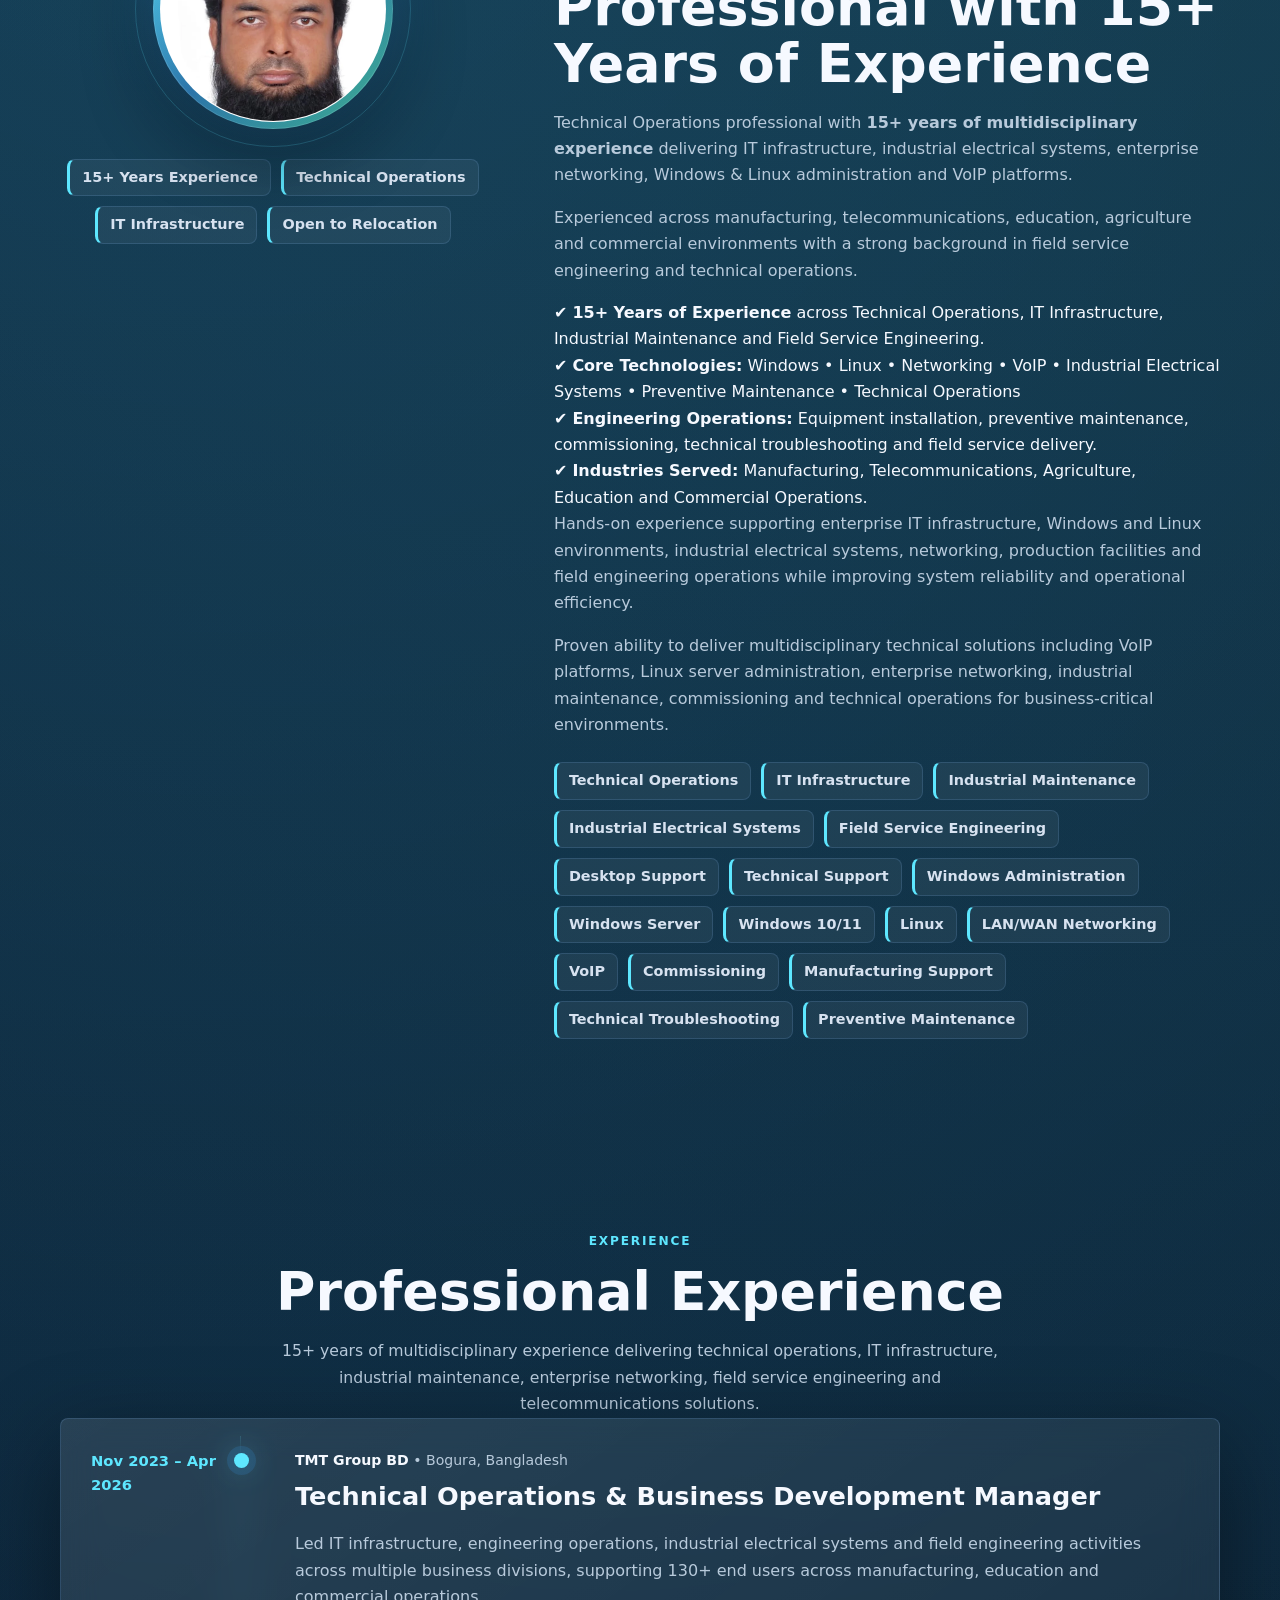
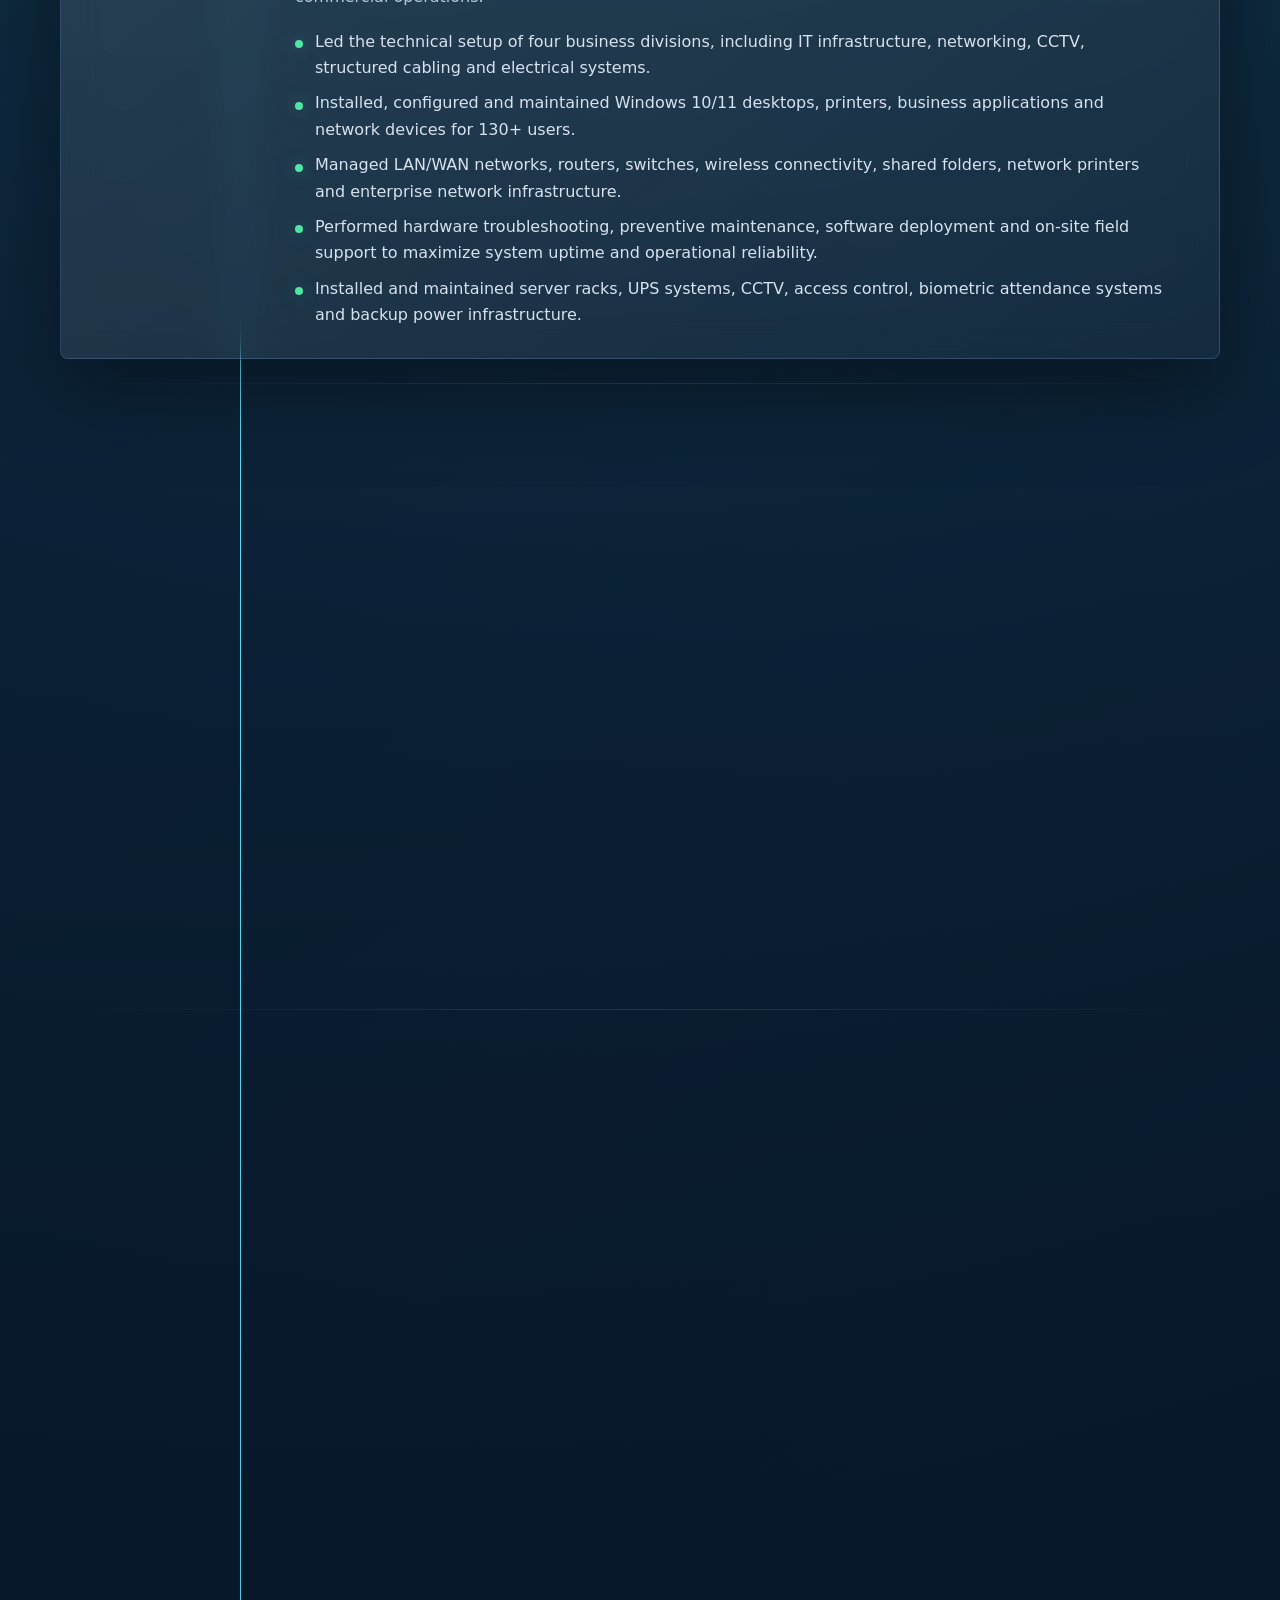
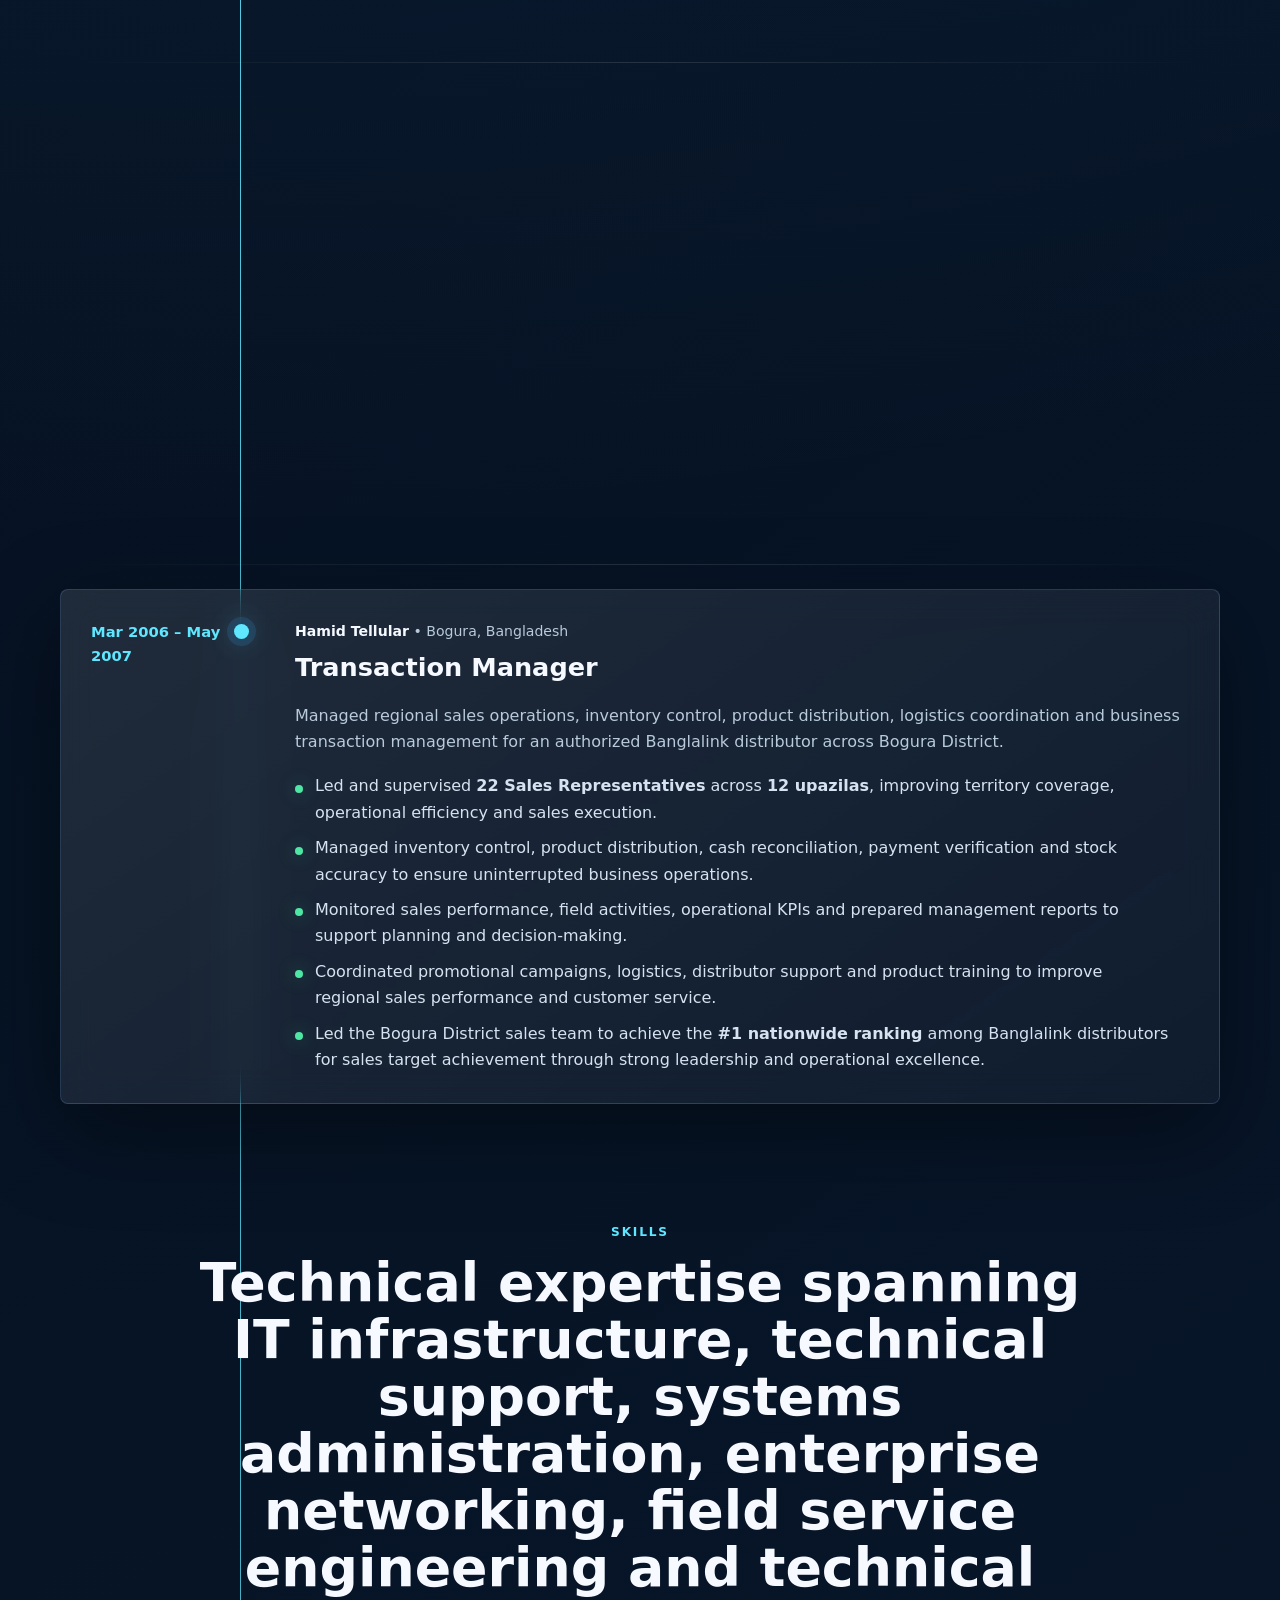
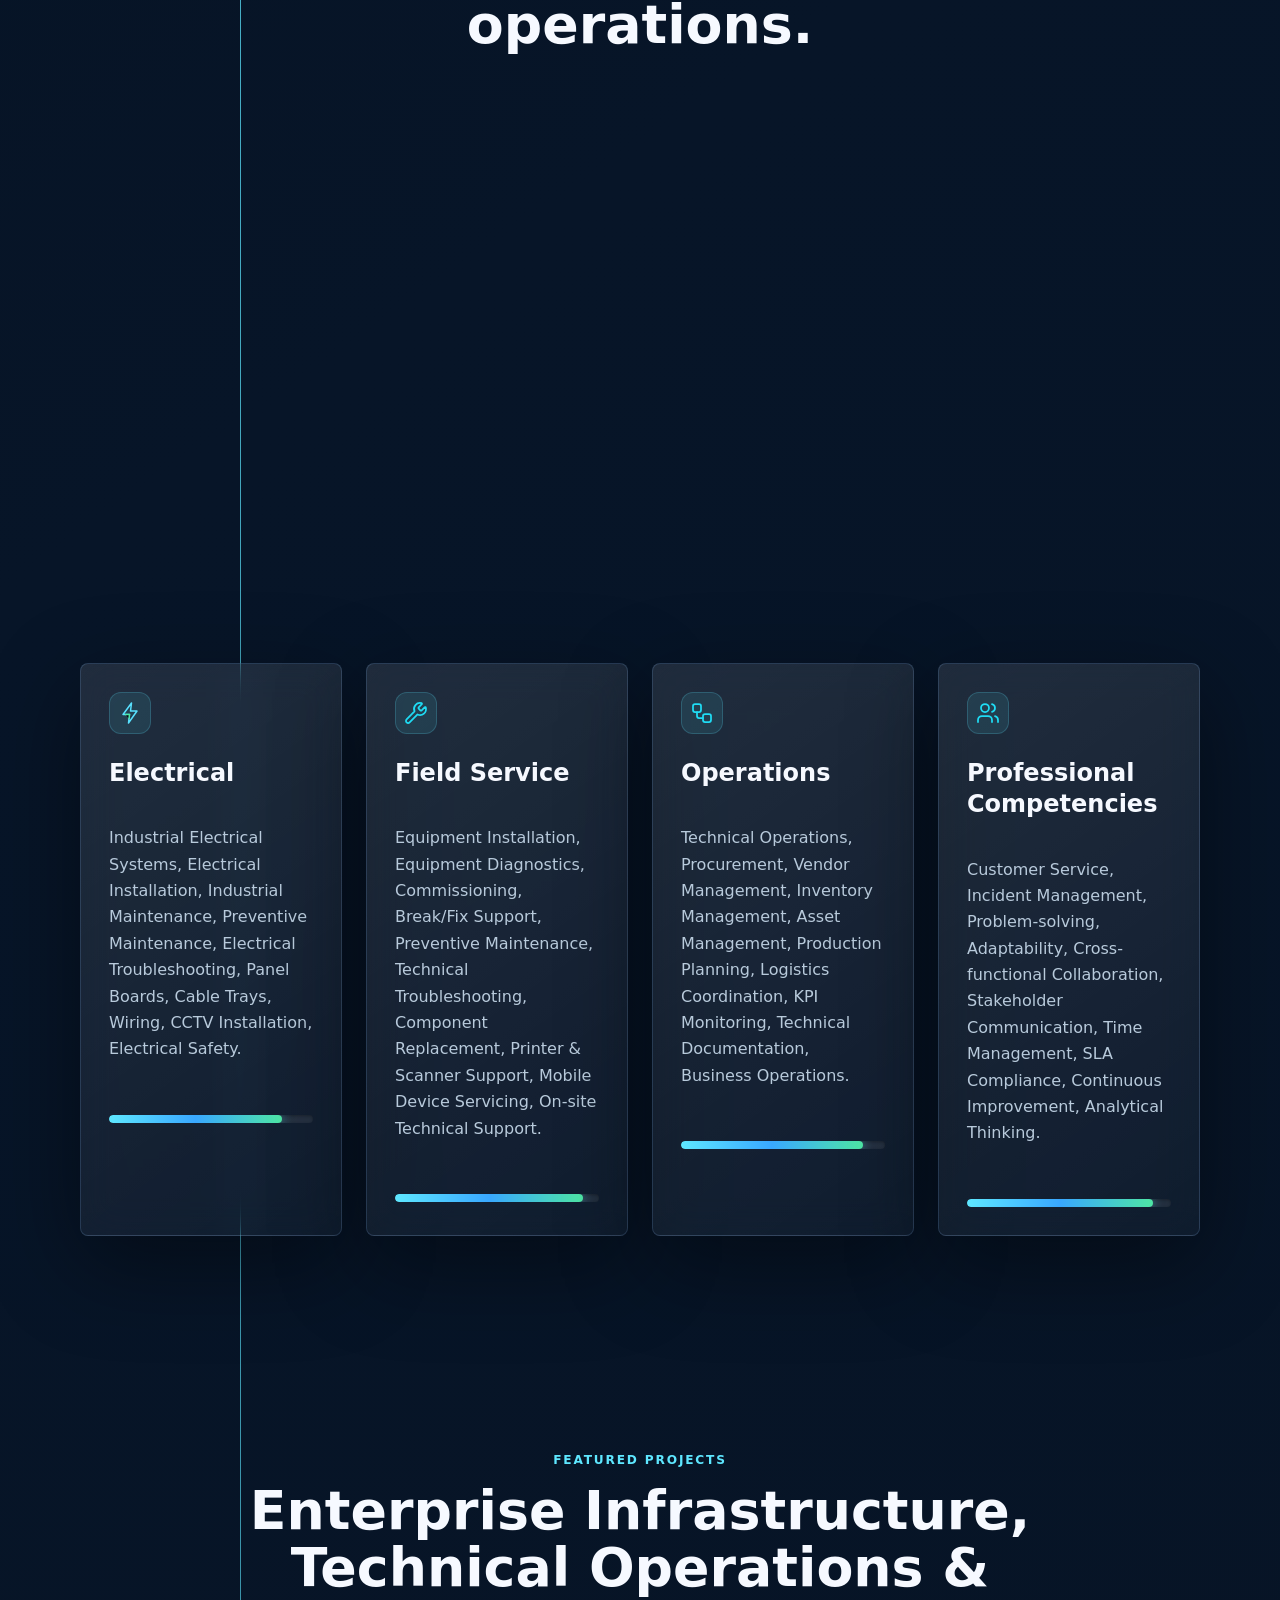
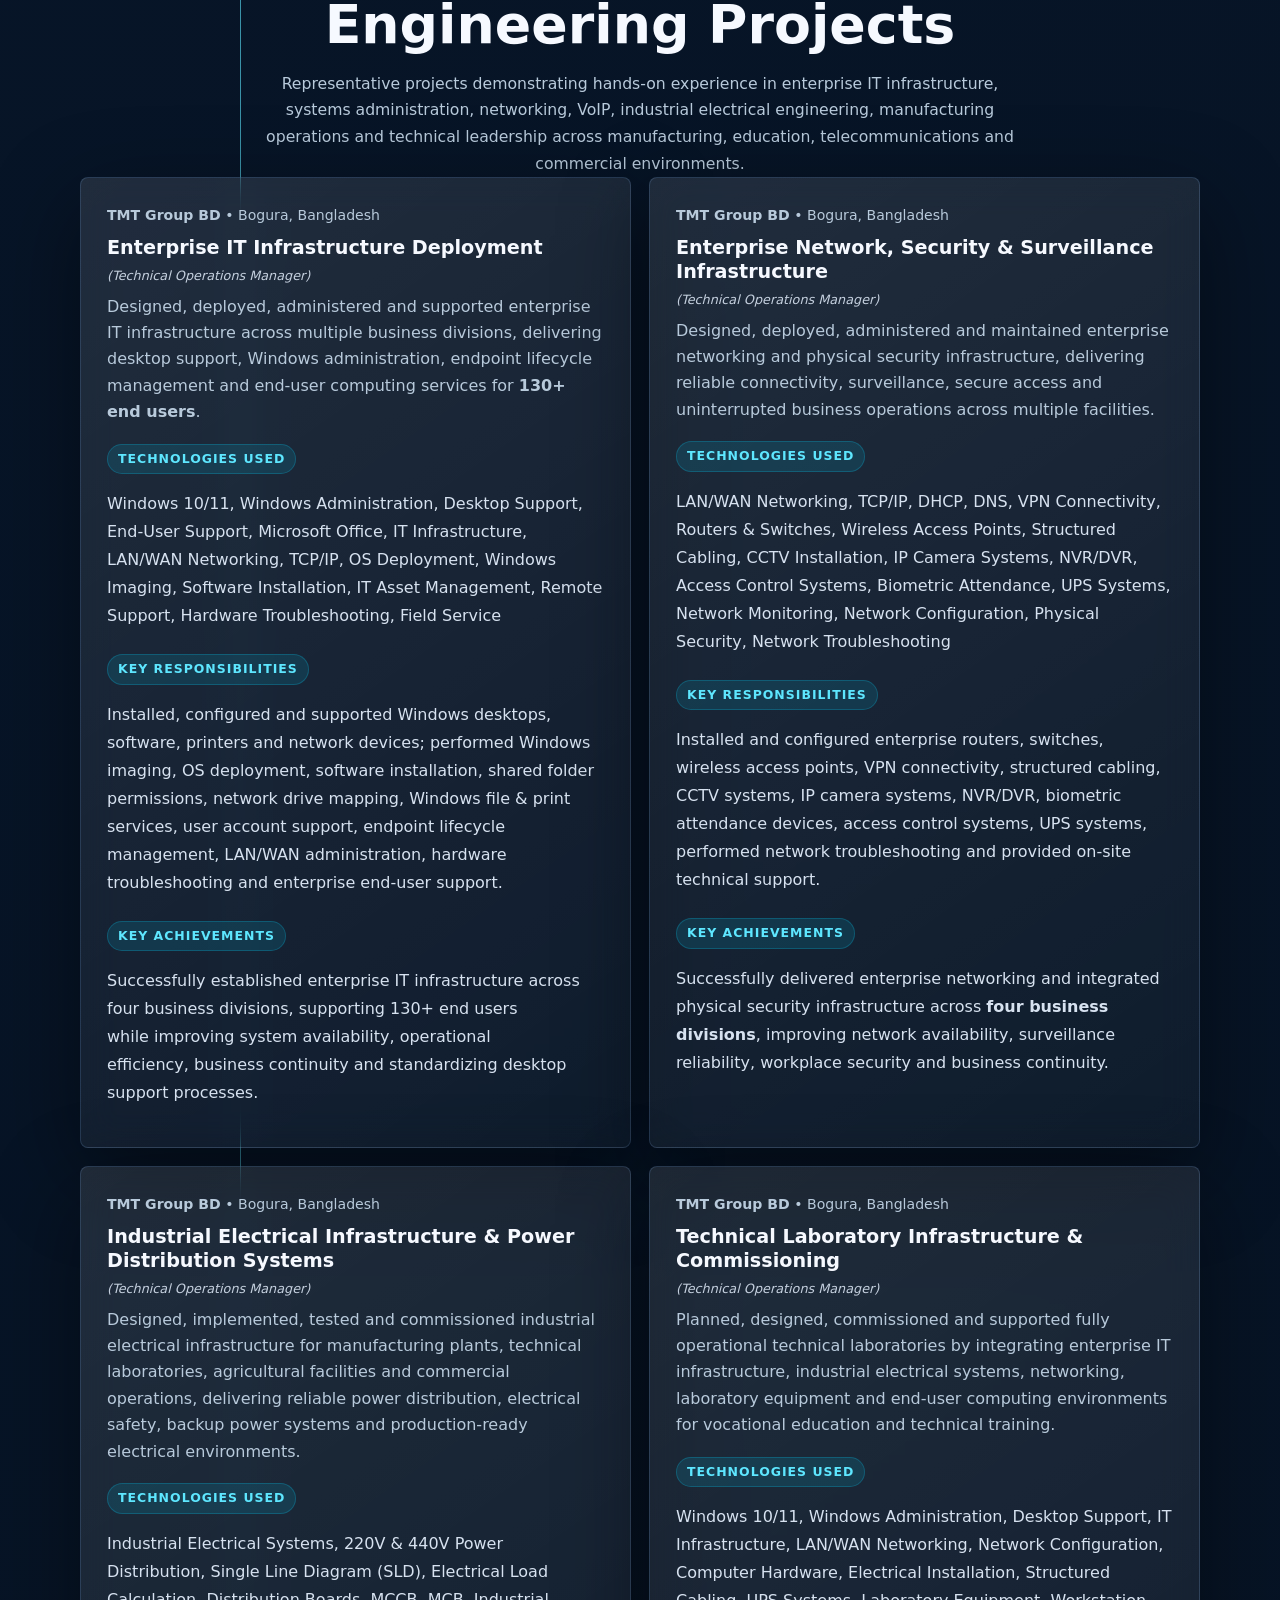
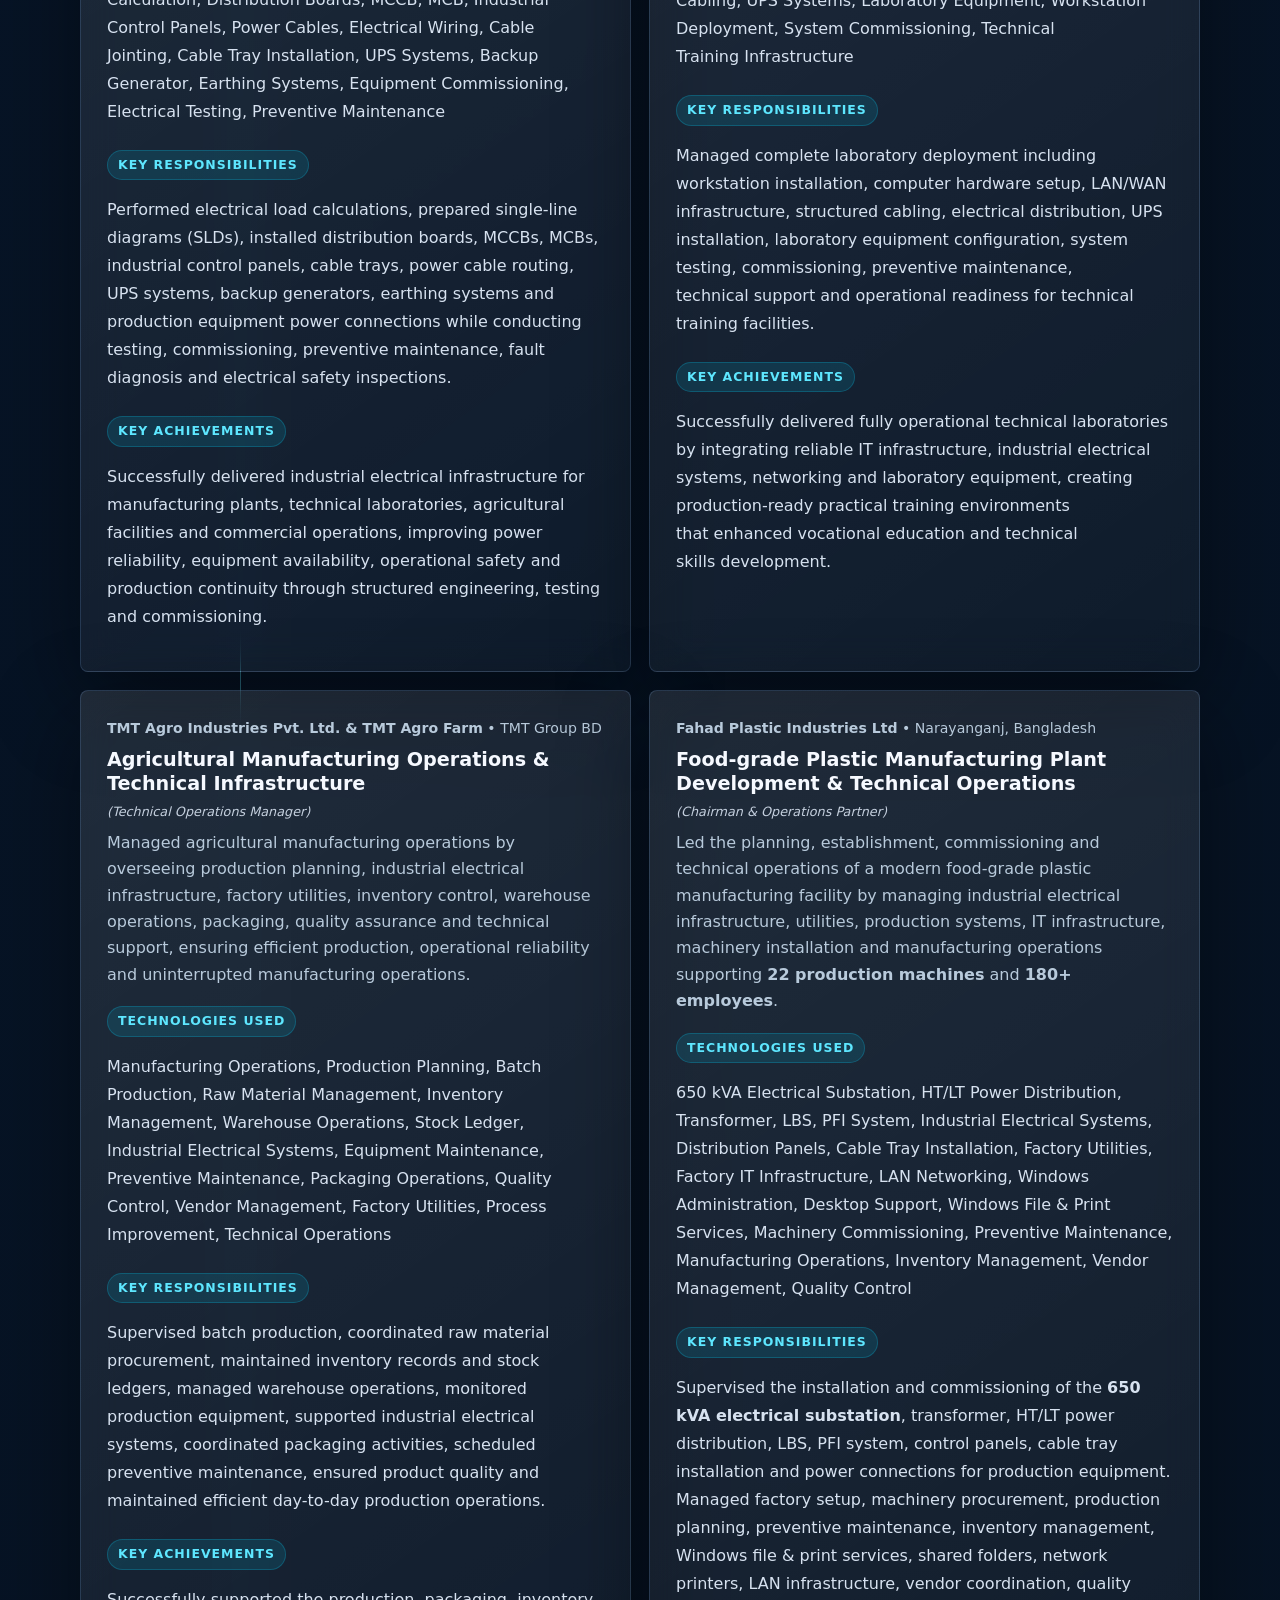
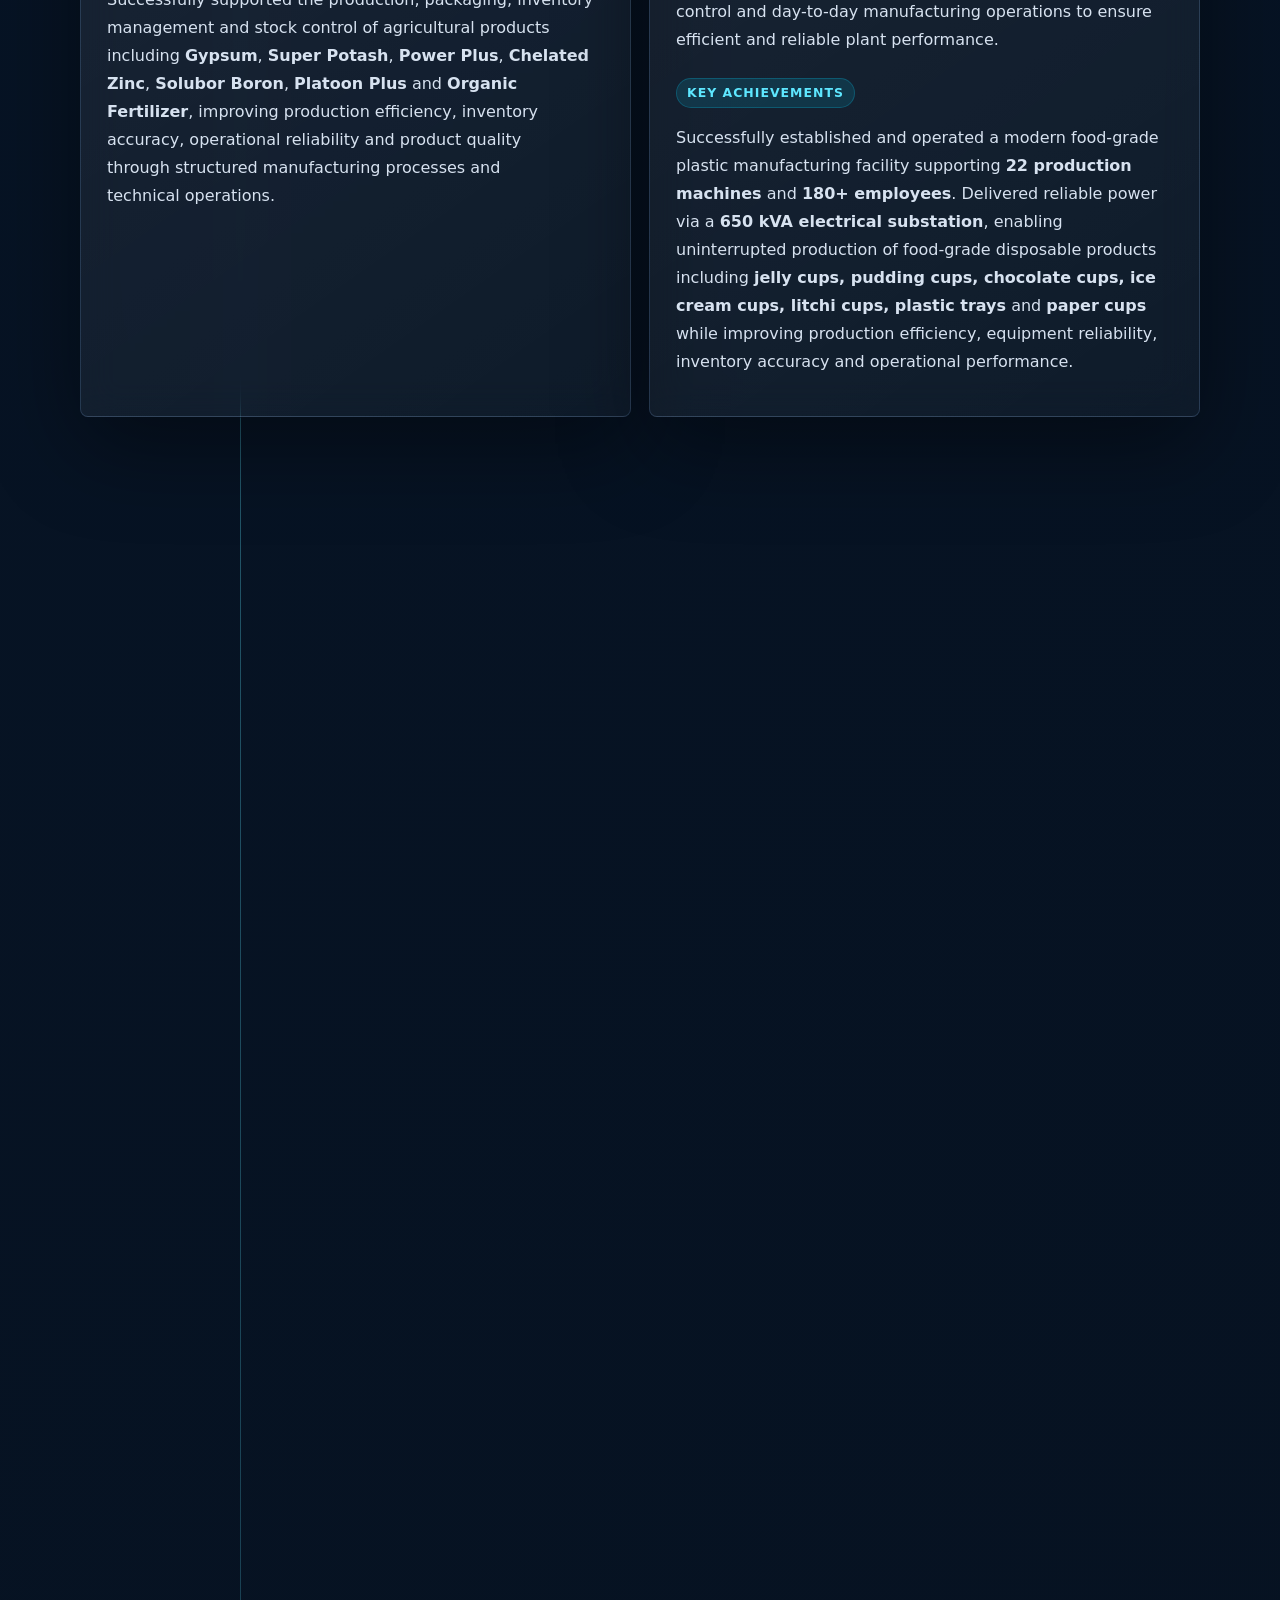
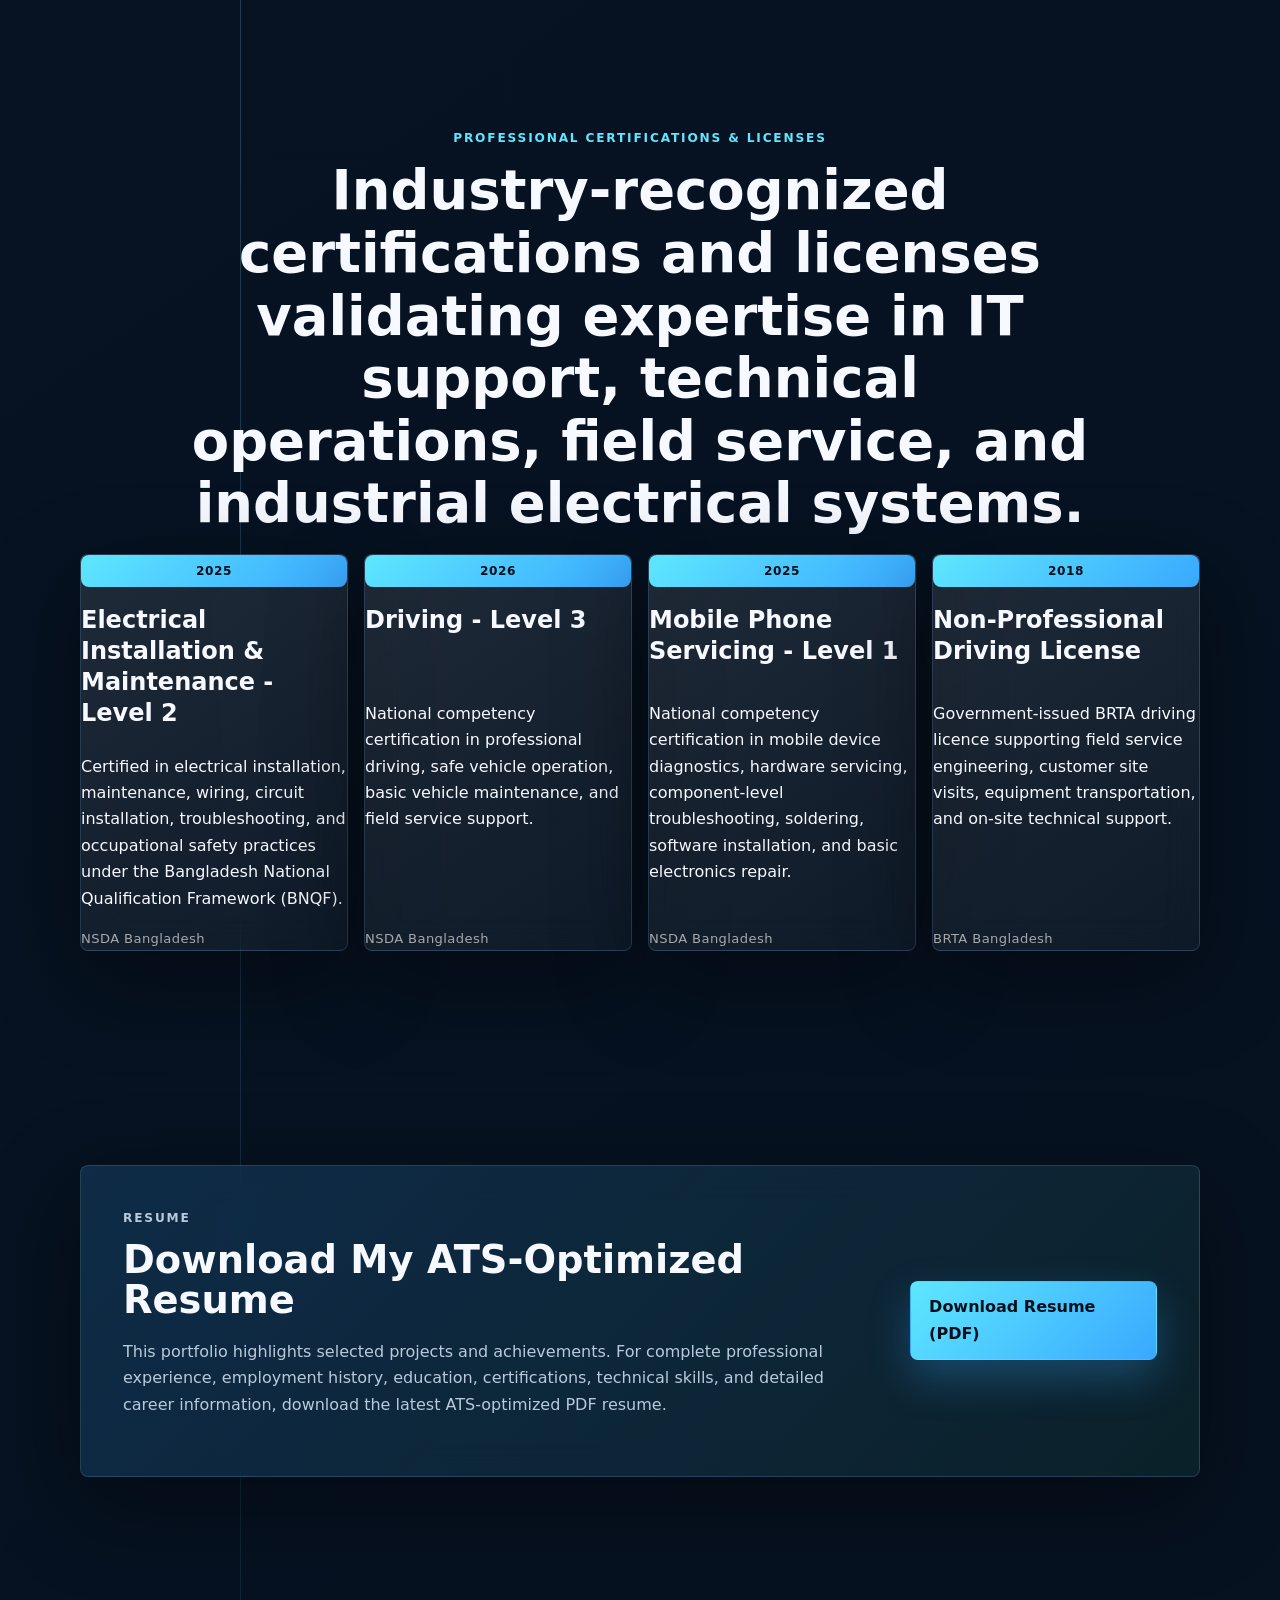
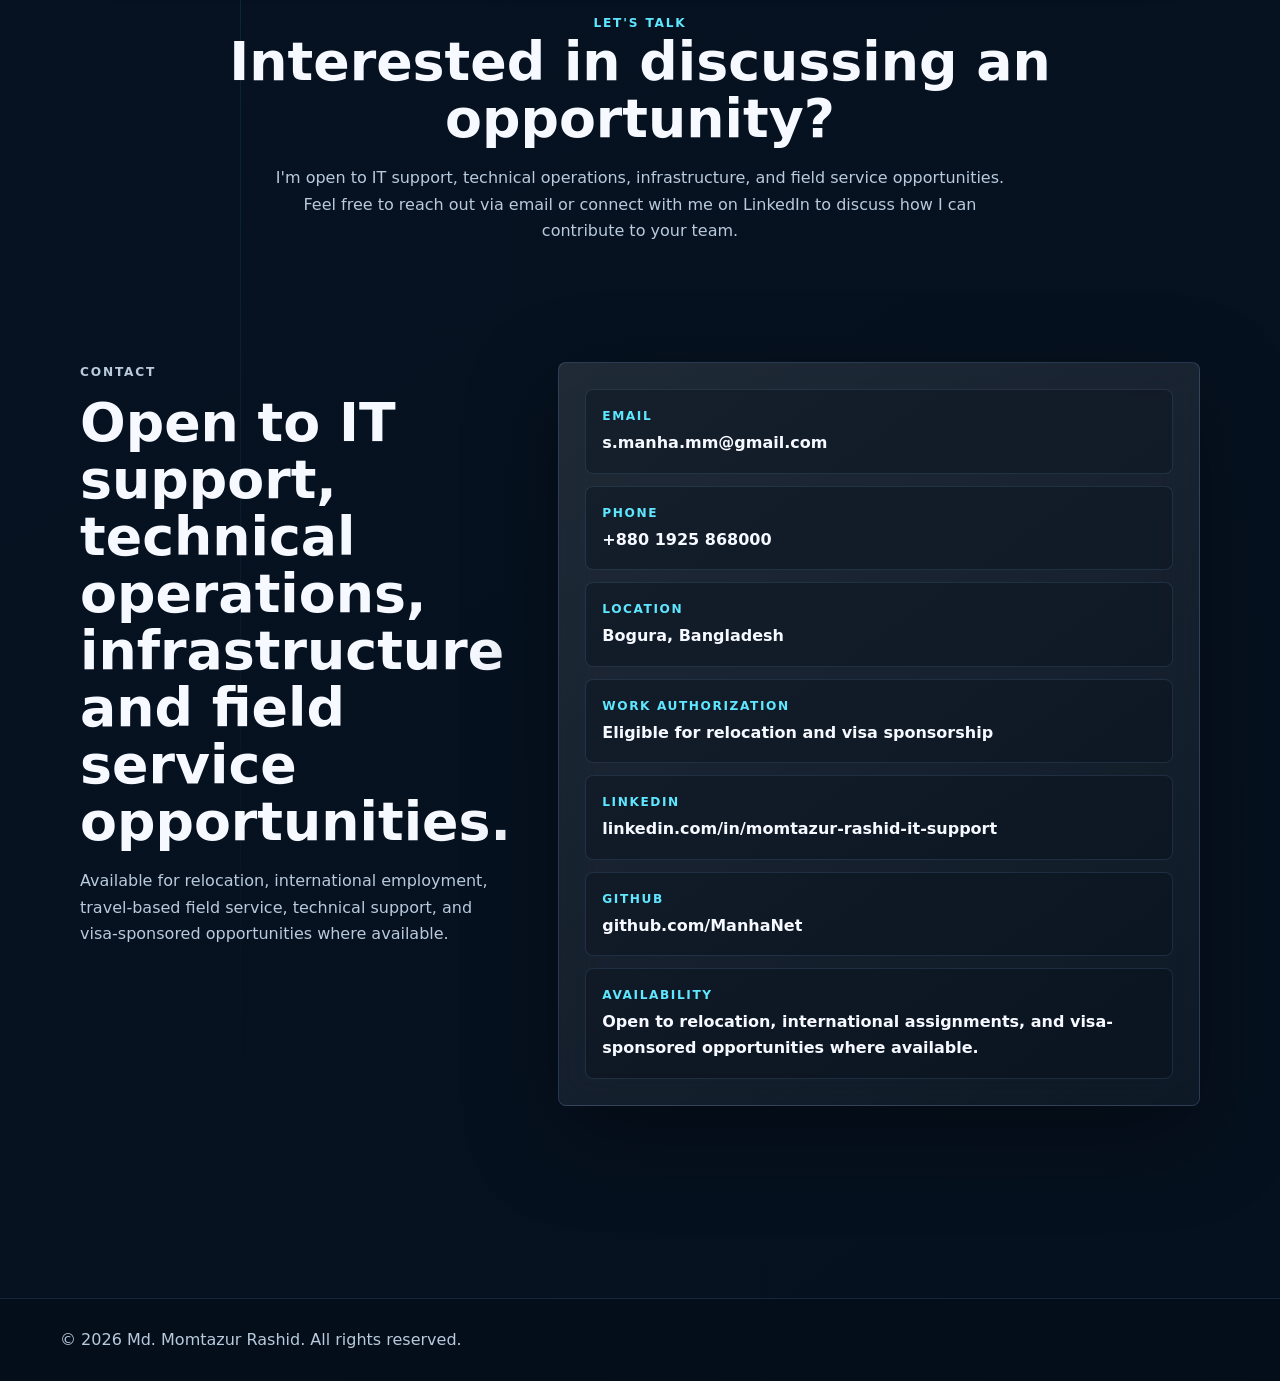
==== commit b07a155a: "Fix Bing SEO metadata and image accessibility" ====
--- a/index.html
+++ b/index.html
@@ -3,7 +3,7 @@
 <head>
   <meta charset="UTF-8">
   <meta name="viewport" content="width=device-width, initial-scale=1.0">
-  <meta name="description"  content="Technical Operations & IT Infrastructure Professional with 15+ years of experience in enterprise IT, desktop support, Windows administration, networking, VoIP, industrial maintenance and field service engineering.">
+  <meta name="description" content="Technical Operations & IT Infrastructure Professional with 15+ years of experience across IT support, networking, Linux, VoIP, industrial maintenance and field service engineering.">
   <meta name="author" content="Md. Momtazur Rashid">
   <meta name="robots" content="index, follow, max-image-preview:large">
   <meta name="theme-color" content="#06111f">
@@ -649,31 +649,31 @@
 
         <div class="skills-grid">
           <article class="skill-card glass-card reveal">
-            <img src="assets/icons/headset.svg" alt="" aria-hidden="true" loading="lazy">
+            <img src="assets/icons/headset.svg" alt="it support icon" aria-hidden="true" loading="lazy">
             <h3>IT Support</h3>
             <p>Desktop Support, Technical Support, End-User Support, Help Desk Support, Windows 10/11, Operating System Deployment, Software Installation, Hardware Troubleshooting, Printer & Peripheral Support, Remote Support, Ticket Resolution, IT Asset Management.</p>
             <div class="skill-meter" style="--level: 95%"><span></span></div>
           </article>
           <article class="skill-card glass-card reveal">
-            <img src="assets/icons/network.svg" alt="" aria-hidden="true" loading="lazy">
+            <img src="assets/icons/network.svg" alt="Networking icon" aria-hidden="true" loading="lazy">
             <h3>Networking</h3>
             <p>LAN/WAN Networking, TCP/IP, IPv4, Router & Switch Configuration, Structured Cabling, DHCP, DNS, VPN Connectivity, Wireless Networking, Enterprise Network Infrastructure, Network Troubleshooting.</p>
             <div class="skill-meter" style="--level: 90%"><span></span></div>
           </article>
           <article class="skill-card glass-card reveal">
-            <img src="assets/icons/server.svg" alt="" aria-hidden="true" loading="lazy">
+            <img src="assets/icons/server.svg" alt="Systems and server administration icon" aria-hidden="true" loading="lazy">
             <h3>Systems</h3>
             <p>Windows Administration, Windows Server, Linux (CentOS, Puppy Linux), VPS, Dedicated Servers, SSH, FTP, Remote Administration, File & Print Services, Server Monitoring.</p>
             <div class="skill-meter" style="--level: 88%"><span></span></div>
           </article>
           <article class="skill-card glass-card reveal">
-            <img src="assets/icons/phone-call.svg" alt="" aria-hidden="true" loading="lazy">
+            <img src="assets/icons/phone-call.svg" alt="VoIP and telecommunications icon" aria-hidden="true" loading="lazy">
             <h3>VoIP</h3>
             <p>Asterisk, FreePBX, AsteriskNOW, VOS3000, ASTPP, SIP, IAX, VoIP Deployment, Dial Plan Configuration, Carrier Routing, Call Quality Monitoring, Enterprise VoIP Support.</p>
         <div class="skill-meter" style="--level: 93%"><span></span></div>
           </article>
           <article class="skill-card glass-card reveal">
-            <img src="assets/icons/electrical.svg" alt="" aria-hidden="true" loading="lazy">
+            <img src="assets/icons/electrical.svg" alt="Industrial electrical engineering icon" aria-hidden="true" loading="lazy">
             <h3>Electrical</h3>
             <p>Industrial Electrical Systems, Electrical Installation, Industrial Maintenance, Preventive Maintenance, Electrical Troubleshooting, Panel Boards, Cable Trays, Wiring, CCTV Installation, Electrical Safety.</p>
           <div class="skill-meter" style="--level: 85%">
@@ -687,7 +687,7 @@
             <div class="skill-meter" style="--level: 92%"><span></span></div>
           </article>
           <article class="skill-card glass-card reveal">
-            <img src="assets/icons/workflow.svg" alt="" aria-hidden="true" loading="lazy">
+            <img src="assets/icons/workflow.svg" alt="Technical operations and workflow icon" aria-hidden="true" loading="lazy">
             <h3>Operations</h3>
             <p>Technical Operations, Procurement, Vendor Management, Inventory Management, Asset Management, Production Planning, Logistics Coordination, KPI Monitoring, Technical Documentation, Business Operations.</p>
           <div class="skill-meter" style="--level: 89%">
@@ -695,7 +695,7 @@
 </div>
           </article>
           <article class="skill-card glass-card reveal">
-            <img src="assets/icons/users.svg" alt="" aria-hidden="true" loading="lazy">
+            <img src="assets/icons/users.svg" alt="Technical team and user support icon" aria-hidden="true" loading="lazy">
             <h3>Professional Competencies</h3>
           <p>Customer Service, Incident Management, Problem-solving, Adaptability, Cross-functional Collaboration, Stakeholder Communication, Time Management, SLA Compliance, Continuous Improvement, Analytical Thinking.</p>
 <div class="skill-meter" style="--level: 91%">
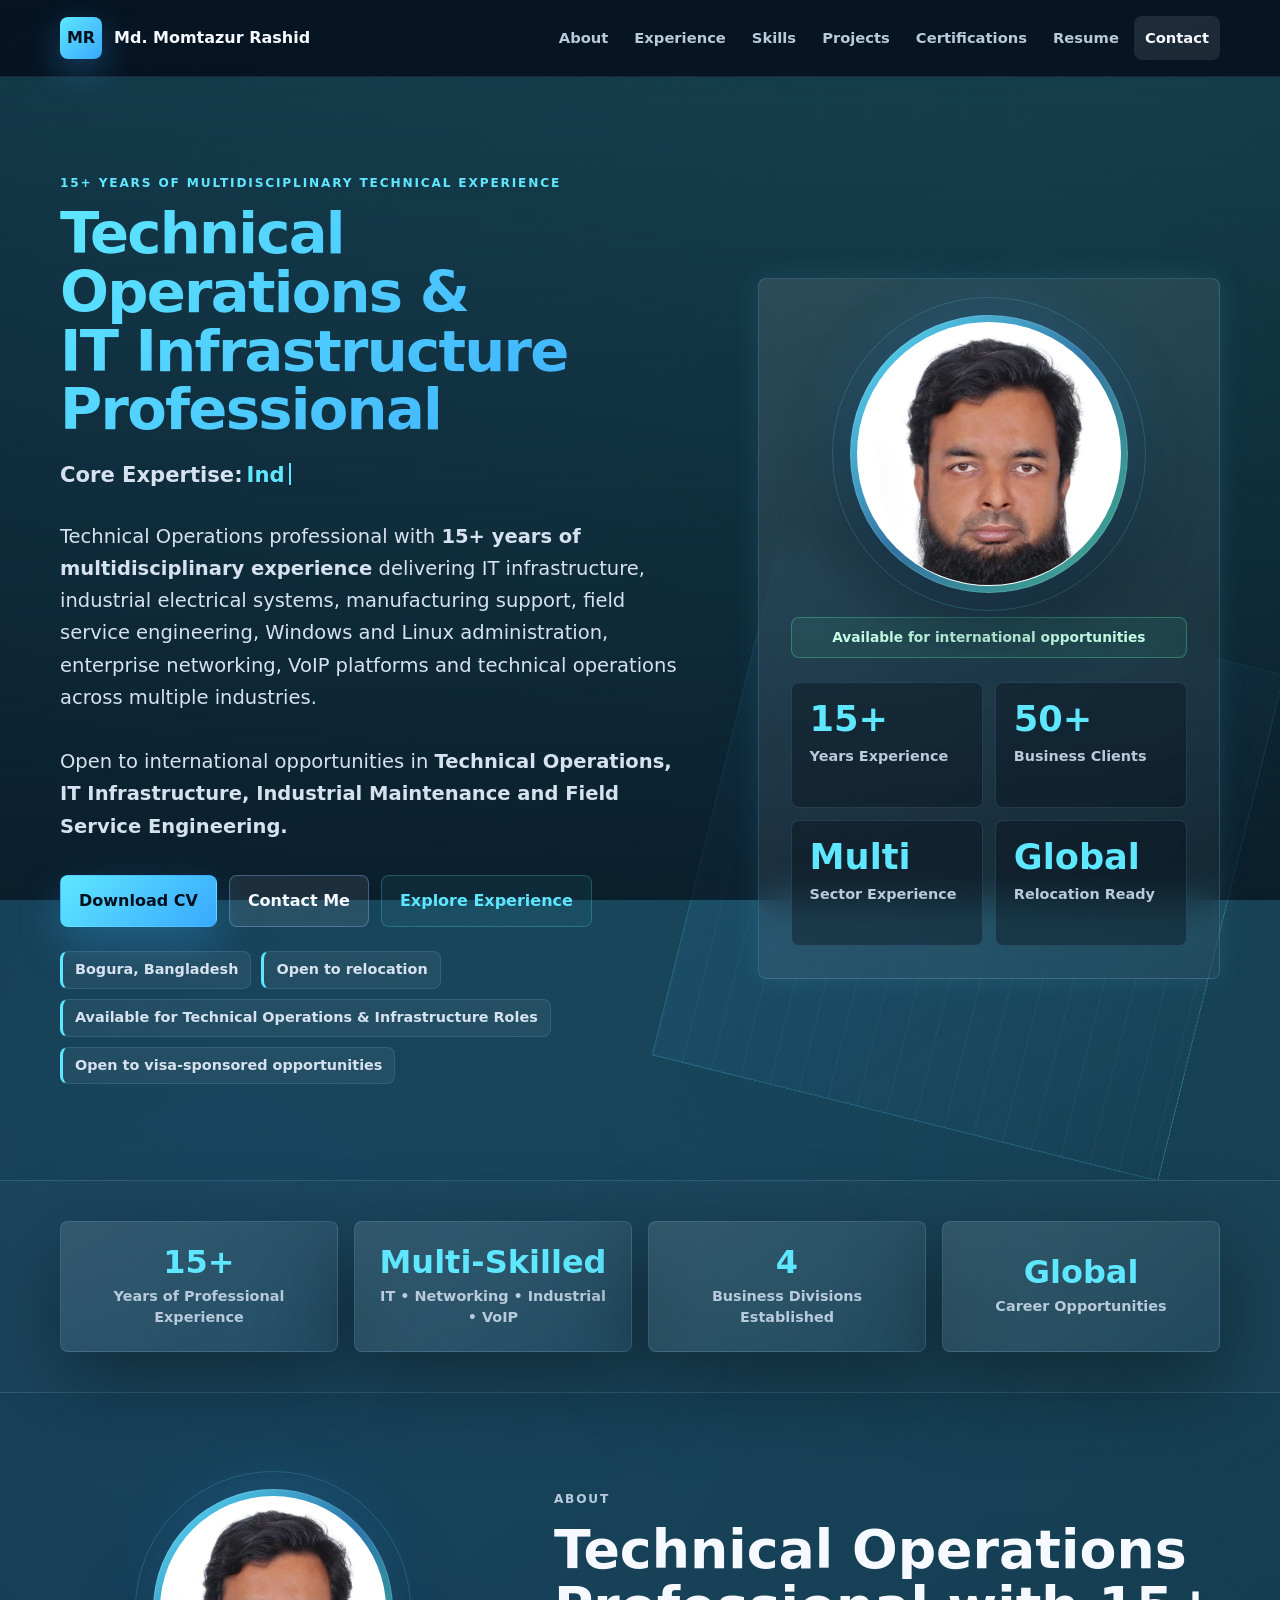
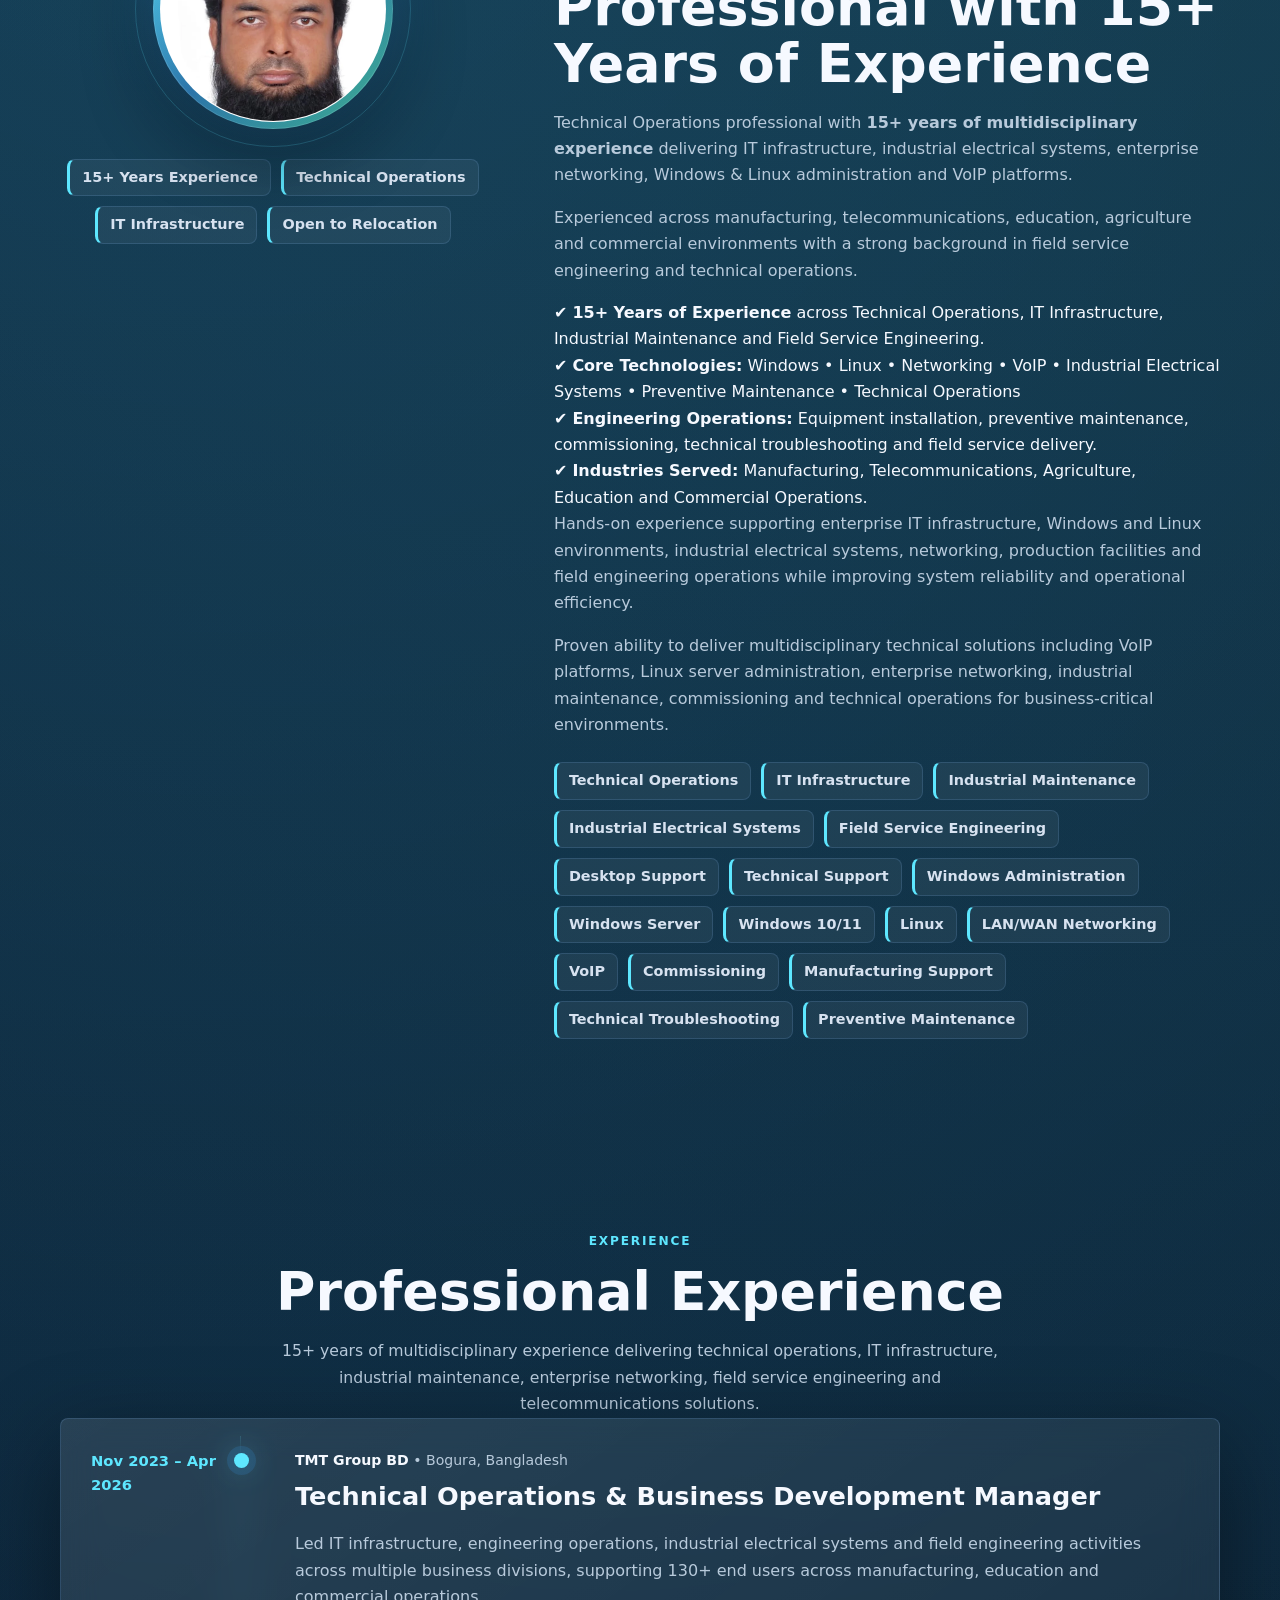
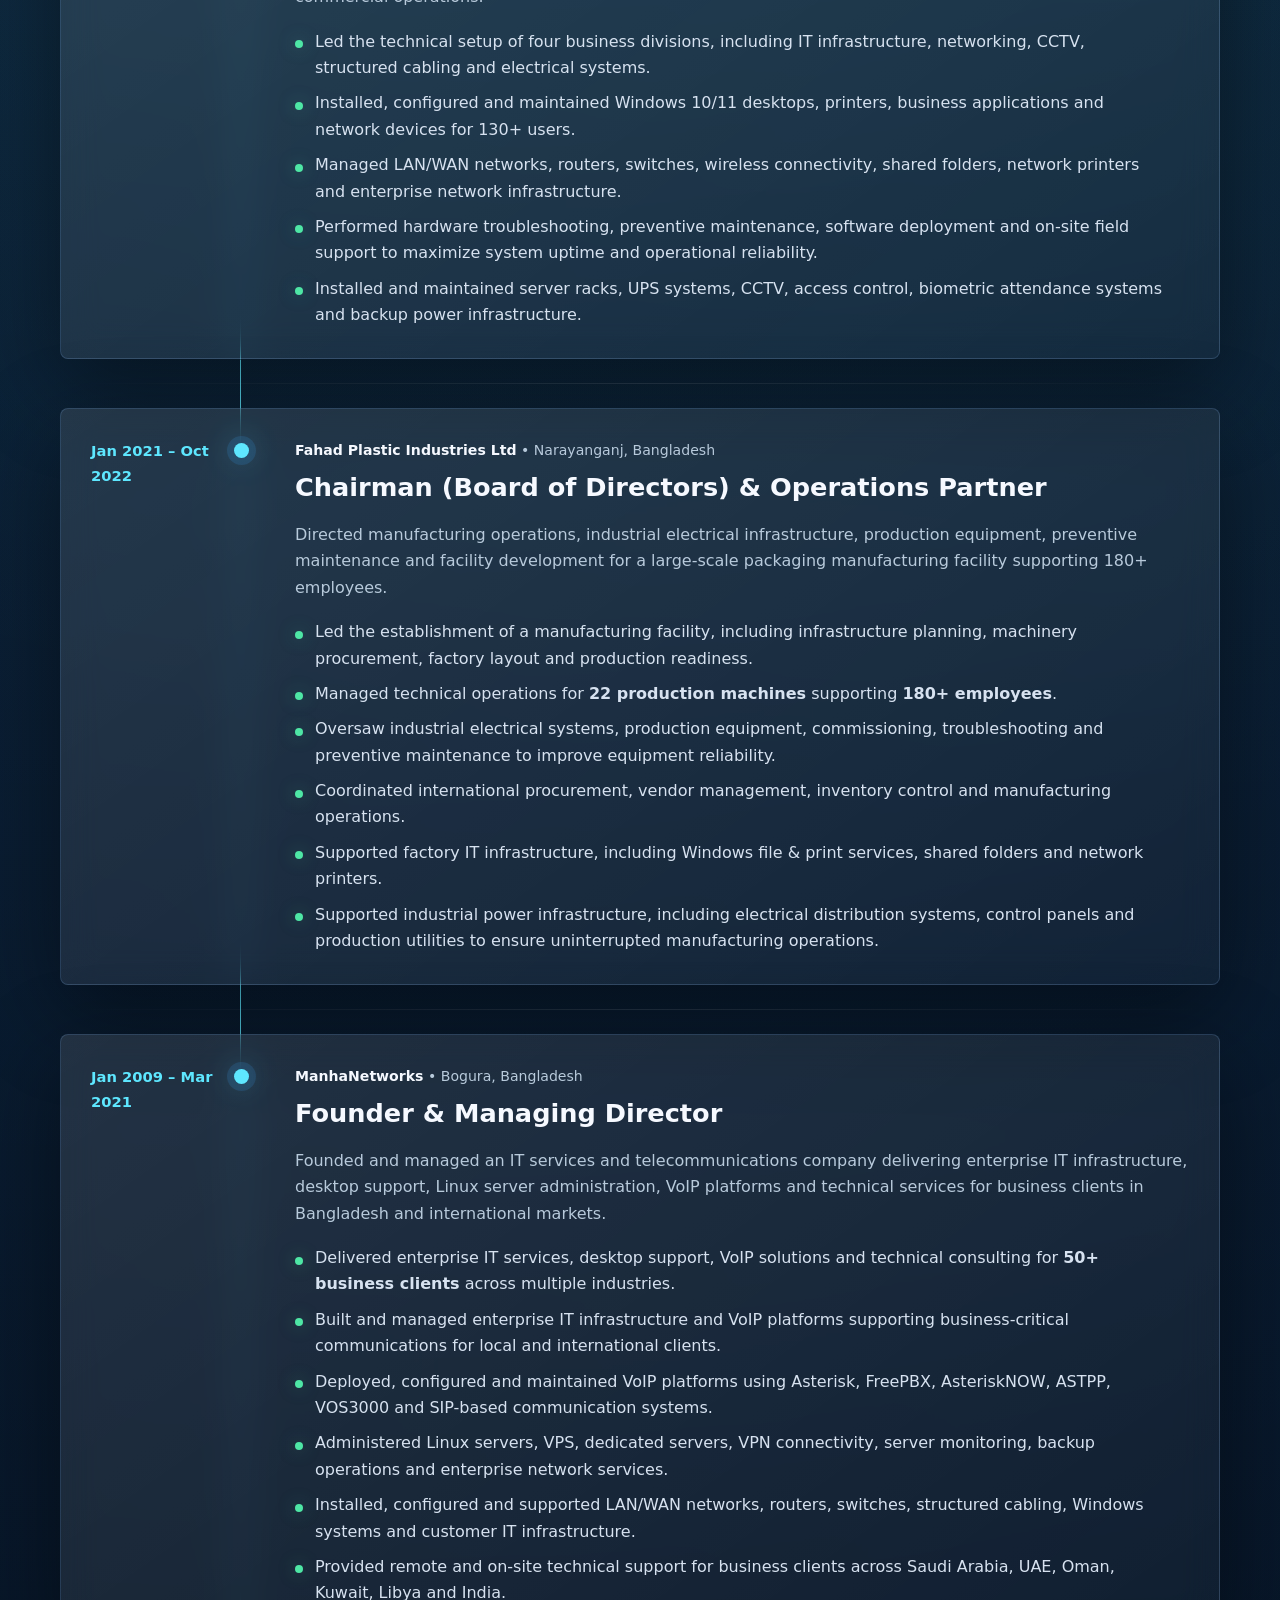
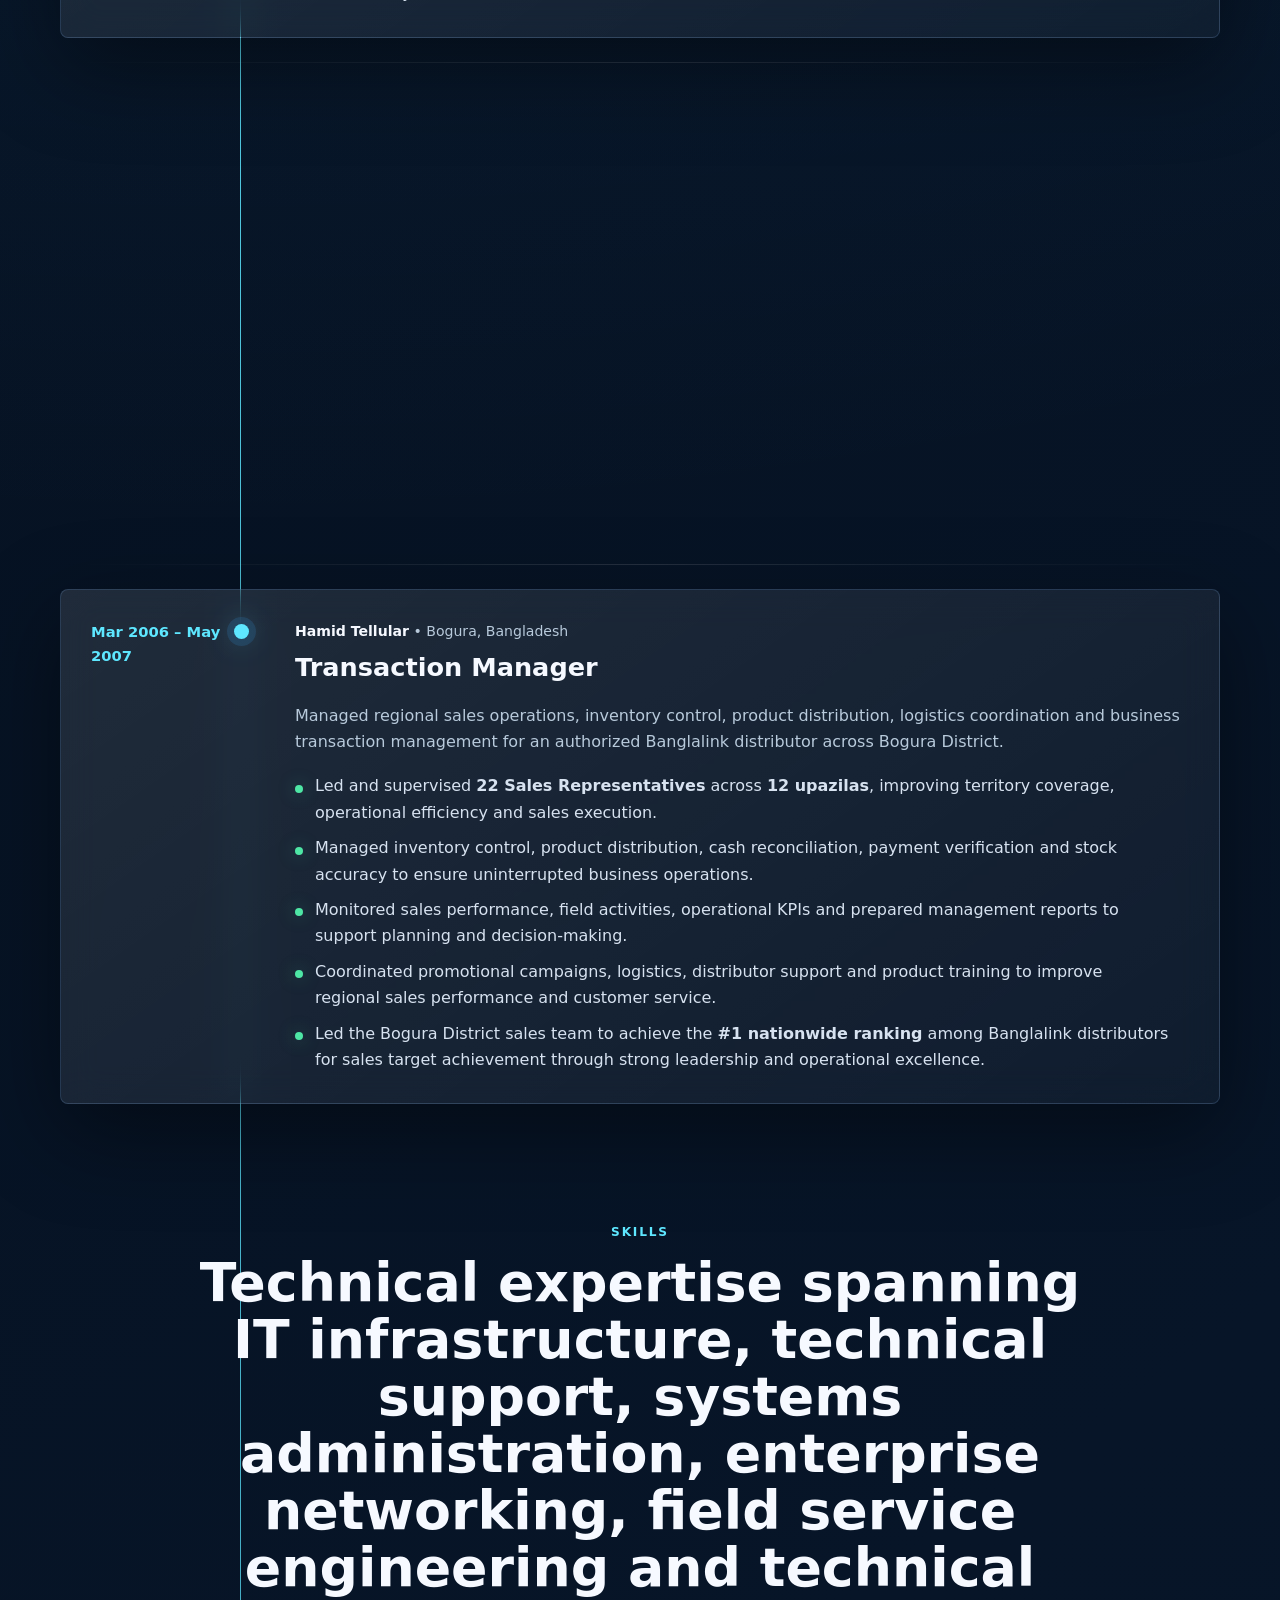
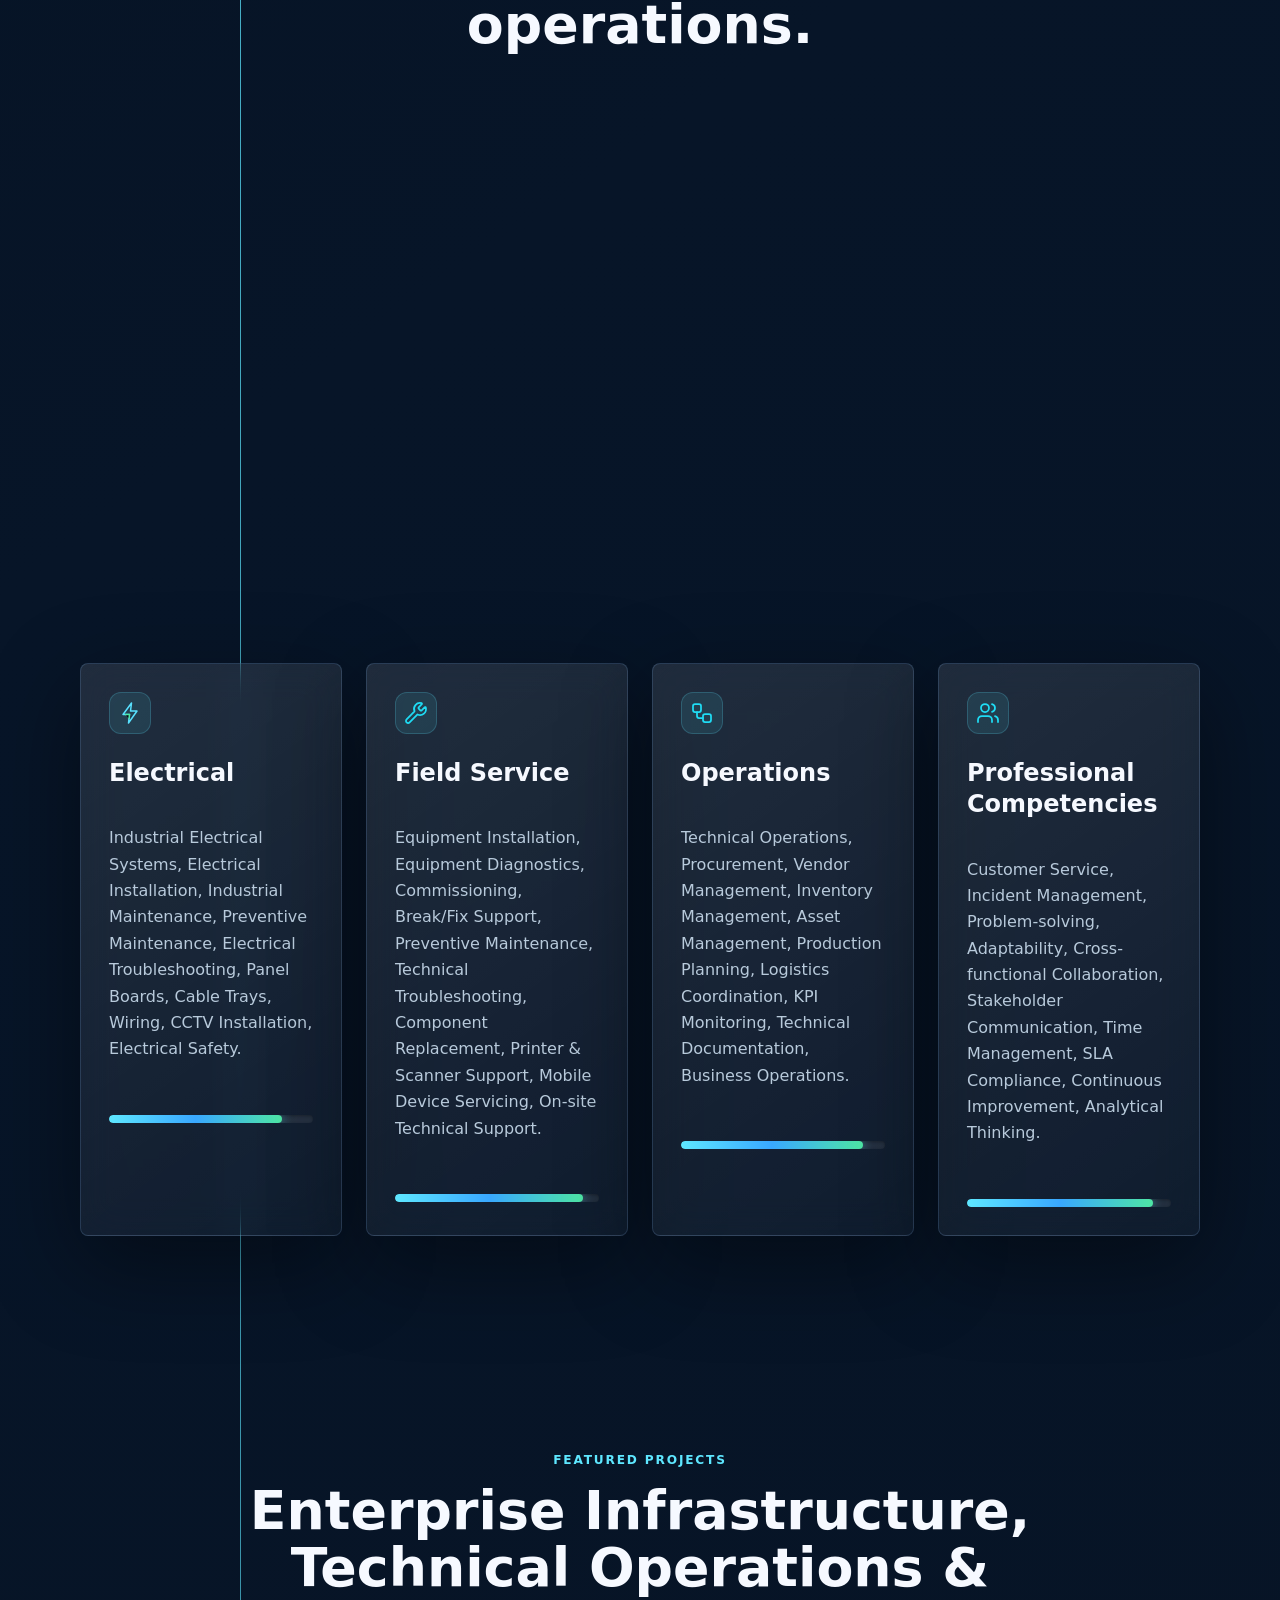
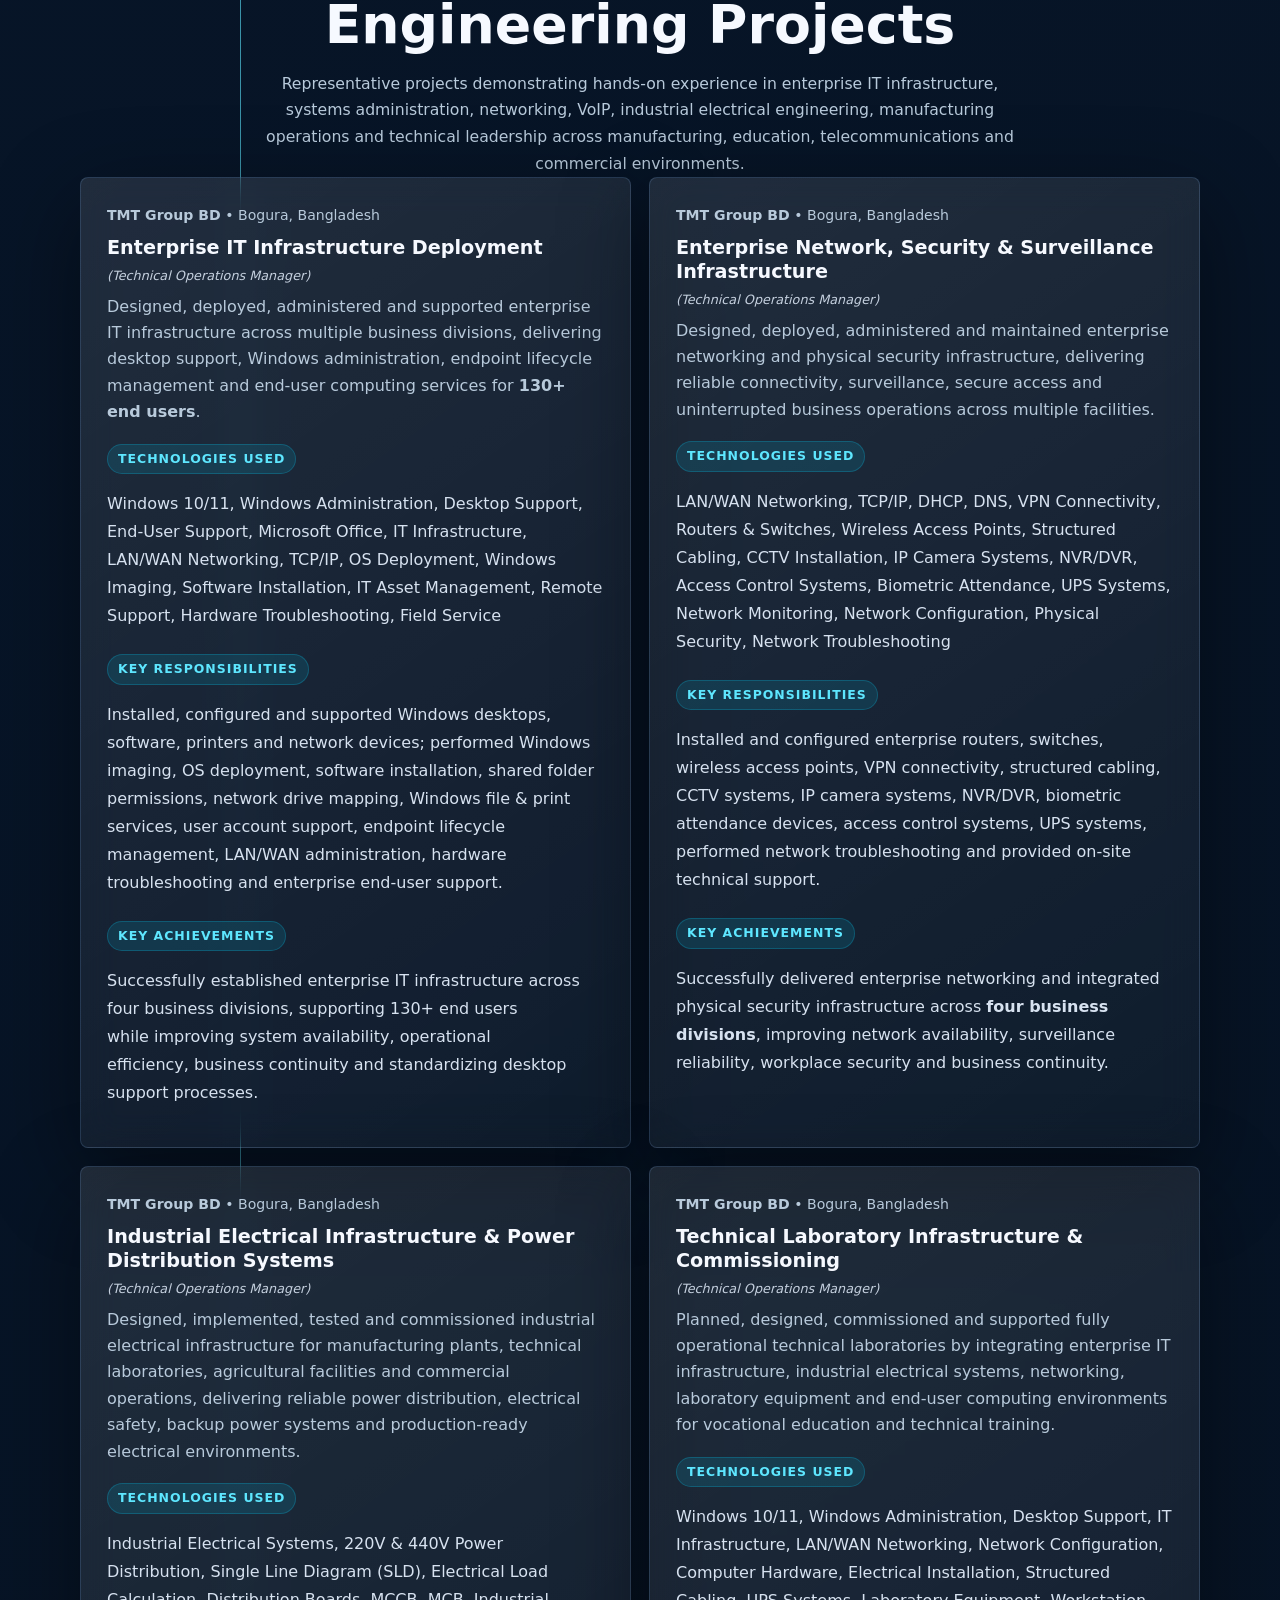
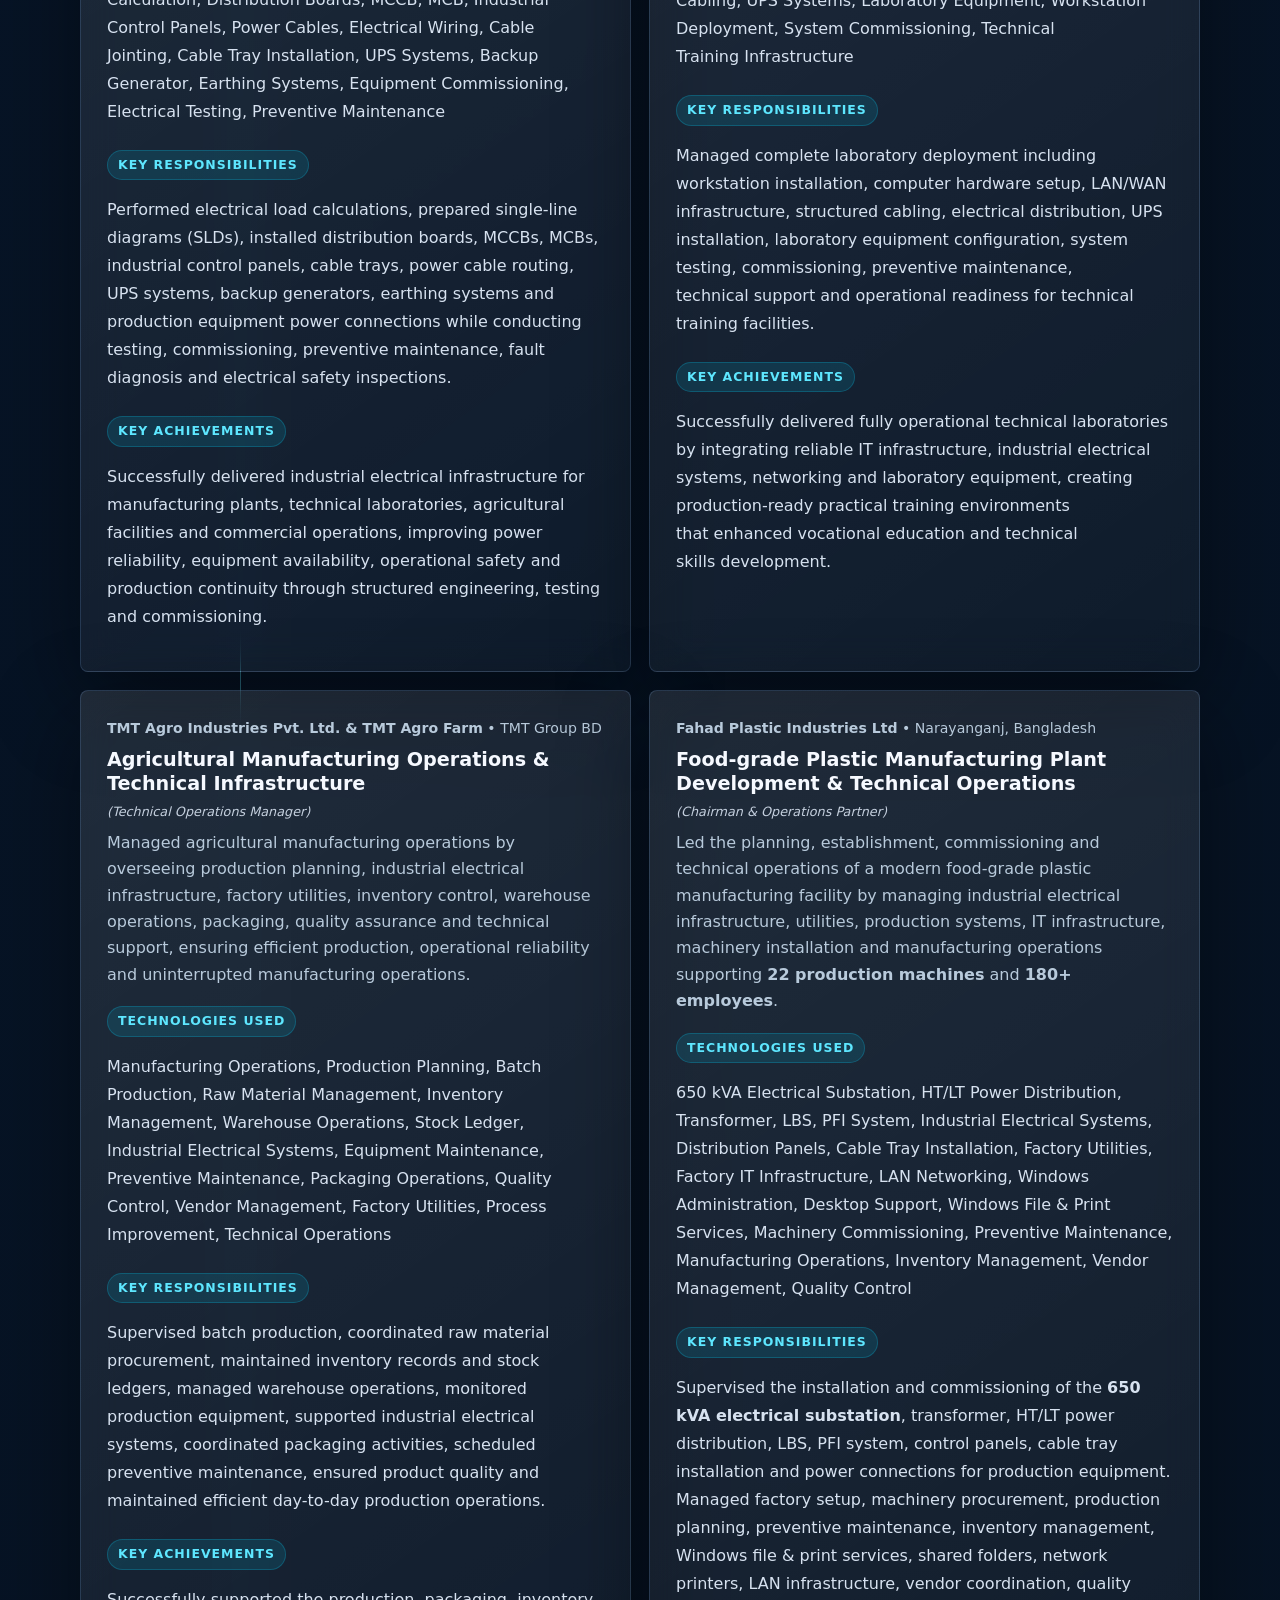
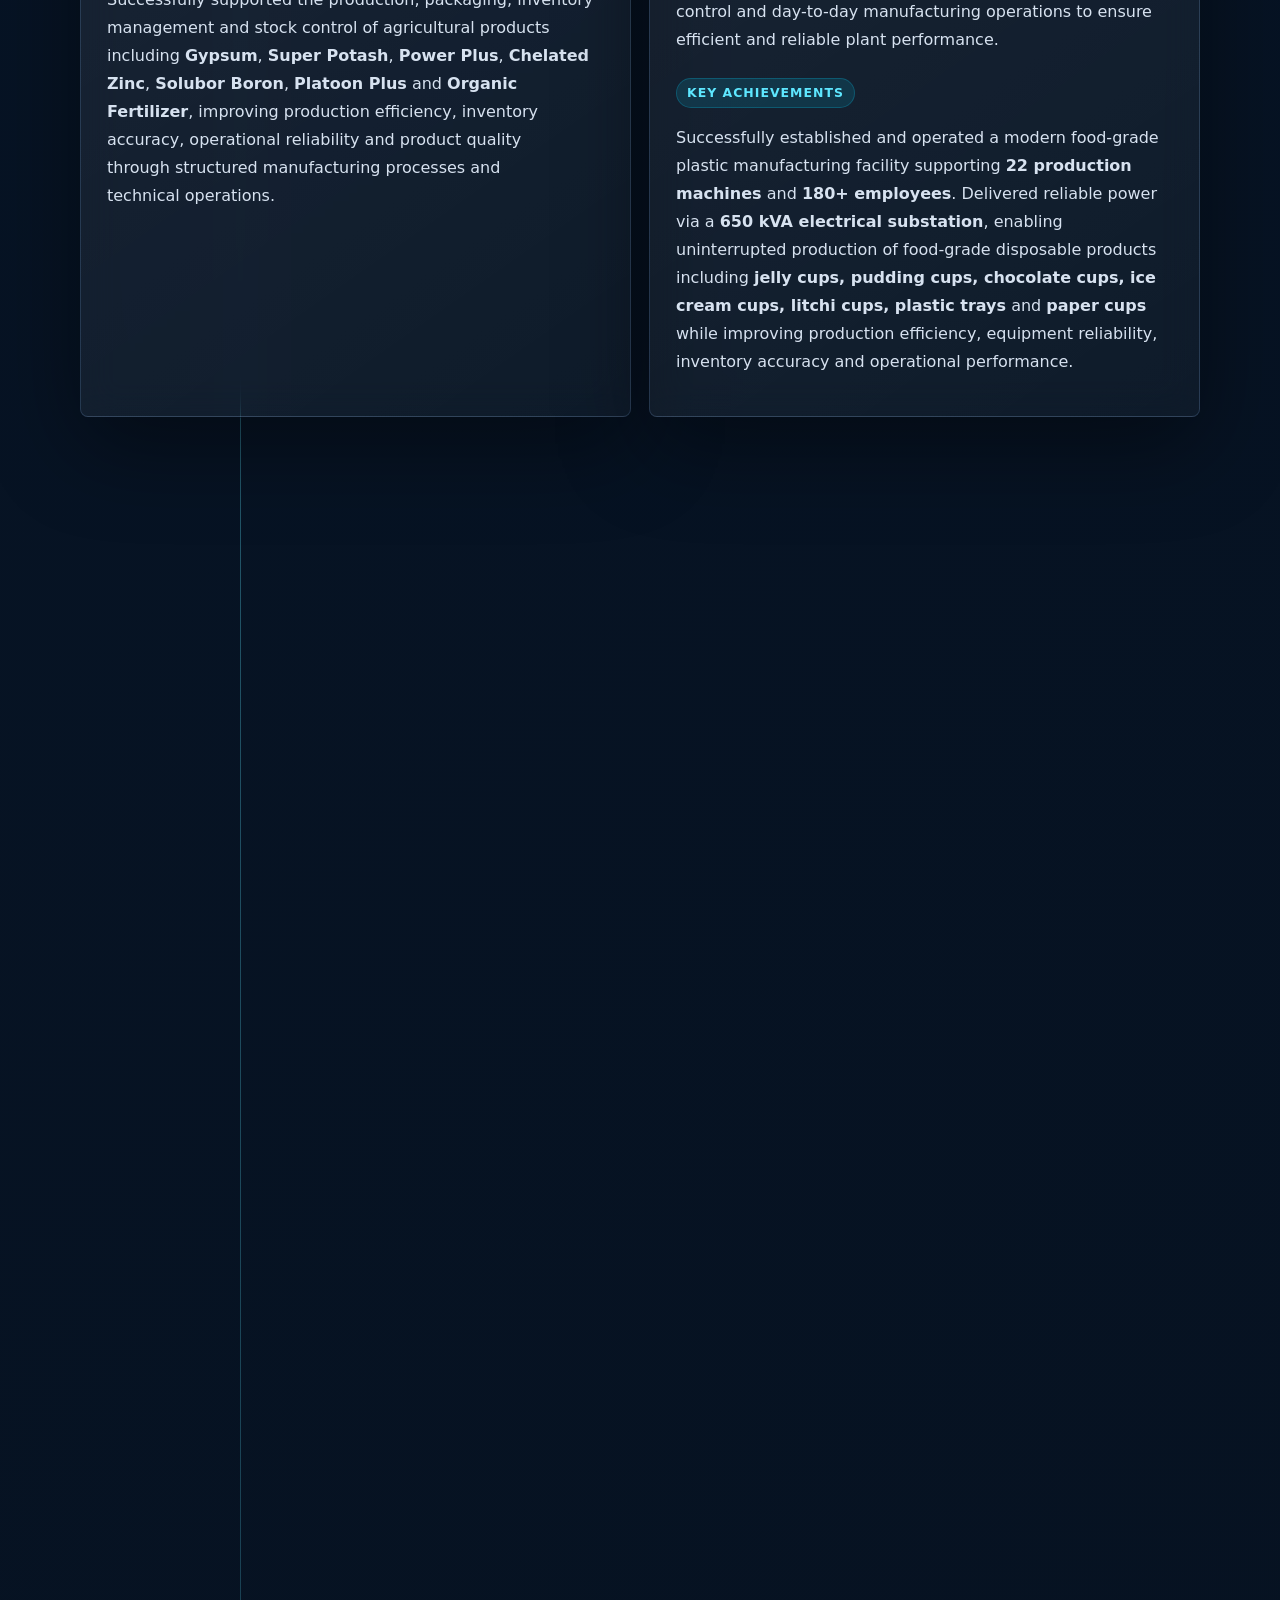
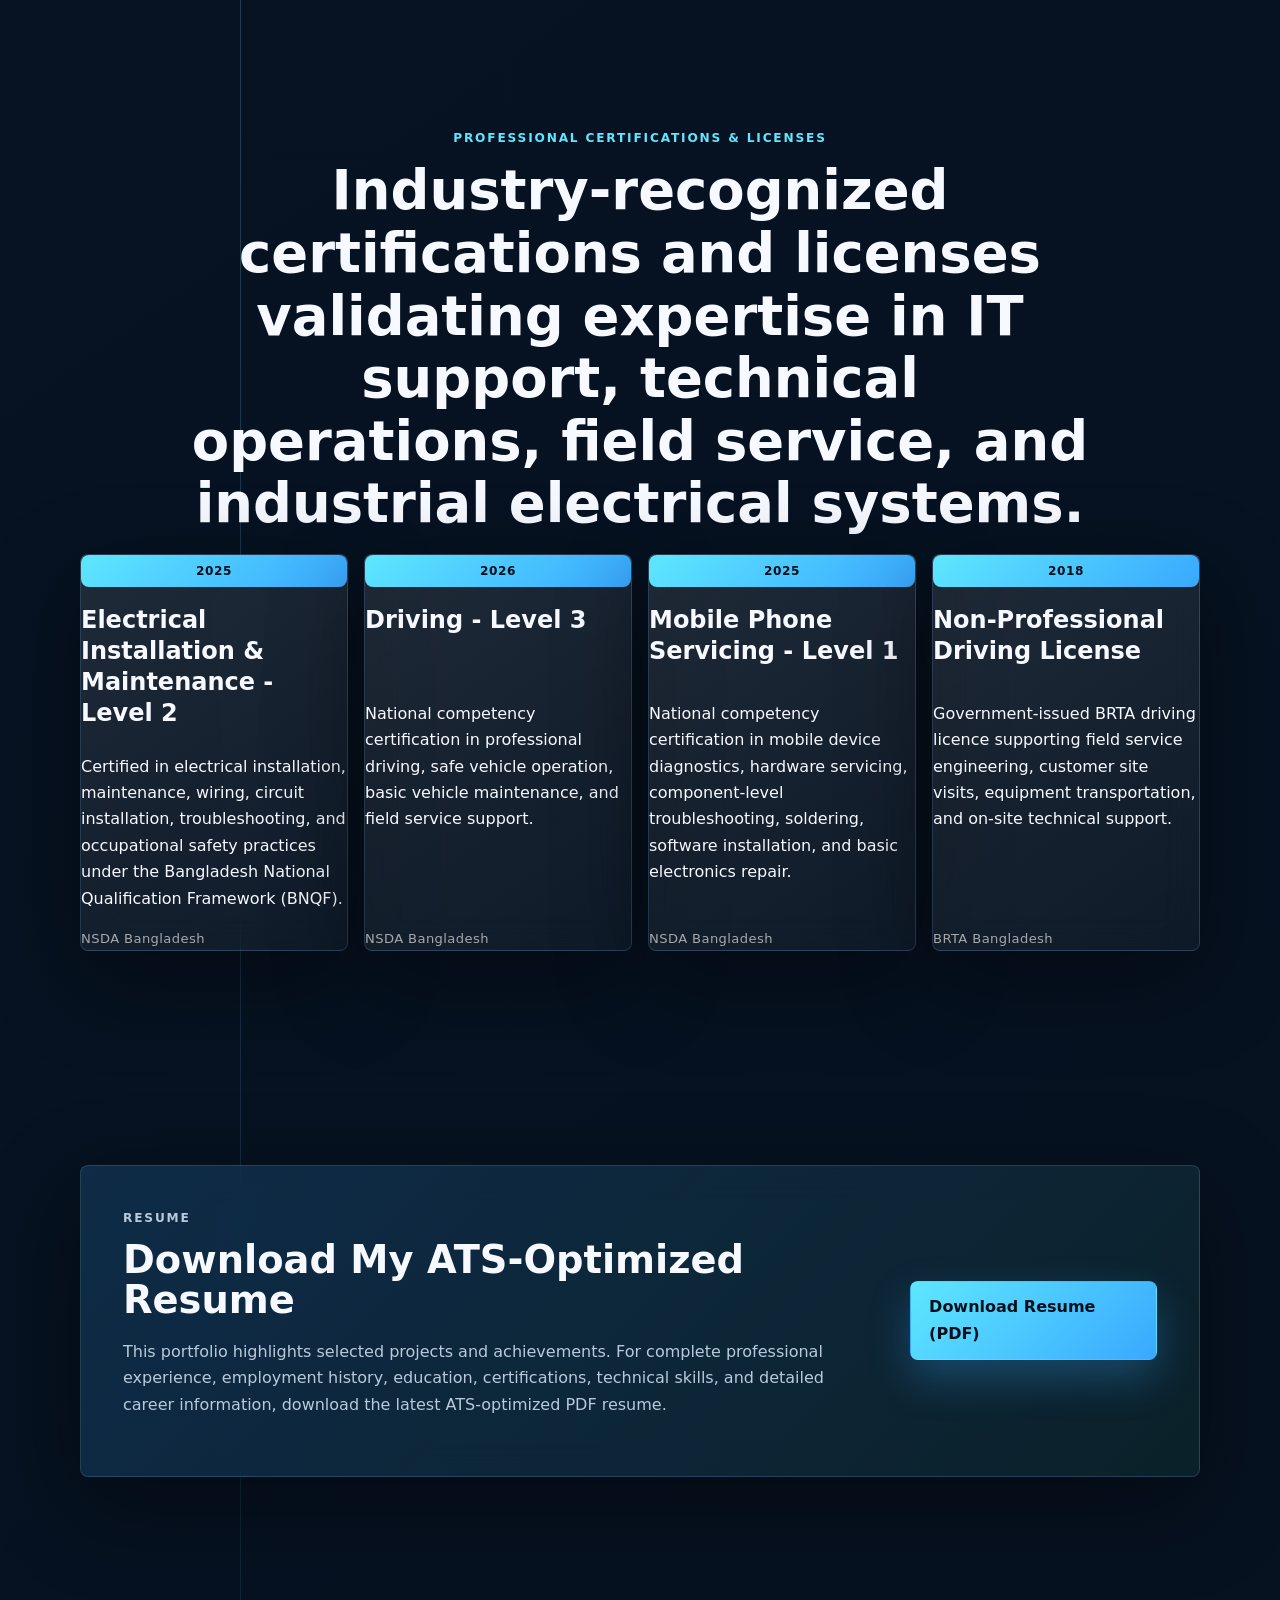
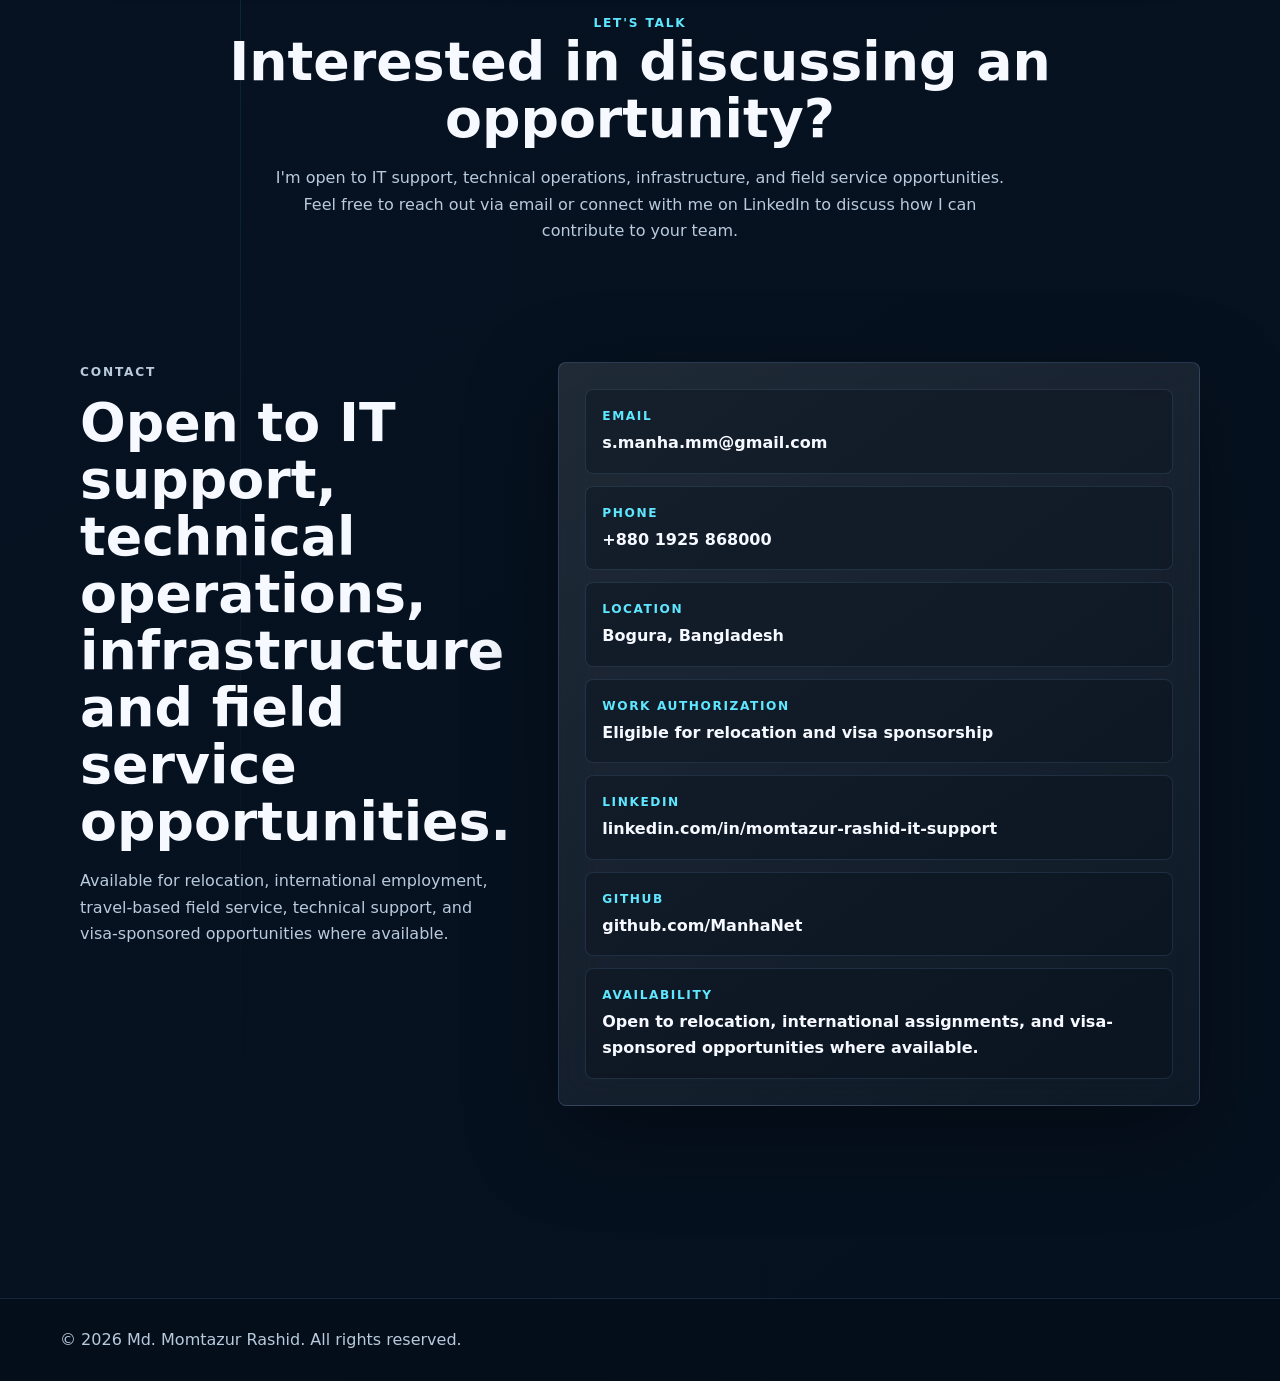
==== commit 5ec1a886: "Add Open Graph image metadata" ====
--- a/index.html
+++ b/index.html
@@ -1,39 +1,40 @@
 <!DOCTYPE html>
 <html lang="en">
 <head>
-  <meta charset="UTF-8">
-  <meta name="viewport" content="width=device-width, initial-scale=1.0">
-  <meta name="description" content="Technical Operations & IT Infrastructure Professional with 15+ years of experience across IT support, networking, Linux, VoIP, industrial maintenance and field service engineering.">
-  <meta name="author" content="Md. Momtazur Rashid">
-  <meta name="robots" content="index, follow, max-image-preview:large">
-  <meta name="theme-color" content="#06111f">
-  <meta name="color-scheme" content="dark light">
-  <meta name="referrer" content="strict-origin-when-cross-origin">
-  <meta name="apple-mobile-web-app-status-bar-style" content="black-translucent">
-  <meta name="google-site-verification" content="gDpEWbF5jIFiAYYFTC6uHlX9bexP4YlXUKVcb75tYiU" />
-  <meta property="og:type" content="website">
-  <meta property="og:site_name" content="Md. Momtazur Rashid Portfolio">
-  <meta property="og:title" content="Md. Momtazur Rashid | IT Infrastructure & Technical Operations">
-  <meta property="og:description" content="Technical Operations & IT Infrastructure Professional with 15+ years of experience in enterprise IT, desktop support, Windows administration, networking, VoIP, industrial maintenance and field service engineering.">
-  <meta property="og:image" content="https://portfolio.s-manha-mm.workers.dev/assets/images/md-momtazur-rashid-profile.jpg">
-  <meta property="og:image:alt" content="Professional profile photo of Md. Momtazur Rashid">
-  <meta property="og:image:width" content="1200">
-  <meta property="og:image:height" content="630">
-  <meta property="og:locale" content="en_US">
-  <meta name="format-detection" content="telephone=no">
-  <meta name="apple-mobile-web-app-capable" content="yes">
-  <meta name="mobile-web-app-capable" content="yes">
-  <meta property="og:url" content="https://portfolio.s-manha-mm.workers.dev/">
-  <meta name="twitter:card" content="summary_large_image">
-  <meta property="og:image:type" content="image/jpeg">
-  <meta name="apple-mobile-web-app-title" content="Md. Momtazur Rashid">
-  <meta name="application-name" content="Md. Momtazur Rashid Portfolio">
-  <meta property="og:image:secure_url" content="https://portfolio.s-manha-mm.workers.dev/assets/images/md-momtazur-rashid-profile.jpg">
-  <meta name="twitter:title" content="Md. Momtazur Rashid | IT Infrastructure & Technical Operations">
-  <meta name="twitter:description" content="Technical Operations & IT Infrastructure Professional with 15+ years of experience in enterprise IT, desktop support, Windows administration, networking, VoIP, industrial maintenance and field service engineering.">
-  <meta name="twitter:image" content="https://portfolio.s-manha-mm.workers.dev/assets/images/md-momtazur-rashid-profile.jpg">
-  <meta name="twitter:image:src" content="https://portfolio.s-manha-mm.workers.dev/assets/images/md-momtazur-rashid-profile.jpg">
-  <meta name="twitter:image:alt" content="Professional profile photo of Md. Momtazur Rashid">
+<meta charset="UTF-8">
+<meta name="viewport" content="width=device-width, initial-scale=1.0">
+<meta name="description" content="Technical Operations & IT Infrastructure Professional with 15+ years of experience across IT support, networking, Linux, VoIP, industrial maintenance and field service engineering.">
+<meta name="author" content="Md. Momtazur Rashid">
+<meta name="robots" content="index, follow, max-image-preview:large">
+<meta name="theme-color" content="#06111f">
+<meta name="color-scheme" content="dark light">
+<meta name="referrer" content="strict-origin-when-cross-origin">
+<meta name="apple-mobile-web-app-capable" content="yes">
+<meta name="apple-mobile-web-app-status-bar-style" content="black-translucent">
+<meta name="apple-mobile-web-app-title" content="Md. Momtazur Rashid">
+<meta name="mobile-web-app-capable" content="yes">
+<meta name="application-name" content="Md. Momtazur Rashid Portfolio">
+<meta name="format-detection" content="telephone=no">
+<meta name="google-site-verification" content="gDpEWbF5jIFiAYYFTC6uHlX9bexP4YlXUKVcb75tYiU">
+<!-- Open Graph / LinkedIn / Facebook -->
+<meta property="og:type" content="website">
+<meta property="og:site_name" content="Md. Momtazur Rashid Portfolio">
+<meta property="og:title" content="Md. Momtazur Rashid | IT Infrastructure & Technical Operations">
+<meta property="og:description" content="Technical Operations & IT Infrastructure Professional with 15+ years of experience in enterprise IT, desktop support, Windows administration, networking, VoIP, industrial maintenance and field service engineering.">
+<meta property="og:url" content="https://portfolio.s-manha-mm.workers.dev/">
+<meta property="og:image" content="https://portfolio.s-manha-mm.workers.dev/assets/og-image.png">
+<meta property="og:image:secure_url" content="https://portfolio.s-manha-mm.workers.dev/assets/og-image.png">
+<meta property="og:image:type" content="image/png">
+<meta property="og:image:width" content="1200">
+<meta property="og:image:height" content="630">
+<meta property="og:image:alt" content="Md. Momtazur Rashid - IT Infrastructure & Technical Operations Professional">
+<meta property="og:locale" content="en_US">
+<!-- Twitter / X -->
+<meta name="twitter:card" content="summary_large_image">
+<meta name="twitter:title" content="Md. Momtazur Rashid | IT Infrastructure & Technical Operations">
+<meta name="twitter:description" content="Technical Operations & IT Infrastructure Professional with 15+ years of experience in enterprise IT, desktop support, Windows administration, networking, VoIP, industrial maintenance and field service engineering.">
+<meta name="twitter:image" content="https://portfolio.s-manha-mm.workers.dev/assets/og-image.png">
+<meta name="twitter:image:alt" content="Md. Momtazur Rashid - IT Infrastructure & Technical Operations Professional">
   <title>Md. Momtazur Rashid | IT Infrastructure & Technical Operations</title>
   <link rel="canonical" href="https://portfolio.s-manha-mm.workers.dev/">
   <!-- svg -->
@@ -649,31 +650,31 @@
 
         <div class="skills-grid">
           <article class="skill-card glass-card reveal">
-            <img src="assets/icons/headset.svg" alt="it support icon" aria-hidden="true" loading="lazy">
+            <img src="assets/icons/headset.svg" alt="" aria-hidden="true" loading="lazy">
             <h3>IT Support</h3>
             <p>Desktop Support, Technical Support, End-User Support, Help Desk Support, Windows 10/11, Operating System Deployment, Software Installation, Hardware Troubleshooting, Printer & Peripheral Support, Remote Support, Ticket Resolution, IT Asset Management.</p>
             <div class="skill-meter" style="--level: 95%"><span></span></div>
           </article>
           <article class="skill-card glass-card reveal">
-            <img src="assets/icons/network.svg" alt="Networking icon" aria-hidden="true" loading="lazy">
+            <img src="assets/icons/network.svg" alt="" aria-hidden="true" loading="lazy">
             <h3>Networking</h3>
             <p>LAN/WAN Networking, TCP/IP, IPv4, Router & Switch Configuration, Structured Cabling, DHCP, DNS, VPN Connectivity, Wireless Networking, Enterprise Network Infrastructure, Network Troubleshooting.</p>
             <div class="skill-meter" style="--level: 90%"><span></span></div>
           </article>
           <article class="skill-card glass-card reveal">
-            <img src="assets/icons/server.svg" alt="Systems and server administration icon" aria-hidden="true" loading="lazy">
+            <img src="assets/icons/server.svg" alt="" aria-hidden="true" loading="lazy">
             <h3>Systems</h3>
             <p>Windows Administration, Windows Server, Linux (CentOS, Puppy Linux), VPS, Dedicated Servers, SSH, FTP, Remote Administration, File & Print Services, Server Monitoring.</p>
             <div class="skill-meter" style="--level: 88%"><span></span></div>
           </article>
           <article class="skill-card glass-card reveal">
-            <img src="assets/icons/phone-call.svg" alt="VoIP and telecommunications icon" aria-hidden="true" loading="lazy">
+            <img src="assets/icons/phone-call.svg" alt="" aria-hidden="true" loading="lazy">
             <h3>VoIP</h3>
             <p>Asterisk, FreePBX, AsteriskNOW, VOS3000, ASTPP, SIP, IAX, VoIP Deployment, Dial Plan Configuration, Carrier Routing, Call Quality Monitoring, Enterprise VoIP Support.</p>
         <div class="skill-meter" style="--level: 93%"><span></span></div>
           </article>
           <article class="skill-card glass-card reveal">
-            <img src="assets/icons/electrical.svg" alt="Industrial electrical engineering icon" aria-hidden="true" loading="lazy">
+            <img src="assets/icons/electrical.svg" alt="" aria-hidden="true" loading="lazy">
             <h3>Electrical</h3>
             <p>Industrial Electrical Systems, Electrical Installation, Industrial Maintenance, Preventive Maintenance, Electrical Troubleshooting, Panel Boards, Cable Trays, Wiring, CCTV Installation, Electrical Safety.</p>
           <div class="skill-meter" style="--level: 85%">
@@ -687,7 +688,7 @@
             <div class="skill-meter" style="--level: 92%"><span></span></div>
           </article>
           <article class="skill-card glass-card reveal">
-            <img src="assets/icons/workflow.svg" alt="Technical operations and workflow icon" aria-hidden="true" loading="lazy">
+            <img src="assets/icons/workflow.svg" alt="" aria-hidden="true" loading="lazy">
             <h3>Operations</h3>
             <p>Technical Operations, Procurement, Vendor Management, Inventory Management, Asset Management, Production Planning, Logistics Coordination, KPI Monitoring, Technical Documentation, Business Operations.</p>
           <div class="skill-meter" style="--level: 89%">
@@ -695,7 +696,7 @@
 </div>
           </article>
           <article class="skill-card glass-card reveal">
-            <img src="assets/icons/users.svg" alt="Technical team and user support icon" aria-hidden="true" loading="lazy">
+            <img src="assets/icons/users.svg" alt="" aria-hidden="true" loading="lazy">
             <h3>Professional Competencies</h3>
           <p>Customer Service, Incident Management, Problem-solving, Adaptability, Cross-functional Collaboration, Stakeholder Communication, Time Management, SLA Compliance, Continuous Improvement, Analytical Thinking.</p>
 <div class="skill-meter" style="--level: 91%">
